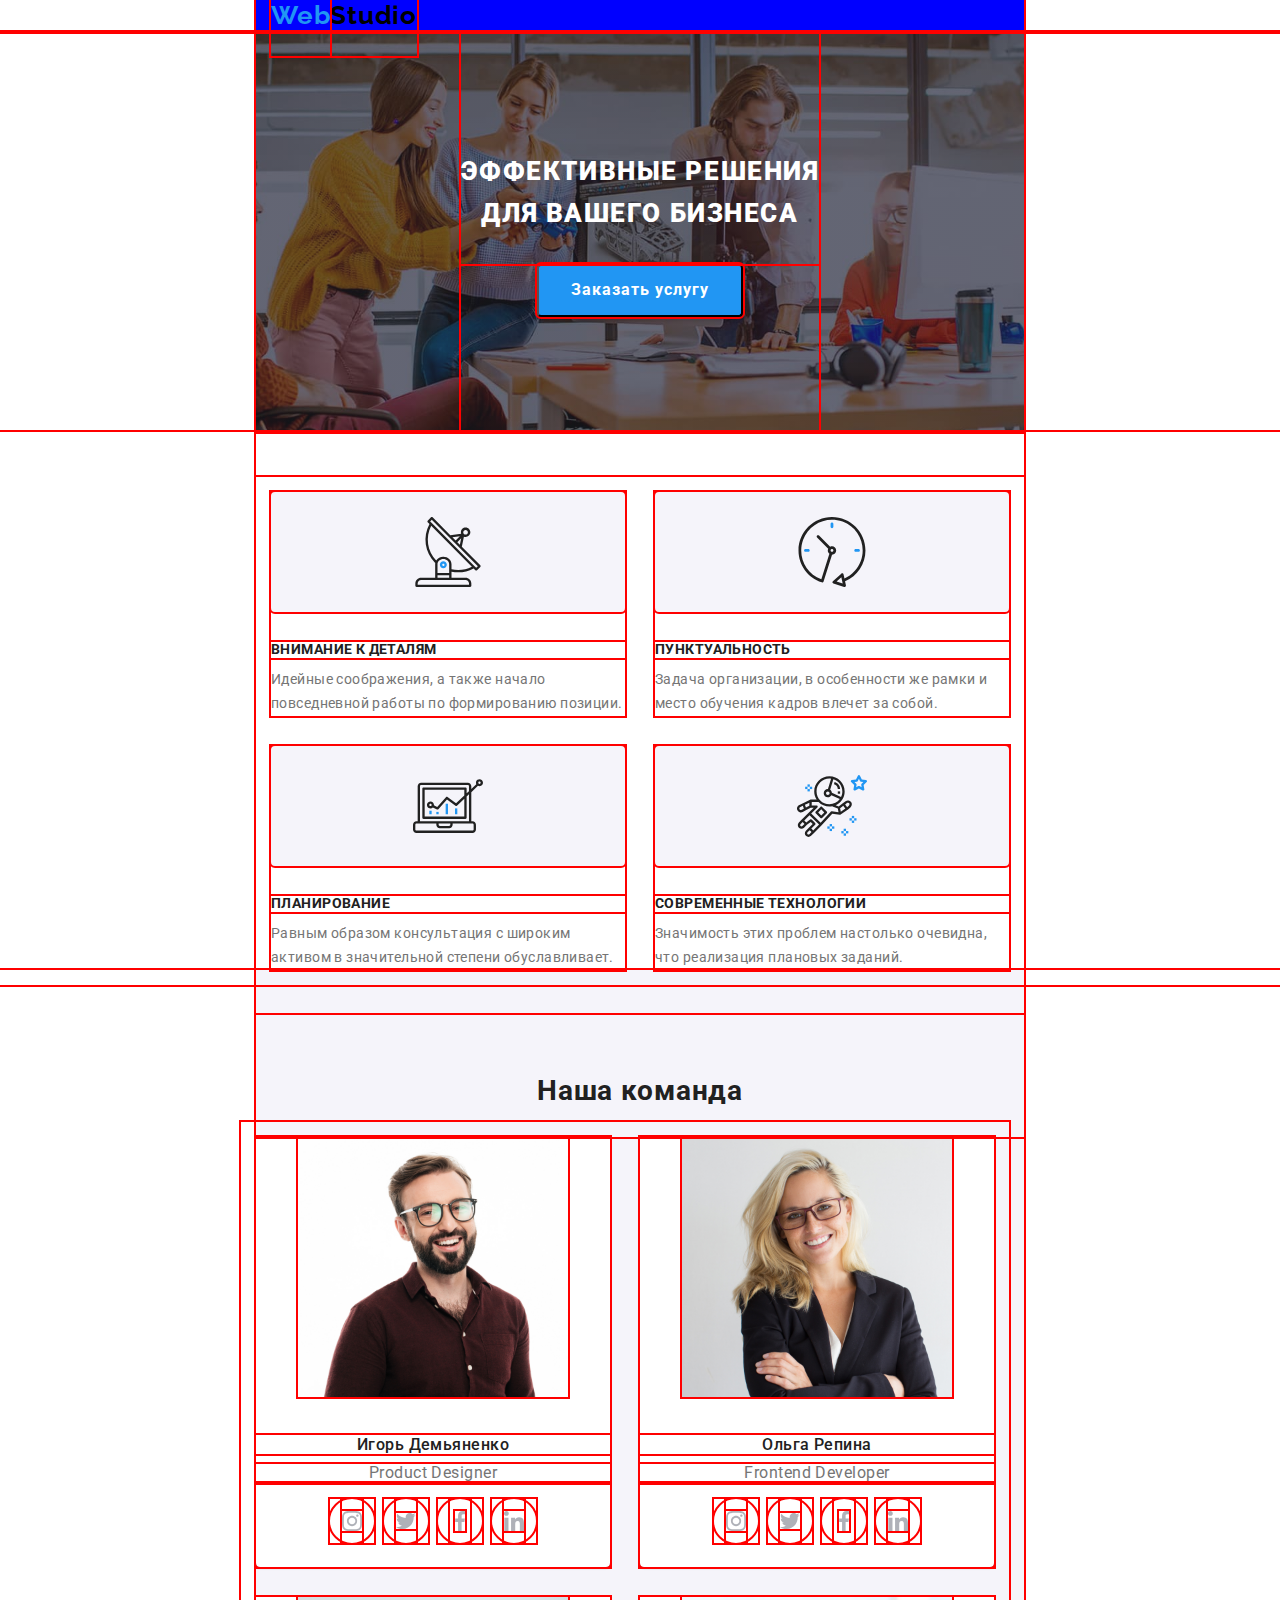
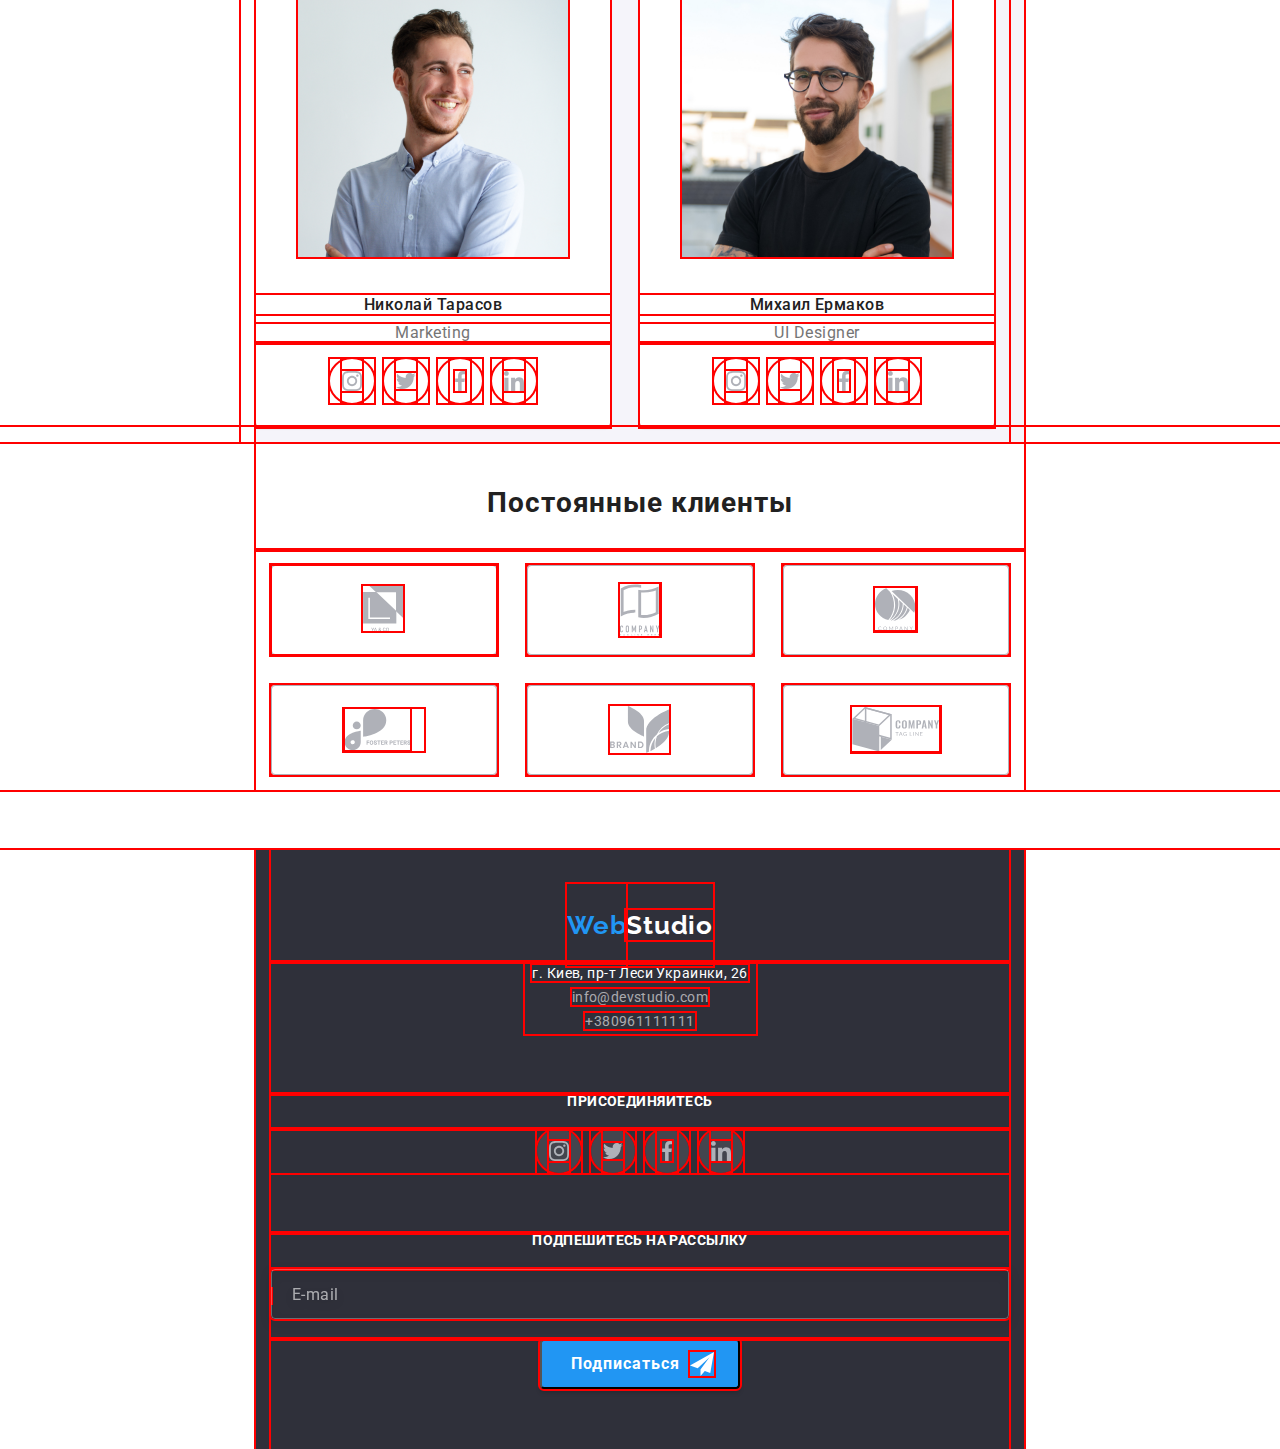
==== index.html @ 7ec01326 "ком" ====
<!DOCTYPE html>
<html lang="en">

<head>
    <meta charset="UTF-8" />
    <meta name="viewport" content="width=device-width, initial-scale=1.0" />
    <title>Document</title>

    <link
        href="https://fonts.googleapis.com/css2?family=Raleway:wght@700&family=Roboto:wght@400;500;700;900&display=swap"
        rel="stylesheet" />

    <link rel="stylesheet"
        href="https://cdnjs.cloudflare.com/ajax/libs/modern-normalize/0.6.0/modern-normalize.min.css" />

    <link rel="stylesheet" href="./css/main.min.css" />
</head>


<body class="page">
     <header class="page-header">
        <div class="">
            <div class="pege-logo">
            <a href="./index.html" class="logo current"><span class="logoacc">Web</span>Studio</a>
           </div>
           <div class="none">
            <nav class="navigation">
                  <ul class="site-nav list">
                    <li class="menu-item">
                        <a href="./index.html" class="link line">Студия</a>
                    </li>
                    <li class="menu-item">
                        <a href="./portfolio.html" class="link">Портфолио</a>
                    </li>
                    <li class="menu-item"><a href="" class="link">Контакты</a></li>
                </ul>
             </nav> 

             <div class="proba">
                <a href="mailto:info@devstudio.com" class="info link">
                    <svg class="button-info">
                        <use width="16" height="12" href="./images/sprite.svg#envelope"></use>
                    </svg>
                    info@devstudio.com
                </a>

                <a href="tel:+380961111111" class="tel info link">
                    <svg class="button-info-tel">
                        <use href="./images/sprite.svg#icon-tel-1"></use>
                    </svg>
                    +380961111111</a>
            </div> 
            </div>
        </div>
    </header> 

     <main>
        <article>
            <section class="hero">
                    <div class="container-hero">
                        <h1 class="hero-title">
                            Эффективные решения <br />
                            для вашего бизнеса
                        </h1>
                        <button data-modal-open type="button" class="hero-button">
                            Заказать услугу
                        </button>
                    </div>
               
            </section>

            <section class="centr">
                <div class="centrauto">
                    <ul class="section list">
                        <li class="zzz list-item">
                            <h3 class="section-sub">Внимание к деталям</h3>
                            <div class="paragraf">
                                Идейные соображения, а также начало повседневной работы по
                                формированию позиции.
                            </div>
                        </li>

                        <li class="zzz list-item">
                            <h3 class="section-sub">Пунктуальность</h3>
                            <div class="paragraf">
                                Задача организации, в особенности же рамки и место обучения
                                кадров влечет за собой.
                            </div>
                        </li>

                        <li class="zzz list-item">
                            <h3 class="section-sub">Планирование</h3>
                            <div class="paragraf">
                                Равным образом консультация с широким активом в значительной
                                степени обуславливает.
                            </div>
                        </li>

                        <li class="zzz list-item">
                            <h3 class="section-sub">Современные технологии</h3>
                            <div class="paragraf">
                                Значимость этих проблем настолько очевидна, что реализация
                                плановых заданий.
                            </div>
                        </li>
                    </ul>
                </div>
            </section>

            <!-- <section class="section-one margin-botton">
                <div class="container">
                    <h2 class="section-title">Чем мы занимаемся</h2>
                    <ul class="robota list flexbox">
                        <li class="rob">
                            <img src="./images/img.jpg" width="370" height="294" alt="картинка синхронизации ПК" />
                            <h3 class="annexes">ДЕСКТОПНЫЕ ПРИЛОЖЕНИЯ</h3>
                        </li>
                        <li class="rob">
                            <img src="./images/img1.jpg" width="370" height="294" alt="картинка напсаня кода" />
                            <h3 class="annexes">МОБИЛЬНЫЕ ПРИЛОЖЕНИЯ</h3>
                        </li>
                        <li class="rob">
                            <img src="./images/img3.jpg" width="370" height="294" alt="картинка мультицвет" />
                            <h3 class="annexes">ДИЗАЙНЕРСКИЕ РЕШЕНИЯ</h3>
                        </li>
                    </ul>
                </div>
            </section>  -->

            <section class="">
                <div class="comanda-bgs">
                    <div class="bgc">
                        <h2 class="section-title-co">Наша команда</h2>
                        <ul class="section-four">
                            <li class="four">
                                <img class="pictures" src="./images/команда1.jpg" width="270" height="260"
                                    alt="фото Игорь Демьяненко" />
                                <h3 class="section-name">Игорь Демьяненко</h3>
                                <p class="section-en" lang="en">Product Designer</p>
                                <ul class="list button-a">
                                    <li class="li-button">
                                        <a class="href-button" href="">
                                            <svg class="svg-button">
                                                <use href="./images/sprite.svg#icon-instagram-1"></use>
                                            </svg>
                                        </a>
                                    </li>

                                    <li class="li-button">
                                        <a class="href-button" href="">
                                            <svg class="svg-button">
                                                <use href="./images/sprite.svg#icon-beard-1"></use>
                                            </svg>
                                        </a>
                                    </li>

                                    <li class="li-button">
                                        <a class="href-button" href="">
                                            <svg class="svg-button">
                                                <use href="./images/sprite.svg#icon-facebook-1"></use>
                                            </svg>
                                        </a>
                                    </li>

                                    <li class="li-button">
                                        <a class="href-button" href="">
                                            <svg class="svg-button">
                                                <use href="./images/sprite.svg#icon-linkedin-1"></use>
                                            </svg>
                                        </a>
                                    </li>
                                </ul>
                            </li>

                            <li class="four">
                                <img class="pictures" src="./images/команда2.jpg" width="270" height="260"
                                    alt="фото Ольга Репина" />
                                <h3 class="section-name">Ольга Репина</h3>
                                <p class="section-en" lang="en">Frontend Developer</p>
                                <ul class="list button-a">
                                    <li class="li-button">
                                        <a class="href-button" href="">
                                            <svg class="svg-button">
                                                <use href="./images/sprite.svg#icon-instagram-1"></use>
                                            </svg>
                                        </a>
                                    </li>

                                    <li class="li-button">
                                        <a class="href-button" href="">
                                            <svg class="svg-button">
                                                <use href="./images/sprite.svg#icon-beard-1"></use>
                                            </svg>
                                        </a>
                                    </li>

                                    <li class="li-button">
                                        <a class="href-button" href="">
                                            <svg class="svg-button">
                                                <use href="./images/sprite.svg#icon-facebook-1"></use>
                                            </svg>
                                        </a>
                                    </li>

                                    <li class="li-button">
                                        <a class="href-button" href="">
                                            <svg class="svg-button">
                                                <use href="./images/sprite.svg#icon-linkedin-1"></use>
                                            </svg>
                                        </a>
                                    </li>
                                </ul>
                            </li>

                            <li class="four">
                                <img class="pictures" src="./images/к3.jpg" width="270" height="260"
                                    alt="фото Николай Тарасов" />
                                <h3 class="section-name">Николай Тарасов</h3>
                                <p class="section-en" lang="en">Marketing</p>
                                <ul class="list button-a">
                                    <li class="li-button">
                                        <a class="href-button" href="">
                                            <svg class="svg-button">
                                                <use href="./images/sprite.svg#icon-instagram-1"></use>
                                            </svg>
                                        </a>
                                    </li>

                                    <li class="li-button">
                                        <a class="href-button" href="">
                                            <svg class="svg-button">
                                                <use href="./images/sprite.svg#icon-beard-1"></use>
                                            </svg>
                                        </a>
                                    </li>

                                    <li class="li-button">
                                        <a class="href-button" href="">
                                            <svg class="svg-button">
                                                <use href="./images/sprite.svg#icon-facebook-1"></use>
                                            </svg>
                                        </a>
                                    </li>

                                    <li class="li-button">
                                        <a class="href-button" href="">
                                            <svg class="svg-button">
                                                <use href="./images/sprite.svg#icon-linkedin-1"></use>
                                            </svg>
                                        </a>
                                    </li>
                                </ul>
                            </li>

                            <li class="four">
                                <img class="pictures" src="./images/к4.jpg" width="270" height="260"
                                    alt="фото Михаил Ермаков" />
                                <h3 class="section-name">Михаил Ермаков</h3>
                                <p class="section-en" lang="en">UI Designer</p>
                                <ul class="list button-a">
                                    <li class="li-button">
                                        <a class="href-button" href="">
                                            <svg class="svg-button">
                                                <use href="./images/sprite.svg#icon-instagram-1"></use>
                                            </svg>
                                        </a>
                                    </li>

                                    <li class="li-button">
                                        <a class="href-button" href="">
                                            <svg class="svg-button">
                                                <use href="./images/sprite.svg#icon-beard-1"></use>
                                            </svg>
                                        </a>
                                    </li>

                                    <li class="li-button">
                                        <a class="href-button" href="">
                                            <svg class="svg-button">
                                                <use href="./images/sprite.svg#icon-facebook-1"></use>
                                            </svg>
                                        </a>
                                    </li>

                                    <li class="li-button">
                                        <a class="href-button" href="">
                                            <svg class="svg-button">
                                                <use href="./images/sprite.svg#icon-linkedin-1"></use>
                                            </svg>
                                        </a>
                                    </li>
                                </ul>
                            </li>
                        </ul>
                    </div>
                </div>
            </section> 

            <section class="sec">
                <div class="container-six">
                    <h2 class="section-title-co">Постоянные клиенты</h2>
                    <ul class="list li-icon">
                        <li class="six-link">
                            <a class="logo-link" href="">
                                <svg class="logo-one">
                                    <use href="./images/sprite.svg#icon-Client-1-1"></use>
                                </svg>
                            </a>
                        </li>

                        <li class="six-link">
                            <a class="logo-link" href="">
                                <svg class="logo-two">
                                    <use href="./images/sprite.svg#icon-logo-2-1"></use>
                                </svg>
                            </a>
                        </li>

                        <li class="six-link">
                            <a class="logo-link" href="">
                                <svg class="logo-three">
                                    <use href="./images/sprite.svg#icon-logo-3-1"></use>
                                </svg>
                            </a>
                        </li>

                        <li class="six-link">
                            <a class="logo-link" href="">
                                <svg class="logo-four">
                                    <use href="./images/sprite.svg#icon-logo-4-1"></use>
                                </svg>
                            </a>
                        </li>

                        <li class="six-link">
                            <a class="logo-link" href="">
                                <svg class="logo-five">
                                    <use href="./images/sprite.svg#icon-logo-5-1"></use>
                                </svg>
                            </a>
                        </li>

                        <li class="six-link">
                            <a class="logo-link" href="">
                                <svg class="logo-six">
                                    <use href="./images/sprite.svg#icon-logo-6-1"></use>
                                </svg>
                            </a>
                        </li>
                    </ul>
                </div>
            </section> 
        </article>
    </main>

    <footer class="">
        <div class="fon">
                <div class="margin">
                    <a href="./index.html" class="logo current"><span class="logoacc">Web</span><span
                            class="logodark">Studio</span></a>
                </div>
          <div class="footer">
                <div class="margin-nav">
                    <span class="addres">г. Киев, пр-т Леси Украинки, 26</span>

                    <a href="mailto:info@devstudio.com" class="info-footer">info@devstudio.com</a>
                    <a href="tel:+380961111111" class="info-footer">+380961111111</a>
                </div>
            </div>

            <div class="footer-icon">
                <h3 class="tekst-footer">ПРИСОЕДИНЯЙТЕСЬ</h3>
                <ul class="list icon-footer">
                    <li class="li-button">
                        <a class="href-button white" href="">
                            <svg class="svg-button">
                                <use href="./images/sprite.svg#icon-instagram-1"></use>
                            </svg>
                        </a>
                    </li>

                    <li class="li-button">
                        <a class="href-button white" href="">
                            <svg class="svg-button">
                                <use href="./images/sprite.svg#icon-beard-1"></use>
                            </svg>
                        </a>
                    </li>

                    <li class="li-button">
                        <a class="href-button white" href="">
                            <svg class="svg-button">
                                <use href="./images/sprite.svg#icon-facebook-1"></use>
                            </svg>
                        </a>
                    </li>

                    <li class="li-button">
                        <a class="href-button white" href="">
                            <svg class="svg-button">
                                <use href="./images/sprite.svg#icon-linkedin-1"></use>
                            </svg>
                        </a>
                    </li>
                </ul>
            </div>
            <div class="div-footer-too">
                <h3 class="tekst-footer">ПОДПЕШИТЕСЬ НА РАССЫЛКУ</h3>
                <div role="group" class="footer-btn">
                    <div class="div-e-mail">
                        <label for="e-mail" class="e-mail-label"></label>
                        <input type="email" class="e-mail-input" name="e-mail" id="e-mail" placeholder="E-mail" />
                    </div>
                    <div class="div-e-mail-btn">
                        <button type="submit" class="btm-too">
                            Подписаться
                            <svg class="svg-btm-too">
                                <use href="./images/sprite.svg#icon-icon-send"></use>
                            </svg>
                        </button>
                    </div>
                </div>
            </div>
        </div>
    </footer> 

    <div class="backdrop is-hidden" data-modal>
        <div class="modal">
            <button class="btn-close" data-modal-close>
                <svg class="modal-clouse" width="11" height="11">
                    <use href="./images/sprite.svg#icon-Vector"></use>
                </svg>
            </button>
            <div class="form-modal">
                <p class="form-title">Оставьте свои данные, мы вам перезвоним</p>
                <form class="form">
                    <div class="form-field">
                        <label for="name" class="form-label">Имя</label>
                        <input type="text" class="form-input" name="name" id="name" />
                        <svg class="from-svg" width="12" height="12">
                            <use href="./images/sprite.svg#icon-chel"></use>
                        </svg>
                    </div>

                    <div class="form-field">
                        <label for="tel" class="form-label">Телефон</label>
                        <input type="tel" class="form-input" name="tel" id="tel" />
                        <svg class="from-svg" width="13" height="13">
                            <use href="./images/sprite.svg#icon-telll"></use>
                        </svg>
                    </div>

                    <div class="form-field">
                        <label for="email" class="form-label">Почта</label>
                        <input type="email" class="form-input" name="email" id="email" />
                        <svg class="from-svg" width="15" height="12">
                            <use href="./images/sprite.svg#icon-konvert"></use>
                        </svg>
                    </div>

                    <div class="form-field">
                        <label for="comments" class="form-label">Комментарий</label>
                        <textarea class="texterea" name="comments" id="comments" cols="30" rows="10"
                            placeholder="Ведите текст"></textarea>
                    </div>

                    <div class="div-check">
                        <label class="label-check">"Соглашаюсь с рассылкой и принимаю"
                            <a class="a-check" href="">Условия договора</a>

                            <input type="checkbox" class="visually" name="checkbox" />
                            <span class="check-box"></span>
                        </label>
                    </div>

                    <button type="submit" class="check-btm">Отправить</button>
                </form>
            </div>
        </div>
    </div>
    <script src="./js/modal.js"></script>  
</body> 

</html>
---- css/main.min.css ----
html{-webkit-box-sizing:border-box;box-sizing:border-box}*,*::after,*::before{-webkit-box-sizing:inherit;box-sizing:inherit;outline:2px solid red}.page{background-color:var(--wite-color);color:var(--primary-text-color);font-family:Roboto, sans-serif;font-size:14px;line-height:1.71;letter-spacing:0.03em}.list{padding:0;margin:0;list-style:none}.container{margin-right:auto;margin-left:auto;text-align:center}.img{display:block;max-width:100%;height:auto}.pege-logo{margin-left:auto;margin-right:auto;padding-left:15px;padding-right:15px}@media screen and (min-width: 480px){.pege-logo{width:480px;background-color:orangered}}@media screen and (min-width: 768px){.pege-logo{width:768px;background-color:blue}}@media screen and (min-width: 1600px){.pege-logo{width:1600px;background-color:olive}}.pege-logo .logo.current{color:#000;font-family:Raleway, sans-serif;letter-spacing:0.03em;font-weight:bold;font-size:24px;line-height:28px;letter-spacing:0.03em;padding-top:16px;padding-bottom:16px;text-decoration:none}@media screen and (min-width: 768px){.pege-logo .logo.current{padding-top:26px;padding-bottom:26px;font-size:26px;line-height:1.19}}.pege-logo .logo.current .logoacc{color:#2196f3;font-family:Raleway, sans-serif;letter-spacing:0.03em;font-weight:bold;font-size:24px;line-height:1.16;text-decoration:none}@media screen and (min-width: 768px){.pege-logo .logo.current .logoacc{height:80px;width:768px;padding-top:26px;padding-bottom:26px;font-size:26px;line-height:1.19}}.none{display:none}.site-nav{display:-webkit-box;display:-ms-flexbox;display:flex;margin-left:93px}.site-nav .margin-header+.margin-header{margin-left:50px}.link{position:relative;text-decoration:none;-webkit-transition:250ms cubic-bezier(0.4, 0, 0.2, 1);transition:250ms cubic-bezier(0.4, 0, 0.2, 1);color:#212121;font-weight:500;font-size:14px;line-height:1.14;letter-spacing:0.02em;display:block;padding-top:32px;padding-bottom:32px}.link:hover,.link:focus{color:#2196f3;-webkit-transition:250ms cubic-bezier(0.4, 0, 0.2, 1);transition:250ms cubic-bezier(0.4, 0, 0.2, 1)}.line::after{content:"";position:absolute;left:0;bottom:0px;width:100%;height:4px;border-radius:2px;background-color:#2196f3}.menu-item:not(:last-child){margin-right:50px}.centrauto{padding-top:60px;padding-left:15px;padding-right:15px;margin-left:auto;margin-right:auto}@media screen and (min-width: 480px){.centrauto{width:480px}}@media screen and (min-width: 768px){.centrauto{width:768px}}@media screen and (min-width: 1600px){.centrauto{width:1600px}}.section.list{list-style:none;margin-top:0;margin-bottom:0;padding-left:0}@media screen and (min-width: 480px){.section.list{width:480px}}@media screen and (min-width: 768px){.section.list{width:768px;width:768px;display:-webkit-box;display:-ms-flexbox;display:flex;-ms-flex-wrap:wrap;flex-wrap:wrap;margin:-15px}}@media screen and (min-width: 1600px){.section.list{padding-left:200px;padding-right:200px;margin:-15px;width:1600px}}@media screen and (min-width: 768px){.zzz{width:calc((100% - 2 * 30px) / 2);margin:15px;padding-bottom:0}}@media screen and (min-width: 1600px){.zzz{width:calc((100% - 4 * 30px) / 4);margin:15px;padding-bottom:0}}.zzz.list-item::before{display:block;content:"";background-repeat:no-repeat;background-position:center;background-color:#f5f4fa;border-radius:4px;margin-bottom:30px;background-size:auto;border:1px solid transparent;border-radius:4px;margin-bottom:30px;-webkit-box-pack:center;-ms-flex-pack:center;justify-content:center;width:100%;height:120px}.zzz.list-item:nth-child(1)::before{background-image:url(../images/antenna.svg)}.zzz.list-item:nth-child(2)::before{background-image:url(../images/clock-1.svg)}.zzz.list-item:nth-child(3)::before{background-image:url(../images/diagram.svg)}.zzz.list-item:nth-child(4)::before{background-image:url(../images/astronaut.svg)}.paragraf{display:contents;font-style:normal;font-weight:normal;font-size:14px;line-height:1.71;letter-spacing:0.03em;color:#757575}.section-sub{color:#212121;font-weight:700;font-size:14px;line-height:1.14;letter-spacing:0.03em;text-transform:uppercase;margin-bottom:10px;margin-top:0;text-align:center}@media screen and (min-width: 768px){.section-sub{text-align:left}}@media screen and (min-width: 1600px){.section-sub{text-align:left}}.page .fon{background-color:#2f303a;margin-right:auto;margin-left:auto;margin-top:60px;padding-right:15px;padding-left:15px}.page .fon .logodark{color:#fff}@media screen and (min-width: 480px){.page .fon{width:480px}}@media screen and (min-width: 768px){.page .fon{width:768px}}@media screen and (min-width: 1600px){.page .fon{width:1600px}}.margin{padding-bottom:20px;padding-top:60px;margin-right:auto;margin-left:auto;text-align:center}.margin .logo.current{color:#000;font-family:Raleway, sans-serif;letter-spacing:0.03em;font-weight:bold;font-size:24px;line-height:28px;letter-spacing:0.03em;padding-top:16px;padding-bottom:16px;text-decoration:none}@media screen and (min-width: 768px){.margin .logo.current{padding-top:26px;padding-bottom:26px;font-size:26px;line-height:1.19}}.margin .logoacc{color:#2196f3;font-family:Raleway, sans-serif;letter-spacing:0.03em;font-weight:bold;font-size:24px;line-height:1.16;text-decoration:none}@media screen and (min-width: 768px){.margin .logoacc{height:80px;width:768px;padding-top:26px;padding-bottom:26px;font-size:26px;line-height:1.19}}.footer{padding-bottom:60px;margin-right:auto;margin-left:auto;text-align:center}.footer .margin-nav{width:231px;margin-right:auto;margin-left:auto;text-align:center}.footer .info-footer{color:rgba(255,255,255,0.6);margin-bottom:9px}.footer .addres{color:#fff;margin-bottom:9px;margin-top:0;font-family:Roboto;font-style:normal;font-weight:normal;font-size:14px;line-height:1.7;color:#fff}.margin-botton{padding-bottom:94px;margin-right:auto;margin-left:auto}.rob{display:-webkit-box;display:-ms-flexbox;display:flex;position:relative}.rob:not(:last-child){margin-right:30px}.annexes{position:absolute;bottom:0;left:0;font-weight:bold;font-size:14px;line-height:1.14;text-align:center;text-transform:uppercase;color:#fff;-webkit-box-pack:center;-ms-flex-pack:center;justify-content:center;-webkit-box-align:center;-ms-flex-align:center;align-items:center;display:-webkit-box;display:-ms-flexbox;display:flex;width:100%;height:70px;margin:0;background-color:rgba(47,48,58,0.8)}.section-one.f.sec{background-color:#f5f4fa}.section-one.f.margin-botton{background:#f5f4fa;padding-top:94px}.section-title{color:#212121;font-weight:700;font-size:36px;line-height:1.16;margin-bottom:50px;margin-top:0;text-align:center}.info{color:#757575;font-weight:500;font-size:14px;line-height:1.14;letter-spacing:0.02em;text-decoration:none;display:-webkit-box;display:-ms-flexbox;display:flex;-webkit-box-align:center;-ms-flex-align:center;align-items:center;-webkit-transition:250ms cubic-bezier(0.4, 0, 0.2, 1);transition:250ms cubic-bezier(0.4, 0, 0.2, 1)}.info:hover{color:#2196f3}.info-footer{font-family:Roboto;font-style:normal;font-weight:normal;font-size:14px;line-height:1.71;color:rgba(255,255,255,0.6);margin-bottom:9px;text-decoration:none}.proba{display:-webkit-box;display:-ms-flexbox;display:flex;-webkit-box-align:center;-ms-flex-align:center;align-items:center}.button-info{display:-webkit-box;display:-ms-flexbox;display:flex;-webkit-box-align:center;-ms-flex-align:center;align-items:center;width:16px;height:12px;fill:currentColor;margin-right:10px}.button-info-tel{display:-webkit-box;display:-ms-flexbox;display:flex;-webkit-box-align:center;-ms-flex-align:center;align-items:center;width:10px;height:16px;fill:currentColor;margin-right:10px}.tel{color:#757575;font-weight:500;font-size:14px;line-height:1.14;letter-spacing:0.02em;text-decoration:none}.tel:hover{color:#2196f3}.page-header .info{margin-right:40px}.hero{display:-webkit-box;display:-ms-flexbox;display:flex;-webkit-box-pack:center;-ms-flex-pack:center;justify-content:center;text-align:center;margin-right:auto;margin-left:auto;background:#2f303a;background-image:-webkit-gradient(linear, left top, right top, from(rgba(47,48,58,0.4)), to(rgba(47,48,58,0.4))),url(../images/herogo.jpg);background-image:linear-gradient(to right, rgba(47,48,58,0.4), rgba(47,48,58,0.4)),url(../images/herogo.jpg);background-size:cover;background-repeat:no-repeat;background-position:center}@media screen and (min-width: 480px){.hero{width:480px;height:400px}}@media screen and (min-width: 768px){.hero{height:400px;width:768px}}@media screen and (min-width: 1600px){.hero{height:600px;width:1600px;padding:0}}.hero-container-hero{margin-right:auto;margin-left:auto}@media screen and (min-width: 480px){.hero-container-hero{width:480px;height:400px}}@media screen and (min-width: 768px){.hero-container-hero{height:400px;width:768px}}@media screen and (min-width: 1600px){.hero-container-hero{height:600px;width:1600px;padding:0}}.hero-title{color:#fff;padding-top:118px;padding-bottom:30px;margin:0;text-align:center;letter-spacing:0.06em;text-transform:uppercase;font-weight:900;font-size:26px;line-height:1.62}@media screen and (min-width: 1600px){.hero-title{font-size:44px;line-height:1.36;padding-top:200px}}.liniya{text-decoration:none;border:none}.section-titles{font-weight:bold;font-size:18px;line-height:2;letter-spacing:0.06em;color:#212121;padding-bottom:4px;padding-top:20px;padding-left:24px;margin:0;text-decoration:none}.section.wrap{display:-webkit-box;display:-ms-flexbox;display:flex;-ms-flex-wrap:wrap;flex-wrap:wrap;-webkit-box-sizing:border-box;box-sizing:border-box;-webkit-box-pack:justify;-ms-flex-pack:justify;justify-content:space-between}.container-button{-webkit-box-pack:center;-ms-flex-pack:center;justify-content:center;padding-bottom:50px;padding-top:94px}.container-button .button{font-weight:500;font-size:16px;line-height:1.62;padding:6px 22px;background:#f5f4fa;border-radius:4px;border:none}.container-button .button:not(:last-child){margin-right:30px}.button{display:-webkit-inline-box;display:-ms-inline-flexbox;display:inline-flex;color:#212121;background-color:#f5f4fa;-webkit-transition:250ms cubic-bezier(0.4, 0, 0.2, 1);transition:250ms cubic-bezier(0.4, 0, 0.2, 1)}.button:hover,.button:focus{color:#fff;background-color:#2196f3}.job{font-size:16px;line-height:1.87;margin-bottom:0px;margin-top:0;font-style:normal;font-weight:normal;font-size:16px;letter-spacing:0.03em;color:#757575;padding-left:24px;margin-bottom:20px;text-decoration:none;border:none}.texno{display:-webkit-box;display:-ms-flexbox;display:flex;position:absolute;width:322px;height:168px;top:50%;left:50%;-webkit-transform:translate(-50%, -50%);transform:translate(-50%, -50%);margin:0;color:#ffffff;font-size:18px;line-height:1.56;opacity:0;-webkit-transition:250ms cubic-bezier(0.4, 0, 0.2, 1);transition:250ms cubic-bezier(0.4, 0, 0.2, 1)}.foto{display:-webkit-box;display:-ms-flexbox;display:flex;position:relative;overflow:hidden}.foto:hover .texno{opacity:1}.foto:hover .overlay{opacity:1;-webkit-transform:translateY(0);transform:translateY(0)}.overlay{position:absolute;top:0;left:0;width:100%;height:100%;background-color:rgba(33,150,243,0.9);opacity:0;-webkit-transition:250ms cubic-bezier(0.4, 0, 0.2, 1);transition:250ms cubic-bezier(0.4, 0, 0.2, 1);-webkit-transform:translateY(100%);transform:translateY(100%)}.margin-botton .container-wrap{width:1170px;margin-right:auto;margin-left:auto}.item-portfolio{-ms-flex-preferred-size:calc((100% - 90px) / 3);flex-basis:calc((100% - 90px) / 3);background:#fff;border:1px solid #eeeeee;-webkit-box-sizing:border-box;box-sizing:border-box;height:404px;margin-bottom:30px}.item-portfolio:hover{border:1px solid #eeeeee;-webkit-box-sizing:border-box;box-sizing:border-box;-webkit-box-shadow:0px 1px 1px rgba(0,0,0,0.12),0px 4px 4px rgba(0,0,0,0.06),1px 4px 6px rgba(0,0,0,0.16);box-shadow:0px 1px 1px rgba(0,0,0,0.12),0px 4px 4px rgba(0,0,0,0.06),1px 4px 6px rgba(0,0,0,0.16)}.comanda-bgs{margin-right:auto;margin-left:auto}@media screen and (min-width: 480px){.comanda-bgs{width:480px}}@media screen and (min-width: 768px){.comanda-bgs{width:768px}}@media screen and (min-width: 1600px){.comanda-bgs{width:1600px}}.bgc{margin-right:auto;margin-left:auto;margin:0;background-color:#f5f4fa;width:100%;text-align:center;padding-left:15px;padding-right:15px;padding-top:60px}@media screen and (min-width: 480px){.bgc{width:480px}}@media screen and (min-width: 768px){.bgc{width:768px;width:768px;-ms-flex-wrap:wrap;flex-wrap:wrap;padding-left:0;padding-right:0;padding-top:45px}}@media screen and (min-width: 1600px){.bgc{padding-left:200px;padding-right:200px;width:1600px;padding-top:79px}}.section-four{width:100%;margin:0;padding:0;list-style:none}@media screen and (min-width: 768px){.section-four{width:768px;width:768px;display:-webkit-box;display:-ms-flexbox;display:flex;-ms-flex-wrap:wrap;flex-wrap:wrap;padding-left:0;padding-right:0;margin:-15px}}@media screen and (min-width: 1600px){.section-four{margin:-15px;width:1600px}}.four{background-color:#fff;-webkit-box-shadow:0px 1px 3px rgba(0,0,0,0.12),0px 1px 1px rgba(0,0,0,0.14),0px 2px 1px rgba(0,0,0,0.2);box-shadow:0px 1px 3px rgba(0,0,0,0.12),0px 1px 1px rgba(0,0,0,0.14),0px 2px 1px rgba(0,0,0,0.2);border-radius:0px 0px 4px 4px;text-align:center;-webkit-box-pack:center;-ms-flex-pack:center;justify-content:center;background-position:center;margin-right:auto;margin-left:auto;margin-bottom:30px}@media screen and (min-width: 768px){.four{width:calc((100% - 2 * 30px) / 2);margin:15px;padding-bottom:0}}@media screen and (min-width: 1600px){.four{width:calc((100% - 4 * 30px) / 4);margin:15px;padding-bottom:0}}.section-name{font-weight:500;font-size:16px;line-height:1.19;font-style:normal;text-align:center;letter-spacing:0.03em;margin-bottom:10px;margin-top:30px;color:#212121}.section-en{margin:0;padding:0;font-size:16px;line-height:1.18;text-align:center;font-style:normal;font-weight:normal;letter-spacing:0.03em;color:#757575}.section-title-co{-webkit-box-pack:center;-ms-flex-pack:center;justify-content:center;background-position:center;margin-right:auto;margin-left:auto;padding-top:60px;padding-bottom:30px;margin:0;font-family:Roboto;font-style:normal;font-weight:bold;font-size:28px;line-height:1.17;text-align:center;letter-spacing:0.03em;color:#212121}@media screen and (min-width: 768px){.section-title-co{width:768px;width:768px}}@media screen and (min-width: 1600px){.section-title-co{width:1600px;font-family:Roboto;font-style:normal;font-weight:bold;font-size:36px;line-height:1.16;letter-spacing:0.03em;color:#212121}}.button-a{display:-webkit-box;display:-ms-flexbox;display:flex;-webkit-box-pack:center;-ms-flex-pack:center;justify-content:center;-webkit-box-align:center;-ms-flex-align:center;align-items:center;padding-bottom:24px;padding-top:16px;margin-right:auto;margin-left:auto;margin:0}.li-button:not(:last-child){margin-right:10px}.href-button{background-color:#fff;width:44px;height:44px;padding:12px;display:-webkit-box;display:-ms-flexbox;display:flex;border:transparent;border-radius:50%;-webkit-box-pack:center;-ms-flex-pack:center;justify-content:center;-webkit-box-align:center;-ms-flex-align:center;align-items:center}.href-button:hover{background-color:#2196f3}.href-button:hover .svg-button{fill:#fff}.svg-button{fill:#afb1b8;-webkit-transition:250ms cubic-bezier(0.4, 0, 0.2, 1);transition:250ms cubic-bezier(0.4, 0, 0.2, 1);width:44px;height:44px}.container-six{margin-right:auto;margin-left:auto;text-align:center}@media screen and (min-width: 480px){.container-six{width:480px}}@media screen and (min-width: 768px){.container-six{width:768px}}@media screen and (min-width: 1600px){.container-six{width:1600px}}.li-icon{width:100%;display:-webkit-box;display:-ms-flexbox;display:flex;-ms-flex-wrap:wrap;flex-wrap:wrap;-webkit-box-sizing:border-box;box-sizing:border-box;-webkit-box-pack:center;-ms-flex-pack:center;justify-content:center;-webkit-box-align:center;-ms-flex-align:center;align-items:center}.six-link{width:210px;-webkit-box-pack:center;-ms-flex-pack:center;justify-content:center;-webkit-box-align:center;-ms-flex-align:center;align-items:center;height:90px;width:calc((100% - 2 * 30px) / 2);margin:15px;padding-bottom:0}@media screen and (min-width: 768px){.six-link{width:calc((100% - 3 * 30px) / 3)}}@media screen and (min-width: 1600px){.six-link{width:calc((100% - 30px * 6) / 6)}}.logo-link{display:-webkit-box;display:-ms-flexbox;display:flex;margin:0;height:90px;color:#afb1b8;border:1px solid #afb1b8;border-radius:4px;-webkit-box-pack:center;-ms-flex-pack:center;justify-content:center;-webkit-box-align:center;-ms-flex-align:center;align-items:center;-webkit-transition:250ms cubic-bezier(0.4, 0, 0.2, 1);transition:250ms cubic-bezier(0.4, 0, 0.2, 1)}.logo-link:hover{color:#2196f3;border:1px solid #2196f3}.logo-one{width:100%;height:100%;fill:currentColor}.logo-two{width:40px;height:52px;fill:currentColor}.logo-three{display:-webkit-box;display:-ms-flexbox;display:flex;-webkit-box-sizing:border-box;box-sizing:border-box;-webkit-box-pack:center;-ms-flex-pack:center;justify-content:center;-webkit-box-align:center;-ms-flex-align:center;align-items:center;width:41px;height:43px;fill:currentColor}.logo-four{width:80px;height:42px;fill:currentColor}.logo-five{width:59px;height:47px;fill:currentColor}.logo-six{width:88px;height:45px;fill:currentColor}.hero-button{color:#fff;background-color:#2196f3;font-family:Roboto;font-style:normal;font-weight:bold;font-size:16px;line-height:1.8;-webkit-box-align:center;-ms-flex-align:center;align-items:center;text-align:center;letter-spacing:0.06em;padding:10px 32px;-webkit-box-shadow:0px 4px 4px rgba(0,0,0,0.15);box-shadow:0px 4px 4px rgba(0,0,0,0.15);border-radius:4px}.div-footer-too{margin-right:auto;margin-left:auto;text-align:center}.footer-icon{padding-bottom:60px;margin-right:auto;margin-left:auto;text-align:center}.tekst-footer{font-family:Roboto;font-style:normal;font-weight:bold;font-size:14px;line-height:1.14;text-transform:uppercase;color:#fff;padding-bottom:20px;padding-top:0;margin:0}.icon-footer{display:-webkit-box;display:-ms-flexbox;display:flex;-webkit-box-pack:center;-ms-flex-pack:center;justify-content:center;-webkit-box-align:center;-ms-flex-align:center;align-items:center;margin-right:auto;margin-left:auto}.href-button.white{background:rgba(255,255,255,0.1);width:44px;height:44px;padding:12px;display:-webkit-box;display:-ms-flexbox;display:flex;border:transparent;border-radius:50%;-webkit-box-pack:center;-ms-flex-pack:center;justify-content:center;-webkit-box-align:center;-ms-flex-align:center;align-items:center;-webkit-transition:250ms cubic-bezier(0.4, 0, 0.2, 1);transition:250ms cubic-bezier(0.4, 0, 0.2, 1)}.href-button.white:hover{background-color:#2196f3}.btn-close{position:absolute;top:0;right:0;margin:8px;display:-webkit-box;display:-ms-flexbox;display:flex;-webkit-box-pack:center;-ms-flex-pack:center;justify-content:center;-webkit-box-align:center;-ms-flex-align:center;align-items:center;width:30px;height:30px;border-radius:50%;background:#ffffff;border:1px solid rgba(0,0,0,0.1);-webkit-transition:250ms cubic-bezier(0.4, 0, 0.2, 1);transition:250ms cubic-bezier(0.4, 0, 0.2, 1)}.btn-close:hover{fill:#2196f3}.backdrop{position:fixed;top:0;left:0;height:1024px;background:rgba(0,0,0,0.2);right:0;z-index:1;-webkit-transition:250ms cubic-bezier(0.4, 0, 0.2, 1);transition:250ms cubic-bezier(0.4, 0, 0.2, 1);background-color:rgba(0,0,0,0.2);padding-right:15px;padding-left:15px;padding-top:93px}.is-hidden{opacity:0;pointer-events:none}.modal{position:absolute;top:50%;left:50%;-webkit-transform:translate(-50%, -50%) scale(1);transform:translate(-50%, -50%) scale(1);width:450px;height:609px;background:#fff;-webkit-box-shadow:0px 1px 3px rgba(0,0,0,0.12),0px 1px 1px rgba(0,0,0,0.14),0px 2px 1px rgba(0,0,0,0.2);box-shadow:0px 1px 3px rgba(0,0,0,0.12),0px 1px 1px rgba(0,0,0,0.14),0px 2px 1px rgba(0,0,0,0.2);border-radius:4px;-webkit-transition:250ms cubic-bezier(0.4, 0, 0.2, 1);transition:250ms cubic-bezier(0.4, 0, 0.2, 1);overflow-y:scroll}@media screen and (min-width: 1600px){.modal{width:528px;height:581px}}.div-check{display:-webkit-box;display:-ms-flexbox;display:flex;-webkit-box-orient:horizontal;-webkit-box-direction:normal;-ms-flex-direction:row;flex-direction:row;-webkit-box-pack:center;-ms-flex-pack:center;justify-content:center;margin-bottom:30px;position:relative}.visually{-webkit-appearance:none;-moz-appearance:none;appearance:none;position:absolute}.visually:checked+.check-box{background-image:url(../images/galochka.svg);background-position-y:center;-webkit-transform:translateY(50%);transform:translateY(50%);background-repeat:no-repeat;-webkit-transition:250ms cubic-bezier(0.4, 0, 0.2, 1);transition:250ms cubic-bezier(0.4, 0, 0.2, 1);background-color:#2196f3;fill:#fff;border-radius:2px;background-size:contain;background-origin:border-box;border:0.2px}.label-check{margin-bottom:4px;font-family:Roboto;font-style:normal;font-weight:normal;font-size:14px;line-height:1.71;letter-spacing:0.03em;color:#757575}.a-check{color:#2196f3;border-bottom:1px solid #2196f3;display:inline-block;line-height:0.85}.check-box{position:absolute;background-image:url(../images/ramka.svg);width:16px;height:15px;left:0;bottom:15px;-webkit-transform:translateY(50%);transform:translateY(50%);-webkit-transition:250ms cubic-bezier(0.4, 0, 0.2, 1);transition:250ms cubic-bezier(0.4, 0, 0.2, 1)}.check-btm{display:-webkit-box;display:-ms-flexbox;display:flex;-webkit-box-align:center;-ms-flex-align:center;align-items:center;text-align:center;-webkit-box-pack:center;-ms-flex-pack:center;justify-content:center;width:200px;height:50px;background:#188ce8;-webkit-box-shadow:0px 4px 4px rgba(0,0,0,0.15);box-shadow:0px 4px 4px rgba(0,0,0,0.15);border-radius:4px;font-family:Roboto;font-style:normal;font-weight:bold;font-size:16px;line-height:1.87;border:none;letter-spacing:0.06em;margin-left:124px;color:#ffffff}.div-e-mail{margin-right:auto;margin-left:auto;text-align:center}.e-mail-input{width:100%;height:50px;border:1px solid rgba(255,255,255,0.3);-webkit-box-sizing:border-box;box-sizing:border-box;border-radius:4px;margin-bottom:20px;font-family:Roboto;font-style:normal;font-weight:normal;font-size:16px;line-height:1.25;letter-spacing:0.03em;color:rgba(255,255,255,0.6);background-color:transparent;padding:0 20px;-webkit-filter:drop-shadow(0px 4px 4px rgba(0,0,0,0.15));filter:drop-shadow(0px 4px 4px rgba(0,0,0,0.15))}.e-mail-input::-webkit-input-placeholder{font-family:Roboto;font-style:normal;font-weight:normal;font-size:16px;line-height:1.25;display:-webkit-box;display:flex;-webkit-box-align:center;align-items:center;letter-spacing:0.03em;color:rgba(255,255,255,0.6)}.e-mail-input:-ms-input-placeholder{font-family:Roboto;font-style:normal;font-weight:normal;font-size:16px;line-height:1.25;display:-ms-flexbox;display:flex;-ms-flex-align:center;align-items:center;letter-spacing:0.03em;color:rgba(255,255,255,0.6)}.e-mail-input::-ms-input-placeholder{font-family:Roboto;font-style:normal;font-weight:normal;font-size:16px;line-height:1.25;display:-ms-flexbox;display:flex;-ms-flex-align:center;align-items:center;letter-spacing:0.03em;color:rgba(255,255,255,0.6)}.e-mail-input::placeholder{font-family:Roboto;font-style:normal;font-weight:normal;font-size:16px;line-height:1.25;display:-webkit-box;display:-ms-flexbox;display:flex;-webkit-box-align:center;-ms-flex-align:center;align-items:center;letter-spacing:0.03em;color:rgba(255,255,255,0.6)}.e-mail-label{margin-bottom:4px;font-style:normal;font-weight:normal;font-size:12px;line-height:14px;letter-spacing:0.01em;color:#757575}.div-e-mail-btn{margin-right:auto;margin-left:auto;text-align:center;padding-bottom:60px}.btm-too{display:-webkit-box;display:-ms-flexbox;display:flex;-webkit-box-align:center;-ms-flex-align:center;align-items:center;text-align:center;padding-left:29px;width:200px;height:50px;background:#2196f3;-webkit-box-shadow:0px 4px 4px rgba(0,0,0,0.15);box-shadow:0px 4px 4px rgba(0,0,0,0.15);border-radius:4px;font-style:normal;font-weight:bold;font-size:16px;line-height:1.87;letter-spacing:0.06em;color:#fff;margin-right:auto;margin-left:auto;text-align:center}.svg-btm-too{width:24px;height:24px;margin-left:10px}.form-modal{display:-webkit-box;display:-ms-flexbox;display:flex;-webkit-box-orient:vertical;-webkit-box-direction:normal;-ms-flex-direction:column;flex-direction:column;padding:40px}.form-title{font-family:Roboto;font-style:normal;font-weight:bold;font-size:20px;line-height:1.2;text-align:center;letter-spacing:0.03em;color:#212121;margin-bottom:12px;margin-top:0}.form-field{position:relative;display:-webkit-box;display:-ms-flexbox;display:flex;-webkit-box-orient:vertical;-webkit-box-direction:normal;-ms-flex-direction:column;flex-direction:column}.form-label{margin-bottom:4px;font-family:Roboto;font-style:normal;font-weight:normal;font-size:12px;line-height:14px;letter-spacing:0.01em;color:#757575}.form-input{font:inherit;width:370px;height:40px;border:1px solid rgba(33,33,33,0.2);-webkit-box-sizing:border-box;box-sizing:border-box;border-radius:4px;margin-bottom:14px;padding-left:42px;outline:none;-webkit-transition:250ms cubic-bezier(0.4, 0, 0.2, 1);transition:250ms cubic-bezier(0.4, 0, 0.2, 1);background-position-y:center;background-position-x:center}@media screen and (min-width: 1600px){.form-input{width:448px}}.form-input:focus ~ .from-svg{fill:#2196f3;-webkit-transition:250ms cubic-bezier(0.4, 0, 0.2, 1);transition:250ms cubic-bezier(0.4, 0, 0.2, 1)}.form-input:focus{border:1px solid #2196f3;-webkit-transition:250ms cubic-bezier(0.4, 0, 0.2, 1);transition:250ms cubic-bezier(0.4, 0, 0.2, 1)}.texterea{width:370px;height:120px;border:1px solid rgba(33,33,33,0.2);-webkit-box-sizing:border-box;box-sizing:border-box;border-radius:4px;resize:none;margin-bottom:20px;padding:12px 16px;-webkit-transition:250ms cubic-bezier(0.4, 0, 0.2, 1);transition:250ms cubic-bezier(0.4, 0, 0.2, 1)}@media screen and (min-width: 1600px){.texterea{width:448px}}.texterea::-webkit-input-placeholder{font-family:Roboto;font-style:normal;font-weight:normal;font-size:14px;line-height:1.14;letter-spacing:0.01em;color:rgba(117,117,117,0.5)}.texterea:-ms-input-placeholder{font-family:Roboto;font-style:normal;font-weight:normal;font-size:14px;line-height:1.14;letter-spacing:0.01em;color:rgba(117,117,117,0.5)}.texterea::-ms-input-placeholder{font-family:Roboto;font-style:normal;font-weight:normal;font-size:14px;line-height:1.14;letter-spacing:0.01em;color:rgba(117,117,117,0.5)}.texterea::placeholder{font-family:Roboto;font-style:normal;font-weight:normal;font-size:14px;line-height:1.14;letter-spacing:0.01em;color:rgba(117,117,117,0.5)}.texterea:focus{border:1px solid #2196f3;-webkit-transition-duration:250ms;transition-duration:250ms;outline:none;-webkit-transition:250ms cubic-bezier(0.4, 0, 0.2, 1);transition:250ms cubic-bezier(0.4, 0, 0.2, 1)}.from-svg{position:absolute;top:50%;left:15px;-webkit-transform:translateY(-50%);transform:translateY(-50%)}
/*# sourceMappingURL=main.min.css.map */
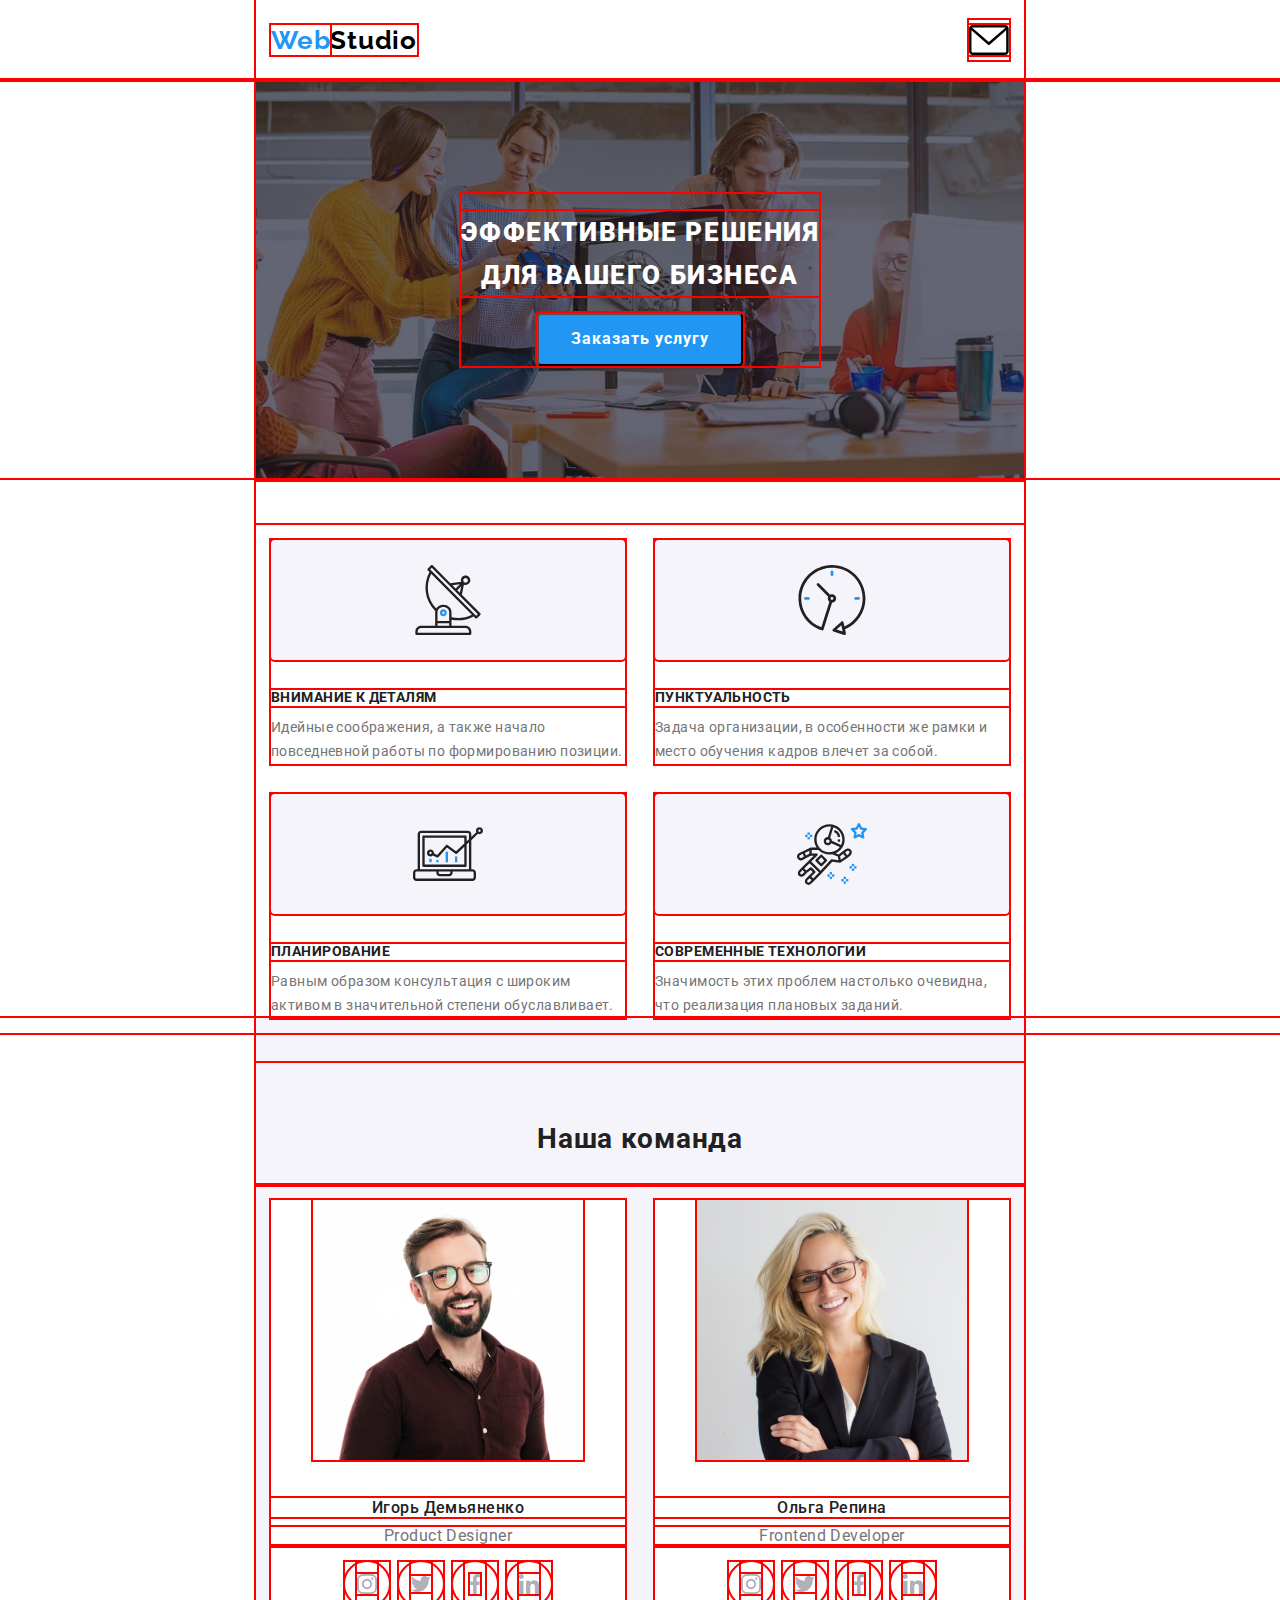
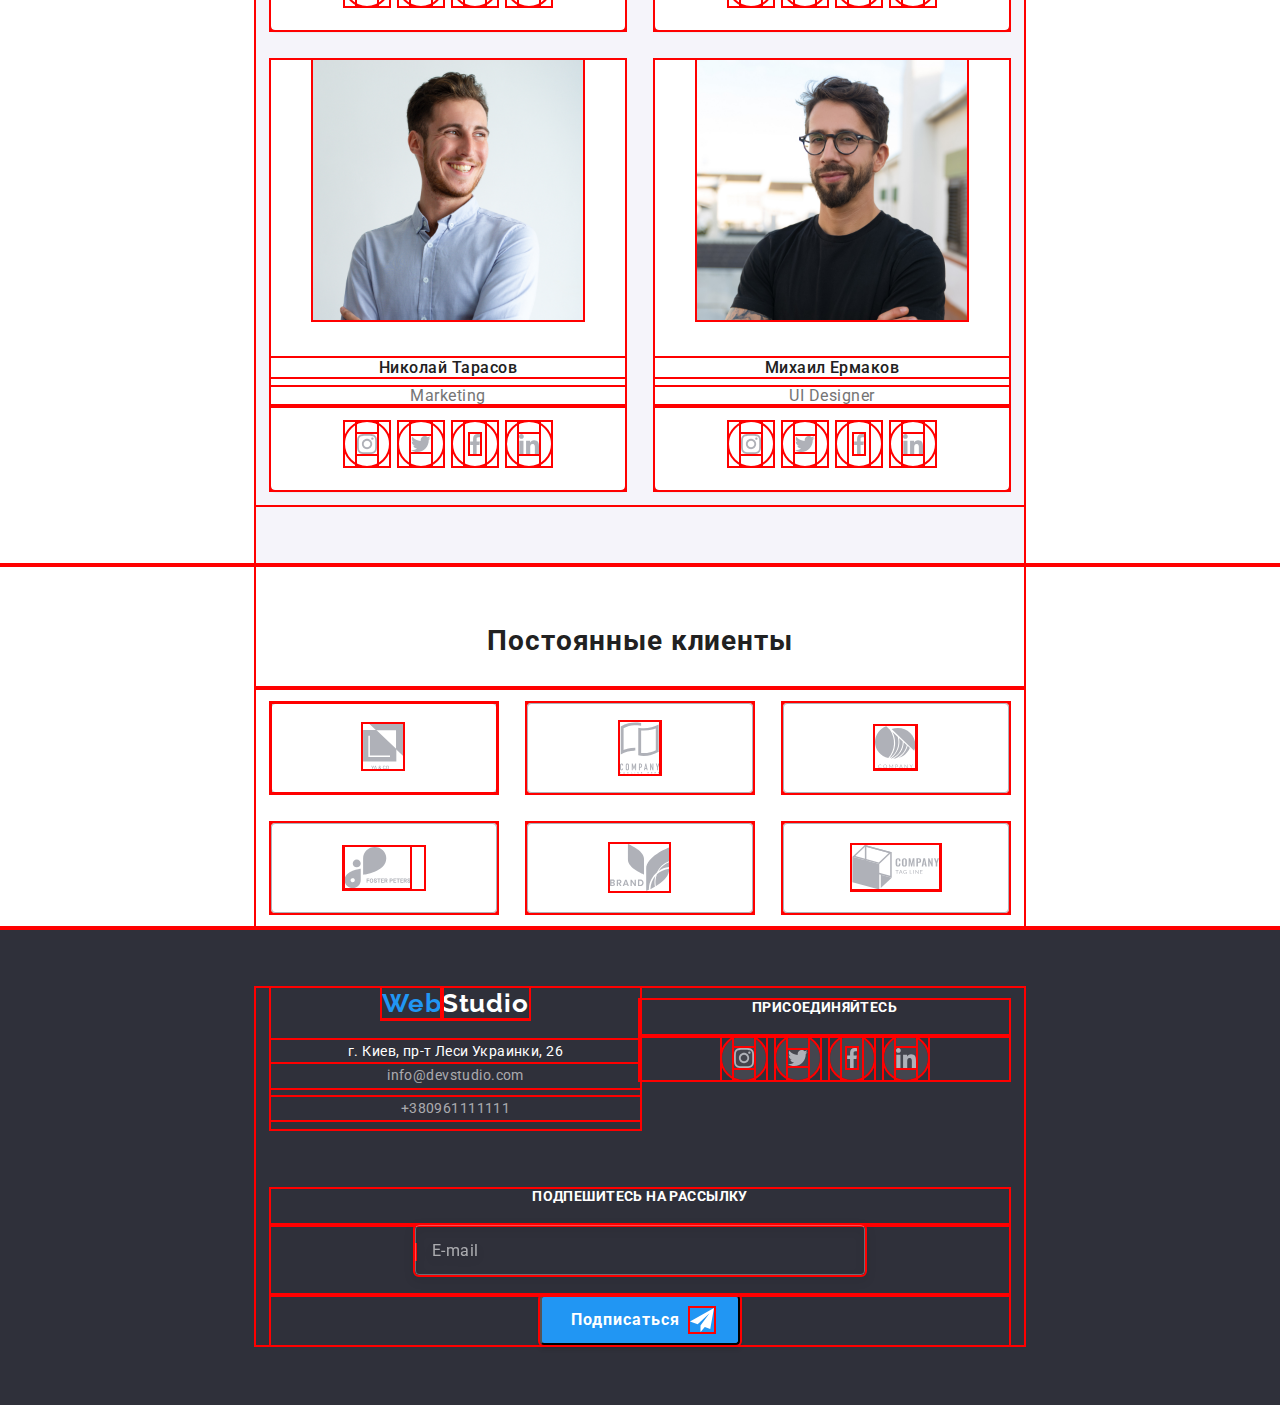
==== commit b91a1cb2: "меню" ====
--- a/index.html
+++ b/index.html
@@ -5,7 +5,6 @@
     <meta charset="UTF-8" />
     <meta name="viewport" content="width=device-width, initial-scale=1.0" />
     <title>Document</title>
-
     <link
         href="https://fonts.googleapis.com/css2?family=Raleway:wght@700&family=Roboto:wght@400;500;700;900&display=swap"
         rel="stylesheet" />
@@ -16,42 +15,60 @@
     <link rel="stylesheet" href="./css/main.min.css" />
 </head>
 
-
 <body class="page">
      <header class="page-header">
-        <div class="">
-            <div class="pege-logo">
-            <a href="./index.html" class="logo current"><span class="logoacc">Web</span>Studio</a>
-           </div>
-           <div class="none">
-            <nav class="navigation">
-                  <ul class="site-nav list">
-                    <li class="menu-item">
-                        <a href="./index.html" class="link line">Студия</a>
-                    </li>
-                    <li class="menu-item">
-                        <a href="./portfolio.html" class="link">Портфолио</a>
-                    </li>
-                    <li class="menu-item"><a href="" class="link">Контакты</a></li>
-                </ul>
-             </nav> 
-
-             <div class="proba">
-                <a href="mailto:info@devstudio.com" class="info link">
-                    <svg class="button-info">
-                        <use width="16" height="12" href="./images/sprite.svg#envelope"></use>
-                    </svg>
-                    info@devstudio.com
-                </a>
-
-                <a href="tel:+380961111111" class="tel info link">
-                    <svg class="button-info-tel">
-                        <use href="./images/sprite.svg#icon-tel-1"></use>
-                    </svg>
-                    +380961111111</a>
-            </div> 
-            </div>
+        <div class="pege-logo">
+                 <a href="./index.html" class="logo current"><span class="logoacc">Web</span>Studio</a>
+           
+                <button
+                 type="button" 
+                 class="menu-button" 
+                 aria-controls="menu-container"
+                data-menu-button>
+             <!-- правка -->
+                  <svg  width="40" height="40" 
+                  aria-label="Переключатель мобильного меню" >
+
+                  <use class="icon-cross" width="40" height="40" 
+                  href="./images/sprite.svg#icon-Vectorlogo "></use>
+
+                  <use class="icon-menu" width="40" height="40"
+                   href="./images/sprite.svg#envelope"></use>
+                   </svg> 
+                </button>
+
+
+               <div class="menu-container" id="menu-container" data-menu >
+                    <nav class="navigation">
+                        <ul class="site-nav list">
+                            <li class="menu-item">
+                                <a href="./index.html" class="link line">Студия</a>
+                            </li>
+                            <li class="menu-item">
+                                <a href="./portfolio.html" class="link">Портфолио</a>
+                            </li>
+                            <li class="menu-item"><a href="" class="link">Контакты</a></li>
+                        </ul>
+                    </nav>  
+
+                    <div class="proba">
+                        <a href="mailto:info@devstudio.com" class="info link">
+                            <svg class="button-info">
+                                <use width="16" height="12" href="./images/sprite.svg#envelope"></use>
+                            </svg>
+                            info@devstudio.com
+                        </a>
+
+                        <a href="tel:+380961111111" class="tel info link">
+                            <svg class="button-info-tel">
+                                <use href="./images/sprite.svg#icon-tel-1"></use>
+                            </svg>
+                            +380961111111</a>
+                    </div>  
+        
+                </div>
         </div>
+      
     </header> 
 
      <main>
@@ -353,74 +370,73 @@
         </article>
     </main>
 
-    <footer class="">
+    <footer class="footer-fon" >
         <div class="fon">
-                <div class="margin">
-                    <a href="./index.html" class="logo current"><span class="logoacc">Web</span><span
-                            class="logodark">Studio</span></a>
-                </div>
-          <div class="footer">
-                <div class="margin-nav">
-                    <span class="addres">г. Киев, пр-т Леси Украинки, 26</span>
-
-                    <a href="mailto:info@devstudio.com" class="info-footer">info@devstudio.com</a>
-                    <a href="tel:+380961111111" class="info-footer">+380961111111</a>
-                </div>
+            <div class="footer-contacts">
+                                              
+                <a href="./index.html" class="logo current"><span class="logoacc">Web</span><span
+                  class="logodark">Studio</span></a>
+
+                 <address class="addres">г. Киев, пр-т Леси Украинки, 26</span>
+
+                 <a href="mailto:info@devstudio.com" class="info-footer">info@devstudio.com</a>
+                <a href="tel:+380961111111" class="info-footer">+380961111111</a>
+                  </address>         
             </div>
-
             <div class="footer-icon">
-                <h3 class="tekst-footer">ПРИСОЕДИНЯЙТЕСЬ</h3>
-                <ul class="list icon-footer">
-                    <li class="li-button">
-                        <a class="href-button white" href="">
-                            <svg class="svg-button">
-                                <use href="./images/sprite.svg#icon-instagram-1"></use>
-                            </svg>
-                        </a>
-                    </li>
-
-                    <li class="li-button">
-                        <a class="href-button white" href="">
-                            <svg class="svg-button">
-                                <use href="./images/sprite.svg#icon-beard-1"></use>
-                            </svg>
-                        </a>
-                    </li>
-
-                    <li class="li-button">
-                        <a class="href-button white" href="">
-                            <svg class="svg-button">
-                                <use href="./images/sprite.svg#icon-facebook-1"></use>
-                            </svg>
-                        </a>
-                    </li>
-
-                    <li class="li-button">
-                        <a class="href-button white" href="">
-                            <svg class="svg-button">
-                                <use href="./images/sprite.svg#icon-linkedin-1"></use>
-                            </svg>
-                        </a>
-                    </li>
-                </ul>
+                        <h3 class="tekst-footer">ПРИСОЕДИНЯЙТЕСЬ</h3>
+                        <ul class="list icon-footer">
+                            <li class="li-button">
+                                <a class="href-button white" href="">
+                                    <svg class="svg-button">
+                                        <use href="./images/sprite.svg#icon-instagram-1"></use>
+                                    </svg>
+                                </a>
+                            </li>
+
+                            <li class="li-button">
+                                <a class="href-button white" href="">
+                                    <svg class="svg-button">
+                                        <use href="./images/sprite.svg#icon-beard-1"></use>
+                                    </svg>
+                                </a>
+                            </li>
+
+                            <li class="li-button">
+                                <a class="href-button white" href="">
+                                    <svg class="svg-button">
+                                        <use href="./images/sprite.svg#icon-facebook-1"></use>
+                                    </svg>
+                                </a>
+                            </li>
+
+                            <li class="li-button">
+                                <a class="href-button white" href="">
+                                    <svg class="svg-button">
+                                        <use href="./images/sprite.svg#icon-linkedin-1"></use>
+                                    </svg>
+                                </a>
+                            </li>
+                        </ul>
             </div>
             <div class="div-footer-too">
-                <h3 class="tekst-footer">ПОДПЕШИТЕСЬ НА РАССЫЛКУ</h3>
-                <div role="group" class="footer-btn">
-                    <div class="div-e-mail">
-                        <label for="e-mail" class="e-mail-label"></label>
-                        <input type="email" class="e-mail-input" name="e-mail" id="e-mail" placeholder="E-mail" />
-                    </div>
-                    <div class="div-e-mail-btn">
-                        <button type="submit" class="btm-too">
-                            Подписаться
-                            <svg class="svg-btm-too">
-                                <use href="./images/sprite.svg#icon-icon-send"></use>
-                            </svg>
-                        </button>
-                    </div>
-                </div>
+                        <h3 class="tekst-footer">ПОДПЕШИТЕСЬ НА РАССЫЛКУ</h3>
+                        <div role="group" class="footer-btn">
+                            <div class="div-e-mail">
+                                <label for="e-mail" class="e-mail-label"></label>
+                                <input type="email" class="e-mail-input" name="e-mail" id="e-mail" placeholder="E-mail" />
+                            </div>
+                            <div class="div-e-mail-btn">
+                                <button type="submit" class="btm-too">
+                                    Подписаться
+                                    <svg class="svg-btm-too">
+                                        <use href="./images/sprite.svg#icon-icon-send"></use>
+                                    </svg>
+                                </button>
+                            </div>
+                        </div>
             </div>
+                    
         </div>
     </footer> 
 
@@ -479,6 +495,9 @@
         </div>
     </div>
     <script src="./js/modal.js"></script>  
+    <script src="./js/menu.js"></script>
+
 </body> 
 
-</html> +</html> 
+
--- a/css/main.min.css
+++ b/css/main.min.css
@@ -1,2 +1,2 @@
-html{-webkit-box-sizing:border-box;box-sizing:border-box}*,*::after,*::before{-webkit-box-sizing:inherit;box-sizing:inherit;outline:2px solid red}.page{background-color:var(--wite-color);color:var(--primary-text-color);font-family:Roboto, sans-serif;font-size:14px;line-height:1.71;letter-spacing:0.03em}.list{padding:0;margin:0;list-style:none}.container{margin-right:auto;margin-left:auto;text-align:center}.img{display:block;max-width:100%;height:auto}.pege-logo{margin-left:auto;margin-right:auto;padding-left:15px;padding-right:15px}@media screen and (min-width: 480px){.pege-logo{width:480px;background-color:orangered}}@media screen and (min-width: 768px){.pege-logo{width:768px;background-color:blue}}@media screen and (min-width: 1600px){.pege-logo{width:1600px;background-color:olive}}.pege-logo .logo.current{color:#000;font-family:Raleway, sans-serif;letter-spacing:0.03em;font-weight:bold;font-size:24px;line-height:28px;letter-spacing:0.03em;padding-top:16px;padding-bottom:16px;text-decoration:none}@media screen and (min-width: 768px){.pege-logo .logo.current{padding-top:26px;padding-bottom:26px;font-size:26px;line-height:1.19}}.pege-logo .logo.current .logoacc{color:#2196f3;font-family:Raleway, sans-serif;letter-spacing:0.03em;font-weight:bold;font-size:24px;line-height:1.16;text-decoration:none}@media screen and (min-width: 768px){.pege-logo .logo.current .logoacc{height:80px;width:768px;padding-top:26px;padding-bottom:26px;font-size:26px;line-height:1.19}}.none{display:none}.site-nav{display:-webkit-box;display:-ms-flexbox;display:flex;margin-left:93px}.site-nav .margin-header+.margin-header{margin-left:50px}.link{position:relative;text-decoration:none;-webkit-transition:250ms cubic-bezier(0.4, 0, 0.2, 1);transition:250ms cubic-bezier(0.4, 0, 0.2, 1);color:#212121;font-weight:500;font-size:14px;line-height:1.14;letter-spacing:0.02em;display:block;padding-top:32px;padding-bottom:32px}.link:hover,.link:focus{color:#2196f3;-webkit-transition:250ms cubic-bezier(0.4, 0, 0.2, 1);transition:250ms cubic-bezier(0.4, 0, 0.2, 1)}.line::after{content:"";position:absolute;left:0;bottom:0px;width:100%;height:4px;border-radius:2px;background-color:#2196f3}.menu-item:not(:last-child){margin-right:50px}.centrauto{padding-top:60px;padding-left:15px;padding-right:15px;margin-left:auto;margin-right:auto}@media screen and (min-width: 480px){.centrauto{width:480px}}@media screen and (min-width: 768px){.centrauto{width:768px}}@media screen and (min-width: 1600px){.centrauto{width:1600px}}.section.list{list-style:none;margin-top:0;margin-bottom:0;padding-left:0}@media screen and (min-width: 480px){.section.list{width:480px}}@media screen and (min-width: 768px){.section.list{width:768px;width:768px;display:-webkit-box;display:-ms-flexbox;display:flex;-ms-flex-wrap:wrap;flex-wrap:wrap;margin:-15px}}@media screen and (min-width: 1600px){.section.list{padding-left:200px;padding-right:200px;margin:-15px;width:1600px}}@media screen and (min-width: 768px){.zzz{width:calc((100% - 2 * 30px) / 2);margin:15px;padding-bottom:0}}@media screen and (min-width: 1600px){.zzz{width:calc((100% - 4 * 30px) / 4);margin:15px;padding-bottom:0}}.zzz.list-item::before{display:block;content:"";background-repeat:no-repeat;background-position:center;background-color:#f5f4fa;border-radius:4px;margin-bottom:30px;background-size:auto;border:1px solid transparent;border-radius:4px;margin-bottom:30px;-webkit-box-pack:center;-ms-flex-pack:center;justify-content:center;width:100%;height:120px}.zzz.list-item:nth-child(1)::before{background-image:url(../images/antenna.svg)}.zzz.list-item:nth-child(2)::before{background-image:url(../images/clock-1.svg)}.zzz.list-item:nth-child(3)::before{background-image:url(../images/diagram.svg)}.zzz.list-item:nth-child(4)::before{background-image:url(../images/astronaut.svg)}.paragraf{display:contents;font-style:normal;font-weight:normal;font-size:14px;line-height:1.71;letter-spacing:0.03em;color:#757575}.section-sub{color:#212121;font-weight:700;font-size:14px;line-height:1.14;letter-spacing:0.03em;text-transform:uppercase;margin-bottom:10px;margin-top:0;text-align:center}@media screen and (min-width: 768px){.section-sub{text-align:left}}@media screen and (min-width: 1600px){.section-sub{text-align:left}}.page .fon{background-color:#2f303a;margin-right:auto;margin-left:auto;margin-top:60px;padding-right:15px;padding-left:15px}.page .fon .logodark{color:#fff}@media screen and (min-width: 480px){.page .fon{width:480px}}@media screen and (min-width: 768px){.page .fon{width:768px}}@media screen and (min-width: 1600px){.page .fon{width:1600px}}.margin{padding-bottom:20px;padding-top:60px;margin-right:auto;margin-left:auto;text-align:center}.margin .logo.current{color:#000;font-family:Raleway, sans-serif;letter-spacing:0.03em;font-weight:bold;font-size:24px;line-height:28px;letter-spacing:0.03em;padding-top:16px;padding-bottom:16px;text-decoration:none}@media screen and (min-width: 768px){.margin .logo.current{padding-top:26px;padding-bottom:26px;font-size:26px;line-height:1.19}}.margin .logoacc{color:#2196f3;font-family:Raleway, sans-serif;letter-spacing:0.03em;font-weight:bold;font-size:24px;line-height:1.16;text-decoration:none}@media screen and (min-width: 768px){.margin .logoacc{height:80px;width:768px;padding-top:26px;padding-bottom:26px;font-size:26px;line-height:1.19}}.footer{padding-bottom:60px;margin-right:auto;margin-left:auto;text-align:center}.footer .margin-nav{width:231px;margin-right:auto;margin-left:auto;text-align:center}.footer .info-footer{color:rgba(255,255,255,0.6);margin-bottom:9px}.footer .addres{color:#fff;margin-bottom:9px;margin-top:0;font-family:Roboto;font-style:normal;font-weight:normal;font-size:14px;line-height:1.7;color:#fff}.margin-botton{padding-bottom:94px;margin-right:auto;margin-left:auto}.rob{display:-webkit-box;display:-ms-flexbox;display:flex;position:relative}.rob:not(:last-child){margin-right:30px}.annexes{position:absolute;bottom:0;left:0;font-weight:bold;font-size:14px;line-height:1.14;text-align:center;text-transform:uppercase;color:#fff;-webkit-box-pack:center;-ms-flex-pack:center;justify-content:center;-webkit-box-align:center;-ms-flex-align:center;align-items:center;display:-webkit-box;display:-ms-flexbox;display:flex;width:100%;height:70px;margin:0;background-color:rgba(47,48,58,0.8)}.section-one.f.sec{background-color:#f5f4fa}.section-one.f.margin-botton{background:#f5f4fa;padding-top:94px}.section-title{color:#212121;font-weight:700;font-size:36px;line-height:1.16;margin-bottom:50px;margin-top:0;text-align:center}.info{color:#757575;font-weight:500;font-size:14px;line-height:1.14;letter-spacing:0.02em;text-decoration:none;display:-webkit-box;display:-ms-flexbox;display:flex;-webkit-box-align:center;-ms-flex-align:center;align-items:center;-webkit-transition:250ms cubic-bezier(0.4, 0, 0.2, 1);transition:250ms cubic-bezier(0.4, 0, 0.2, 1)}.info:hover{color:#2196f3}.info-footer{font-family:Roboto;font-style:normal;font-weight:normal;font-size:14px;line-height:1.71;color:rgba(255,255,255,0.6);margin-bottom:9px;text-decoration:none}.proba{display:-webkit-box;display:-ms-flexbox;display:flex;-webkit-box-align:center;-ms-flex-align:center;align-items:center}.button-info{display:-webkit-box;display:-ms-flexbox;display:flex;-webkit-box-align:center;-ms-flex-align:center;align-items:center;width:16px;height:12px;fill:currentColor;margin-right:10px}.button-info-tel{display:-webkit-box;display:-ms-flexbox;display:flex;-webkit-box-align:center;-ms-flex-align:center;align-items:center;width:10px;height:16px;fill:currentColor;margin-right:10px}.tel{color:#757575;font-weight:500;font-size:14px;line-height:1.14;letter-spacing:0.02em;text-decoration:none}.tel:hover{color:#2196f3}.page-header .info{margin-right:40px}.hero{display:-webkit-box;display:-ms-flexbox;display:flex;-webkit-box-pack:center;-ms-flex-pack:center;justify-content:center;text-align:center;margin-right:auto;margin-left:auto;background:#2f303a;background-image:-webkit-gradient(linear, left top, right top, from(rgba(47,48,58,0.4)), to(rgba(47,48,58,0.4))),url(../images/herogo.jpg);background-image:linear-gradient(to right, rgba(47,48,58,0.4), rgba(47,48,58,0.4)),url(../images/herogo.jpg);background-size:cover;background-repeat:no-repeat;background-position:center}@media screen and (min-width: 480px){.hero{width:480px;height:400px}}@media screen and (min-width: 768px){.hero{height:400px;width:768px}}@media screen and (min-width: 1600px){.hero{height:600px;width:1600px;padding:0}}.hero-container-hero{margin-right:auto;margin-left:auto}@media screen and (min-width: 480px){.hero-container-hero{width:480px;height:400px}}@media screen and (min-width: 768px){.hero-container-hero{height:400px;width:768px}}@media screen and (min-width: 1600px){.hero-container-hero{height:600px;width:1600px;padding:0}}.hero-title{color:#fff;padding-top:118px;padding-bottom:30px;margin:0;text-align:center;letter-spacing:0.06em;text-transform:uppercase;font-weight:900;font-size:26px;line-height:1.62}@media screen and (min-width: 1600px){.hero-title{font-size:44px;line-height:1.36;padding-top:200px}}.liniya{text-decoration:none;border:none}.section-titles{font-weight:bold;font-size:18px;line-height:2;letter-spacing:0.06em;color:#212121;padding-bottom:4px;padding-top:20px;padding-left:24px;margin:0;text-decoration:none}.section.wrap{display:-webkit-box;display:-ms-flexbox;display:flex;-ms-flex-wrap:wrap;flex-wrap:wrap;-webkit-box-sizing:border-box;box-sizing:border-box;-webkit-box-pack:justify;-ms-flex-pack:justify;justify-content:space-between}.container-button{-webkit-box-pack:center;-ms-flex-pack:center;justify-content:center;padding-bottom:50px;padding-top:94px}.container-button .button{font-weight:500;font-size:16px;line-height:1.62;padding:6px 22px;background:#f5f4fa;border-radius:4px;border:none}.container-button .button:not(:last-child){margin-right:30px}.button{display:-webkit-inline-box;display:-ms-inline-flexbox;display:inline-flex;color:#212121;background-color:#f5f4fa;-webkit-transition:250ms cubic-bezier(0.4, 0, 0.2, 1);transition:250ms cubic-bezier(0.4, 0, 0.2, 1)}.button:hover,.button:focus{color:#fff;background-color:#2196f3}.job{font-size:16px;line-height:1.87;margin-bottom:0px;margin-top:0;font-style:normal;font-weight:normal;font-size:16px;letter-spacing:0.03em;color:#757575;padding-left:24px;margin-bottom:20px;text-decoration:none;border:none}.texno{display:-webkit-box;display:-ms-flexbox;display:flex;position:absolute;width:322px;height:168px;top:50%;left:50%;-webkit-transform:translate(-50%, -50%);transform:translate(-50%, -50%);margin:0;color:#ffffff;font-size:18px;line-height:1.56;opacity:0;-webkit-transition:250ms cubic-bezier(0.4, 0, 0.2, 1);transition:250ms cubic-bezier(0.4, 0, 0.2, 1)}.foto{display:-webkit-box;display:-ms-flexbox;display:flex;position:relative;overflow:hidden}.foto:hover .texno{opacity:1}.foto:hover .overlay{opacity:1;-webkit-transform:translateY(0);transform:translateY(0)}.overlay{position:absolute;top:0;left:0;width:100%;height:100%;background-color:rgba(33,150,243,0.9);opacity:0;-webkit-transition:250ms cubic-bezier(0.4, 0, 0.2, 1);transition:250ms cubic-bezier(0.4, 0, 0.2, 1);-webkit-transform:translateY(100%);transform:translateY(100%)}.margin-botton .container-wrap{width:1170px;margin-right:auto;margin-left:auto}.item-portfolio{-ms-flex-preferred-size:calc((100% - 90px) / 3);flex-basis:calc((100% - 90px) / 3);background:#fff;border:1px solid #eeeeee;-webkit-box-sizing:border-box;box-sizing:border-box;height:404px;margin-bottom:30px}.item-portfolio:hover{border:1px solid #eeeeee;-webkit-box-sizing:border-box;box-sizing:border-box;-webkit-box-shadow:0px 1px 1px rgba(0,0,0,0.12),0px 4px 4px rgba(0,0,0,0.06),1px 4px 6px rgba(0,0,0,0.16);box-shadow:0px 1px 1px rgba(0,0,0,0.12),0px 4px 4px rgba(0,0,0,0.06),1px 4px 6px rgba(0,0,0,0.16)}.comanda-bgs{margin-right:auto;margin-left:auto}@media screen and (min-width: 480px){.comanda-bgs{width:480px}}@media screen and (min-width: 768px){.comanda-bgs{width:768px}}@media screen and (min-width: 1600px){.comanda-bgs{width:1600px}}.bgc{margin-right:auto;margin-left:auto;margin:0;background-color:#f5f4fa;width:100%;text-align:center;padding-left:15px;padding-right:15px;padding-top:60px}@media screen and (min-width: 480px){.bgc{width:480px}}@media screen and (min-width: 768px){.bgc{width:768px;width:768px;-ms-flex-wrap:wrap;flex-wrap:wrap;padding-left:0;padding-right:0;padding-top:45px}}@media screen and (min-width: 1600px){.bgc{padding-left:200px;padding-right:200px;width:1600px;padding-top:79px}}.section-four{width:100%;margin:0;padding:0;list-style:none}@media screen and (min-width: 768px){.section-four{width:768px;width:768px;display:-webkit-box;display:-ms-flexbox;display:flex;-ms-flex-wrap:wrap;flex-wrap:wrap;padding-left:0;padding-right:0;margin:-15px}}@media screen and (min-width: 1600px){.section-four{margin:-15px;width:1600px}}.four{background-color:#fff;-webkit-box-shadow:0px 1px 3px rgba(0,0,0,0.12),0px 1px 1px rgba(0,0,0,0.14),0px 2px 1px rgba(0,0,0,0.2);box-shadow:0px 1px 3px rgba(0,0,0,0.12),0px 1px 1px rgba(0,0,0,0.14),0px 2px 1px rgba(0,0,0,0.2);border-radius:0px 0px 4px 4px;text-align:center;-webkit-box-pack:center;-ms-flex-pack:center;justify-content:center;background-position:center;margin-right:auto;margin-left:auto;margin-bottom:30px}@media screen and (min-width: 768px){.four{width:calc((100% - 2 * 30px) / 2);margin:15px;padding-bottom:0}}@media screen and (min-width: 1600px){.four{width:calc((100% - 4 * 30px) / 4);margin:15px;padding-bottom:0}}.section-name{font-weight:500;font-size:16px;line-height:1.19;font-style:normal;text-align:center;letter-spacing:0.03em;margin-bottom:10px;margin-top:30px;color:#212121}.section-en{margin:0;padding:0;font-size:16px;line-height:1.18;text-align:center;font-style:normal;font-weight:normal;letter-spacing:0.03em;color:#757575}.section-title-co{-webkit-box-pack:center;-ms-flex-pack:center;justify-content:center;background-position:center;margin-right:auto;margin-left:auto;padding-top:60px;padding-bottom:30px;margin:0;font-family:Roboto;font-style:normal;font-weight:bold;font-size:28px;line-height:1.17;text-align:center;letter-spacing:0.03em;color:#212121}@media screen and (min-width: 768px){.section-title-co{width:768px;width:768px}}@media screen and (min-width: 1600px){.section-title-co{width:1600px;font-family:Roboto;font-style:normal;font-weight:bold;font-size:36px;line-height:1.16;letter-spacing:0.03em;color:#212121}}.button-a{display:-webkit-box;display:-ms-flexbox;display:flex;-webkit-box-pack:center;-ms-flex-pack:center;justify-content:center;-webkit-box-align:center;-ms-flex-align:center;align-items:center;padding-bottom:24px;padding-top:16px;margin-right:auto;margin-left:auto;margin:0}.li-button:not(:last-child){margin-right:10px}.href-button{background-color:#fff;width:44px;height:44px;padding:12px;display:-webkit-box;display:-ms-flexbox;display:flex;border:transparent;border-radius:50%;-webkit-box-pack:center;-ms-flex-pack:center;justify-content:center;-webkit-box-align:center;-ms-flex-align:center;align-items:center}.href-button:hover{background-color:#2196f3}.href-button:hover .svg-button{fill:#fff}.svg-button{fill:#afb1b8;-webkit-transition:250ms cubic-bezier(0.4, 0, 0.2, 1);transition:250ms cubic-bezier(0.4, 0, 0.2, 1);width:44px;height:44px}.container-six{margin-right:auto;margin-left:auto;text-align:center}@media screen and (min-width: 480px){.container-six{width:480px}}@media screen and (min-width: 768px){.container-six{width:768px}}@media screen and (min-width: 1600px){.container-six{width:1600px}}.li-icon{width:100%;display:-webkit-box;display:-ms-flexbox;display:flex;-ms-flex-wrap:wrap;flex-wrap:wrap;-webkit-box-sizing:border-box;box-sizing:border-box;-webkit-box-pack:center;-ms-flex-pack:center;justify-content:center;-webkit-box-align:center;-ms-flex-align:center;align-items:center}.six-link{width:210px;-webkit-box-pack:center;-ms-flex-pack:center;justify-content:center;-webkit-box-align:center;-ms-flex-align:center;align-items:center;height:90px;width:calc((100% - 2 * 30px) / 2);margin:15px;padding-bottom:0}@media screen and (min-width: 768px){.six-link{width:calc((100% - 3 * 30px) / 3)}}@media screen and (min-width: 1600px){.six-link{width:calc((100% - 30px * 6) / 6)}}.logo-link{display:-webkit-box;display:-ms-flexbox;display:flex;margin:0;height:90px;color:#afb1b8;border:1px solid #afb1b8;border-radius:4px;-webkit-box-pack:center;-ms-flex-pack:center;justify-content:center;-webkit-box-align:center;-ms-flex-align:center;align-items:center;-webkit-transition:250ms cubic-bezier(0.4, 0, 0.2, 1);transition:250ms cubic-bezier(0.4, 0, 0.2, 1)}.logo-link:hover{color:#2196f3;border:1px solid #2196f3}.logo-one{width:100%;height:100%;fill:currentColor}.logo-two{width:40px;height:52px;fill:currentColor}.logo-three{display:-webkit-box;display:-ms-flexbox;display:flex;-webkit-box-sizing:border-box;box-sizing:border-box;-webkit-box-pack:center;-ms-flex-pack:center;justify-content:center;-webkit-box-align:center;-ms-flex-align:center;align-items:center;width:41px;height:43px;fill:currentColor}.logo-four{width:80px;height:42px;fill:currentColor}.logo-five{width:59px;height:47px;fill:currentColor}.logo-six{width:88px;height:45px;fill:currentColor}.hero-button{color:#fff;background-color:#2196f3;font-family:Roboto;font-style:normal;font-weight:bold;font-size:16px;line-height:1.8;-webkit-box-align:center;-ms-flex-align:center;align-items:center;text-align:center;letter-spacing:0.06em;padding:10px 32px;-webkit-box-shadow:0px 4px 4px rgba(0,0,0,0.15);box-shadow:0px 4px 4px rgba(0,0,0,0.15);border-radius:4px}.div-footer-too{margin-right:auto;margin-left:auto;text-align:center}.footer-icon{padding-bottom:60px;margin-right:auto;margin-left:auto;text-align:center}.tekst-footer{font-family:Roboto;font-style:normal;font-weight:bold;font-size:14px;line-height:1.14;text-transform:uppercase;color:#fff;padding-bottom:20px;padding-top:0;margin:0}.icon-footer{display:-webkit-box;display:-ms-flexbox;display:flex;-webkit-box-pack:center;-ms-flex-pack:center;justify-content:center;-webkit-box-align:center;-ms-flex-align:center;align-items:center;margin-right:auto;margin-left:auto}.href-button.white{background:rgba(255,255,255,0.1);width:44px;height:44px;padding:12px;display:-webkit-box;display:-ms-flexbox;display:flex;border:transparent;border-radius:50%;-webkit-box-pack:center;-ms-flex-pack:center;justify-content:center;-webkit-box-align:center;-ms-flex-align:center;align-items:center;-webkit-transition:250ms cubic-bezier(0.4, 0, 0.2, 1);transition:250ms cubic-bezier(0.4, 0, 0.2, 1)}.href-button.white:hover{background-color:#2196f3}.btn-close{position:absolute;top:0;right:0;margin:8px;display:-webkit-box;display:-ms-flexbox;display:flex;-webkit-box-pack:center;-ms-flex-pack:center;justify-content:center;-webkit-box-align:center;-ms-flex-align:center;align-items:center;width:30px;height:30px;border-radius:50%;background:#ffffff;border:1px solid rgba(0,0,0,0.1);-webkit-transition:250ms cubic-bezier(0.4, 0, 0.2, 1);transition:250ms cubic-bezier(0.4, 0, 0.2, 1)}.btn-close:hover{fill:#2196f3}.backdrop{position:fixed;top:0;left:0;height:1024px;background:rgba(0,0,0,0.2);right:0;z-index:1;-webkit-transition:250ms cubic-bezier(0.4, 0, 0.2, 1);transition:250ms cubic-bezier(0.4, 0, 0.2, 1);background-color:rgba(0,0,0,0.2);padding-right:15px;padding-left:15px;padding-top:93px}.is-hidden{opacity:0;pointer-events:none}.modal{position:absolute;top:50%;left:50%;-webkit-transform:translate(-50%, -50%) scale(1);transform:translate(-50%, -50%) scale(1);width:450px;height:609px;background:#fff;-webkit-box-shadow:0px 1px 3px rgba(0,0,0,0.12),0px 1px 1px rgba(0,0,0,0.14),0px 2px 1px rgba(0,0,0,0.2);box-shadow:0px 1px 3px rgba(0,0,0,0.12),0px 1px 1px rgba(0,0,0,0.14),0px 2px 1px rgba(0,0,0,0.2);border-radius:4px;-webkit-transition:250ms cubic-bezier(0.4, 0, 0.2, 1);transition:250ms cubic-bezier(0.4, 0, 0.2, 1);overflow-y:scroll}@media screen and (min-width: 1600px){.modal{width:528px;height:581px}}.div-check{display:-webkit-box;display:-ms-flexbox;display:flex;-webkit-box-orient:horizontal;-webkit-box-direction:normal;-ms-flex-direction:row;flex-direction:row;-webkit-box-pack:center;-ms-flex-pack:center;justify-content:center;margin-bottom:30px;position:relative}.visually{-webkit-appearance:none;-moz-appearance:none;appearance:none;position:absolute}.visually:checked+.check-box{background-image:url(../images/galochka.svg);background-position-y:center;-webkit-transform:translateY(50%);transform:translateY(50%);background-repeat:no-repeat;-webkit-transition:250ms cubic-bezier(0.4, 0, 0.2, 1);transition:250ms cubic-bezier(0.4, 0, 0.2, 1);background-color:#2196f3;fill:#fff;border-radius:2px;background-size:contain;background-origin:border-box;border:0.2px}.label-check{margin-bottom:4px;font-family:Roboto;font-style:normal;font-weight:normal;font-size:14px;line-height:1.71;letter-spacing:0.03em;color:#757575}.a-check{color:#2196f3;border-bottom:1px solid #2196f3;display:inline-block;line-height:0.85}.check-box{position:absolute;background-image:url(../images/ramka.svg);width:16px;height:15px;left:0;bottom:15px;-webkit-transform:translateY(50%);transform:translateY(50%);-webkit-transition:250ms cubic-bezier(0.4, 0, 0.2, 1);transition:250ms cubic-bezier(0.4, 0, 0.2, 1)}.check-btm{display:-webkit-box;display:-ms-flexbox;display:flex;-webkit-box-align:center;-ms-flex-align:center;align-items:center;text-align:center;-webkit-box-pack:center;-ms-flex-pack:center;justify-content:center;width:200px;height:50px;background:#188ce8;-webkit-box-shadow:0px 4px 4px rgba(0,0,0,0.15);box-shadow:0px 4px 4px rgba(0,0,0,0.15);border-radius:4px;font-family:Roboto;font-style:normal;font-weight:bold;font-size:16px;line-height:1.87;border:none;letter-spacing:0.06em;margin-left:124px;color:#ffffff}.div-e-mail{margin-right:auto;margin-left:auto;text-align:center}.e-mail-input{width:100%;height:50px;border:1px solid rgba(255,255,255,0.3);-webkit-box-sizing:border-box;box-sizing:border-box;border-radius:4px;margin-bottom:20px;font-family:Roboto;font-style:normal;font-weight:normal;font-size:16px;line-height:1.25;letter-spacing:0.03em;color:rgba(255,255,255,0.6);background-color:transparent;padding:0 20px;-webkit-filter:drop-shadow(0px 4px 4px rgba(0,0,0,0.15));filter:drop-shadow(0px 4px 4px rgba(0,0,0,0.15))}.e-mail-input::-webkit-input-placeholder{font-family:Roboto;font-style:normal;font-weight:normal;font-size:16px;line-height:1.25;display:-webkit-box;display:flex;-webkit-box-align:center;align-items:center;letter-spacing:0.03em;color:rgba(255,255,255,0.6)}.e-mail-input:-ms-input-placeholder{font-family:Roboto;font-style:normal;font-weight:normal;font-size:16px;line-height:1.25;display:-ms-flexbox;display:flex;-ms-flex-align:center;align-items:center;letter-spacing:0.03em;color:rgba(255,255,255,0.6)}.e-mail-input::-ms-input-placeholder{font-family:Roboto;font-style:normal;font-weight:normal;font-size:16px;line-height:1.25;display:-ms-flexbox;display:flex;-ms-flex-align:center;align-items:center;letter-spacing:0.03em;color:rgba(255,255,255,0.6)}.e-mail-input::placeholder{font-family:Roboto;font-style:normal;font-weight:normal;font-size:16px;line-height:1.25;display:-webkit-box;display:-ms-flexbox;display:flex;-webkit-box-align:center;-ms-flex-align:center;align-items:center;letter-spacing:0.03em;color:rgba(255,255,255,0.6)}.e-mail-label{margin-bottom:4px;font-style:normal;font-weight:normal;font-size:12px;line-height:14px;letter-spacing:0.01em;color:#757575}.div-e-mail-btn{margin-right:auto;margin-left:auto;text-align:center;padding-bottom:60px}.btm-too{display:-webkit-box;display:-ms-flexbox;display:flex;-webkit-box-align:center;-ms-flex-align:center;align-items:center;text-align:center;padding-left:29px;width:200px;height:50px;background:#2196f3;-webkit-box-shadow:0px 4px 4px rgba(0,0,0,0.15);box-shadow:0px 4px 4px rgba(0,0,0,0.15);border-radius:4px;font-style:normal;font-weight:bold;font-size:16px;line-height:1.87;letter-spacing:0.06em;color:#fff;margin-right:auto;margin-left:auto;text-align:center}.svg-btm-too{width:24px;height:24px;margin-left:10px}.form-modal{display:-webkit-box;display:-ms-flexbox;display:flex;-webkit-box-orient:vertical;-webkit-box-direction:normal;-ms-flex-direction:column;flex-direction:column;padding:40px}.form-title{font-family:Roboto;font-style:normal;font-weight:bold;font-size:20px;line-height:1.2;text-align:center;letter-spacing:0.03em;color:#212121;margin-bottom:12px;margin-top:0}.form-field{position:relative;display:-webkit-box;display:-ms-flexbox;display:flex;-webkit-box-orient:vertical;-webkit-box-direction:normal;-ms-flex-direction:column;flex-direction:column}.form-label{margin-bottom:4px;font-family:Roboto;font-style:normal;font-weight:normal;font-size:12px;line-height:14px;letter-spacing:0.01em;color:#757575}.form-input{font:inherit;width:370px;height:40px;border:1px solid rgba(33,33,33,0.2);-webkit-box-sizing:border-box;box-sizing:border-box;border-radius:4px;margin-bottom:14px;padding-left:42px;outline:none;-webkit-transition:250ms cubic-bezier(0.4, 0, 0.2, 1);transition:250ms cubic-bezier(0.4, 0, 0.2, 1);background-position-y:center;background-position-x:center}@media screen and (min-width: 1600px){.form-input{width:448px}}.form-input:focus ~ .from-svg{fill:#2196f3;-webkit-transition:250ms cubic-bezier(0.4, 0, 0.2, 1);transition:250ms cubic-bezier(0.4, 0, 0.2, 1)}.form-input:focus{border:1px solid #2196f3;-webkit-transition:250ms cubic-bezier(0.4, 0, 0.2, 1);transition:250ms cubic-bezier(0.4, 0, 0.2, 1)}.texterea{width:370px;height:120px;border:1px solid rgba(33,33,33,0.2);-webkit-box-sizing:border-box;box-sizing:border-box;border-radius:4px;resize:none;margin-bottom:20px;padding:12px 16px;-webkit-transition:250ms cubic-bezier(0.4, 0, 0.2, 1);transition:250ms cubic-bezier(0.4, 0, 0.2, 1)}@media screen and (min-width: 1600px){.texterea{width:448px}}.texterea::-webkit-input-placeholder{font-family:Roboto;font-style:normal;font-weight:normal;font-size:14px;line-height:1.14;letter-spacing:0.01em;color:rgba(117,117,117,0.5)}.texterea:-ms-input-placeholder{font-family:Roboto;font-style:normal;font-weight:normal;font-size:14px;line-height:1.14;letter-spacing:0.01em;color:rgba(117,117,117,0.5)}.texterea::-ms-input-placeholder{font-family:Roboto;font-style:normal;font-weight:normal;font-size:14px;line-height:1.14;letter-spacing:0.01em;color:rgba(117,117,117,0.5)}.texterea::placeholder{font-family:Roboto;font-style:normal;font-weight:normal;font-size:14px;line-height:1.14;letter-spacing:0.01em;color:rgba(117,117,117,0.5)}.texterea:focus{border:1px solid #2196f3;-webkit-transition-duration:250ms;transition-duration:250ms;outline:none;-webkit-transition:250ms cubic-bezier(0.4, 0, 0.2, 1);transition:250ms cubic-bezier(0.4, 0, 0.2, 1)}.from-svg{position:absolute;top:50%;left:15px;-webkit-transform:translateY(-50%);transform:translateY(-50%)}
+html{-webkit-box-sizing:border-box;box-sizing:border-box}*,*::after,*::before{-webkit-box-sizing:inherit;box-sizing:inherit;outline:2px solid red}.page{background-color:var(--wite-color);color:var(--primary-text-color);font-family:Roboto, sans-serif;font-size:14px;line-height:1.71;letter-spacing:0.03em}.list{padding:0;margin:0;list-style:none}.img{display:block;max-width:100%;height:auto}.page-header{position:relative}.pege-logo{margin-left:auto;margin-right:auto;padding-left:15px;padding-right:15px;padding-top:16px;padding-bottom:16px;display:-webkit-box;display:-ms-flexbox;display:flex;-webkit-box-pack:justify;-ms-flex-pack:justify;justify-content:space-between;-webkit-box-align:center;-ms-flex-align:center;align-items:center}@media screen and (min-width: 480px){.pege-logo{width:480px}}@media screen and (min-width: 768px){.pege-logo{height:80px;width:768px}}@media screen and (min-width: 1600px){.pege-logo{height:80px;width:1600px}}.pege-logo .logo.current{color:#000;font-family:Raleway, sans-serif;letter-spacing:0.03em;font-weight:bold;font-size:24px;line-height:28px;letter-spacing:0.03em;text-decoration:none}@media screen and (min-width: 768px){.pege-logo .logo.current{font-size:26px;line-height:1.19}}.pege-logo .logo.current .logoacc{color:#2196f3;font-family:Raleway, sans-serif;letter-spacing:0.03em;font-weight:bold;font-size:24px;line-height:1.16;text-decoration:none;padding:0}@media screen and (min-width: 768px){.pege-logo .logo.current .logoacc{font-size:26px;line-height:1.19}}.menu-button{display:-webkit-inline-box;display:-ms-inline-flexbox;display:inline-flex;margin:0;padding:0;border:0px;background-color:transparent}.menu-button .icon-cross{display:none}.menu-button.is-open .icon-cross{display:block}.menu-button.is-open .icon-menu{display:none}.menu-container{display:none;padding:20px;text-align:center;font-size:20px;background:#fac4c4;-webkit-box-shadow:0px 4px 8px rgba(0,0,0,0.04),0px 2px 4px rgba(0,0,0,0.08),0px 1px 3px rgba(0,0,0,0.16);box-shadow:0px 4px 8px rgba(0,0,0,0.04),0px 2px 4px rgba(0,0,0,0.08),0px 1px 3px rgba(0,0,0,0.16);position:absolute;top:100%;left:0;width:100%;padding-top:60px;padding-bottom:60px}.menu-container.is-open{display:block}.none{display:none}.site-nav{display:-webkit-box;display:-ms-flexbox;display:flex;margin-left:93px}.site-nav .margin-header+.margin-header{margin-left:50px}.link{position:relative;text-decoration:none;-webkit-transition:250ms cubic-bezier(0.4, 0, 0.2, 1);transition:250ms cubic-bezier(0.4, 0, 0.2, 1);color:#212121;font-weight:500;font-size:14px;line-height:1.14;letter-spacing:0.02em;display:block;padding-top:32px;padding-bottom:32px}.link:hover,.link:focus{color:#2196f3;-webkit-transition:250ms cubic-bezier(0.4, 0, 0.2, 1);transition:250ms cubic-bezier(0.4, 0, 0.2, 1)}.line::after{content:"";position:absolute;left:0;bottom:0px;width:100%;height:4px;border-radius:2px;background-color:#2196f3}.menu-item:not(:last-child){margin-right:50px}.centrauto{padding-top:60px;padding-left:15px;padding-right:15px;margin-left:auto;margin-right:auto}@media screen and (min-width: 480px){.centrauto{width:480px}}@media screen and (min-width: 768px){.centrauto{width:768px}}@media screen and (min-width: 1600px){.centrauto{width:1600px}}.section.list{list-style:none;margin-top:0;margin-bottom:0;padding-left:0}@media screen and (min-width: 480px){.section.list{width:480px}}@media screen and (min-width: 768px){.section.list{width:768px;width:768px;display:-webkit-box;display:-ms-flexbox;display:flex;-ms-flex-wrap:wrap;flex-wrap:wrap;margin:-15px}}@media screen and (min-width: 1600px){.section.list{padding-left:200px;padding-right:200px;margin:-15px;width:1600px}}@media screen and (min-width: 768px){.zzz{width:calc((100% - 2 * 30px) / 2);margin:15px;padding-bottom:0}}@media screen and (min-width: 1600px){.zzz{width:calc((100% - 4 * 30px) / 4);margin:15px;padding-bottom:0}}.zzz.list-item::before{display:block;content:"";background-repeat:no-repeat;background-position:center;background-color:#f5f4fa;border-radius:4px;margin-bottom:30px;background-size:auto;border:1px solid transparent;border-radius:4px;margin-bottom:30px;-webkit-box-pack:center;-ms-flex-pack:center;justify-content:center;width:100%;height:120px}.zzz.list-item:nth-child(1)::before{background-image:url(../images/antenna.svg)}.zzz.list-item:nth-child(2)::before{background-image:url(../images/clock-1.svg)}.zzz.list-item:nth-child(3)::before{background-image:url(../images/diagram.svg)}.zzz.list-item:nth-child(4)::before{background-image:url(../images/astronaut.svg)}.paragraf{display:contents;font-style:normal;font-weight:normal;font-size:14px;line-height:1.71;letter-spacing:0.03em;color:#757575}.section-sub{color:#212121;font-weight:700;font-size:14px;line-height:1.14;letter-spacing:0.03em;text-transform:uppercase;margin-bottom:10px;margin-top:0;text-align:center}@media screen and (min-width: 768px){.section-sub{text-align:left}}@media screen and (min-width: 1600px){.section-sub{text-align:left}}.footer-fon{padding-top:60px;padding-bottom:60px;background-color:#2F303A}@media screen and (max-width: 1599px){.footer-fon{text-align:center}}.fon{margin-right:auto;margin-left:auto;padding-right:15px;padding-left:15px}@media screen and (max-width: 1599px) and (min-width: 768px){.fon{-ms-flex-pack:distribute;justify-content:space-around;-ms-flex-wrap:wrap;flex-wrap:wrap}}@media screen and (min-width: 480px){.fon{width:480px}}@media screen and (min-width: 768px){.fon{width:768px;display:-webkit-box;display:-ms-flexbox;display:flex;-webkit-box-align:baseline;-ms-flex-align:baseline;align-items:baseline}}@media screen and (min-width: 1600px){.fon{width:1600px}}.fon .logodark{color:#fff}@media screen and (min-width: 768px){.footer-contacts{width:50%}}@media screen and (min-width: 1600px){.footer-contacts{margin-right:70px}}@media screen and (max-width: 1599px){.footer-contacts{margin-bottom:60px}}@media screen and (max-width: 1599px){.footer-contacts{text-align:center}}.footer-contacts .logo.current{display:inline-block;color:#000;font-family:Raleway, sans-serif;letter-spacing:0.03em;font-weight:bold;font-size:24px;line-height:28px;letter-spacing:0.03em;text-decoration:none;padding-top:0;padding-bottom:0;margin-right:0}@media screen and (min-width: 768px){.footer-contacts .logo.current{font-size:26px;line-height:1.19}}.footer-contacts .logoacc{color:#2196f3;font-family:Raleway, sans-serif;letter-spacing:0.03em;font-weight:bold;font-size:24px;line-height:1.16;text-decoration:none}@media screen and (min-width: 768px){.footer-contacts .logoacc{font-size:26px;line-height:1.19}}.footer-contacts .info-footer{display:block;color:rgba(255,255,255,0.6);margin-bottom:9px}.footer-contacts .addres{display:block;color:#fff;font-family:Roboto;font-style:normal;font-weight:normal;font-size:14px;line-height:1.7;color:#fff;margin-top:20px}.margin-botton{padding-bottom:94px;margin-right:auto;margin-left:auto}.rob{display:-webkit-box;display:-ms-flexbox;display:flex;position:relative}.rob:not(:last-child){margin-right:30px}.annexes{position:absolute;bottom:0;left:0;font-weight:bold;font-size:14px;line-height:1.14;text-align:center;text-transform:uppercase;color:#fff;-webkit-box-pack:center;-ms-flex-pack:center;justify-content:center;-webkit-box-align:center;-ms-flex-align:center;align-items:center;display:-webkit-box;display:-ms-flexbox;display:flex;width:100%;height:70px;margin:0;background-color:rgba(47,48,58,0.8)}.section-one.f.sec{background-color:#f5f4fa}.section-one.f.margin-botton{background:#f5f4fa;padding-top:94px}.section-title{color:#212121;font-weight:700;font-size:36px;line-height:1.16;margin-bottom:50px;margin-top:0;text-align:center}.info{color:#757575;font-weight:500;font-size:14px;line-height:1.14;letter-spacing:0.02em;text-decoration:none;display:-webkit-box;display:-ms-flexbox;display:flex;-webkit-box-align:center;-ms-flex-align:center;align-items:center;-webkit-transition:250ms cubic-bezier(0.4, 0, 0.2, 1);transition:250ms cubic-bezier(0.4, 0, 0.2, 1)}.info:hover{color:#2196f3}.info-footer{font-family:Roboto;font-style:normal;font-weight:normal;font-size:14px;line-height:1.71;color:rgba(255,255,255,0.6);margin-bottom:9px;text-decoration:none}.proba{display:-webkit-box;display:-ms-flexbox;display:flex;-webkit-box-align:center;-ms-flex-align:center;align-items:center}.button-info{display:-webkit-box;display:-ms-flexbox;display:flex;-webkit-box-align:center;-ms-flex-align:center;align-items:center;width:16px;height:12px;fill:currentColor;margin-right:10px}.button-info-tel{display:-webkit-box;display:-ms-flexbox;display:flex;-webkit-box-align:center;-ms-flex-align:center;align-items:center;width:10px;height:16px;fill:currentColor;margin-right:10px}.tel{color:#757575;font-weight:500;font-size:14px;line-height:1.14;letter-spacing:0.02em;text-decoration:none}.tel:hover{color:#2196f3}.page-header .info{margin-right:40px}.hero{display:-webkit-box;display:-ms-flexbox;display:flex;-webkit-box-pack:center;-ms-flex-pack:center;justify-content:center;text-align:center;-webkit-box-align:center;-ms-flex-align:center;align-items:center;margin-right:auto;margin-left:auto;background:#2f303a;background-image:-webkit-gradient(linear, left top, right top, from(rgba(47,48,58,0.4)), to(rgba(47,48,58,0.4))),url(../images/herogo.jpg);background-image:linear-gradient(to right, rgba(47,48,58,0.4), rgba(47,48,58,0.4)),url(../images/herogo.jpg);background-size:cover;background-repeat:no-repeat;background-position:center}@media screen and (min-width: 480px){.hero{width:480px;height:400px}}@media screen and (min-width: 768px){.hero{height:400px;width:768px}}@media screen and (min-width: 1600px){.hero{height:600px;width:1600px;padding:0}}.hero-container-hero{margin-right:auto;margin-left:auto}@media screen and (min-width: 480px){.hero-container-hero{width:480px;height:400px}}@media screen and (min-width: 768px){.hero-container-hero{height:400px;width:768px}}@media screen and (min-width: 1600px){.hero-container-hero{height:600px;width:1600px}}.hero-title{color:#fff;text-align:center;letter-spacing:0.06em;text-transform:uppercase;font-weight:900;font-size:26px;line-height:1.62}@media screen and (min-width: 1600px){.hero-title{font-size:44px;line-height:1.36}}.prortfolio{padding-top:60px;padding-bottom:60px}.container{padding-left:15px;padding-right:15px;margin-left:auto;margin-right:auto}@media screen and (min-width: 480px){.container{width:480px}}@media screen and (min-width: 768px){.container{width:768px}}@media screen and (min-width: 1600px){.container{width:1600px}}.liniya{text-decoration:none;border:none}.section-titles{font-weight:bold;font-size:18px;line-height:2;letter-spacing:0.06em;color:#212121;padding-bottom:8px;margin:0;text-decoration:none}.section.wrap{display:-webkit-box;display:-ms-flexbox;display:flex;-ms-flex-wrap:wrap;flex-wrap:wrap;-webkit-box-sizing:border-box;box-sizing:border-box;-webkit-box-pack:justify;-ms-flex-pack:justify;justify-content:space-between}.container-button{padding-left:0;margin-top:0;margin-bottom:34px;display:-webkit-box;display:-ms-flexbox;display:flex;padding-left:0}@media screen and (min-width: 768px){.container-button{-webkit-box-pack:center;-ms-flex-pack:center;justify-content:center}}@media screen and (max-width: 767px){.container-button{-ms-flex-wrap:wrap;flex-wrap:wrap}}.button{font-weight:500;font-size:16px;line-height:1.62;padding:6px 22px;background:#f5f4fa;border-radius:4px;border:none;margin-left:0;margin-bottom:34px}.button:not(:last-child){margin-right:8px}@media screen and (max-width: 767px){.button:not(:last-child):nth-child(-n+3){margin-bottom:15px}}.button{display:-webkit-inline-box;display:-ms-inline-flexbox;display:inline-flex;color:#212121;background-color:#f5f4fa;-webkit-transition:250ms cubic-bezier(0.4, 0, 0.2, 1);transition:250ms cubic-bezier(0.4, 0, 0.2, 1)}.button:hover,.button:focus{color:#fff;background-color:#2196f3}.list.portfolio{width:100%;margin:0;padding:0;list-style:none}@media screen and (min-width: 480px){.list.portfolio{width:480px}}@media screen and (min-width: 768px){.list.portfolio{width:768px;display:-webkit-box;display:-ms-flexbox;display:flex;-ms-flex-wrap:wrap;flex-wrap:wrap;margin:-15px;padding-bottom:0;padding-left:0;padding-right:0;margin:-15px}}@media screen and (min-width: 1600px){.list.portfolio{width:1600px;margin:-15px}}.text{padding:20px 24px}.job{font-size:16px;line-height:1.87;margin-bottom:0px;margin-top:0;font-style:normal;font-weight:normal;font-size:16px;letter-spacing:0.03em;color:#757575;text-decoration:none;border:none}.texno{display:-webkit-box;display:-ms-flexbox;display:flex;position:absolute;width:322px;height:168px;top:50%;left:50%;-webkit-transform:translate(-50%, -50%);transform:translate(-50%, -50%);margin:0;color:#ffffff;font-size:18px;line-height:1.56;opacity:0;-webkit-transition:250ms cubic-bezier(0.4, 0, 0.2, 1);transition:250ms cubic-bezier(0.4, 0, 0.2, 1)}.foto{position:relative;overflow:hidden}.foto:hover .texno{opacity:1}.foto:hover .overlay{opacity:1;-webkit-transform:translateY(0);transform:translateY(0)}.img{display:block;max-width:100%;height:auto}.overlay{position:absolute;top:0;left:0;width:100%;height:100%;background-color:rgba(33,150,243,0.9);opacity:0;-webkit-transition:250ms cubic-bezier(0.4, 0, 0.2, 1);transition:250ms cubic-bezier(0.4, 0, 0.2, 1);-webkit-transform:translateY(100%);transform:translateY(100%)}.margin-botton .container-wrap{width:1170px;margin-right:auto;margin-left:auto}.item-portfolio{background:#fff;border:1px solid #eeeeee;-webkit-box-sizing:border-box;box-sizing:border-box;margin-bottom:30px;-webkit-box-pack:center;-ms-flex-pack:center;justify-content:center;background-position:center;margin-right:auto;margin-left:auto}@media screen and (min-width: 480px){.item-portfolio{width:480px}}@media screen and (min-width: 768px){.item-portfolio{width:768px;width:calc((100% - 2 * 30px) / 2);margin:15px;padding-bottom:0}}@media screen and (min-width: 1600px){.item-portfolio{width:1600px;width:calc((100% - 3 * 30px) / 3);margin:15px;padding-bottom:0}}.item-portfolio:hover{border:1px solid #eeeeee;-webkit-box-sizing:border-box;box-sizing:border-box;-webkit-box-shadow:0px 1px 1px rgba(0,0,0,0.12),0px 4px 4px rgba(0,0,0,0.06),1px 4px 6px rgba(0,0,0,0.16);box-shadow:0px 1px 1px rgba(0,0,0,0.12),0px 4px 4px rgba(0,0,0,0.06),1px 4px 6px rgba(0,0,0,0.16)}.comanda-bgs{margin-right:auto;margin-left:auto}@media screen and (min-width: 480px){.comanda-bgs{width:480px}}@media screen and (min-width: 768px){.comanda-bgs{width:768px}}@media screen and (min-width: 1600px){.comanda-bgs{width:1600px}}.bgc{margin-right:auto;margin-left:auto;margin:0;background-color:#f5f4fa;width:100%;text-align:center;padding-left:15px;padding-right:15px;padding-bottom:60px}@media screen and (min-width: 480px){.bgc{width:480px;padding-left:0;padding-right:0}}@media screen and (min-width: 768px){.bgc{width:768px;width:768px;-ms-flex-wrap:wrap;flex-wrap:wrap;padding-left:0;padding-right:0;padding-top:45px}}@media screen and (min-width: 1600px){.bgc{width:1600px;padding-top:79px}}.section-four{width:100%;margin:0;padding:0;list-style:none;padding-left:15px;padding-right:15px}@media screen and (min-width: 768px){.section-four{width:768px;width:768px;display:-webkit-box;display:-ms-flexbox;display:flex;-ms-flex-wrap:wrap;flex-wrap:wrap;padding-left:0;padding-right:0}}@media screen and (min-width: 1600px){.section-four{width:1600px}}.four{background-color:#fff;-webkit-box-shadow:0px 1px 3px rgba(0,0,0,0.12),0px 1px 1px rgba(0,0,0,0.14),0px 2px 1px rgba(0,0,0,0.2);box-shadow:0px 1px 3px rgba(0,0,0,0.12),0px 1px 1px rgba(0,0,0,0.14),0px 2px 1px rgba(0,0,0,0.2);border-radius:0px 0px 4px 4px;text-align:center;-webkit-box-pack:center;-ms-flex-pack:center;justify-content:center;background-position:center;margin-right:auto;margin-left:auto;margin-bottom:30px}@media screen and (min-width: 768px){.four{width:calc((100% - 2 * 30px) / 2);margin:15px;padding-bottom:0}}@media screen and (min-width: 1600px){.four{width:calc((100% - 4 * 30px) / 4);margin:15px;padding-bottom:0}}.section-name{font-weight:500;font-size:16px;line-height:1.19;font-style:normal;text-align:center;letter-spacing:0.03em;margin-bottom:10px;margin-top:30px;color:#212121}.section-en{margin:0;padding:0;font-size:16px;line-height:1.18;text-align:center;font-style:normal;font-weight:normal;letter-spacing:0.03em;color:#757575}.section-title-co{-webkit-box-pack:center;-ms-flex-pack:center;justify-content:center;background-position:center;margin-right:auto;margin-left:auto;padding-top:60px;padding-bottom:30px;margin:0;font-family:Roboto;font-style:normal;font-weight:bold;font-size:28px;line-height:1.17;text-align:center;letter-spacing:0.03em;color:#212121}@media screen and (min-width: 768px){.section-title-co{width:768px;width:768px}}@media screen and (min-width: 1600px){.section-title-co{width:1600px;font-family:Roboto;font-style:normal;font-weight:bold;font-size:36px;line-height:1.16;letter-spacing:0.03em;color:#212121}}.button-a{display:-webkit-box;display:-ms-flexbox;display:flex;-webkit-box-pack:center;-ms-flex-pack:center;justify-content:center;-webkit-box-align:center;-ms-flex-align:center;align-items:center;padding-bottom:24px;padding-top:16px;margin-right:auto;margin-left:auto;margin:0}.li-button:not(:last-child){margin-right:10px}.href-button{background-color:#fff;width:44px;height:44px;padding:12px;display:-webkit-box;display:-ms-flexbox;display:flex;border:transparent;border-radius:50%;-webkit-box-pack:center;-ms-flex-pack:center;justify-content:center;-webkit-box-align:center;-ms-flex-align:center;align-items:center}.href-button:hover{background-color:#2196f3}.href-button:hover .svg-button{fill:#fff}.svg-button{fill:#afb1b8;-webkit-transition:250ms cubic-bezier(0.4, 0, 0.2, 1);transition:250ms cubic-bezier(0.4, 0, 0.2, 1);width:44px;height:44px}.container-six{margin-right:auto;margin-left:auto;text-align:center}@media screen and (min-width: 480px){.container-six{width:480px}}@media screen and (min-width: 768px){.container-six{width:768px}}@media screen and (min-width: 1600px){.container-six{width:1600px}}.li-icon{width:100%;display:-webkit-box;display:-ms-flexbox;display:flex;-ms-flex-wrap:wrap;flex-wrap:wrap;-webkit-box-sizing:border-box;box-sizing:border-box;-webkit-box-pack:center;-ms-flex-pack:center;justify-content:center;-webkit-box-align:center;-ms-flex-align:center;align-items:center}.six-link{width:210px;-webkit-box-pack:center;-ms-flex-pack:center;justify-content:center;-webkit-box-align:center;-ms-flex-align:center;align-items:center;height:90px;width:calc((100% - 2 * 30px) / 2);margin:15px;padding-bottom:0}@media screen and (min-width: 768px){.six-link{width:calc((100% - 3 * 30px) / 3)}}@media screen and (min-width: 1600px){.six-link{width:calc((100% - 30px * 6) / 6)}}.logo-link{display:-webkit-box;display:-ms-flexbox;display:flex;margin:0;height:90px;color:#afb1b8;border:1px solid #afb1b8;border-radius:4px;-webkit-box-pack:center;-ms-flex-pack:center;justify-content:center;-webkit-box-align:center;-ms-flex-align:center;align-items:center;-webkit-transition:250ms cubic-bezier(0.4, 0, 0.2, 1);transition:250ms cubic-bezier(0.4, 0, 0.2, 1)}.logo-link:hover{color:#2196f3;border:1px solid #2196f3}.logo-one{width:100%;height:100%;fill:currentColor}.logo-two{width:40px;height:52px;fill:currentColor}.logo-three{display:-webkit-box;display:-ms-flexbox;display:flex;-webkit-box-sizing:border-box;box-sizing:border-box;-webkit-box-pack:center;-ms-flex-pack:center;justify-content:center;-webkit-box-align:center;-ms-flex-align:center;align-items:center;width:41px;height:43px;fill:currentColor}.logo-four{width:80px;height:42px;fill:currentColor}.logo-five{width:59px;height:47px;fill:currentColor}.logo-six{width:88px;height:45px;fill:currentColor}.hero-button{color:#fff;background-color:#2196f3;font-family:Roboto;font-style:normal;font-weight:bold;font-size:16px;line-height:1.8;-webkit-box-align:center;-ms-flex-align:center;align-items:center;text-align:center;letter-spacing:0.06em;padding:10px 32px;-webkit-box-shadow:0px 4px 4px rgba(0,0,0,0.15);box-shadow:0px 4px 4px rgba(0,0,0,0.15);border-radius:4px}.footer-icon{margin-bottom:60px;text-align:center}@media screen and (max-width: 1599px){.footer-icon{text-align:center}}@media screen and (max-width: 1599px){.footer-icon{margin-bottom:60px}}@media screen and (min-width: 768px){.footer-icon{width:50%}}@media screen and (min-width: 768px){.div-footer-too{width:100%}}@media screen and (min-width: 1600px){.div-footer-too{margin-left:93px}}@media screen and (max-width: 1599px){.div-footer-too{text-align:center}}@media screen and (min-width: 1600px){.div-footer-too{margin-left:94px}}.tekst-footer{font-family:Roboto;font-style:normal;font-weight:bold;font-size:14px;line-height:1.14;text-transform:uppercase;color:#fff;padding-bottom:20px;padding-top:0;margin:0}.icon-footer{display:-webkit-box;display:-ms-flexbox;display:flex;-webkit-box-pack:center;-ms-flex-pack:center;justify-content:center;-webkit-box-align:center;-ms-flex-align:center;align-items:center;margin-right:auto;margin-left:auto}.href-button.white{background:rgba(255,255,255,0.1);width:44px;height:44px;padding:12px;display:-webkit-box;display:-ms-flexbox;display:flex;border:transparent;border-radius:50%;-webkit-box-pack:center;-ms-flex-pack:center;justify-content:center;-webkit-box-align:center;-ms-flex-align:center;align-items:center;-webkit-transition:250ms cubic-bezier(0.4, 0, 0.2, 1);transition:250ms cubic-bezier(0.4, 0, 0.2, 1)}.href-button.white:hover{background-color:#2196f3}.btn-close{position:absolute;top:0;right:0;margin:8px;display:-webkit-box;display:-ms-flexbox;display:flex;-webkit-box-pack:center;-ms-flex-pack:center;justify-content:center;-webkit-box-align:center;-ms-flex-align:center;align-items:center;width:30px;height:30px;border-radius:50%;background:#ffffff;border:1px solid rgba(0,0,0,0.1);-webkit-transition:250ms cubic-bezier(0.4, 0, 0.2, 1);transition:250ms cubic-bezier(0.4, 0, 0.2, 1)}.btn-close:hover{fill:#2196f3}.backdrop{position:fixed;top:0;left:0;height:1024px;background:rgba(0,0,0,0.2);right:0;z-index:1;-webkit-transition:250ms cubic-bezier(0.4, 0, 0.2, 1);transition:250ms cubic-bezier(0.4, 0, 0.2, 1);background-color:rgba(0,0,0,0.2);padding-right:15px;padding-left:15px;padding-top:93px}.is-hidden{opacity:0;pointer-events:none}.modal{position:absolute;top:50%;left:50%;-webkit-transform:translate(-50%, -50%) scale(1);transform:translate(-50%, -50%) scale(1);width:450px;height:609px;background:#fff;-webkit-box-shadow:0px 1px 3px rgba(0,0,0,0.12),0px 1px 1px rgba(0,0,0,0.14),0px 2px 1px rgba(0,0,0,0.2);box-shadow:0px 1px 3px rgba(0,0,0,0.12),0px 1px 1px rgba(0,0,0,0.14),0px 2px 1px rgba(0,0,0,0.2);border-radius:4px;-webkit-transition:250ms cubic-bezier(0.4, 0, 0.2, 1);transition:250ms cubic-bezier(0.4, 0, 0.2, 1);overflow-y:scroll}@media screen and (min-width: 1600px){.modal{width:528px;height:581px}}.div-check{display:-webkit-box;display:-ms-flexbox;display:flex;-webkit-box-orient:horizontal;-webkit-box-direction:normal;-ms-flex-direction:row;flex-direction:row;-webkit-box-pack:center;-ms-flex-pack:center;justify-content:center;margin-bottom:30px;position:relative}.visually{-webkit-appearance:none;-moz-appearance:none;appearance:none;position:absolute}.visually:checked+.check-box{background-image:url(../images/galochka.svg);background-position-y:center;-webkit-transform:translateY(50%);transform:translateY(50%);background-repeat:no-repeat;-webkit-transition:250ms cubic-bezier(0.4, 0, 0.2, 1);transition:250ms cubic-bezier(0.4, 0, 0.2, 1);background-color:#2196f3;fill:#fff;border-radius:2px;background-size:contain;background-origin:border-box;border:0.2px}.label-check{margin-bottom:4px;font-family:Roboto;font-style:normal;font-weight:normal;font-size:14px;line-height:1.71;letter-spacing:0.03em;color:#757575}.a-check{color:#2196f3;border-bottom:1px solid #2196f3;display:inline-block;line-height:0.85}.check-box{position:absolute;background-image:url(../images/ramka.svg);width:16px;height:15px;left:0;bottom:15px;-webkit-transform:translateY(50%);transform:translateY(50%);-webkit-transition:250ms cubic-bezier(0.4, 0, 0.2, 1);transition:250ms cubic-bezier(0.4, 0, 0.2, 1)}.check-btm{display:-webkit-box;display:-ms-flexbox;display:flex;-webkit-box-align:center;-ms-flex-align:center;align-items:center;text-align:center;-webkit-box-pack:center;-ms-flex-pack:center;justify-content:center;width:200px;height:50px;background:#188ce8;-webkit-box-shadow:0px 4px 4px rgba(0,0,0,0.15);box-shadow:0px 4px 4px rgba(0,0,0,0.15);border-radius:4px;font-family:Roboto;font-style:normal;font-weight:bold;font-size:16px;line-height:1.87;border:none;letter-spacing:0.06em;margin-left:124px;color:#ffffff}.div-e-mail{text-align:center}.e-mail-input{width:100%;height:50px;border:1px solid rgba(255,255,255,0.3);-webkit-box-sizing:border-box;box-sizing:border-box;border-radius:4px;margin-bottom:20px;font-family:Roboto;font-style:normal;font-weight:normal;font-size:16px;line-height:1.25;letter-spacing:0.03em;color:rgba(255,255,255,0.6);background-color:transparent;-webkit-filter:drop-shadow(0px 4px 4px rgba(0,0,0,0.15));filter:drop-shadow(0px 4px 4px rgba(0,0,0,0.15));padding:15px 16px}@media screen and (min-width: 768px){.e-mail-input{width:450px}}@media screen and (min-width: 1600px){.e-mail-input{width:358px;margin:0}}.e-mail-input::-webkit-input-placeholder{font-family:Roboto;font-style:normal;font-weight:normal;font-size:16px;line-height:1.25;display:-webkit-box;display:flex;-webkit-box-align:center;align-items:center;letter-spacing:0.03em;color:rgba(255,255,255,0.6)}.e-mail-input:-ms-input-placeholder{font-family:Roboto;font-style:normal;font-weight:normal;font-size:16px;line-height:1.25;display:-ms-flexbox;display:flex;-ms-flex-align:center;align-items:center;letter-spacing:0.03em;color:rgba(255,255,255,0.6)}.e-mail-input::-ms-input-placeholder{font-family:Roboto;font-style:normal;font-weight:normal;font-size:16px;line-height:1.25;display:-ms-flexbox;display:flex;-ms-flex-align:center;align-items:center;letter-spacing:0.03em;color:rgba(255,255,255,0.6)}.e-mail-input::placeholder{font-family:Roboto;font-style:normal;font-weight:normal;font-size:16px;line-height:1.25;display:-webkit-box;display:-ms-flexbox;display:flex;-webkit-box-align:center;-ms-flex-align:center;align-items:center;letter-spacing:0.03em;color:rgba(255,255,255,0.6)}.e-mail-label{margin-bottom:4px;font-style:normal;font-weight:normal;font-size:12px;line-height:14px;letter-spacing:0.01em;color:#757575}.div-e-mail-btn{text-align:center}@media screen and (min-width: 1600px){.div-e-mail-btn{margin-left:12px}}@media screen and (min-width: 1600px){.footer-btn{display:-webkit-box;display:-ms-flexbox;display:flex}}.btm-too{display:-webkit-box;display:-ms-flexbox;display:flex;-webkit-box-align:center;-ms-flex-align:center;align-items:center;text-align:center;padding-left:29px;width:200px;height:50px;background:#2196f3;-webkit-box-shadow:0px 4px 4px rgba(0,0,0,0.15);box-shadow:0px 4px 4px rgba(0,0,0,0.15);border-radius:4px;font-style:normal;font-weight:bold;font-size:16px;line-height:1.87;letter-spacing:0.06em;color:#fff;margin-right:auto;margin-left:auto;text-align:center}.svg-btm-too{width:24px;height:24px;margin-left:10px}.form-modal{display:-webkit-box;display:-ms-flexbox;display:flex;-webkit-box-orient:vertical;-webkit-box-direction:normal;-ms-flex-direction:column;flex-direction:column;padding:40px}.form-title{font-family:Roboto;font-style:normal;font-weight:bold;font-size:20px;line-height:1.2;text-align:center;letter-spacing:0.03em;color:#212121;margin-bottom:12px;margin-top:0}.form-field{position:relative;display:-webkit-box;display:-ms-flexbox;display:flex;-webkit-box-orient:vertical;-webkit-box-direction:normal;-ms-flex-direction:column;flex-direction:column}.form-label{margin-bottom:4px;font-family:Roboto;font-style:normal;font-weight:normal;font-size:12px;line-height:14px;letter-spacing:0.01em;color:#757575}.form-input{font:inherit;width:370px;height:40px;border:1px solid rgba(33,33,33,0.2);-webkit-box-sizing:border-box;box-sizing:border-box;border-radius:4px;margin-bottom:14px;padding-left:42px;outline:none;-webkit-transition:250ms cubic-bezier(0.4, 0, 0.2, 1);transition:250ms cubic-bezier(0.4, 0, 0.2, 1);background-position-y:center;background-position-x:center}@media screen and (min-width: 1600px){.form-input{width:448px}}.form-input:focus ~ .from-svg{fill:#2196f3;-webkit-transition:250ms cubic-bezier(0.4, 0, 0.2, 1);transition:250ms cubic-bezier(0.4, 0, 0.2, 1)}.form-input:focus{border:1px solid #2196f3;-webkit-transition:250ms cubic-bezier(0.4, 0, 0.2, 1);transition:250ms cubic-bezier(0.4, 0, 0.2, 1)}.texterea{width:370px;height:120px;border:1px solid rgba(33,33,33,0.2);-webkit-box-sizing:border-box;box-sizing:border-box;border-radius:4px;resize:none;margin-bottom:20px;padding:12px 16px;-webkit-transition:250ms cubic-bezier(0.4, 0, 0.2, 1);transition:250ms cubic-bezier(0.4, 0, 0.2, 1)}@media screen and (min-width: 1600px){.texterea{width:448px}}.texterea::-webkit-input-placeholder{font-family:Roboto;font-style:normal;font-weight:normal;font-size:14px;line-height:1.14;letter-spacing:0.01em;color:rgba(117,117,117,0.5)}.texterea:-ms-input-placeholder{font-family:Roboto;font-style:normal;font-weight:normal;font-size:14px;line-height:1.14;letter-spacing:0.01em;color:rgba(117,117,117,0.5)}.texterea::-ms-input-placeholder{font-family:Roboto;font-style:normal;font-weight:normal;font-size:14px;line-height:1.14;letter-spacing:0.01em;color:rgba(117,117,117,0.5)}.texterea::placeholder{font-family:Roboto;font-style:normal;font-weight:normal;font-size:14px;line-height:1.14;letter-spacing:0.01em;color:rgba(117,117,117,0.5)}.texterea:focus{border:1px solid #2196f3;-webkit-transition-duration:250ms;transition-duration:250ms;outline:none;-webkit-transition:250ms cubic-bezier(0.4, 0, 0.2, 1);transition:250ms cubic-bezier(0.4, 0, 0.2, 1)}.from-svg{position:absolute;top:50%;left:15px;-webkit-transform:translateY(-50%);transform:translateY(-50%)}
 /*# sourceMappingURL=main.min.css.map */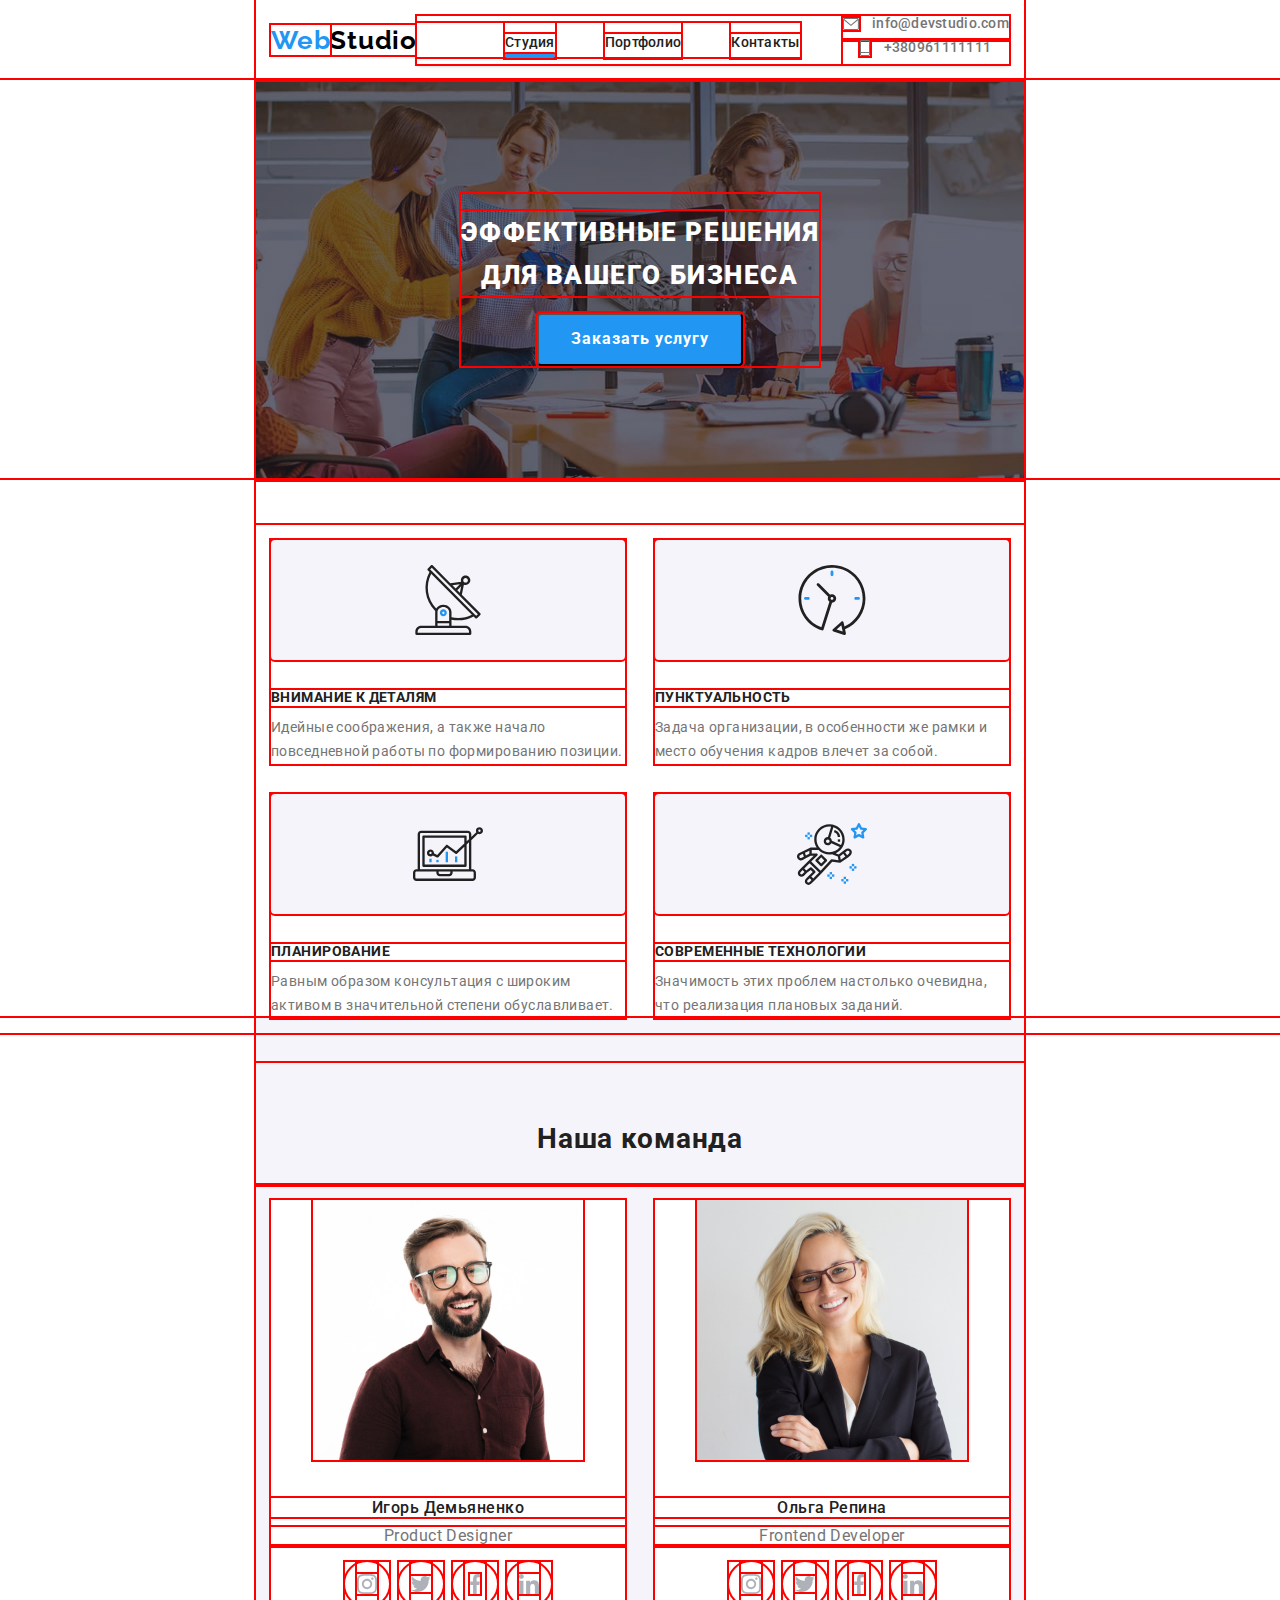
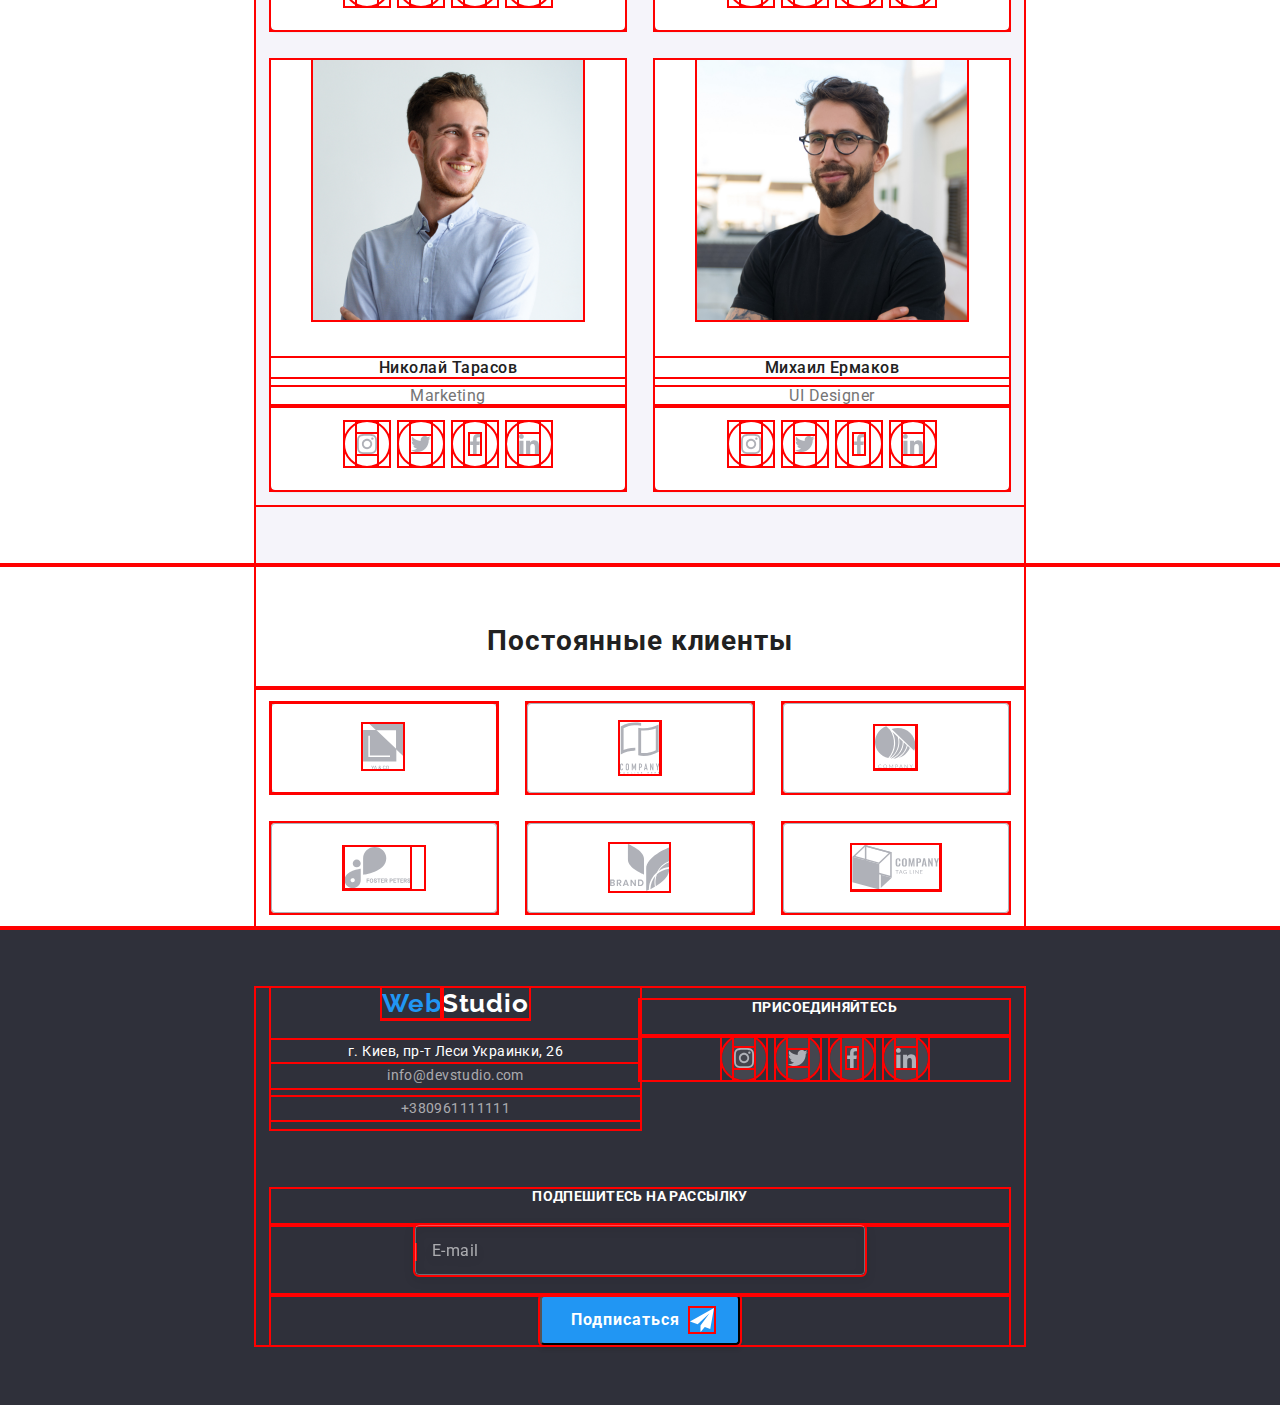
==== commit f56b0d5f: "лого" ====
--- a/index.html
+++ b/index.html
@@ -26,13 +26,13 @@
                  aria-controls="menu-container"
                 data-menu-button>
              <!-- правка -->
-                  <svg  width="40" height="40" 
+                  <svg  width="18.67" height="18.67" 
                   aria-label="Переключатель мобильного меню" >
 
-                  <use class="icon-cross" width="40" height="40" 
+                  <use class="icon-cross" width="18.67" height="18.67" 
                   href="./images/sprite.svg#icon-Vectorlogo "></use>
 
-                  <use class="icon-menu" width="40" height="40"
+                  <use class="icon-menu" width="18.67" height="18.67"
                    href="./images/sprite.svg#envelope"></use>
                    </svg> 
                 </button>
--- a/css/main.min.css
+++ b/css/main.min.css
@@ -1,2 +1,2 @@
-html{-webkit-box-sizing:border-box;box-sizing:border-box}*,*::after,*::before{-webkit-box-sizing:inherit;box-sizing:inherit;outline:2px solid red}.page{background-color:var(--wite-color);color:var(--primary-text-color);font-family:Roboto, sans-serif;font-size:14px;line-height:1.71;letter-spacing:0.03em}.list{padding:0;margin:0;list-style:none}.img{display:block;max-width:100%;height:auto}.page-header{position:relative}.pege-logo{margin-left:auto;margin-right:auto;padding-left:15px;padding-right:15px;padding-top:16px;padding-bottom:16px;display:-webkit-box;display:-ms-flexbox;display:flex;-webkit-box-pack:justify;-ms-flex-pack:justify;justify-content:space-between;-webkit-box-align:center;-ms-flex-align:center;align-items:center}@media screen and (min-width: 480px){.pege-logo{width:480px}}@media screen and (min-width: 768px){.pege-logo{height:80px;width:768px}}@media screen and (min-width: 1600px){.pege-logo{height:80px;width:1600px}}.pege-logo .logo.current{color:#000;font-family:Raleway, sans-serif;letter-spacing:0.03em;font-weight:bold;font-size:24px;line-height:28px;letter-spacing:0.03em;text-decoration:none}@media screen and (min-width: 768px){.pege-logo .logo.current{font-size:26px;line-height:1.19}}.pege-logo .logo.current .logoacc{color:#2196f3;font-family:Raleway, sans-serif;letter-spacing:0.03em;font-weight:bold;font-size:24px;line-height:1.16;text-decoration:none;padding:0}@media screen and (min-width: 768px){.pege-logo .logo.current .logoacc{font-size:26px;line-height:1.19}}.menu-button{display:-webkit-inline-box;display:-ms-inline-flexbox;display:inline-flex;margin:0;padding:0;border:0px;background-color:transparent}.menu-button .icon-cross{display:none}.menu-button.is-open .icon-cross{display:block}.menu-button.is-open .icon-menu{display:none}.menu-container{display:none;padding:20px;text-align:center;font-size:20px;background:#fac4c4;-webkit-box-shadow:0px 4px 8px rgba(0,0,0,0.04),0px 2px 4px rgba(0,0,0,0.08),0px 1px 3px rgba(0,0,0,0.16);box-shadow:0px 4px 8px rgba(0,0,0,0.04),0px 2px 4px rgba(0,0,0,0.08),0px 1px 3px rgba(0,0,0,0.16);position:absolute;top:100%;left:0;width:100%;padding-top:60px;padding-bottom:60px}.menu-container.is-open{display:block}.none{display:none}.site-nav{display:-webkit-box;display:-ms-flexbox;display:flex;margin-left:93px}.site-nav .margin-header+.margin-header{margin-left:50px}.link{position:relative;text-decoration:none;-webkit-transition:250ms cubic-bezier(0.4, 0, 0.2, 1);transition:250ms cubic-bezier(0.4, 0, 0.2, 1);color:#212121;font-weight:500;font-size:14px;line-height:1.14;letter-spacing:0.02em;display:block;padding-top:32px;padding-bottom:32px}.link:hover,.link:focus{color:#2196f3;-webkit-transition:250ms cubic-bezier(0.4, 0, 0.2, 1);transition:250ms cubic-bezier(0.4, 0, 0.2, 1)}.line::after{content:"";position:absolute;left:0;bottom:0px;width:100%;height:4px;border-radius:2px;background-color:#2196f3}.menu-item:not(:last-child){margin-right:50px}.centrauto{padding-top:60px;padding-left:15px;padding-right:15px;margin-left:auto;margin-right:auto}@media screen and (min-width: 480px){.centrauto{width:480px}}@media screen and (min-width: 768px){.centrauto{width:768px}}@media screen and (min-width: 1600px){.centrauto{width:1600px}}.section.list{list-style:none;margin-top:0;margin-bottom:0;padding-left:0}@media screen and (min-width: 480px){.section.list{width:480px}}@media screen and (min-width: 768px){.section.list{width:768px;width:768px;display:-webkit-box;display:-ms-flexbox;display:flex;-ms-flex-wrap:wrap;flex-wrap:wrap;margin:-15px}}@media screen and (min-width: 1600px){.section.list{padding-left:200px;padding-right:200px;margin:-15px;width:1600px}}@media screen and (min-width: 768px){.zzz{width:calc((100% - 2 * 30px) / 2);margin:15px;padding-bottom:0}}@media screen and (min-width: 1600px){.zzz{width:calc((100% - 4 * 30px) / 4);margin:15px;padding-bottom:0}}.zzz.list-item::before{display:block;content:"";background-repeat:no-repeat;background-position:center;background-color:#f5f4fa;border-radius:4px;margin-bottom:30px;background-size:auto;border:1px solid transparent;border-radius:4px;margin-bottom:30px;-webkit-box-pack:center;-ms-flex-pack:center;justify-content:center;width:100%;height:120px}.zzz.list-item:nth-child(1)::before{background-image:url(../images/antenna.svg)}.zzz.list-item:nth-child(2)::before{background-image:url(../images/clock-1.svg)}.zzz.list-item:nth-child(3)::before{background-image:url(../images/diagram.svg)}.zzz.list-item:nth-child(4)::before{background-image:url(../images/astronaut.svg)}.paragraf{display:contents;font-style:normal;font-weight:normal;font-size:14px;line-height:1.71;letter-spacing:0.03em;color:#757575}.section-sub{color:#212121;font-weight:700;font-size:14px;line-height:1.14;letter-spacing:0.03em;text-transform:uppercase;margin-bottom:10px;margin-top:0;text-align:center}@media screen and (min-width: 768px){.section-sub{text-align:left}}@media screen and (min-width: 1600px){.section-sub{text-align:left}}.footer-fon{padding-top:60px;padding-bottom:60px;background-color:#2F303A}@media screen and (max-width: 1599px){.footer-fon{text-align:center}}.fon{margin-right:auto;margin-left:auto;padding-right:15px;padding-left:15px}@media screen and (max-width: 1599px) and (min-width: 768px){.fon{-ms-flex-pack:distribute;justify-content:space-around;-ms-flex-wrap:wrap;flex-wrap:wrap}}@media screen and (min-width: 480px){.fon{width:480px}}@media screen and (min-width: 768px){.fon{width:768px;display:-webkit-box;display:-ms-flexbox;display:flex;-webkit-box-align:baseline;-ms-flex-align:baseline;align-items:baseline}}@media screen and (min-width: 1600px){.fon{width:1600px}}.fon .logodark{color:#fff}@media screen and (min-width: 768px){.footer-contacts{width:50%}}@media screen and (min-width: 1600px){.footer-contacts{margin-right:70px}}@media screen and (max-width: 1599px){.footer-contacts{margin-bottom:60px}}@media screen and (max-width: 1599px){.footer-contacts{text-align:center}}.footer-contacts .logo.current{display:inline-block;color:#000;font-family:Raleway, sans-serif;letter-spacing:0.03em;font-weight:bold;font-size:24px;line-height:28px;letter-spacing:0.03em;text-decoration:none;padding-top:0;padding-bottom:0;margin-right:0}@media screen and (min-width: 768px){.footer-contacts .logo.current{font-size:26px;line-height:1.19}}.footer-contacts .logoacc{color:#2196f3;font-family:Raleway, sans-serif;letter-spacing:0.03em;font-weight:bold;font-size:24px;line-height:1.16;text-decoration:none}@media screen and (min-width: 768px){.footer-contacts .logoacc{font-size:26px;line-height:1.19}}.footer-contacts .info-footer{display:block;color:rgba(255,255,255,0.6);margin-bottom:9px}.footer-contacts .addres{display:block;color:#fff;font-family:Roboto;font-style:normal;font-weight:normal;font-size:14px;line-height:1.7;color:#fff;margin-top:20px}.margin-botton{padding-bottom:94px;margin-right:auto;margin-left:auto}.rob{display:-webkit-box;display:-ms-flexbox;display:flex;position:relative}.rob:not(:last-child){margin-right:30px}.annexes{position:absolute;bottom:0;left:0;font-weight:bold;font-size:14px;line-height:1.14;text-align:center;text-transform:uppercase;color:#fff;-webkit-box-pack:center;-ms-flex-pack:center;justify-content:center;-webkit-box-align:center;-ms-flex-align:center;align-items:center;display:-webkit-box;display:-ms-flexbox;display:flex;width:100%;height:70px;margin:0;background-color:rgba(47,48,58,0.8)}.section-one.f.sec{background-color:#f5f4fa}.section-one.f.margin-botton{background:#f5f4fa;padding-top:94px}.section-title{color:#212121;font-weight:700;font-size:36px;line-height:1.16;margin-bottom:50px;margin-top:0;text-align:center}.info{color:#757575;font-weight:500;font-size:14px;line-height:1.14;letter-spacing:0.02em;text-decoration:none;display:-webkit-box;display:-ms-flexbox;display:flex;-webkit-box-align:center;-ms-flex-align:center;align-items:center;-webkit-transition:250ms cubic-bezier(0.4, 0, 0.2, 1);transition:250ms cubic-bezier(0.4, 0, 0.2, 1)}.info:hover{color:#2196f3}.info-footer{font-family:Roboto;font-style:normal;font-weight:normal;font-size:14px;line-height:1.71;color:rgba(255,255,255,0.6);margin-bottom:9px;text-decoration:none}.proba{display:-webkit-box;display:-ms-flexbox;display:flex;-webkit-box-align:center;-ms-flex-align:center;align-items:center}.button-info{display:-webkit-box;display:-ms-flexbox;display:flex;-webkit-box-align:center;-ms-flex-align:center;align-items:center;width:16px;height:12px;fill:currentColor;margin-right:10px}.button-info-tel{display:-webkit-box;display:-ms-flexbox;display:flex;-webkit-box-align:center;-ms-flex-align:center;align-items:center;width:10px;height:16px;fill:currentColor;margin-right:10px}.tel{color:#757575;font-weight:500;font-size:14px;line-height:1.14;letter-spacing:0.02em;text-decoration:none}.tel:hover{color:#2196f3}.page-header .info{margin-right:40px}.hero{display:-webkit-box;display:-ms-flexbox;display:flex;-webkit-box-pack:center;-ms-flex-pack:center;justify-content:center;text-align:center;-webkit-box-align:center;-ms-flex-align:center;align-items:center;margin-right:auto;margin-left:auto;background:#2f303a;background-image:-webkit-gradient(linear, left top, right top, from(rgba(47,48,58,0.4)), to(rgba(47,48,58,0.4))),url(../images/herogo.jpg);background-image:linear-gradient(to right, rgba(47,48,58,0.4), rgba(47,48,58,0.4)),url(../images/herogo.jpg);background-size:cover;background-repeat:no-repeat;background-position:center}@media screen and (min-width: 480px){.hero{width:480px;height:400px}}@media screen and (min-width: 768px){.hero{height:400px;width:768px}}@media screen and (min-width: 1600px){.hero{height:600px;width:1600px;padding:0}}.hero-container-hero{margin-right:auto;margin-left:auto}@media screen and (min-width: 480px){.hero-container-hero{width:480px;height:400px}}@media screen and (min-width: 768px){.hero-container-hero{height:400px;width:768px}}@media screen and (min-width: 1600px){.hero-container-hero{height:600px;width:1600px}}.hero-title{color:#fff;text-align:center;letter-spacing:0.06em;text-transform:uppercase;font-weight:900;font-size:26px;line-height:1.62}@media screen and (min-width: 1600px){.hero-title{font-size:44px;line-height:1.36}}.prortfolio{padding-top:60px;padding-bottom:60px}.container{padding-left:15px;padding-right:15px;margin-left:auto;margin-right:auto}@media screen and (min-width: 480px){.container{width:480px}}@media screen and (min-width: 768px){.container{width:768px}}@media screen and (min-width: 1600px){.container{width:1600px}}.liniya{text-decoration:none;border:none}.section-titles{font-weight:bold;font-size:18px;line-height:2;letter-spacing:0.06em;color:#212121;padding-bottom:8px;margin:0;text-decoration:none}.section.wrap{display:-webkit-box;display:-ms-flexbox;display:flex;-ms-flex-wrap:wrap;flex-wrap:wrap;-webkit-box-sizing:border-box;box-sizing:border-box;-webkit-box-pack:justify;-ms-flex-pack:justify;justify-content:space-between}.container-button{padding-left:0;margin-top:0;margin-bottom:34px;display:-webkit-box;display:-ms-flexbox;display:flex;padding-left:0}@media screen and (min-width: 768px){.container-button{-webkit-box-pack:center;-ms-flex-pack:center;justify-content:center}}@media screen and (max-width: 767px){.container-button{-ms-flex-wrap:wrap;flex-wrap:wrap}}.button{font-weight:500;font-size:16px;line-height:1.62;padding:6px 22px;background:#f5f4fa;border-radius:4px;border:none;margin-left:0;margin-bottom:34px}.button:not(:last-child){margin-right:8px}@media screen and (max-width: 767px){.button:not(:last-child):nth-child(-n+3){margin-bottom:15px}}.button{display:-webkit-inline-box;display:-ms-inline-flexbox;display:inline-flex;color:#212121;background-color:#f5f4fa;-webkit-transition:250ms cubic-bezier(0.4, 0, 0.2, 1);transition:250ms cubic-bezier(0.4, 0, 0.2, 1)}.button:hover,.button:focus{color:#fff;background-color:#2196f3}.list.portfolio{width:100%;margin:0;padding:0;list-style:none}@media screen and (min-width: 480px){.list.portfolio{width:480px}}@media screen and (min-width: 768px){.list.portfolio{width:768px;display:-webkit-box;display:-ms-flexbox;display:flex;-ms-flex-wrap:wrap;flex-wrap:wrap;margin:-15px;padding-bottom:0;padding-left:0;padding-right:0;margin:-15px}}@media screen and (min-width: 1600px){.list.portfolio{width:1600px;margin:-15px}}.text{padding:20px 24px}.job{font-size:16px;line-height:1.87;margin-bottom:0px;margin-top:0;font-style:normal;font-weight:normal;font-size:16px;letter-spacing:0.03em;color:#757575;text-decoration:none;border:none}.texno{display:-webkit-box;display:-ms-flexbox;display:flex;position:absolute;width:322px;height:168px;top:50%;left:50%;-webkit-transform:translate(-50%, -50%);transform:translate(-50%, -50%);margin:0;color:#ffffff;font-size:18px;line-height:1.56;opacity:0;-webkit-transition:250ms cubic-bezier(0.4, 0, 0.2, 1);transition:250ms cubic-bezier(0.4, 0, 0.2, 1)}.foto{position:relative;overflow:hidden}.foto:hover .texno{opacity:1}.foto:hover .overlay{opacity:1;-webkit-transform:translateY(0);transform:translateY(0)}.img{display:block;max-width:100%;height:auto}.overlay{position:absolute;top:0;left:0;width:100%;height:100%;background-color:rgba(33,150,243,0.9);opacity:0;-webkit-transition:250ms cubic-bezier(0.4, 0, 0.2, 1);transition:250ms cubic-bezier(0.4, 0, 0.2, 1);-webkit-transform:translateY(100%);transform:translateY(100%)}.margin-botton .container-wrap{width:1170px;margin-right:auto;margin-left:auto}.item-portfolio{background:#fff;border:1px solid #eeeeee;-webkit-box-sizing:border-box;box-sizing:border-box;margin-bottom:30px;-webkit-box-pack:center;-ms-flex-pack:center;justify-content:center;background-position:center;margin-right:auto;margin-left:auto}@media screen and (min-width: 480px){.item-portfolio{width:480px}}@media screen and (min-width: 768px){.item-portfolio{width:768px;width:calc((100% - 2 * 30px) / 2);margin:15px;padding-bottom:0}}@media screen and (min-width: 1600px){.item-portfolio{width:1600px;width:calc((100% - 3 * 30px) / 3);margin:15px;padding-bottom:0}}.item-portfolio:hover{border:1px solid #eeeeee;-webkit-box-sizing:border-box;box-sizing:border-box;-webkit-box-shadow:0px 1px 1px rgba(0,0,0,0.12),0px 4px 4px rgba(0,0,0,0.06),1px 4px 6px rgba(0,0,0,0.16);box-shadow:0px 1px 1px rgba(0,0,0,0.12),0px 4px 4px rgba(0,0,0,0.06),1px 4px 6px rgba(0,0,0,0.16)}.comanda-bgs{margin-right:auto;margin-left:auto}@media screen and (min-width: 480px){.comanda-bgs{width:480px}}@media screen and (min-width: 768px){.comanda-bgs{width:768px}}@media screen and (min-width: 1600px){.comanda-bgs{width:1600px}}.bgc{margin-right:auto;margin-left:auto;margin:0;background-color:#f5f4fa;width:100%;text-align:center;padding-left:15px;padding-right:15px;padding-bottom:60px}@media screen and (min-width: 480px){.bgc{width:480px;padding-left:0;padding-right:0}}@media screen and (min-width: 768px){.bgc{width:768px;width:768px;-ms-flex-wrap:wrap;flex-wrap:wrap;padding-left:0;padding-right:0;padding-top:45px}}@media screen and (min-width: 1600px){.bgc{width:1600px;padding-top:79px}}.section-four{width:100%;margin:0;padding:0;list-style:none;padding-left:15px;padding-right:15px}@media screen and (min-width: 768px){.section-four{width:768px;width:768px;display:-webkit-box;display:-ms-flexbox;display:flex;-ms-flex-wrap:wrap;flex-wrap:wrap;padding-left:0;padding-right:0}}@media screen and (min-width: 1600px){.section-four{width:1600px}}.four{background-color:#fff;-webkit-box-shadow:0px 1px 3px rgba(0,0,0,0.12),0px 1px 1px rgba(0,0,0,0.14),0px 2px 1px rgba(0,0,0,0.2);box-shadow:0px 1px 3px rgba(0,0,0,0.12),0px 1px 1px rgba(0,0,0,0.14),0px 2px 1px rgba(0,0,0,0.2);border-radius:0px 0px 4px 4px;text-align:center;-webkit-box-pack:center;-ms-flex-pack:center;justify-content:center;background-position:center;margin-right:auto;margin-left:auto;margin-bottom:30px}@media screen and (min-width: 768px){.four{width:calc((100% - 2 * 30px) / 2);margin:15px;padding-bottom:0}}@media screen and (min-width: 1600px){.four{width:calc((100% - 4 * 30px) / 4);margin:15px;padding-bottom:0}}.section-name{font-weight:500;font-size:16px;line-height:1.19;font-style:normal;text-align:center;letter-spacing:0.03em;margin-bottom:10px;margin-top:30px;color:#212121}.section-en{margin:0;padding:0;font-size:16px;line-height:1.18;text-align:center;font-style:normal;font-weight:normal;letter-spacing:0.03em;color:#757575}.section-title-co{-webkit-box-pack:center;-ms-flex-pack:center;justify-content:center;background-position:center;margin-right:auto;margin-left:auto;padding-top:60px;padding-bottom:30px;margin:0;font-family:Roboto;font-style:normal;font-weight:bold;font-size:28px;line-height:1.17;text-align:center;letter-spacing:0.03em;color:#212121}@media screen and (min-width: 768px){.section-title-co{width:768px;width:768px}}@media screen and (min-width: 1600px){.section-title-co{width:1600px;font-family:Roboto;font-style:normal;font-weight:bold;font-size:36px;line-height:1.16;letter-spacing:0.03em;color:#212121}}.button-a{display:-webkit-box;display:-ms-flexbox;display:flex;-webkit-box-pack:center;-ms-flex-pack:center;justify-content:center;-webkit-box-align:center;-ms-flex-align:center;align-items:center;padding-bottom:24px;padding-top:16px;margin-right:auto;margin-left:auto;margin:0}.li-button:not(:last-child){margin-right:10px}.href-button{background-color:#fff;width:44px;height:44px;padding:12px;display:-webkit-box;display:-ms-flexbox;display:flex;border:transparent;border-radius:50%;-webkit-box-pack:center;-ms-flex-pack:center;justify-content:center;-webkit-box-align:center;-ms-flex-align:center;align-items:center}.href-button:hover{background-color:#2196f3}.href-button:hover .svg-button{fill:#fff}.svg-button{fill:#afb1b8;-webkit-transition:250ms cubic-bezier(0.4, 0, 0.2, 1);transition:250ms cubic-bezier(0.4, 0, 0.2, 1);width:44px;height:44px}.container-six{margin-right:auto;margin-left:auto;text-align:center}@media screen and (min-width: 480px){.container-six{width:480px}}@media screen and (min-width: 768px){.container-six{width:768px}}@media screen and (min-width: 1600px){.container-six{width:1600px}}.li-icon{width:100%;display:-webkit-box;display:-ms-flexbox;display:flex;-ms-flex-wrap:wrap;flex-wrap:wrap;-webkit-box-sizing:border-box;box-sizing:border-box;-webkit-box-pack:center;-ms-flex-pack:center;justify-content:center;-webkit-box-align:center;-ms-flex-align:center;align-items:center}.six-link{width:210px;-webkit-box-pack:center;-ms-flex-pack:center;justify-content:center;-webkit-box-align:center;-ms-flex-align:center;align-items:center;height:90px;width:calc((100% - 2 * 30px) / 2);margin:15px;padding-bottom:0}@media screen and (min-width: 768px){.six-link{width:calc((100% - 3 * 30px) / 3)}}@media screen and (min-width: 1600px){.six-link{width:calc((100% - 30px * 6) / 6)}}.logo-link{display:-webkit-box;display:-ms-flexbox;display:flex;margin:0;height:90px;color:#afb1b8;border:1px solid #afb1b8;border-radius:4px;-webkit-box-pack:center;-ms-flex-pack:center;justify-content:center;-webkit-box-align:center;-ms-flex-align:center;align-items:center;-webkit-transition:250ms cubic-bezier(0.4, 0, 0.2, 1);transition:250ms cubic-bezier(0.4, 0, 0.2, 1)}.logo-link:hover{color:#2196f3;border:1px solid #2196f3}.logo-one{width:100%;height:100%;fill:currentColor}.logo-two{width:40px;height:52px;fill:currentColor}.logo-three{display:-webkit-box;display:-ms-flexbox;display:flex;-webkit-box-sizing:border-box;box-sizing:border-box;-webkit-box-pack:center;-ms-flex-pack:center;justify-content:center;-webkit-box-align:center;-ms-flex-align:center;align-items:center;width:41px;height:43px;fill:currentColor}.logo-four{width:80px;height:42px;fill:currentColor}.logo-five{width:59px;height:47px;fill:currentColor}.logo-six{width:88px;height:45px;fill:currentColor}.hero-button{color:#fff;background-color:#2196f3;font-family:Roboto;font-style:normal;font-weight:bold;font-size:16px;line-height:1.8;-webkit-box-align:center;-ms-flex-align:center;align-items:center;text-align:center;letter-spacing:0.06em;padding:10px 32px;-webkit-box-shadow:0px 4px 4px rgba(0,0,0,0.15);box-shadow:0px 4px 4px rgba(0,0,0,0.15);border-radius:4px}.footer-icon{margin-bottom:60px;text-align:center}@media screen and (max-width: 1599px){.footer-icon{text-align:center}}@media screen and (max-width: 1599px){.footer-icon{margin-bottom:60px}}@media screen and (min-width: 768px){.footer-icon{width:50%}}@media screen and (min-width: 768px){.div-footer-too{width:100%}}@media screen and (min-width: 1600px){.div-footer-too{margin-left:93px}}@media screen and (max-width: 1599px){.div-footer-too{text-align:center}}@media screen and (min-width: 1600px){.div-footer-too{margin-left:94px}}.tekst-footer{font-family:Roboto;font-style:normal;font-weight:bold;font-size:14px;line-height:1.14;text-transform:uppercase;color:#fff;padding-bottom:20px;padding-top:0;margin:0}.icon-footer{display:-webkit-box;display:-ms-flexbox;display:flex;-webkit-box-pack:center;-ms-flex-pack:center;justify-content:center;-webkit-box-align:center;-ms-flex-align:center;align-items:center;margin-right:auto;margin-left:auto}.href-button.white{background:rgba(255,255,255,0.1);width:44px;height:44px;padding:12px;display:-webkit-box;display:-ms-flexbox;display:flex;border:transparent;border-radius:50%;-webkit-box-pack:center;-ms-flex-pack:center;justify-content:center;-webkit-box-align:center;-ms-flex-align:center;align-items:center;-webkit-transition:250ms cubic-bezier(0.4, 0, 0.2, 1);transition:250ms cubic-bezier(0.4, 0, 0.2, 1)}.href-button.white:hover{background-color:#2196f3}.btn-close{position:absolute;top:0;right:0;margin:8px;display:-webkit-box;display:-ms-flexbox;display:flex;-webkit-box-pack:center;-ms-flex-pack:center;justify-content:center;-webkit-box-align:center;-ms-flex-align:center;align-items:center;width:30px;height:30px;border-radius:50%;background:#ffffff;border:1px solid rgba(0,0,0,0.1);-webkit-transition:250ms cubic-bezier(0.4, 0, 0.2, 1);transition:250ms cubic-bezier(0.4, 0, 0.2, 1)}.btn-close:hover{fill:#2196f3}.backdrop{position:fixed;top:0;left:0;height:1024px;background:rgba(0,0,0,0.2);right:0;z-index:1;-webkit-transition:250ms cubic-bezier(0.4, 0, 0.2, 1);transition:250ms cubic-bezier(0.4, 0, 0.2, 1);background-color:rgba(0,0,0,0.2);padding-right:15px;padding-left:15px;padding-top:93px}.is-hidden{opacity:0;pointer-events:none}.modal{position:absolute;top:50%;left:50%;-webkit-transform:translate(-50%, -50%) scale(1);transform:translate(-50%, -50%) scale(1);width:450px;height:609px;background:#fff;-webkit-box-shadow:0px 1px 3px rgba(0,0,0,0.12),0px 1px 1px rgba(0,0,0,0.14),0px 2px 1px rgba(0,0,0,0.2);box-shadow:0px 1px 3px rgba(0,0,0,0.12),0px 1px 1px rgba(0,0,0,0.14),0px 2px 1px rgba(0,0,0,0.2);border-radius:4px;-webkit-transition:250ms cubic-bezier(0.4, 0, 0.2, 1);transition:250ms cubic-bezier(0.4, 0, 0.2, 1);overflow-y:scroll}@media screen and (min-width: 1600px){.modal{width:528px;height:581px}}.div-check{display:-webkit-box;display:-ms-flexbox;display:flex;-webkit-box-orient:horizontal;-webkit-box-direction:normal;-ms-flex-direction:row;flex-direction:row;-webkit-box-pack:center;-ms-flex-pack:center;justify-content:center;margin-bottom:30px;position:relative}.visually{-webkit-appearance:none;-moz-appearance:none;appearance:none;position:absolute}.visually:checked+.check-box{background-image:url(../images/galochka.svg);background-position-y:center;-webkit-transform:translateY(50%);transform:translateY(50%);background-repeat:no-repeat;-webkit-transition:250ms cubic-bezier(0.4, 0, 0.2, 1);transition:250ms cubic-bezier(0.4, 0, 0.2, 1);background-color:#2196f3;fill:#fff;border-radius:2px;background-size:contain;background-origin:border-box;border:0.2px}.label-check{margin-bottom:4px;font-family:Roboto;font-style:normal;font-weight:normal;font-size:14px;line-height:1.71;letter-spacing:0.03em;color:#757575}.a-check{color:#2196f3;border-bottom:1px solid #2196f3;display:inline-block;line-height:0.85}.check-box{position:absolute;background-image:url(../images/ramka.svg);width:16px;height:15px;left:0;bottom:15px;-webkit-transform:translateY(50%);transform:translateY(50%);-webkit-transition:250ms cubic-bezier(0.4, 0, 0.2, 1);transition:250ms cubic-bezier(0.4, 0, 0.2, 1)}.check-btm{display:-webkit-box;display:-ms-flexbox;display:flex;-webkit-box-align:center;-ms-flex-align:center;align-items:center;text-align:center;-webkit-box-pack:center;-ms-flex-pack:center;justify-content:center;width:200px;height:50px;background:#188ce8;-webkit-box-shadow:0px 4px 4px rgba(0,0,0,0.15);box-shadow:0px 4px 4px rgba(0,0,0,0.15);border-radius:4px;font-family:Roboto;font-style:normal;font-weight:bold;font-size:16px;line-height:1.87;border:none;letter-spacing:0.06em;margin-left:124px;color:#ffffff}.div-e-mail{text-align:center}.e-mail-input{width:100%;height:50px;border:1px solid rgba(255,255,255,0.3);-webkit-box-sizing:border-box;box-sizing:border-box;border-radius:4px;margin-bottom:20px;font-family:Roboto;font-style:normal;font-weight:normal;font-size:16px;line-height:1.25;letter-spacing:0.03em;color:rgba(255,255,255,0.6);background-color:transparent;-webkit-filter:drop-shadow(0px 4px 4px rgba(0,0,0,0.15));filter:drop-shadow(0px 4px 4px rgba(0,0,0,0.15));padding:15px 16px}@media screen and (min-width: 768px){.e-mail-input{width:450px}}@media screen and (min-width: 1600px){.e-mail-input{width:358px;margin:0}}.e-mail-input::-webkit-input-placeholder{font-family:Roboto;font-style:normal;font-weight:normal;font-size:16px;line-height:1.25;display:-webkit-box;display:flex;-webkit-box-align:center;align-items:center;letter-spacing:0.03em;color:rgba(255,255,255,0.6)}.e-mail-input:-ms-input-placeholder{font-family:Roboto;font-style:normal;font-weight:normal;font-size:16px;line-height:1.25;display:-ms-flexbox;display:flex;-ms-flex-align:center;align-items:center;letter-spacing:0.03em;color:rgba(255,255,255,0.6)}.e-mail-input::-ms-input-placeholder{font-family:Roboto;font-style:normal;font-weight:normal;font-size:16px;line-height:1.25;display:-ms-flexbox;display:flex;-ms-flex-align:center;align-items:center;letter-spacing:0.03em;color:rgba(255,255,255,0.6)}.e-mail-input::placeholder{font-family:Roboto;font-style:normal;font-weight:normal;font-size:16px;line-height:1.25;display:-webkit-box;display:-ms-flexbox;display:flex;-webkit-box-align:center;-ms-flex-align:center;align-items:center;letter-spacing:0.03em;color:rgba(255,255,255,0.6)}.e-mail-label{margin-bottom:4px;font-style:normal;font-weight:normal;font-size:12px;line-height:14px;letter-spacing:0.01em;color:#757575}.div-e-mail-btn{text-align:center}@media screen and (min-width: 1600px){.div-e-mail-btn{margin-left:12px}}@media screen and (min-width: 1600px){.footer-btn{display:-webkit-box;display:-ms-flexbox;display:flex}}.btm-too{display:-webkit-box;display:-ms-flexbox;display:flex;-webkit-box-align:center;-ms-flex-align:center;align-items:center;text-align:center;padding-left:29px;width:200px;height:50px;background:#2196f3;-webkit-box-shadow:0px 4px 4px rgba(0,0,0,0.15);box-shadow:0px 4px 4px rgba(0,0,0,0.15);border-radius:4px;font-style:normal;font-weight:bold;font-size:16px;line-height:1.87;letter-spacing:0.06em;color:#fff;margin-right:auto;margin-left:auto;text-align:center}.svg-btm-too{width:24px;height:24px;margin-left:10px}.form-modal{display:-webkit-box;display:-ms-flexbox;display:flex;-webkit-box-orient:vertical;-webkit-box-direction:normal;-ms-flex-direction:column;flex-direction:column;padding:40px}.form-title{font-family:Roboto;font-style:normal;font-weight:bold;font-size:20px;line-height:1.2;text-align:center;letter-spacing:0.03em;color:#212121;margin-bottom:12px;margin-top:0}.form-field{position:relative;display:-webkit-box;display:-ms-flexbox;display:flex;-webkit-box-orient:vertical;-webkit-box-direction:normal;-ms-flex-direction:column;flex-direction:column}.form-label{margin-bottom:4px;font-family:Roboto;font-style:normal;font-weight:normal;font-size:12px;line-height:14px;letter-spacing:0.01em;color:#757575}.form-input{font:inherit;width:370px;height:40px;border:1px solid rgba(33,33,33,0.2);-webkit-box-sizing:border-box;box-sizing:border-box;border-radius:4px;margin-bottom:14px;padding-left:42px;outline:none;-webkit-transition:250ms cubic-bezier(0.4, 0, 0.2, 1);transition:250ms cubic-bezier(0.4, 0, 0.2, 1);background-position-y:center;background-position-x:center}@media screen and (min-width: 1600px){.form-input{width:448px}}.form-input:focus ~ .from-svg{fill:#2196f3;-webkit-transition:250ms cubic-bezier(0.4, 0, 0.2, 1);transition:250ms cubic-bezier(0.4, 0, 0.2, 1)}.form-input:focus{border:1px solid #2196f3;-webkit-transition:250ms cubic-bezier(0.4, 0, 0.2, 1);transition:250ms cubic-bezier(0.4, 0, 0.2, 1)}.texterea{width:370px;height:120px;border:1px solid rgba(33,33,33,0.2);-webkit-box-sizing:border-box;box-sizing:border-box;border-radius:4px;resize:none;margin-bottom:20px;padding:12px 16px;-webkit-transition:250ms cubic-bezier(0.4, 0, 0.2, 1);transition:250ms cubic-bezier(0.4, 0, 0.2, 1)}@media screen and (min-width: 1600px){.texterea{width:448px}}.texterea::-webkit-input-placeholder{font-family:Roboto;font-style:normal;font-weight:normal;font-size:14px;line-height:1.14;letter-spacing:0.01em;color:rgba(117,117,117,0.5)}.texterea:-ms-input-placeholder{font-family:Roboto;font-style:normal;font-weight:normal;font-size:14px;line-height:1.14;letter-spacing:0.01em;color:rgba(117,117,117,0.5)}.texterea::-ms-input-placeholder{font-family:Roboto;font-style:normal;font-weight:normal;font-size:14px;line-height:1.14;letter-spacing:0.01em;color:rgba(117,117,117,0.5)}.texterea::placeholder{font-family:Roboto;font-style:normal;font-weight:normal;font-size:14px;line-height:1.14;letter-spacing:0.01em;color:rgba(117,117,117,0.5)}.texterea:focus{border:1px solid #2196f3;-webkit-transition-duration:250ms;transition-duration:250ms;outline:none;-webkit-transition:250ms cubic-bezier(0.4, 0, 0.2, 1);transition:250ms cubic-bezier(0.4, 0, 0.2, 1)}.from-svg{position:absolute;top:50%;left:15px;-webkit-transform:translateY(-50%);transform:translateY(-50%)}
+html{-webkit-box-sizing:border-box;box-sizing:border-box}*,*::after,*::before{-webkit-box-sizing:inherit;box-sizing:inherit;outline:2px solid red}.page{background-color:var(--wite-color);color:var(--primary-text-color);font-family:Roboto, sans-serif;font-size:14px;line-height:1.71;letter-spacing:0.03em}.list{padding:0;margin:0;list-style:none}.img{display:block;max-width:100%;height:auto}.page-header{position:relative;margin-right:auto;margin-left:auto;text-align:center}@media screen and (min-width: 480px){.page-header{width:480px}}@media screen and (min-width: 768px){.page-header{width:768px}}@media screen and (min-width: 1600px){.page-header{width:1600px;display:-webkit-box;display:-ms-flexbox;display:flex;-webkit-box-align:center;-ms-flex-align:center;align-items:center}}.pege-logo{margin-left:auto;margin-right:auto;padding-left:15px;padding-right:15px;padding-top:16px;padding-bottom:16px;display:-webkit-box;display:-ms-flexbox;display:flex;-webkit-box-pack:justify;-ms-flex-pack:justify;justify-content:space-between;-webkit-box-align:center;-ms-flex-align:center;align-items:center}@media screen and (min-width: 480px){.pege-logo{height:60px}}@media screen and (min-width: 768px){.pege-logo{height:80px;width:768px}}@media screen and (min-width: 1600px){.pege-logo{width:1200px;height:80px}}.pege-logo .logo.current{color:#000;font-family:Raleway, sans-serif;letter-spacing:0.03em;font-weight:bold;font-size:24px;line-height:28px;letter-spacing:0.03em;text-decoration:none}@media screen and (min-width: 768px){.pege-logo .logo.current{font-size:26px;line-height:1.19}}.pege-logo .logo.current .logoacc{color:#2196f3;font-family:Raleway, sans-serif;letter-spacing:0.03em;font-weight:bold;font-size:24px;line-height:1.16;text-decoration:none;padding:0}@media screen and (min-width: 768px){.pege-logo .logo.current .logoacc{font-size:26px;line-height:1.19}}.menu-button{display:-webkit-inline-box;display:-ms-inline-flexbox;display:inline-flex;margin:0;padding:0;border:0px;background-color:transparent}.menu-button .icon-cross{display:none}@media screen and (min-width: 768px){.menu-button{display:none}}.menu-button.is-open .icon-cross{display:block}.menu-button.is-open .icon-menu{display:none}.menu-container{padding:20px;text-align:center;font-size:20px;background:#FFFFFF;-webkit-box-shadow:0px 4px 8px rgba(0,0,0,0.04),0px 2px 4px rgba(0,0,0,0.08),0px 1px 3px rgba(0,0,0,0.16);box-shadow:0px 4px 8px rgba(0,0,0,0.04),0px 2px 4px rgba(0,0,0,0.08),0px 1px 3px rgba(0,0,0,0.16);padding-top:60px;padding-bottom:60px}@media screen and (max-width: 767px){.menu-container{display:block}}@media screen and (min-width: 480px){.menu-container{width:480px}}@media screen and (min-width: 768px){.menu-container{display:-webkit-box;display:-ms-flexbox;display:flex;-webkit-box-align:center;-ms-flex-align:center;align-items:center;padding:0;margin:0}}@media screen and (max-width: 767px){.menu-container{display:none;position:absolute;top:100%;left:0;width:100%}.menu-container.is-open{display:block}}@media screen and (min-width: 768px){.menu-container{width:768px;display:-webkit-box;display:-ms-flexbox;display:flex;-webkit-box-pack:justify;-ms-flex-pack:justify;justify-content:space-between;-webkit-box-flex:1;-ms-flex-positive:1;flex-grow:1}}.site-nav{margin-bottom:60px}@media screen and (min-width: 768px){.site-nav{display:-webkit-box;display:-ms-flexbox;display:flex;margin-bottom:0px;margin-left:88px}}@media screen and (min-width: 1600px){.site-nav{margin-right:305px;margin-left:93px}}.navigation{display:block}@media screen and (min-width: 1600px){.navigation{display:-webkit-box;display:-ms-flexbox;display:flex;-webkit-box-align:center;-ms-flex-align:center;align-items:center}}.link{position:relative;text-decoration:none;-webkit-transition:250ms cubic-bezier(0.4, 0, 0.2, 1);transition:250ms cubic-bezier(0.4, 0, 0.2, 1);color:#212121;font-weight:500;font-size:14px;line-height:1.14;letter-spacing:0.02em;padding-bottom:8px}.link:hover,.link:focus{color:#2196f3;-webkit-transition:250ms cubic-bezier(0.4, 0, 0.2, 1);transition:250ms cubic-bezier(0.4, 0, 0.2, 1)}.line::after{content:"";position:absolute;left:0;bottom:0px;width:100%;height:4px;border-radius:2px;background-color:#2196f3}@media screen and (max-width: 767px){.menu-item{margin-bottom:40px}}@media screen and (min-width: 768px){.menu-item+.menu-item{margin-left:50px}}.centrauto{padding-top:60px;padding-left:15px;padding-right:15px;margin-left:auto;margin-right:auto}@media screen and (min-width: 480px){.centrauto{width:480px}}@media screen and (min-width: 768px){.centrauto{width:768px}}@media screen and (min-width: 1600px){.centrauto{width:1600px}}.section.list{list-style:none;margin-top:0;margin-bottom:0;padding-left:0}@media screen and (min-width: 480px){.section.list{width:480px}}@media screen and (min-width: 768px){.section.list{width:768px;width:768px;display:-webkit-box;display:-ms-flexbox;display:flex;-ms-flex-wrap:wrap;flex-wrap:wrap;margin:-15px}}@media screen and (min-width: 1600px){.section.list{padding-left:200px;padding-right:200px;margin:-15px;width:1600px}}@media screen and (min-width: 768px){.zzz{width:calc((100% - 2 * 30px) / 2);margin:15px;padding-bottom:0}}@media screen and (min-width: 1600px){.zzz{width:calc((100% - 4 * 30px) / 4);margin:15px;padding-bottom:0}}.zzz.list-item::before{display:block;content:"";background-repeat:no-repeat;background-position:center;background-color:#f5f4fa;border-radius:4px;margin-bottom:30px;background-size:auto;border:1px solid transparent;border-radius:4px;margin-bottom:30px;-webkit-box-pack:center;-ms-flex-pack:center;justify-content:center;width:100%;height:120px}.zzz.list-item:nth-child(1)::before{background-image:url(../images/antenna.svg)}.zzz.list-item:nth-child(2)::before{background-image:url(../images/clock-1.svg)}.zzz.list-item:nth-child(3)::before{background-image:url(../images/diagram.svg)}.zzz.list-item:nth-child(4)::before{background-image:url(../images/astronaut.svg)}.paragraf{display:contents;font-style:normal;font-weight:normal;font-size:14px;line-height:1.71;letter-spacing:0.03em;color:#757575}.section-sub{color:#212121;font-weight:700;font-size:14px;line-height:1.14;letter-spacing:0.03em;text-transform:uppercase;margin-bottom:10px;margin-top:0;text-align:center}@media screen and (min-width: 768px){.section-sub{text-align:left}}@media screen and (min-width: 1600px){.section-sub{text-align:left}}.footer-fon{padding-top:60px;padding-bottom:60px;background-color:#2F303A}@media screen and (max-width: 1599px){.footer-fon{text-align:center}}.fon{margin-right:auto;margin-left:auto;padding-right:15px;padding-left:15px}@media screen and (max-width: 1599px) and (min-width: 768px){.fon{-ms-flex-pack:distribute;justify-content:space-around;-ms-flex-wrap:wrap;flex-wrap:wrap}}@media screen and (min-width: 480px){.fon{width:480px}}@media screen and (min-width: 768px){.fon{width:768px;display:-webkit-box;display:-ms-flexbox;display:flex;-webkit-box-align:baseline;-ms-flex-align:baseline;align-items:baseline}}@media screen and (min-width: 1600px){.fon{width:1600px}}.fon .logodark{color:#fff}@media screen and (min-width: 768px){.footer-contacts{width:50%}}@media screen and (min-width: 1600px){.footer-contacts{margin-right:70px}}@media screen and (max-width: 1599px){.footer-contacts{margin-bottom:60px}}@media screen and (max-width: 1599px){.footer-contacts{text-align:center}}.footer-contacts .logo.current{display:inline-block;color:#000;font-family:Raleway, sans-serif;letter-spacing:0.03em;font-weight:bold;font-size:24px;line-height:28px;letter-spacing:0.03em;text-decoration:none;padding-top:0;padding-bottom:0;margin-right:0}@media screen and (min-width: 768px){.footer-contacts .logo.current{font-size:26px;line-height:1.19}}.footer-contacts .logoacc{color:#2196f3;font-family:Raleway, sans-serif;letter-spacing:0.03em;font-weight:bold;font-size:24px;line-height:1.16;text-decoration:none}@media screen and (min-width: 768px){.footer-contacts .logoacc{font-size:26px;line-height:1.19}}.footer-contacts .info-footer{display:block;color:rgba(255,255,255,0.6);margin-bottom:9px}.footer-contacts .addres{display:block;color:#fff;font-family:Roboto;font-style:normal;font-weight:normal;font-size:14px;line-height:1.7;color:#fff;margin-top:20px}.margin-botton{padding-bottom:94px;margin-right:auto;margin-left:auto}.rob{display:-webkit-box;display:-ms-flexbox;display:flex;position:relative}.rob:not(:last-child){margin-right:30px}.annexes{position:absolute;bottom:0;left:0;font-weight:bold;font-size:14px;line-height:1.14;text-align:center;text-transform:uppercase;color:#fff;-webkit-box-pack:center;-ms-flex-pack:center;justify-content:center;-webkit-box-align:center;-ms-flex-align:center;align-items:center;display:-webkit-box;display:-ms-flexbox;display:flex;width:100%;height:70px;margin:0;background-color:rgba(47,48,58,0.8)}.section-one.f.sec{background-color:#f5f4fa}.section-one.f.margin-botton{background:#f5f4fa;padding-top:94px}.section-title{color:#212121;font-weight:700;font-size:36px;line-height:1.16;margin-bottom:50px;margin-top:0;text-align:center}.page-header .info{display:block;margin-bottom:16px}@media screen and (min-width: 768px){.page-header .info{margin-bottom:0px}}@media screen and (min-width: 1600px){.page-header .info{display:-webkit-box;display:-ms-flexbox;display:flex}}.info{color:#757575;font-weight:500;font-size:14px;line-height:1.14;letter-spacing:0.02em;text-decoration:none;-webkit-box-align:center;-ms-flex-align:center;align-items:center;-webkit-transition:250ms cubic-bezier(0.4, 0, 0.2, 1);transition:250ms cubic-bezier(0.4, 0, 0.2, 1)}.info:hover{color:#2196f3}.info-footer{font-family:Roboto;font-style:normal;font-weight:normal;font-size:14px;line-height:1.71;color:rgba(255,255,255,0.6);margin-bottom:9px;text-decoration:none}.proba{margin-top:0;margin-bottom:0;padding-left:0}@media screen and (min-width: 1600px){.proba{display:-webkit-box;display:-ms-flexbox;display:flex}}.button-info{vertical-align:middle;-webkit-box-align:center;-ms-flex-align:center;align-items:center;width:16px;height:12px;fill:currentColor;margin-right:10px}.button-info-tel{vertical-align:middle;-webkit-box-align:center;-ms-flex-align:center;align-items:center;width:10px;height:16px;fill:currentColor;margin-right:10px}.tel{color:#757575;font-weight:500;font-size:14px;line-height:1.14;letter-spacing:0.02em;text-decoration:none}.tel:hover{color:#2196f3}.hero{display:-webkit-box;display:-ms-flexbox;display:flex;-webkit-box-pack:center;-ms-flex-pack:center;justify-content:center;text-align:center;-webkit-box-align:center;-ms-flex-align:center;align-items:center;margin-right:auto;margin-left:auto;background:#2f303a;background-image:-webkit-gradient(linear, left top, right top, from(rgba(47,48,58,0.4)), to(rgba(47,48,58,0.4))),url(../images/herogo.jpg);background-image:linear-gradient(to right, rgba(47,48,58,0.4), rgba(47,48,58,0.4)),url(../images/herogo.jpg);background-size:cover;background-repeat:no-repeat;background-position:center}@media screen and (min-width: 480px){.hero{width:480px;height:400px}}@media screen and (min-width: 768px){.hero{height:400px;width:768px}}@media screen and (min-width: 1600px){.hero{height:600px;width:1600px;padding:0}}.hero-container-hero{margin-right:auto;margin-left:auto}@media screen and (min-width: 480px){.hero-container-hero{width:480px;height:400px}}@media screen and (min-width: 768px){.hero-container-hero{height:400px;width:768px}}@media screen and (min-width: 1600px){.hero-container-hero{height:600px;width:1600px}}.hero-title{color:#fff;text-align:center;letter-spacing:0.06em;text-transform:uppercase;font-weight:900;font-size:26px;line-height:1.62}@media screen and (min-width: 1600px){.hero-title{font-size:44px;line-height:1.36}}.prortfolio{padding-top:60px;padding-bottom:60px}.container{padding-left:15px;padding-right:15px;margin-left:auto;margin-right:auto}@media screen and (min-width: 480px){.container{width:480px}}@media screen and (min-width: 768px){.container{width:768px}}@media screen and (min-width: 1600px){.container{width:1600px}}.liniya{text-decoration:none;border:none}.section-titles{font-weight:bold;font-size:18px;line-height:2;letter-spacing:0.06em;color:#212121;padding-bottom:8px;margin:0;text-decoration:none}.section.wrap{display:-webkit-box;display:-ms-flexbox;display:flex;-ms-flex-wrap:wrap;flex-wrap:wrap;-webkit-box-sizing:border-box;box-sizing:border-box;-webkit-box-pack:justify;-ms-flex-pack:justify;justify-content:space-between}.container-button{padding-left:0;margin-top:0;margin-bottom:34px;display:-webkit-box;display:-ms-flexbox;display:flex;padding-left:0}@media screen and (min-width: 768px){.container-button{-webkit-box-pack:center;-ms-flex-pack:center;justify-content:center}}@media screen and (max-width: 767px){.container-button{-ms-flex-wrap:wrap;flex-wrap:wrap}}.button{font-weight:500;font-size:16px;line-height:1.62;padding:6px 22px;background:#f5f4fa;border-radius:4px;border:none;margin-left:0;margin-bottom:34px}.button:not(:last-child){margin-right:8px}@media screen and (max-width: 767px){.button:not(:last-child):nth-child(-n+3){margin-bottom:15px}}.button{display:-webkit-inline-box;display:-ms-inline-flexbox;display:inline-flex;color:#212121;background-color:#f5f4fa;-webkit-transition:250ms cubic-bezier(0.4, 0, 0.2, 1);transition:250ms cubic-bezier(0.4, 0, 0.2, 1)}.button:hover,.button:focus{color:#fff;background-color:#2196f3}.list.portfolio{width:100%;margin:0;padding:0;list-style:none}@media screen and (min-width: 480px){.list.portfolio{width:480px}}@media screen and (min-width: 768px){.list.portfolio{width:768px;display:-webkit-box;display:-ms-flexbox;display:flex;-ms-flex-wrap:wrap;flex-wrap:wrap;margin:-15px;padding-bottom:0;padding-left:0;padding-right:0;margin:-15px}}@media screen and (min-width: 1600px){.list.portfolio{width:1600px;margin:-15px}}.text{padding:20px 24px}.job{font-size:16px;line-height:1.87;margin-bottom:0px;margin-top:0;font-style:normal;font-weight:normal;font-size:16px;letter-spacing:0.03em;color:#757575;text-decoration:none;border:none}.texno{display:-webkit-box;display:-ms-flexbox;display:flex;position:absolute;width:322px;height:168px;top:50%;left:50%;-webkit-transform:translate(-50%, -50%);transform:translate(-50%, -50%);margin:0;color:#ffffff;font-size:18px;line-height:1.56;opacity:0;-webkit-transition:250ms cubic-bezier(0.4, 0, 0.2, 1);transition:250ms cubic-bezier(0.4, 0, 0.2, 1)}.foto{position:relative;overflow:hidden}.foto:hover .texno{opacity:1}.foto:hover .overlay{opacity:1;-webkit-transform:translateY(0);transform:translateY(0)}.img{display:block;max-width:100%;height:auto}.overlay{position:absolute;top:0;left:0;width:100%;height:100%;background-color:rgba(33,150,243,0.9);opacity:0;-webkit-transition:250ms cubic-bezier(0.4, 0, 0.2, 1);transition:250ms cubic-bezier(0.4, 0, 0.2, 1);-webkit-transform:translateY(100%);transform:translateY(100%)}.margin-botton .container-wrap{width:1170px;margin-right:auto;margin-left:auto}.item-portfolio{background:#fff;border:1px solid #eeeeee;-webkit-box-sizing:border-box;box-sizing:border-box;margin-bottom:30px;-webkit-box-pack:center;-ms-flex-pack:center;justify-content:center;background-position:center;margin-right:auto;margin-left:auto}@media screen and (min-width: 480px){.item-portfolio{width:480px}}@media screen and (min-width: 768px){.item-portfolio{width:768px;width:calc((100% - 2 * 30px) / 2);margin:15px;padding-bottom:0}}@media screen and (min-width: 1600px){.item-portfolio{width:1600px;width:calc((100% - 3 * 30px) / 3);margin:15px;padding-bottom:0}}.item-portfolio:hover{border:1px solid #eeeeee;-webkit-box-sizing:border-box;box-sizing:border-box;-webkit-box-shadow:0px 1px 1px rgba(0,0,0,0.12),0px 4px 4px rgba(0,0,0,0.06),1px 4px 6px rgba(0,0,0,0.16);box-shadow:0px 1px 1px rgba(0,0,0,0.12),0px 4px 4px rgba(0,0,0,0.06),1px 4px 6px rgba(0,0,0,0.16)}.comanda-bgs{margin-right:auto;margin-left:auto}@media screen and (min-width: 480px){.comanda-bgs{width:480px}}@media screen and (min-width: 768px){.comanda-bgs{width:768px}}@media screen and (min-width: 1600px){.comanda-bgs{width:1600px}}.bgc{margin-right:auto;margin-left:auto;margin:0;background-color:#f5f4fa;width:100%;text-align:center;padding-left:15px;padding-right:15px;padding-bottom:60px}@media screen and (min-width: 480px){.bgc{width:480px;padding-left:0;padding-right:0}}@media screen and (min-width: 768px){.bgc{width:768px;width:768px;-ms-flex-wrap:wrap;flex-wrap:wrap;padding-left:0;padding-right:0;padding-top:45px}}@media screen and (min-width: 1600px){.bgc{width:1600px;padding-top:79px}}.section-four{width:100%;margin:0;padding:0;list-style:none;padding-left:15px;padding-right:15px}@media screen and (min-width: 768px){.section-four{width:768px;width:768px;display:-webkit-box;display:-ms-flexbox;display:flex;-ms-flex-wrap:wrap;flex-wrap:wrap;padding-left:0;padding-right:0}}@media screen and (min-width: 1600px){.section-four{width:1600px}}.four{background-color:#fff;-webkit-box-shadow:0px 1px 3px rgba(0,0,0,0.12),0px 1px 1px rgba(0,0,0,0.14),0px 2px 1px rgba(0,0,0,0.2);box-shadow:0px 1px 3px rgba(0,0,0,0.12),0px 1px 1px rgba(0,0,0,0.14),0px 2px 1px rgba(0,0,0,0.2);border-radius:0px 0px 4px 4px;text-align:center;-webkit-box-pack:center;-ms-flex-pack:center;justify-content:center;background-position:center;margin-right:auto;margin-left:auto;margin-bottom:30px}@media screen and (min-width: 768px){.four{width:calc((100% - 2 * 30px) / 2);margin:15px;padding-bottom:0}}@media screen and (min-width: 1600px){.four{width:calc((100% - 4 * 30px) / 4);margin:15px;padding-bottom:0}}.section-name{font-weight:500;font-size:16px;line-height:1.19;font-style:normal;text-align:center;letter-spacing:0.03em;margin-bottom:10px;margin-top:30px;color:#212121}.section-en{margin:0;padding:0;font-size:16px;line-height:1.18;text-align:center;font-style:normal;font-weight:normal;letter-spacing:0.03em;color:#757575}.section-title-co{-webkit-box-pack:center;-ms-flex-pack:center;justify-content:center;background-position:center;margin-right:auto;margin-left:auto;padding-top:60px;padding-bottom:30px;margin:0;font-family:Roboto;font-style:normal;font-weight:bold;font-size:28px;line-height:1.17;text-align:center;letter-spacing:0.03em;color:#212121}@media screen and (min-width: 768px){.section-title-co{width:768px;width:768px}}@media screen and (min-width: 1600px){.section-title-co{width:1600px;font-family:Roboto;font-style:normal;font-weight:bold;font-size:36px;line-height:1.16;letter-spacing:0.03em;color:#212121}}.button-a{display:-webkit-box;display:-ms-flexbox;display:flex;-webkit-box-pack:center;-ms-flex-pack:center;justify-content:center;-webkit-box-align:center;-ms-flex-align:center;align-items:center;padding-bottom:24px;padding-top:16px;margin-right:auto;margin-left:auto;margin:0}.li-button:not(:last-child){margin-right:10px}.href-button{background-color:#fff;width:44px;height:44px;padding:12px;display:-webkit-box;display:-ms-flexbox;display:flex;border:transparent;border-radius:50%;-webkit-box-pack:center;-ms-flex-pack:center;justify-content:center;-webkit-box-align:center;-ms-flex-align:center;align-items:center}.href-button:hover{background-color:#2196f3}.href-button:hover .svg-button{fill:#fff}.svg-button{fill:#afb1b8;-webkit-transition:250ms cubic-bezier(0.4, 0, 0.2, 1);transition:250ms cubic-bezier(0.4, 0, 0.2, 1);width:44px;height:44px}.container-six{margin-right:auto;margin-left:auto;text-align:center}@media screen and (min-width: 480px){.container-six{width:480px}}@media screen and (min-width: 768px){.container-six{width:768px}}@media screen and (min-width: 1600px){.container-six{width:1600px}}.li-icon{width:100%;display:-webkit-box;display:-ms-flexbox;display:flex;-ms-flex-wrap:wrap;flex-wrap:wrap;-webkit-box-sizing:border-box;box-sizing:border-box;-webkit-box-pack:center;-ms-flex-pack:center;justify-content:center;-webkit-box-align:center;-ms-flex-align:center;align-items:center}.six-link{width:210px;-webkit-box-pack:center;-ms-flex-pack:center;justify-content:center;-webkit-box-align:center;-ms-flex-align:center;align-items:center;height:90px;width:calc((100% - 2 * 30px) / 2);margin:15px;padding-bottom:0}@media screen and (min-width: 768px){.six-link{width:calc((100% - 3 * 30px) / 3)}}@media screen and (min-width: 1600px){.six-link{width:calc((100% - 30px * 6) / 6)}}.logo-link{display:-webkit-box;display:-ms-flexbox;display:flex;margin:0;height:90px;color:#afb1b8;border:1px solid #afb1b8;border-radius:4px;-webkit-box-pack:center;-ms-flex-pack:center;justify-content:center;-webkit-box-align:center;-ms-flex-align:center;align-items:center;-webkit-transition:250ms cubic-bezier(0.4, 0, 0.2, 1);transition:250ms cubic-bezier(0.4, 0, 0.2, 1)}.logo-link:hover{color:#2196f3;border:1px solid #2196f3}.logo-one{width:100%;height:100%;fill:currentColor}.logo-two{width:40px;height:52px;fill:currentColor}.logo-three{display:-webkit-box;display:-ms-flexbox;display:flex;-webkit-box-sizing:border-box;box-sizing:border-box;-webkit-box-pack:center;-ms-flex-pack:center;justify-content:center;-webkit-box-align:center;-ms-flex-align:center;align-items:center;width:41px;height:43px;fill:currentColor}.logo-four{width:80px;height:42px;fill:currentColor}.logo-five{width:59px;height:47px;fill:currentColor}.logo-six{width:88px;height:45px;fill:currentColor}.hero-button{color:#fff;background-color:#2196f3;font-family:Roboto;font-style:normal;font-weight:bold;font-size:16px;line-height:1.8;-webkit-box-align:center;-ms-flex-align:center;align-items:center;text-align:center;letter-spacing:0.06em;padding:10px 32px;-webkit-box-shadow:0px 4px 4px rgba(0,0,0,0.15);box-shadow:0px 4px 4px rgba(0,0,0,0.15);border-radius:4px}.footer-icon{margin-bottom:60px;text-align:center}@media screen and (max-width: 1599px){.footer-icon{text-align:center}}@media screen and (max-width: 1599px){.footer-icon{margin-bottom:60px}}@media screen and (min-width: 768px){.footer-icon{width:50%}}@media screen and (min-width: 768px){.div-footer-too{width:100%}}@media screen and (min-width: 1600px){.div-footer-too{margin-left:93px}}@media screen and (max-width: 1599px){.div-footer-too{text-align:center}}@media screen and (min-width: 1600px){.div-footer-too{margin-left:94px}}.tekst-footer{font-family:Roboto;font-style:normal;font-weight:bold;font-size:14px;line-height:1.14;text-transform:uppercase;color:#fff;padding-bottom:20px;padding-top:0;margin:0}.icon-footer{display:-webkit-box;display:-ms-flexbox;display:flex;-webkit-box-pack:center;-ms-flex-pack:center;justify-content:center;-webkit-box-align:center;-ms-flex-align:center;align-items:center;margin-right:auto;margin-left:auto}.href-button.white{background:rgba(255,255,255,0.1);width:44px;height:44px;padding:12px;display:-webkit-box;display:-ms-flexbox;display:flex;border:transparent;border-radius:50%;-webkit-box-pack:center;-ms-flex-pack:center;justify-content:center;-webkit-box-align:center;-ms-flex-align:center;align-items:center;-webkit-transition:250ms cubic-bezier(0.4, 0, 0.2, 1);transition:250ms cubic-bezier(0.4, 0, 0.2, 1)}.href-button.white:hover{background-color:#2196f3}.btn-close{position:absolute;top:0;right:0;margin:8px;display:-webkit-box;display:-ms-flexbox;display:flex;-webkit-box-pack:center;-ms-flex-pack:center;justify-content:center;-webkit-box-align:center;-ms-flex-align:center;align-items:center;width:30px;height:30px;border-radius:50%;background:#ffffff;border:1px solid rgba(0,0,0,0.1);-webkit-transition:250ms cubic-bezier(0.4, 0, 0.2, 1);transition:250ms cubic-bezier(0.4, 0, 0.2, 1)}.btn-close:hover{fill:#2196f3}.backdrop{position:fixed;top:0;left:0;height:1024px;background:rgba(0,0,0,0.2);right:0;z-index:1;-webkit-transition:250ms cubic-bezier(0.4, 0, 0.2, 1);transition:250ms cubic-bezier(0.4, 0, 0.2, 1);background-color:rgba(0,0,0,0.2);padding-right:15px;padding-left:15px;padding-top:93px}.is-hidden{opacity:0;pointer-events:none}.modal{position:absolute;top:50%;left:50%;-webkit-transform:translate(-50%, -50%) scale(1);transform:translate(-50%, -50%) scale(1);width:450px;height:609px;background:#fff;-webkit-box-shadow:0px 1px 3px rgba(0,0,0,0.12),0px 1px 1px rgba(0,0,0,0.14),0px 2px 1px rgba(0,0,0,0.2);box-shadow:0px 1px 3px rgba(0,0,0,0.12),0px 1px 1px rgba(0,0,0,0.14),0px 2px 1px rgba(0,0,0,0.2);border-radius:4px;-webkit-transition:250ms cubic-bezier(0.4, 0, 0.2, 1);transition:250ms cubic-bezier(0.4, 0, 0.2, 1);overflow-y:scroll}@media screen and (min-width: 1600px){.modal{width:528px;height:581px}}.div-check{display:-webkit-box;display:-ms-flexbox;display:flex;-webkit-box-orient:horizontal;-webkit-box-direction:normal;-ms-flex-direction:row;flex-direction:row;-webkit-box-pack:center;-ms-flex-pack:center;justify-content:center;margin-bottom:30px;position:relative}.visually{-webkit-appearance:none;-moz-appearance:none;appearance:none;position:absolute}.visually:checked+.check-box{background-image:url(../images/galochka.svg);background-position-y:center;-webkit-transform:translateY(50%);transform:translateY(50%);background-repeat:no-repeat;-webkit-transition:250ms cubic-bezier(0.4, 0, 0.2, 1);transition:250ms cubic-bezier(0.4, 0, 0.2, 1);background-color:#2196f3;fill:#fff;border-radius:2px;background-size:contain;background-origin:border-box;border:0.2px}.label-check{margin-bottom:4px;font-family:Roboto;font-style:normal;font-weight:normal;font-size:14px;line-height:1.71;letter-spacing:0.03em;color:#757575}.a-check{color:#2196f3;border-bottom:1px solid #2196f3;display:inline-block;line-height:0.85}.check-box{position:absolute;background-image:url(../images/ramka.svg);width:16px;height:15px;left:0;bottom:15px;-webkit-transform:translateY(50%);transform:translateY(50%);-webkit-transition:250ms cubic-bezier(0.4, 0, 0.2, 1);transition:250ms cubic-bezier(0.4, 0, 0.2, 1)}.check-btm{display:-webkit-box;display:-ms-flexbox;display:flex;-webkit-box-align:center;-ms-flex-align:center;align-items:center;text-align:center;-webkit-box-pack:center;-ms-flex-pack:center;justify-content:center;width:200px;height:50px;background:#188ce8;-webkit-box-shadow:0px 4px 4px rgba(0,0,0,0.15);box-shadow:0px 4px 4px rgba(0,0,0,0.15);border-radius:4px;font-family:Roboto;font-style:normal;font-weight:bold;font-size:16px;line-height:1.87;border:none;letter-spacing:0.06em;margin-left:124px;color:#ffffff}.div-e-mail{text-align:center}.e-mail-input{width:100%;height:50px;border:1px solid rgba(255,255,255,0.3);-webkit-box-sizing:border-box;box-sizing:border-box;border-radius:4px;margin-bottom:20px;font-family:Roboto;font-style:normal;font-weight:normal;font-size:16px;line-height:1.25;letter-spacing:0.03em;color:rgba(255,255,255,0.6);background-color:transparent;-webkit-filter:drop-shadow(0px 4px 4px rgba(0,0,0,0.15));filter:drop-shadow(0px 4px 4px rgba(0,0,0,0.15));padding:15px 16px}@media screen and (min-width: 768px){.e-mail-input{width:450px}}@media screen and (min-width: 1600px){.e-mail-input{width:358px;margin:0}}.e-mail-input::-webkit-input-placeholder{font-family:Roboto;font-style:normal;font-weight:normal;font-size:16px;line-height:1.25;display:-webkit-box;display:flex;-webkit-box-align:center;align-items:center;letter-spacing:0.03em;color:rgba(255,255,255,0.6)}.e-mail-input:-ms-input-placeholder{font-family:Roboto;font-style:normal;font-weight:normal;font-size:16px;line-height:1.25;display:-ms-flexbox;display:flex;-ms-flex-align:center;align-items:center;letter-spacing:0.03em;color:rgba(255,255,255,0.6)}.e-mail-input::-ms-input-placeholder{font-family:Roboto;font-style:normal;font-weight:normal;font-size:16px;line-height:1.25;display:-ms-flexbox;display:flex;-ms-flex-align:center;align-items:center;letter-spacing:0.03em;color:rgba(255,255,255,0.6)}.e-mail-input::placeholder{font-family:Roboto;font-style:normal;font-weight:normal;font-size:16px;line-height:1.25;display:-webkit-box;display:-ms-flexbox;display:flex;-webkit-box-align:center;-ms-flex-align:center;align-items:center;letter-spacing:0.03em;color:rgba(255,255,255,0.6)}.e-mail-label{margin-bottom:4px;font-style:normal;font-weight:normal;font-size:12px;line-height:14px;letter-spacing:0.01em;color:#757575}.div-e-mail-btn{text-align:center}@media screen and (min-width: 1600px){.div-e-mail-btn{margin-left:12px}}@media screen and (min-width: 1600px){.footer-btn{display:-webkit-box;display:-ms-flexbox;display:flex}}.btm-too{display:-webkit-box;display:-ms-flexbox;display:flex;-webkit-box-align:center;-ms-flex-align:center;align-items:center;text-align:center;padding-left:29px;width:200px;height:50px;background:#2196f3;-webkit-box-shadow:0px 4px 4px rgba(0,0,0,0.15);box-shadow:0px 4px 4px rgba(0,0,0,0.15);border-radius:4px;font-style:normal;font-weight:bold;font-size:16px;line-height:1.87;letter-spacing:0.06em;color:#fff;margin-right:auto;margin-left:auto;text-align:center}.svg-btm-too{width:24px;height:24px;margin-left:10px}.form-modal{display:-webkit-box;display:-ms-flexbox;display:flex;-webkit-box-orient:vertical;-webkit-box-direction:normal;-ms-flex-direction:column;flex-direction:column;padding:40px}.form-title{font-family:Roboto;font-style:normal;font-weight:bold;font-size:20px;line-height:1.2;text-align:center;letter-spacing:0.03em;color:#212121;margin-bottom:12px;margin-top:0}.form-field{position:relative;display:-webkit-box;display:-ms-flexbox;display:flex;-webkit-box-orient:vertical;-webkit-box-direction:normal;-ms-flex-direction:column;flex-direction:column}.form-label{margin-bottom:4px;font-family:Roboto;font-style:normal;font-weight:normal;font-size:12px;line-height:14px;letter-spacing:0.01em;color:#757575}.form-input{font:inherit;width:370px;height:40px;border:1px solid rgba(33,33,33,0.2);-webkit-box-sizing:border-box;box-sizing:border-box;border-radius:4px;margin-bottom:14px;padding-left:42px;outline:none;-webkit-transition:250ms cubic-bezier(0.4, 0, 0.2, 1);transition:250ms cubic-bezier(0.4, 0, 0.2, 1);background-position-y:center;background-position-x:center}@media screen and (min-width: 1600px){.form-input{width:448px}}.form-input:focus ~ .from-svg{fill:#2196f3;-webkit-transition:250ms cubic-bezier(0.4, 0, 0.2, 1);transition:250ms cubic-bezier(0.4, 0, 0.2, 1)}.form-input:focus{border:1px solid #2196f3;-webkit-transition:250ms cubic-bezier(0.4, 0, 0.2, 1);transition:250ms cubic-bezier(0.4, 0, 0.2, 1)}.texterea{width:370px;height:120px;border:1px solid rgba(33,33,33,0.2);-webkit-box-sizing:border-box;box-sizing:border-box;border-radius:4px;resize:none;margin-bottom:20px;padding:12px 16px;-webkit-transition:250ms cubic-bezier(0.4, 0, 0.2, 1);transition:250ms cubic-bezier(0.4, 0, 0.2, 1)}@media screen and (min-width: 1600px){.texterea{width:448px}}.texterea::-webkit-input-placeholder{font-family:Roboto;font-style:normal;font-weight:normal;font-size:14px;line-height:1.14;letter-spacing:0.01em;color:rgba(117,117,117,0.5)}.texterea:-ms-input-placeholder{font-family:Roboto;font-style:normal;font-weight:normal;font-size:14px;line-height:1.14;letter-spacing:0.01em;color:rgba(117,117,117,0.5)}.texterea::-ms-input-placeholder{font-family:Roboto;font-style:normal;font-weight:normal;font-size:14px;line-height:1.14;letter-spacing:0.01em;color:rgba(117,117,117,0.5)}.texterea::placeholder{font-family:Roboto;font-style:normal;font-weight:normal;font-size:14px;line-height:1.14;letter-spacing:0.01em;color:rgba(117,117,117,0.5)}.texterea:focus{border:1px solid #2196f3;-webkit-transition-duration:250ms;transition-duration:250ms;outline:none;-webkit-transition:250ms cubic-bezier(0.4, 0, 0.2, 1);transition:250ms cubic-bezier(0.4, 0, 0.2, 1)}.from-svg{position:absolute;top:50%;left:15px;-webkit-transform:translateY(-50%);transform:translateY(-50%)}
 /*# sourceMappingURL=main.min.css.map */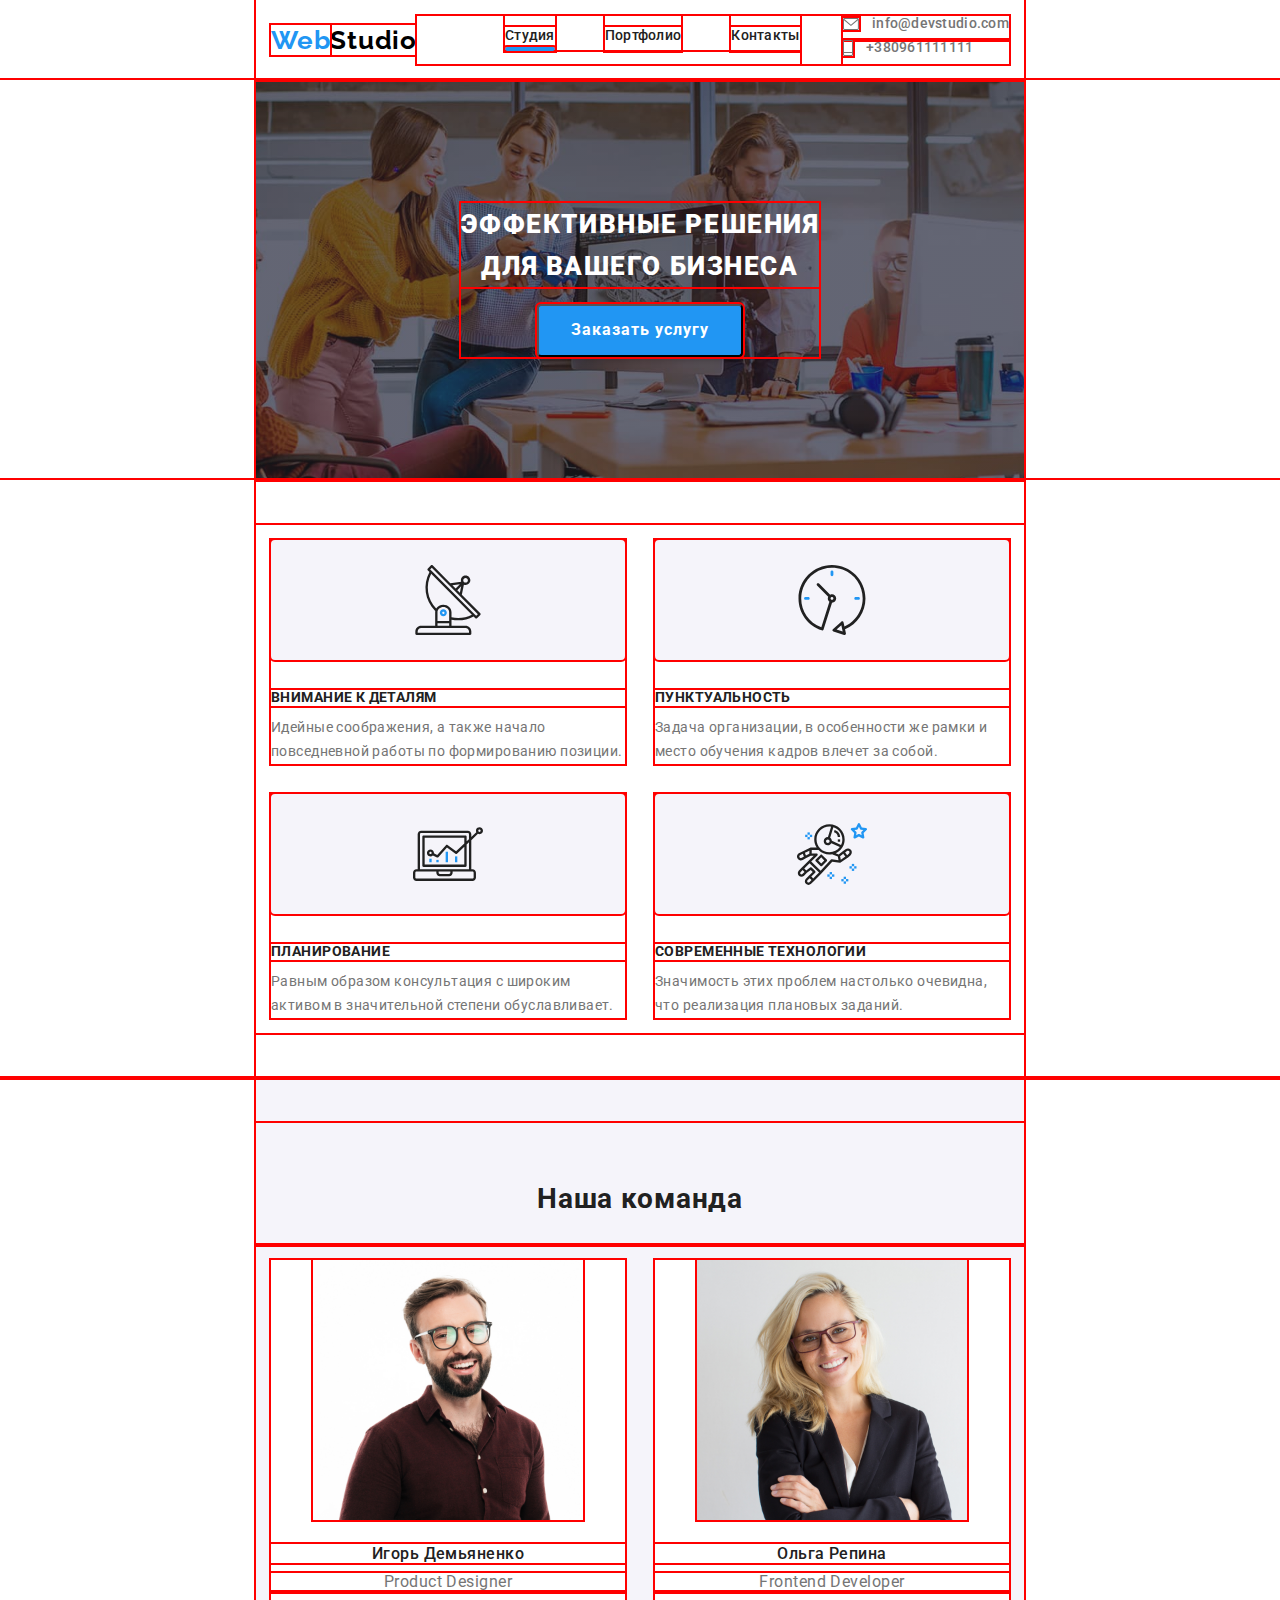
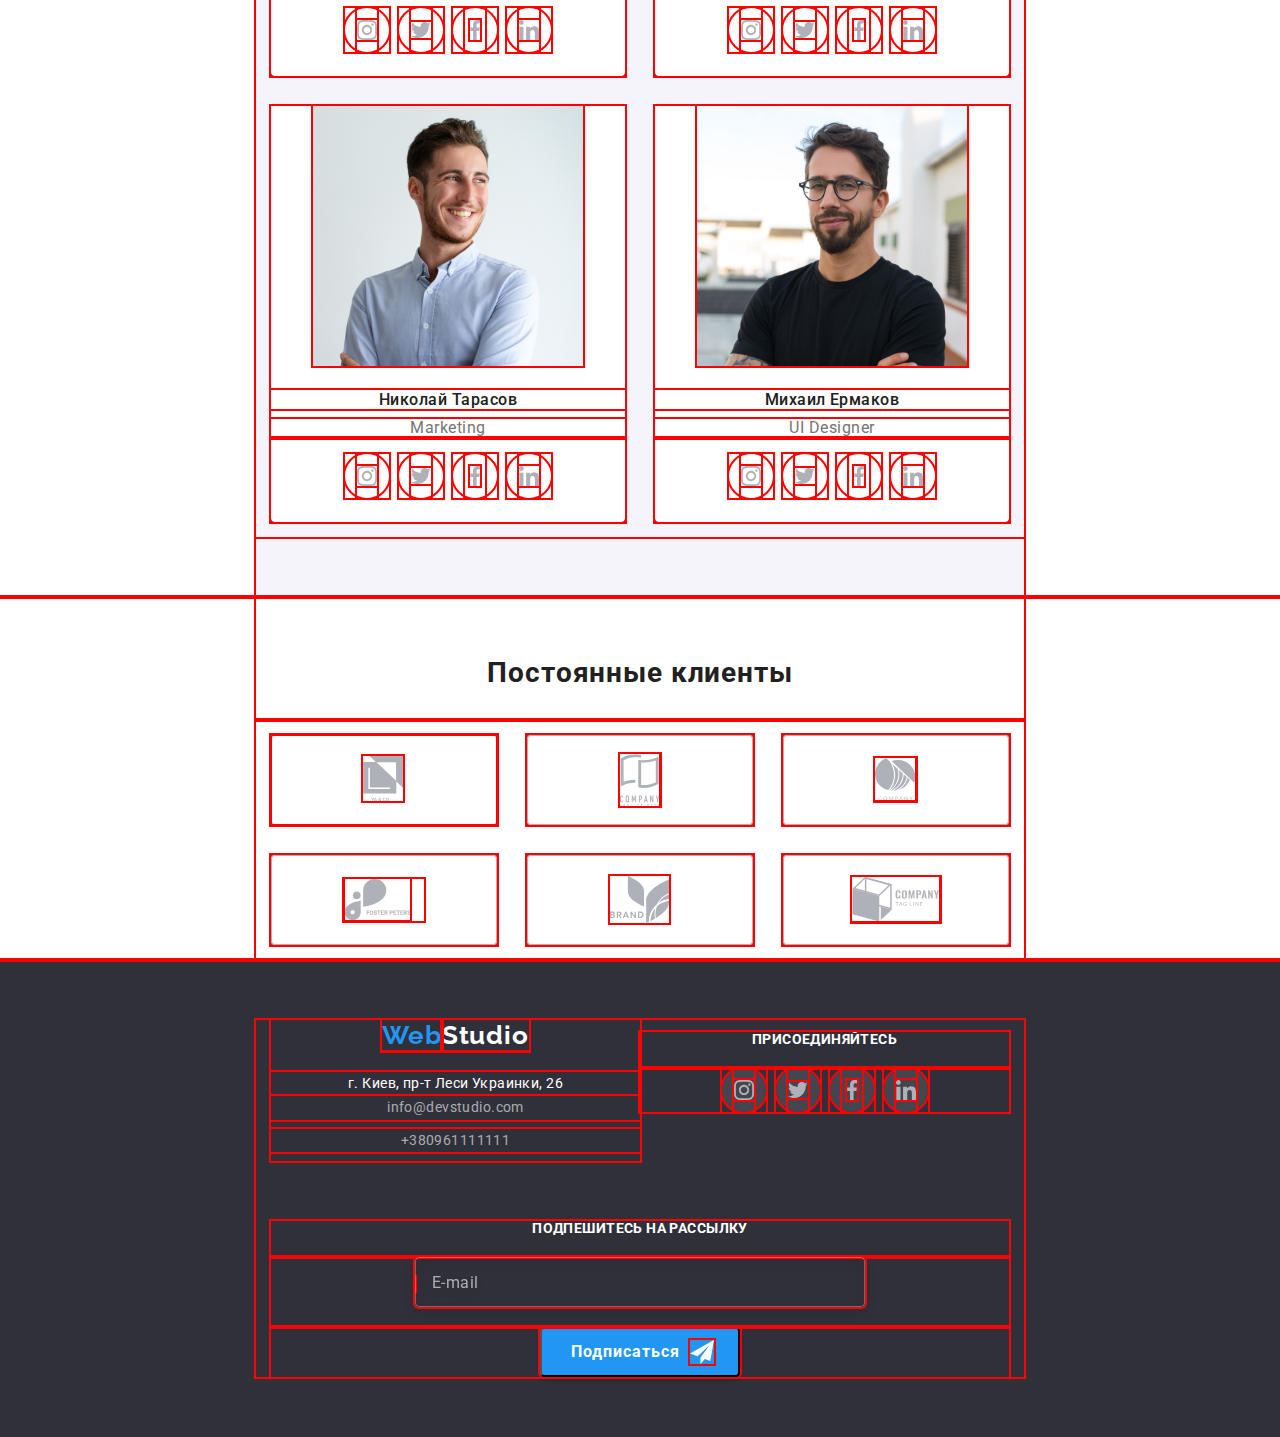
==== commit 7d258eeb: "форма" ====
--- a/index.html
+++ b/index.html
@@ -124,25 +124,25 @@
                 </div>
             </section>
 
-            <!-- <section class="section-one margin-botton">
+           <section class="">
                 <div class="container">
                     <h2 class="section-title">Чем мы занимаемся</h2>
-                    <ul class="robota list flexbox">
+                    <ul class="robota list">
                         <li class="rob">
-                            <img src="./images/img.jpg" width="370" height="294" alt="картинка синхронизации ПК" />
+                            <img src="./images/img.jpg"  alt="картинка синхронизации ПК" />
                             <h3 class="annexes">ДЕСКТОПНЫЕ ПРИЛОЖЕНИЯ</h3>
                         </li>
                         <li class="rob">
-                            <img src="./images/img1.jpg" width="370" height="294" alt="картинка напсаня кода" />
+                            <img src="./images/img1.jpg"  alt="картинка напсаня кода" />
                             <h3 class="annexes">МОБИЛЬНЫЕ ПРИЛОЖЕНИЯ</h3>
                         </li>
                         <li class="rob">
-                            <img src="./images/img3.jpg" width="370" height="294" alt="картинка мультицвет" />
+                            <img src="./images/img3.jpg"  alt="картинка мультицвет" />
                             <h3 class="annexes">ДИЗАЙНЕРСКИЕ РЕШЕНИЯ</h3>
                         </li>
                     </ul>
                 </div>
-            </section>  -->
+            </section>  
 
             <section class="">
                 <div class="comanda-bgs">
@@ -481,9 +481,8 @@
                     </div>
 
                     <div class="div-check">
-                        <label class="label-check">"Соглашаюсь с рассылкой и принимаю"
-                            <a class="a-check" href="">Условия договора</a>
-
+                        <label class="label-check">
+                            <a class="a-check" href="">Условия договора</a>"Соглашаюсь с рассылкой и принимаю"
                             <input type="checkbox" class="visually" name="checkbox" />
                             <span class="check-box"></span>
                         </label>
--- a/css/main.min.css
+++ b/css/main.min.css
@@ -1,2 +1,2 @@
-html{-webkit-box-sizing:border-box;box-sizing:border-box}*,*::after,*::before{-webkit-box-sizing:inherit;box-sizing:inherit;outline:2px solid red}.page{background-color:var(--wite-color);color:var(--primary-text-color);font-family:Roboto, sans-serif;font-size:14px;line-height:1.71;letter-spacing:0.03em}.list{padding:0;margin:0;list-style:none}.img{display:block;max-width:100%;height:auto}.page-header{position:relative;margin-right:auto;margin-left:auto;text-align:center}@media screen and (min-width: 480px){.page-header{width:480px}}@media screen and (min-width: 768px){.page-header{width:768px}}@media screen and (min-width: 1600px){.page-header{width:1600px;display:-webkit-box;display:-ms-flexbox;display:flex;-webkit-box-align:center;-ms-flex-align:center;align-items:center}}.pege-logo{margin-left:auto;margin-right:auto;padding-left:15px;padding-right:15px;padding-top:16px;padding-bottom:16px;display:-webkit-box;display:-ms-flexbox;display:flex;-webkit-box-pack:justify;-ms-flex-pack:justify;justify-content:space-between;-webkit-box-align:center;-ms-flex-align:center;align-items:center}@media screen and (min-width: 480px){.pege-logo{height:60px}}@media screen and (min-width: 768px){.pege-logo{height:80px;width:768px}}@media screen and (min-width: 1600px){.pege-logo{width:1200px;height:80px}}.pege-logo .logo.current{color:#000;font-family:Raleway, sans-serif;letter-spacing:0.03em;font-weight:bold;font-size:24px;line-height:28px;letter-spacing:0.03em;text-decoration:none}@media screen and (min-width: 768px){.pege-logo .logo.current{font-size:26px;line-height:1.19}}.pege-logo .logo.current .logoacc{color:#2196f3;font-family:Raleway, sans-serif;letter-spacing:0.03em;font-weight:bold;font-size:24px;line-height:1.16;text-decoration:none;padding:0}@media screen and (min-width: 768px){.pege-logo .logo.current .logoacc{font-size:26px;line-height:1.19}}.menu-button{display:-webkit-inline-box;display:-ms-inline-flexbox;display:inline-flex;margin:0;padding:0;border:0px;background-color:transparent}.menu-button .icon-cross{display:none}@media screen and (min-width: 768px){.menu-button{display:none}}.menu-button.is-open .icon-cross{display:block}.menu-button.is-open .icon-menu{display:none}.menu-container{padding:20px;text-align:center;font-size:20px;background:#FFFFFF;-webkit-box-shadow:0px 4px 8px rgba(0,0,0,0.04),0px 2px 4px rgba(0,0,0,0.08),0px 1px 3px rgba(0,0,0,0.16);box-shadow:0px 4px 8px rgba(0,0,0,0.04),0px 2px 4px rgba(0,0,0,0.08),0px 1px 3px rgba(0,0,0,0.16);padding-top:60px;padding-bottom:60px}@media screen and (max-width: 767px){.menu-container{display:block}}@media screen and (min-width: 480px){.menu-container{width:480px}}@media screen and (min-width: 768px){.menu-container{display:-webkit-box;display:-ms-flexbox;display:flex;-webkit-box-align:center;-ms-flex-align:center;align-items:center;padding:0;margin:0}}@media screen and (max-width: 767px){.menu-container{display:none;position:absolute;top:100%;left:0;width:100%}.menu-container.is-open{display:block}}@media screen and (min-width: 768px){.menu-container{width:768px;display:-webkit-box;display:-ms-flexbox;display:flex;-webkit-box-pack:justify;-ms-flex-pack:justify;justify-content:space-between;-webkit-box-flex:1;-ms-flex-positive:1;flex-grow:1}}.site-nav{margin-bottom:60px}@media screen and (min-width: 768px){.site-nav{display:-webkit-box;display:-ms-flexbox;display:flex;margin-bottom:0px;margin-left:88px}}@media screen and (min-width: 1600px){.site-nav{margin-right:305px;margin-left:93px}}.navigation{display:block}@media screen and (min-width: 1600px){.navigation{display:-webkit-box;display:-ms-flexbox;display:flex;-webkit-box-align:center;-ms-flex-align:center;align-items:center}}.link{position:relative;text-decoration:none;-webkit-transition:250ms cubic-bezier(0.4, 0, 0.2, 1);transition:250ms cubic-bezier(0.4, 0, 0.2, 1);color:#212121;font-weight:500;font-size:14px;line-height:1.14;letter-spacing:0.02em;padding-bottom:8px}.link:hover,.link:focus{color:#2196f3;-webkit-transition:250ms cubic-bezier(0.4, 0, 0.2, 1);transition:250ms cubic-bezier(0.4, 0, 0.2, 1)}.line::after{content:"";position:absolute;left:0;bottom:0px;width:100%;height:4px;border-radius:2px;background-color:#2196f3}@media screen and (max-width: 767px){.menu-item{margin-bottom:40px}}@media screen and (min-width: 768px){.menu-item+.menu-item{margin-left:50px}}.centrauto{padding-top:60px;padding-left:15px;padding-right:15px;margin-left:auto;margin-right:auto}@media screen and (min-width: 480px){.centrauto{width:480px}}@media screen and (min-width: 768px){.centrauto{width:768px}}@media screen and (min-width: 1600px){.centrauto{width:1600px}}.section.list{list-style:none;margin-top:0;margin-bottom:0;padding-left:0}@media screen and (min-width: 480px){.section.list{width:480px}}@media screen and (min-width: 768px){.section.list{width:768px;width:768px;display:-webkit-box;display:-ms-flexbox;display:flex;-ms-flex-wrap:wrap;flex-wrap:wrap;margin:-15px}}@media screen and (min-width: 1600px){.section.list{padding-left:200px;padding-right:200px;margin:-15px;width:1600px}}@media screen and (min-width: 768px){.zzz{width:calc((100% - 2 * 30px) / 2);margin:15px;padding-bottom:0}}@media screen and (min-width: 1600px){.zzz{width:calc((100% - 4 * 30px) / 4);margin:15px;padding-bottom:0}}.zzz.list-item::before{display:block;content:"";background-repeat:no-repeat;background-position:center;background-color:#f5f4fa;border-radius:4px;margin-bottom:30px;background-size:auto;border:1px solid transparent;border-radius:4px;margin-bottom:30px;-webkit-box-pack:center;-ms-flex-pack:center;justify-content:center;width:100%;height:120px}.zzz.list-item:nth-child(1)::before{background-image:url(../images/antenna.svg)}.zzz.list-item:nth-child(2)::before{background-image:url(../images/clock-1.svg)}.zzz.list-item:nth-child(3)::before{background-image:url(../images/diagram.svg)}.zzz.list-item:nth-child(4)::before{background-image:url(../images/astronaut.svg)}.paragraf{display:contents;font-style:normal;font-weight:normal;font-size:14px;line-height:1.71;letter-spacing:0.03em;color:#757575}.section-sub{color:#212121;font-weight:700;font-size:14px;line-height:1.14;letter-spacing:0.03em;text-transform:uppercase;margin-bottom:10px;margin-top:0;text-align:center}@media screen and (min-width: 768px){.section-sub{text-align:left}}@media screen and (min-width: 1600px){.section-sub{text-align:left}}.footer-fon{padding-top:60px;padding-bottom:60px;background-color:#2F303A}@media screen and (max-width: 1599px){.footer-fon{text-align:center}}.fon{margin-right:auto;margin-left:auto;padding-right:15px;padding-left:15px}@media screen and (max-width: 1599px) and (min-width: 768px){.fon{-ms-flex-pack:distribute;justify-content:space-around;-ms-flex-wrap:wrap;flex-wrap:wrap}}@media screen and (min-width: 480px){.fon{width:480px}}@media screen and (min-width: 768px){.fon{width:768px;display:-webkit-box;display:-ms-flexbox;display:flex;-webkit-box-align:baseline;-ms-flex-align:baseline;align-items:baseline}}@media screen and (min-width: 1600px){.fon{width:1600px}}.fon .logodark{color:#fff}@media screen and (min-width: 768px){.footer-contacts{width:50%}}@media screen and (min-width: 1600px){.footer-contacts{margin-right:70px}}@media screen and (max-width: 1599px){.footer-contacts{margin-bottom:60px}}@media screen and (max-width: 1599px){.footer-contacts{text-align:center}}.footer-contacts .logo.current{display:inline-block;color:#000;font-family:Raleway, sans-serif;letter-spacing:0.03em;font-weight:bold;font-size:24px;line-height:28px;letter-spacing:0.03em;text-decoration:none;padding-top:0;padding-bottom:0;margin-right:0}@media screen and (min-width: 768px){.footer-contacts .logo.current{font-size:26px;line-height:1.19}}.footer-contacts .logoacc{color:#2196f3;font-family:Raleway, sans-serif;letter-spacing:0.03em;font-weight:bold;font-size:24px;line-height:1.16;text-decoration:none}@media screen and (min-width: 768px){.footer-contacts .logoacc{font-size:26px;line-height:1.19}}.footer-contacts .info-footer{display:block;color:rgba(255,255,255,0.6);margin-bottom:9px}.footer-contacts .addres{display:block;color:#fff;font-family:Roboto;font-style:normal;font-weight:normal;font-size:14px;line-height:1.7;color:#fff;margin-top:20px}.margin-botton{padding-bottom:94px;margin-right:auto;margin-left:auto}.rob{display:-webkit-box;display:-ms-flexbox;display:flex;position:relative}.rob:not(:last-child){margin-right:30px}.annexes{position:absolute;bottom:0;left:0;font-weight:bold;font-size:14px;line-height:1.14;text-align:center;text-transform:uppercase;color:#fff;-webkit-box-pack:center;-ms-flex-pack:center;justify-content:center;-webkit-box-align:center;-ms-flex-align:center;align-items:center;display:-webkit-box;display:-ms-flexbox;display:flex;width:100%;height:70px;margin:0;background-color:rgba(47,48,58,0.8)}.section-one.f.sec{background-color:#f5f4fa}.section-one.f.margin-botton{background:#f5f4fa;padding-top:94px}.section-title{color:#212121;font-weight:700;font-size:36px;line-height:1.16;margin-bottom:50px;margin-top:0;text-align:center}.page-header .info{display:block;margin-bottom:16px}@media screen and (min-width: 768px){.page-header .info{margin-bottom:0px}}@media screen and (min-width: 1600px){.page-header .info{display:-webkit-box;display:-ms-flexbox;display:flex}}.info{color:#757575;font-weight:500;font-size:14px;line-height:1.14;letter-spacing:0.02em;text-decoration:none;-webkit-box-align:center;-ms-flex-align:center;align-items:center;-webkit-transition:250ms cubic-bezier(0.4, 0, 0.2, 1);transition:250ms cubic-bezier(0.4, 0, 0.2, 1)}.info:hover{color:#2196f3}.info-footer{font-family:Roboto;font-style:normal;font-weight:normal;font-size:14px;line-height:1.71;color:rgba(255,255,255,0.6);margin-bottom:9px;text-decoration:none}.proba{margin-top:0;margin-bottom:0;padding-left:0}@media screen and (min-width: 1600px){.proba{display:-webkit-box;display:-ms-flexbox;display:flex}}.button-info{vertical-align:middle;-webkit-box-align:center;-ms-flex-align:center;align-items:center;width:16px;height:12px;fill:currentColor;margin-right:10px}.button-info-tel{vertical-align:middle;-webkit-box-align:center;-ms-flex-align:center;align-items:center;width:10px;height:16px;fill:currentColor;margin-right:10px}.tel{color:#757575;font-weight:500;font-size:14px;line-height:1.14;letter-spacing:0.02em;text-decoration:none}.tel:hover{color:#2196f3}.hero{display:-webkit-box;display:-ms-flexbox;display:flex;-webkit-box-pack:center;-ms-flex-pack:center;justify-content:center;text-align:center;-webkit-box-align:center;-ms-flex-align:center;align-items:center;margin-right:auto;margin-left:auto;background:#2f303a;background-image:-webkit-gradient(linear, left top, right top, from(rgba(47,48,58,0.4)), to(rgba(47,48,58,0.4))),url(../images/herogo.jpg);background-image:linear-gradient(to right, rgba(47,48,58,0.4), rgba(47,48,58,0.4)),url(../images/herogo.jpg);background-size:cover;background-repeat:no-repeat;background-position:center}@media screen and (min-width: 480px){.hero{width:480px;height:400px}}@media screen and (min-width: 768px){.hero{height:400px;width:768px}}@media screen and (min-width: 1600px){.hero{height:600px;width:1600px;padding:0}}.hero-container-hero{margin-right:auto;margin-left:auto}@media screen and (min-width: 480px){.hero-container-hero{width:480px;height:400px}}@media screen and (min-width: 768px){.hero-container-hero{height:400px;width:768px}}@media screen and (min-width: 1600px){.hero-container-hero{height:600px;width:1600px}}.hero-title{color:#fff;text-align:center;letter-spacing:0.06em;text-transform:uppercase;font-weight:900;font-size:26px;line-height:1.62}@media screen and (min-width: 1600px){.hero-title{font-size:44px;line-height:1.36}}.prortfolio{padding-top:60px;padding-bottom:60px}.container{padding-left:15px;padding-right:15px;margin-left:auto;margin-right:auto}@media screen and (min-width: 480px){.container{width:480px}}@media screen and (min-width: 768px){.container{width:768px}}@media screen and (min-width: 1600px){.container{width:1600px}}.liniya{text-decoration:none;border:none}.section-titles{font-weight:bold;font-size:18px;line-height:2;letter-spacing:0.06em;color:#212121;padding-bottom:8px;margin:0;text-decoration:none}.section.wrap{display:-webkit-box;display:-ms-flexbox;display:flex;-ms-flex-wrap:wrap;flex-wrap:wrap;-webkit-box-sizing:border-box;box-sizing:border-box;-webkit-box-pack:justify;-ms-flex-pack:justify;justify-content:space-between}.container-button{padding-left:0;margin-top:0;margin-bottom:34px;display:-webkit-box;display:-ms-flexbox;display:flex;padding-left:0}@media screen and (min-width: 768px){.container-button{-webkit-box-pack:center;-ms-flex-pack:center;justify-content:center}}@media screen and (max-width: 767px){.container-button{-ms-flex-wrap:wrap;flex-wrap:wrap}}.button{font-weight:500;font-size:16px;line-height:1.62;padding:6px 22px;background:#f5f4fa;border-radius:4px;border:none;margin-left:0;margin-bottom:34px}.button:not(:last-child){margin-right:8px}@media screen and (max-width: 767px){.button:not(:last-child):nth-child(-n+3){margin-bottom:15px}}.button{display:-webkit-inline-box;display:-ms-inline-flexbox;display:inline-flex;color:#212121;background-color:#f5f4fa;-webkit-transition:250ms cubic-bezier(0.4, 0, 0.2, 1);transition:250ms cubic-bezier(0.4, 0, 0.2, 1)}.button:hover,.button:focus{color:#fff;background-color:#2196f3}.list.portfolio{width:100%;margin:0;padding:0;list-style:none}@media screen and (min-width: 480px){.list.portfolio{width:480px}}@media screen and (min-width: 768px){.list.portfolio{width:768px;display:-webkit-box;display:-ms-flexbox;display:flex;-ms-flex-wrap:wrap;flex-wrap:wrap;margin:-15px;padding-bottom:0;padding-left:0;padding-right:0;margin:-15px}}@media screen and (min-width: 1600px){.list.portfolio{width:1600px;margin:-15px}}.text{padding:20px 24px}.job{font-size:16px;line-height:1.87;margin-bottom:0px;margin-top:0;font-style:normal;font-weight:normal;font-size:16px;letter-spacing:0.03em;color:#757575;text-decoration:none;border:none}.texno{display:-webkit-box;display:-ms-flexbox;display:flex;position:absolute;width:322px;height:168px;top:50%;left:50%;-webkit-transform:translate(-50%, -50%);transform:translate(-50%, -50%);margin:0;color:#ffffff;font-size:18px;line-height:1.56;opacity:0;-webkit-transition:250ms cubic-bezier(0.4, 0, 0.2, 1);transition:250ms cubic-bezier(0.4, 0, 0.2, 1)}.foto{position:relative;overflow:hidden}.foto:hover .texno{opacity:1}.foto:hover .overlay{opacity:1;-webkit-transform:translateY(0);transform:translateY(0)}.img{display:block;max-width:100%;height:auto}.overlay{position:absolute;top:0;left:0;width:100%;height:100%;background-color:rgba(33,150,243,0.9);opacity:0;-webkit-transition:250ms cubic-bezier(0.4, 0, 0.2, 1);transition:250ms cubic-bezier(0.4, 0, 0.2, 1);-webkit-transform:translateY(100%);transform:translateY(100%)}.margin-botton .container-wrap{width:1170px;margin-right:auto;margin-left:auto}.item-portfolio{background:#fff;border:1px solid #eeeeee;-webkit-box-sizing:border-box;box-sizing:border-box;margin-bottom:30px;-webkit-box-pack:center;-ms-flex-pack:center;justify-content:center;background-position:center;margin-right:auto;margin-left:auto}@media screen and (min-width: 480px){.item-portfolio{width:480px}}@media screen and (min-width: 768px){.item-portfolio{width:768px;width:calc((100% - 2 * 30px) / 2);margin:15px;padding-bottom:0}}@media screen and (min-width: 1600px){.item-portfolio{width:1600px;width:calc((100% - 3 * 30px) / 3);margin:15px;padding-bottom:0}}.item-portfolio:hover{border:1px solid #eeeeee;-webkit-box-sizing:border-box;box-sizing:border-box;-webkit-box-shadow:0px 1px 1px rgba(0,0,0,0.12),0px 4px 4px rgba(0,0,0,0.06),1px 4px 6px rgba(0,0,0,0.16);box-shadow:0px 1px 1px rgba(0,0,0,0.12),0px 4px 4px rgba(0,0,0,0.06),1px 4px 6px rgba(0,0,0,0.16)}.comanda-bgs{margin-right:auto;margin-left:auto}@media screen and (min-width: 480px){.comanda-bgs{width:480px}}@media screen and (min-width: 768px){.comanda-bgs{width:768px}}@media screen and (min-width: 1600px){.comanda-bgs{width:1600px}}.bgc{margin-right:auto;margin-left:auto;margin:0;background-color:#f5f4fa;width:100%;text-align:center;padding-left:15px;padding-right:15px;padding-bottom:60px}@media screen and (min-width: 480px){.bgc{width:480px;padding-left:0;padding-right:0}}@media screen and (min-width: 768px){.bgc{width:768px;width:768px;-ms-flex-wrap:wrap;flex-wrap:wrap;padding-left:0;padding-right:0;padding-top:45px}}@media screen and (min-width: 1600px){.bgc{width:1600px;padding-top:79px}}.section-four{width:100%;margin:0;padding:0;list-style:none;padding-left:15px;padding-right:15px}@media screen and (min-width: 768px){.section-four{width:768px;width:768px;display:-webkit-box;display:-ms-flexbox;display:flex;-ms-flex-wrap:wrap;flex-wrap:wrap;padding-left:0;padding-right:0}}@media screen and (min-width: 1600px){.section-four{width:1600px}}.four{background-color:#fff;-webkit-box-shadow:0px 1px 3px rgba(0,0,0,0.12),0px 1px 1px rgba(0,0,0,0.14),0px 2px 1px rgba(0,0,0,0.2);box-shadow:0px 1px 3px rgba(0,0,0,0.12),0px 1px 1px rgba(0,0,0,0.14),0px 2px 1px rgba(0,0,0,0.2);border-radius:0px 0px 4px 4px;text-align:center;-webkit-box-pack:center;-ms-flex-pack:center;justify-content:center;background-position:center;margin-right:auto;margin-left:auto;margin-bottom:30px}@media screen and (min-width: 768px){.four{width:calc((100% - 2 * 30px) / 2);margin:15px;padding-bottom:0}}@media screen and (min-width: 1600px){.four{width:calc((100% - 4 * 30px) / 4);margin:15px;padding-bottom:0}}.section-name{font-weight:500;font-size:16px;line-height:1.19;font-style:normal;text-align:center;letter-spacing:0.03em;margin-bottom:10px;margin-top:30px;color:#212121}.section-en{margin:0;padding:0;font-size:16px;line-height:1.18;text-align:center;font-style:normal;font-weight:normal;letter-spacing:0.03em;color:#757575}.section-title-co{-webkit-box-pack:center;-ms-flex-pack:center;justify-content:center;background-position:center;margin-right:auto;margin-left:auto;padding-top:60px;padding-bottom:30px;margin:0;font-family:Roboto;font-style:normal;font-weight:bold;font-size:28px;line-height:1.17;text-align:center;letter-spacing:0.03em;color:#212121}@media screen and (min-width: 768px){.section-title-co{width:768px;width:768px}}@media screen and (min-width: 1600px){.section-title-co{width:1600px;font-family:Roboto;font-style:normal;font-weight:bold;font-size:36px;line-height:1.16;letter-spacing:0.03em;color:#212121}}.button-a{display:-webkit-box;display:-ms-flexbox;display:flex;-webkit-box-pack:center;-ms-flex-pack:center;justify-content:center;-webkit-box-align:center;-ms-flex-align:center;align-items:center;padding-bottom:24px;padding-top:16px;margin-right:auto;margin-left:auto;margin:0}.li-button:not(:last-child){margin-right:10px}.href-button{background-color:#fff;width:44px;height:44px;padding:12px;display:-webkit-box;display:-ms-flexbox;display:flex;border:transparent;border-radius:50%;-webkit-box-pack:center;-ms-flex-pack:center;justify-content:center;-webkit-box-align:center;-ms-flex-align:center;align-items:center}.href-button:hover{background-color:#2196f3}.href-button:hover .svg-button{fill:#fff}.svg-button{fill:#afb1b8;-webkit-transition:250ms cubic-bezier(0.4, 0, 0.2, 1);transition:250ms cubic-bezier(0.4, 0, 0.2, 1);width:44px;height:44px}.container-six{margin-right:auto;margin-left:auto;text-align:center}@media screen and (min-width: 480px){.container-six{width:480px}}@media screen and (min-width: 768px){.container-six{width:768px}}@media screen and (min-width: 1600px){.container-six{width:1600px}}.li-icon{width:100%;display:-webkit-box;display:-ms-flexbox;display:flex;-ms-flex-wrap:wrap;flex-wrap:wrap;-webkit-box-sizing:border-box;box-sizing:border-box;-webkit-box-pack:center;-ms-flex-pack:center;justify-content:center;-webkit-box-align:center;-ms-flex-align:center;align-items:center}.six-link{width:210px;-webkit-box-pack:center;-ms-flex-pack:center;justify-content:center;-webkit-box-align:center;-ms-flex-align:center;align-items:center;height:90px;width:calc((100% - 2 * 30px) / 2);margin:15px;padding-bottom:0}@media screen and (min-width: 768px){.six-link{width:calc((100% - 3 * 30px) / 3)}}@media screen and (min-width: 1600px){.six-link{width:calc((100% - 30px * 6) / 6)}}.logo-link{display:-webkit-box;display:-ms-flexbox;display:flex;margin:0;height:90px;color:#afb1b8;border:1px solid #afb1b8;border-radius:4px;-webkit-box-pack:center;-ms-flex-pack:center;justify-content:center;-webkit-box-align:center;-ms-flex-align:center;align-items:center;-webkit-transition:250ms cubic-bezier(0.4, 0, 0.2, 1);transition:250ms cubic-bezier(0.4, 0, 0.2, 1)}.logo-link:hover{color:#2196f3;border:1px solid #2196f3}.logo-one{width:100%;height:100%;fill:currentColor}.logo-two{width:40px;height:52px;fill:currentColor}.logo-three{display:-webkit-box;display:-ms-flexbox;display:flex;-webkit-box-sizing:border-box;box-sizing:border-box;-webkit-box-pack:center;-ms-flex-pack:center;justify-content:center;-webkit-box-align:center;-ms-flex-align:center;align-items:center;width:41px;height:43px;fill:currentColor}.logo-four{width:80px;height:42px;fill:currentColor}.logo-five{width:59px;height:47px;fill:currentColor}.logo-six{width:88px;height:45px;fill:currentColor}.hero-button{color:#fff;background-color:#2196f3;font-family:Roboto;font-style:normal;font-weight:bold;font-size:16px;line-height:1.8;-webkit-box-align:center;-ms-flex-align:center;align-items:center;text-align:center;letter-spacing:0.06em;padding:10px 32px;-webkit-box-shadow:0px 4px 4px rgba(0,0,0,0.15);box-shadow:0px 4px 4px rgba(0,0,0,0.15);border-radius:4px}.footer-icon{margin-bottom:60px;text-align:center}@media screen and (max-width: 1599px){.footer-icon{text-align:center}}@media screen and (max-width: 1599px){.footer-icon{margin-bottom:60px}}@media screen and (min-width: 768px){.footer-icon{width:50%}}@media screen and (min-width: 768px){.div-footer-too{width:100%}}@media screen and (min-width: 1600px){.div-footer-too{margin-left:93px}}@media screen and (max-width: 1599px){.div-footer-too{text-align:center}}@media screen and (min-width: 1600px){.div-footer-too{margin-left:94px}}.tekst-footer{font-family:Roboto;font-style:normal;font-weight:bold;font-size:14px;line-height:1.14;text-transform:uppercase;color:#fff;padding-bottom:20px;padding-top:0;margin:0}.icon-footer{display:-webkit-box;display:-ms-flexbox;display:flex;-webkit-box-pack:center;-ms-flex-pack:center;justify-content:center;-webkit-box-align:center;-ms-flex-align:center;align-items:center;margin-right:auto;margin-left:auto}.href-button.white{background:rgba(255,255,255,0.1);width:44px;height:44px;padding:12px;display:-webkit-box;display:-ms-flexbox;display:flex;border:transparent;border-radius:50%;-webkit-box-pack:center;-ms-flex-pack:center;justify-content:center;-webkit-box-align:center;-ms-flex-align:center;align-items:center;-webkit-transition:250ms cubic-bezier(0.4, 0, 0.2, 1);transition:250ms cubic-bezier(0.4, 0, 0.2, 1)}.href-button.white:hover{background-color:#2196f3}.btn-close{position:absolute;top:0;right:0;margin:8px;display:-webkit-box;display:-ms-flexbox;display:flex;-webkit-box-pack:center;-ms-flex-pack:center;justify-content:center;-webkit-box-align:center;-ms-flex-align:center;align-items:center;width:30px;height:30px;border-radius:50%;background:#ffffff;border:1px solid rgba(0,0,0,0.1);-webkit-transition:250ms cubic-bezier(0.4, 0, 0.2, 1);transition:250ms cubic-bezier(0.4, 0, 0.2, 1)}.btn-close:hover{fill:#2196f3}.backdrop{position:fixed;top:0;left:0;height:1024px;background:rgba(0,0,0,0.2);right:0;z-index:1;-webkit-transition:250ms cubic-bezier(0.4, 0, 0.2, 1);transition:250ms cubic-bezier(0.4, 0, 0.2, 1);background-color:rgba(0,0,0,0.2);padding-right:15px;padding-left:15px;padding-top:93px}.is-hidden{opacity:0;pointer-events:none}.modal{position:absolute;top:50%;left:50%;-webkit-transform:translate(-50%, -50%) scale(1);transform:translate(-50%, -50%) scale(1);width:450px;height:609px;background:#fff;-webkit-box-shadow:0px 1px 3px rgba(0,0,0,0.12),0px 1px 1px rgba(0,0,0,0.14),0px 2px 1px rgba(0,0,0,0.2);box-shadow:0px 1px 3px rgba(0,0,0,0.12),0px 1px 1px rgba(0,0,0,0.14),0px 2px 1px rgba(0,0,0,0.2);border-radius:4px;-webkit-transition:250ms cubic-bezier(0.4, 0, 0.2, 1);transition:250ms cubic-bezier(0.4, 0, 0.2, 1);overflow-y:scroll}@media screen and (min-width: 1600px){.modal{width:528px;height:581px}}.div-check{display:-webkit-box;display:-ms-flexbox;display:flex;-webkit-box-orient:horizontal;-webkit-box-direction:normal;-ms-flex-direction:row;flex-direction:row;-webkit-box-pack:center;-ms-flex-pack:center;justify-content:center;margin-bottom:30px;position:relative}.visually{-webkit-appearance:none;-moz-appearance:none;appearance:none;position:absolute}.visually:checked+.check-box{background-image:url(../images/galochka.svg);background-position-y:center;-webkit-transform:translateY(50%);transform:translateY(50%);background-repeat:no-repeat;-webkit-transition:250ms cubic-bezier(0.4, 0, 0.2, 1);transition:250ms cubic-bezier(0.4, 0, 0.2, 1);background-color:#2196f3;fill:#fff;border-radius:2px;background-size:contain;background-origin:border-box;border:0.2px}.label-check{margin-bottom:4px;font-family:Roboto;font-style:normal;font-weight:normal;font-size:14px;line-height:1.71;letter-spacing:0.03em;color:#757575}.a-check{color:#2196f3;border-bottom:1px solid #2196f3;display:inline-block;line-height:0.85}.check-box{position:absolute;background-image:url(../images/ramka.svg);width:16px;height:15px;left:0;bottom:15px;-webkit-transform:translateY(50%);transform:translateY(50%);-webkit-transition:250ms cubic-bezier(0.4, 0, 0.2, 1);transition:250ms cubic-bezier(0.4, 0, 0.2, 1)}.check-btm{display:-webkit-box;display:-ms-flexbox;display:flex;-webkit-box-align:center;-ms-flex-align:center;align-items:center;text-align:center;-webkit-box-pack:center;-ms-flex-pack:center;justify-content:center;width:200px;height:50px;background:#188ce8;-webkit-box-shadow:0px 4px 4px rgba(0,0,0,0.15);box-shadow:0px 4px 4px rgba(0,0,0,0.15);border-radius:4px;font-family:Roboto;font-style:normal;font-weight:bold;font-size:16px;line-height:1.87;border:none;letter-spacing:0.06em;margin-left:124px;color:#ffffff}.div-e-mail{text-align:center}.e-mail-input{width:100%;height:50px;border:1px solid rgba(255,255,255,0.3);-webkit-box-sizing:border-box;box-sizing:border-box;border-radius:4px;margin-bottom:20px;font-family:Roboto;font-style:normal;font-weight:normal;font-size:16px;line-height:1.25;letter-spacing:0.03em;color:rgba(255,255,255,0.6);background-color:transparent;-webkit-filter:drop-shadow(0px 4px 4px rgba(0,0,0,0.15));filter:drop-shadow(0px 4px 4px rgba(0,0,0,0.15));padding:15px 16px}@media screen and (min-width: 768px){.e-mail-input{width:450px}}@media screen and (min-width: 1600px){.e-mail-input{width:358px;margin:0}}.e-mail-input::-webkit-input-placeholder{font-family:Roboto;font-style:normal;font-weight:normal;font-size:16px;line-height:1.25;display:-webkit-box;display:flex;-webkit-box-align:center;align-items:center;letter-spacing:0.03em;color:rgba(255,255,255,0.6)}.e-mail-input:-ms-input-placeholder{font-family:Roboto;font-style:normal;font-weight:normal;font-size:16px;line-height:1.25;display:-ms-flexbox;display:flex;-ms-flex-align:center;align-items:center;letter-spacing:0.03em;color:rgba(255,255,255,0.6)}.e-mail-input::-ms-input-placeholder{font-family:Roboto;font-style:normal;font-weight:normal;font-size:16px;line-height:1.25;display:-ms-flexbox;display:flex;-ms-flex-align:center;align-items:center;letter-spacing:0.03em;color:rgba(255,255,255,0.6)}.e-mail-input::placeholder{font-family:Roboto;font-style:normal;font-weight:normal;font-size:16px;line-height:1.25;display:-webkit-box;display:-ms-flexbox;display:flex;-webkit-box-align:center;-ms-flex-align:center;align-items:center;letter-spacing:0.03em;color:rgba(255,255,255,0.6)}.e-mail-label{margin-bottom:4px;font-style:normal;font-weight:normal;font-size:12px;line-height:14px;letter-spacing:0.01em;color:#757575}.div-e-mail-btn{text-align:center}@media screen and (min-width: 1600px){.div-e-mail-btn{margin-left:12px}}@media screen and (min-width: 1600px){.footer-btn{display:-webkit-box;display:-ms-flexbox;display:flex}}.btm-too{display:-webkit-box;display:-ms-flexbox;display:flex;-webkit-box-align:center;-ms-flex-align:center;align-items:center;text-align:center;padding-left:29px;width:200px;height:50px;background:#2196f3;-webkit-box-shadow:0px 4px 4px rgba(0,0,0,0.15);box-shadow:0px 4px 4px rgba(0,0,0,0.15);border-radius:4px;font-style:normal;font-weight:bold;font-size:16px;line-height:1.87;letter-spacing:0.06em;color:#fff;margin-right:auto;margin-left:auto;text-align:center}.svg-btm-too{width:24px;height:24px;margin-left:10px}.form-modal{display:-webkit-box;display:-ms-flexbox;display:flex;-webkit-box-orient:vertical;-webkit-box-direction:normal;-ms-flex-direction:column;flex-direction:column;padding:40px}.form-title{font-family:Roboto;font-style:normal;font-weight:bold;font-size:20px;line-height:1.2;text-align:center;letter-spacing:0.03em;color:#212121;margin-bottom:12px;margin-top:0}.form-field{position:relative;display:-webkit-box;display:-ms-flexbox;display:flex;-webkit-box-orient:vertical;-webkit-box-direction:normal;-ms-flex-direction:column;flex-direction:column}.form-label{margin-bottom:4px;font-family:Roboto;font-style:normal;font-weight:normal;font-size:12px;line-height:14px;letter-spacing:0.01em;color:#757575}.form-input{font:inherit;width:370px;height:40px;border:1px solid rgba(33,33,33,0.2);-webkit-box-sizing:border-box;box-sizing:border-box;border-radius:4px;margin-bottom:14px;padding-left:42px;outline:none;-webkit-transition:250ms cubic-bezier(0.4, 0, 0.2, 1);transition:250ms cubic-bezier(0.4, 0, 0.2, 1);background-position-y:center;background-position-x:center}@media screen and (min-width: 1600px){.form-input{width:448px}}.form-input:focus ~ .from-svg{fill:#2196f3;-webkit-transition:250ms cubic-bezier(0.4, 0, 0.2, 1);transition:250ms cubic-bezier(0.4, 0, 0.2, 1)}.form-input:focus{border:1px solid #2196f3;-webkit-transition:250ms cubic-bezier(0.4, 0, 0.2, 1);transition:250ms cubic-bezier(0.4, 0, 0.2, 1)}.texterea{width:370px;height:120px;border:1px solid rgba(33,33,33,0.2);-webkit-box-sizing:border-box;box-sizing:border-box;border-radius:4px;resize:none;margin-bottom:20px;padding:12px 16px;-webkit-transition:250ms cubic-bezier(0.4, 0, 0.2, 1);transition:250ms cubic-bezier(0.4, 0, 0.2, 1)}@media screen and (min-width: 1600px){.texterea{width:448px}}.texterea::-webkit-input-placeholder{font-family:Roboto;font-style:normal;font-weight:normal;font-size:14px;line-height:1.14;letter-spacing:0.01em;color:rgba(117,117,117,0.5)}.texterea:-ms-input-placeholder{font-family:Roboto;font-style:normal;font-weight:normal;font-size:14px;line-height:1.14;letter-spacing:0.01em;color:rgba(117,117,117,0.5)}.texterea::-ms-input-placeholder{font-family:Roboto;font-style:normal;font-weight:normal;font-size:14px;line-height:1.14;letter-spacing:0.01em;color:rgba(117,117,117,0.5)}.texterea::placeholder{font-family:Roboto;font-style:normal;font-weight:normal;font-size:14px;line-height:1.14;letter-spacing:0.01em;color:rgba(117,117,117,0.5)}.texterea:focus{border:1px solid #2196f3;-webkit-transition-duration:250ms;transition-duration:250ms;outline:none;-webkit-transition:250ms cubic-bezier(0.4, 0, 0.2, 1);transition:250ms cubic-bezier(0.4, 0, 0.2, 1)}.from-svg{position:absolute;top:50%;left:15px;-webkit-transform:translateY(-50%);transform:translateY(-50%)}
+html{-webkit-box-sizing:border-box;box-sizing:border-box}*,*::after,*::before{-webkit-box-sizing:inherit;box-sizing:inherit;outline:2px solid red}.page{background-color:var(--wite-color);color:var(--primary-text-color);font-family:Roboto, sans-serif;font-size:14px;line-height:1.71;letter-spacing:0.03em}.list{padding:0;margin:0;list-style:none}.img{display:block;max-width:100%;height:auto}.page-header{position:relative;margin-right:auto;margin-left:auto}@media screen and (max-width: 787px){.page-header{text-align:center}}@media screen and (min-width: 480px){.page-header{width:480px}}@media screen and (min-width: 768px){.page-header{width:768px}}@media screen and (min-width: 1600px){.page-header{width:1600px;display:-webkit-box;display:-ms-flexbox;display:flex;-webkit-box-align:center;-ms-flex-align:center;align-items:center}}.pege-logo{margin-left:auto;margin-right:auto;padding-left:15px;padding-right:15px;padding-top:16px;padding-bottom:16px;display:-webkit-box;display:-ms-flexbox;display:flex;-webkit-box-pack:justify;-ms-flex-pack:justify;justify-content:space-between;-webkit-box-align:center;-ms-flex-align:center;align-items:center}@media screen and (min-width: 480px){.pege-logo{height:60px}}@media screen and (min-width: 768px){.pege-logo{height:80px;width:768px}}@media screen and (min-width: 1600px){.pege-logo{width:1200px;height:80px}}.pege-logo .logo.current{color:#000;font-family:Raleway, sans-serif;letter-spacing:0.03em;font-weight:bold;font-size:24px;line-height:28px;letter-spacing:0.03em;text-decoration:none}@media screen and (min-width: 768px){.pege-logo .logo.current{font-size:26px;line-height:1.19}}.pege-logo .logo.current .logoacc{color:#2196f3;font-family:Raleway, sans-serif;letter-spacing:0.03em;font-weight:bold;font-size:24px;line-height:1.16;text-decoration:none;padding:0}@media screen and (min-width: 768px){.pege-logo .logo.current .logoacc{font-size:26px;line-height:1.19}}.menu-button{display:-webkit-inline-box;display:-ms-inline-flexbox;display:inline-flex;margin:0;padding:0;border:0px;background-color:transparent}.menu-button .icon-cross{display:none}@media screen and (min-width: 768px){.menu-button{display:none}}.menu-button.is-open .icon-cross{display:block}.menu-button.is-open .icon-menu{display:none}.menu-container{padding:40px;font-size:20px;background:#FFFFFF;padding-top:60px;padding-bottom:60px}@media screen and (max-width: 767px){.menu-container{display:block}}@media screen and (min-width: 480px){.menu-container{width:480px}}@media screen and (min-width: 768px){.menu-container{display:-webkit-box;display:-ms-flexbox;display:flex;padding:0;margin:0}}@media screen and (max-width: 767px){.menu-container{display:none;position:absolute;top:100%;left:0;width:100%}.menu-container.is-open{display:block}}@media screen and (min-width: 768px){.menu-container{width:768px;display:-webkit-box;display:-ms-flexbox;display:flex;-webkit-box-pack:justify;-ms-flex-pack:justify;justify-content:space-between;-webkit-box-flex:1;-ms-flex-positive:1;flex-grow:1}}.site-nav{margin-bottom:60px}@media screen and (min-width: 768px){.site-nav{display:-webkit-box;display:-ms-flexbox;display:flex;margin-bottom:0px;margin-left:88px}}@media screen and (min-width: 1600px){.site-nav{margin-right:305px;margin-left:93px}}.navigation{display:block}@media screen and (min-width: 1600px){.navigation{display:-webkit-box;display:-ms-flexbox;display:flex;-webkit-box-align:center;-ms-flex-align:center;align-items:center}}.link{position:relative;text-decoration:none;-webkit-transition:250ms cubic-bezier(0.4, 0, 0.2, 1);transition:250ms cubic-bezier(0.4, 0, 0.2, 1);color:#212121;font-weight:500;font-size:14px;line-height:1.14;letter-spacing:0.02em;padding-bottom:8px}.link:hover,.link:focus{color:#2196f3;-webkit-transition:250ms cubic-bezier(0.4, 0, 0.2, 1);transition:250ms cubic-bezier(0.4, 0, 0.2, 1)}.line::after{content:"";position:absolute;left:0;bottom:0px;width:100%;height:4px;border-radius:2px;background-color:#2196f3}@media screen and (max-width: 767px){.menu-item{margin-bottom:40px}}@media screen and (min-width: 768px){.menu-item+.menu-item{margin-left:50px}}.centrauto{padding-top:60px;padding-left:15px;padding-right:15px;margin-left:auto;margin-right:auto;padding-bottom:60px}@media screen and (min-width: 480px){.centrauto{width:480px}}@media screen and (min-width: 768px){.centrauto{width:768px}}@media screen and (min-width: 1600px){.centrauto{width:1600px}}.section.list{list-style:none;margin-top:0;margin-bottom:0;padding-left:0;margin-right:auto;margin-right:auto;margin-left:auto}@media screen and (min-width: 768px){.section.list{width:768px;width:768px;display:-webkit-box;display:-ms-flexbox;display:flex;-ms-flex-wrap:wrap;flex-wrap:wrap;margin:-15px}}@media screen and (min-width: 1600px){.section.list{margin:-15px;width:1600px}}@media screen and (min-width: 768px){.zzz{width:calc((100% - 2 * 30px) / 2);margin:15px;padding-bottom:0}}@media screen and (min-width: 1600px){.zzz{width:calc((100% - 4 * 30px) / 4);margin:15px;padding-bottom:0}}.zzz.list-item::before{display:block;content:"";background-repeat:no-repeat;background-position:center;background-color:#f5f4fa;border-radius:4px;margin-bottom:30px;background-size:auto;border:1px solid transparent;border-radius:4px;margin-bottom:30px;-webkit-box-pack:center;-ms-flex-pack:center;justify-content:center;width:100%;height:120px}.zzz.list-item:nth-child(1)::before{background-image:url(../images/antenna.svg)}.zzz.list-item:nth-child(2)::before{background-image:url(../images/clock-1.svg)}.zzz.list-item:nth-child(3)::before{background-image:url(../images/diagram.svg)}.zzz.list-item:nth-child(4)::before{background-image:url(../images/astronaut.svg)}.paragraf{display:contents;font-style:normal;font-weight:normal;font-size:14px;line-height:1.71;letter-spacing:0.03em;color:#757575}.section-sub{color:#212121;font-weight:700;font-size:14px;line-height:1.14;letter-spacing:0.03em;text-transform:uppercase;margin-bottom:10px;margin-top:0;text-align:center}@media screen and (min-width: 768px){.section-sub{text-align:left}}@media screen and (min-width: 1600px){.section-sub{text-align:left}}.footer-fon{padding-top:60px;padding-bottom:60px;background-color:#2F303A}@media screen and (max-width: 1599px){.footer-fon{text-align:center}}.fon{margin-right:auto;margin-left:auto;padding-right:15px;padding-left:15px}@media screen and (max-width: 1599px) and (min-width: 768px){.fon{-ms-flex-pack:distribute;justify-content:space-around;-ms-flex-wrap:wrap;flex-wrap:wrap}}@media screen and (min-width: 480px){.fon{width:480px}}@media screen and (min-width: 768px){.fon{width:768px;display:-webkit-box;display:-ms-flexbox;display:flex;-webkit-box-align:baseline;-ms-flex-align:baseline;align-items:baseline}}@media screen and (min-width: 1600px){.fon{width:1600px}}.fon .logodark{color:#fff}@media screen and (min-width: 768px){.footer-contacts{width:50%}}@media screen and (min-width: 1600px){.footer-contacts{margin-right:70px}}@media screen and (max-width: 1599px){.footer-contacts{margin-bottom:60px}}@media screen and (max-width: 1599px){.footer-contacts{text-align:center}}.footer-contacts .logo.current{display:inline-block;color:#000;font-family:Raleway, sans-serif;letter-spacing:0.03em;font-weight:bold;font-size:24px;line-height:28px;letter-spacing:0.03em;text-decoration:none;padding-top:0;padding-bottom:0;margin-right:0}@media screen and (min-width: 768px){.footer-contacts .logo.current{font-size:26px;line-height:1.19}}.footer-contacts .logoacc{color:#2196f3;font-family:Raleway, sans-serif;letter-spacing:0.03em;font-weight:bold;font-size:24px;line-height:1.16;text-decoration:none}@media screen and (min-width: 768px){.footer-contacts .logoacc{font-size:26px;line-height:1.19}}.footer-contacts .info-footer{display:block;color:rgba(255,255,255,0.6);margin-bottom:9px}.footer-contacts .addres{display:block;color:#fff;font-family:Roboto;font-style:normal;font-weight:normal;font-size:14px;line-height:1.7;color:#fff;margin-top:20px}.container{margin-right:auto;margin-left:auto;text-align:center}@media screen and (max-width: 1599px){.container{display:none}}@media screen and (min-width: 1600px){.container{width:1600px}}.robota{display:-webkit-box;display:-ms-flexbox;display:flex;padding-left:0;margin-top:0;margin-bottom:0;margin:-15px}.rob{display:-webkit-box;display:-ms-flexbox;display:flex;position:relative;width:calc((100% - 3 * 30px) / 3);margin:15px}.annexes{position:absolute;bottom:0;left:0;font-weight:bold;font-size:14px;line-height:1.14;text-align:center;text-transform:uppercase;color:#fff;-webkit-box-pack:center;-ms-flex-pack:center;justify-content:center;-webkit-box-align:center;-ms-flex-align:center;align-items:center;display:-webkit-box;display:-ms-flexbox;display:flex;width:100%;height:70px;margin:0;background-color:rgba(47,48,58,0.8)}.section-one.f.sec{background-color:#f5f4fa}.section-one.f.margin-botton{background:#f5f4fa;padding-top:94px}.section-title{color:#212121;font-weight:700;font-size:36px;line-height:1.16;margin-bottom:50px;margin-top:0;text-align:center}.page-header .info{display:block;margin-bottom:16px}@media screen and (min-width: 768px){.page-header .info{margin-bottom:0px}}@media screen and (min-width: 1600px){.page-header .info{display:-webkit-box;display:-ms-flexbox;display:flex}}.info{color:#757575;font-weight:500;font-size:14px;line-height:1.14;letter-spacing:0.02em;text-decoration:none;-webkit-box-align:center;-ms-flex-align:center;align-items:center;-webkit-transition:250ms cubic-bezier(0.4, 0, 0.2, 1);transition:250ms cubic-bezier(0.4, 0, 0.2, 1)}.info:hover{color:#2196f3}.info-footer{font-family:Roboto;font-style:normal;font-weight:normal;font-size:14px;line-height:1.71;color:rgba(255,255,255,0.6);margin-bottom:9px;text-decoration:none}.proba{margin-top:0;margin-bottom:0;padding-left:0;display:list-item;list-style:none}.button-info{vertical-align:middle;-webkit-box-align:center;-ms-flex-align:center;align-items:center;width:16px;height:12px;fill:currentColor;margin-right:10px}.button-info-tel{vertical-align:middle;-webkit-box-align:center;-ms-flex-align:center;align-items:center;width:10px;height:16px;fill:currentColor;margin-right:10px}.tel{color:#757575;font-weight:500;font-size:14px;line-height:1.14;letter-spacing:0.02em;text-decoration:none}.tel:hover{color:#2196f3}.hero{display:-webkit-box;display:-ms-flexbox;display:flex;-webkit-box-pack:center;-ms-flex-pack:center;justify-content:center;text-align:center;-webkit-box-align:center;-ms-flex-align:center;align-items:center;margin-right:auto;margin-left:auto;background:#2f303a;background-image:-webkit-gradient(linear, left top, right top, from(rgba(47,48,58,0.4)), to(rgba(47,48,58,0.4))),url(../images/herogo.jpg);background-image:linear-gradient(to right, rgba(47,48,58,0.4), rgba(47,48,58,0.4)),url(../images/herogo.jpg);background-size:cover;background-repeat:no-repeat;background-position:center}@media screen and (min-width: 480px){.hero{width:480px;height:400px}}@media screen and (min-width: 768px){.hero{height:400px;width:768px}}@media screen and (min-width: 1600px){.hero{height:600px;width:1600px;padding:0}}.hero .container-hero{margin-right:auto;margin-left:auto;margin-bottom:118px;margin-top:118px}@media screen and (min-width: 1600px){.hero .container-hero{margin-bottom:200px;margin-top:200px}}.hero-title{color:#fff;text-align:center;letter-spacing:0.06em;text-transform:uppercase;font-weight:900;font-size:26px;line-height:1.62;margin-top:0}@media screen and (min-width: 1600px){.hero-title{font-size:44px;line-height:1.36}}.prortfolio{padding-top:60px;padding-bottom:60px}.container{padding-left:15px;padding-right:15px;margin-left:auto;margin-right:auto}@media screen and (min-width: 480px){.container{width:480px}}@media screen and (min-width: 768px){.container{width:768px}}@media screen and (min-width: 1600px){.container{width:1600px}}.liniya{text-decoration:none;border:none}.section-titles{font-weight:bold;font-size:18px;line-height:2;letter-spacing:0.06em;color:#212121;padding-bottom:8px;margin:0;text-decoration:none}.section.wrap{display:-webkit-box;display:-ms-flexbox;display:flex;-ms-flex-wrap:wrap;flex-wrap:wrap;-webkit-box-sizing:border-box;box-sizing:border-box;-webkit-box-pack:justify;-ms-flex-pack:justify;justify-content:space-between}.container-button{padding-left:0;margin-top:0;margin-bottom:34px;display:-webkit-box;display:-ms-flexbox;display:flex;padding-left:0}@media screen and (min-width: 768px){.container-button{-webkit-box-pack:center;-ms-flex-pack:center;justify-content:center}}@media screen and (max-width: 767px){.container-button{-ms-flex-wrap:wrap;flex-wrap:wrap}}.button{font-weight:500;font-size:16px;line-height:1.62;padding:6px 22px;background:#f5f4fa;border-radius:4px;border:none;margin-left:0;margin-bottom:34px}.button:not(:last-child){margin-right:8px}@media screen and (max-width: 767px){.button:not(:last-child):nth-child(-n+3){margin-bottom:15px}}.button{display:-webkit-inline-box;display:-ms-inline-flexbox;display:inline-flex;color:#212121;background-color:#f5f4fa;-webkit-transition:250ms cubic-bezier(0.4, 0, 0.2, 1);transition:250ms cubic-bezier(0.4, 0, 0.2, 1)}.button:hover,.button:focus{color:#fff;background-color:#2196f3}.list.portfolio{width:100%;margin:0;padding:0;list-style:none}@media screen and (min-width: 480px){.list.portfolio{width:480px}}@media screen and (min-width: 768px){.list.portfolio{width:768px;display:-webkit-box;display:-ms-flexbox;display:flex;-ms-flex-wrap:wrap;flex-wrap:wrap;margin:-15px;padding-bottom:0;padding-left:0;padding-right:0;margin:-15px}}@media screen and (min-width: 1600px){.list.portfolio{width:1600px;margin:-15px}}.text{padding:20px 24px}.job{font-size:16px;line-height:1.87;margin-bottom:0px;margin-top:0;font-style:normal;font-weight:normal;font-size:16px;letter-spacing:0.03em;color:#757575;text-decoration:none;border:none}.texno{display:-webkit-box;display:-ms-flexbox;display:flex;position:absolute;width:322px;height:168px;top:50%;left:50%;-webkit-transform:translate(-50%, -50%);transform:translate(-50%, -50%);margin:0;color:#ffffff;font-size:18px;line-height:1.56;opacity:0;-webkit-transition:250ms cubic-bezier(0.4, 0, 0.2, 1);transition:250ms cubic-bezier(0.4, 0, 0.2, 1)}.foto{position:relative;overflow:hidden}.foto:hover .texno{opacity:1}.foto:hover .overlay{opacity:1;-webkit-transform:translateY(0);transform:translateY(0)}.img{display:block;max-width:100%;height:auto}.overlay{position:absolute;top:0;left:0;width:100%;height:100%;background-color:rgba(33,150,243,0.9);opacity:0;-webkit-transition:250ms cubic-bezier(0.4, 0, 0.2, 1);transition:250ms cubic-bezier(0.4, 0, 0.2, 1);-webkit-transform:translateY(100%);transform:translateY(100%)}.margin-botton .container-wrap{width:1170px;margin-right:auto;margin-left:auto}.item-portfolio{background:#fff;border:1px solid #eeeeee;-webkit-box-sizing:border-box;box-sizing:border-box;margin-bottom:30px;-webkit-box-pack:center;-ms-flex-pack:center;justify-content:center;background-position:center;margin-right:auto;margin-left:auto}@media screen and (min-width: 480px){.item-portfolio{width:480px}}@media screen and (min-width: 768px){.item-portfolio{width:768px;width:calc((100% - 2 * 30px) / 2);margin:15px;padding-bottom:0}}@media screen and (min-width: 1600px){.item-portfolio{width:1600px;width:calc((100% - 3 * 30px) / 3);margin:15px;padding-bottom:0}}.item-portfolio:hover{border:1px solid #eeeeee;-webkit-box-sizing:border-box;box-sizing:border-box;-webkit-box-shadow:0px 1px 1px rgba(0,0,0,0.12),0px 4px 4px rgba(0,0,0,0.06),1px 4px 6px rgba(0,0,0,0.16);box-shadow:0px 1px 1px rgba(0,0,0,0.12),0px 4px 4px rgba(0,0,0,0.06),1px 4px 6px rgba(0,0,0,0.16)}.comanda-bgs{margin-right:auto;margin-left:auto}@media screen and (min-width: 480px){.comanda-bgs{width:480px}}@media screen and (min-width: 768px){.comanda-bgs{width:768px}}@media screen and (min-width: 1600px){.comanda-bgs{width:1600px}}.bgc{margin-right:auto;margin-left:auto;margin:0;background-color:#f5f4fa;width:100%;text-align:center;padding-left:15px;padding-right:15px;padding-bottom:60px}@media screen and (min-width: 480px){.bgc{width:480px;padding-left:0;padding-right:0}}@media screen and (min-width: 768px){.bgc{width:768px;width:768px;-ms-flex-wrap:wrap;flex-wrap:wrap;padding-left:0;padding-right:0;padding-top:45px}}@media screen and (min-width: 1600px){.bgc{width:1600px;padding-top:79px}}.section-four{width:100%;margin:0;padding:0;list-style:none;padding-left:15px;padding-right:15px}@media screen and (min-width: 768px){.section-four{width:768px;width:768px;display:-webkit-box;display:-ms-flexbox;display:flex;-ms-flex-wrap:wrap;flex-wrap:wrap;padding-left:0;padding-right:0}}@media screen and (min-width: 1600px){.section-four{width:1600px}}.four{background-color:#fff;-webkit-box-shadow:0px 1px 3px rgba(0,0,0,0.12),0px 1px 1px rgba(0,0,0,0.14),0px 2px 1px rgba(0,0,0,0.2);box-shadow:0px 1px 3px rgba(0,0,0,0.12),0px 1px 1px rgba(0,0,0,0.14),0px 2px 1px rgba(0,0,0,0.2);border-radius:0px 0px 4px 4px;text-align:center;-webkit-box-pack:center;-ms-flex-pack:center;justify-content:center;background-position:center;margin-right:auto;margin-left:auto;margin-bottom:30px}@media screen and (min-width: 768px){.four{width:calc((100% - 2 * 30px) / 2);margin:15px;padding-bottom:0}}@media screen and (min-width: 1600px){.four{width:calc((100% - 4 * 30px) / 4);margin:15px;padding-bottom:0}}.section-name{font-weight:500;font-size:16px;line-height:1.19;font-style:normal;text-align:center;letter-spacing:0.03em;margin-bottom:10px;color:#212121}.section-en{margin:0;padding:0;font-size:16px;line-height:1.18;text-align:center;font-style:normal;font-weight:normal;letter-spacing:0.03em;color:#757575}.section-title-co{-webkit-box-pack:center;-ms-flex-pack:center;justify-content:center;background-position:center;margin-right:auto;margin-left:auto;padding-top:60px;padding-bottom:30px;margin:0;font-family:Roboto;font-style:normal;font-weight:bold;font-size:28px;line-height:1.17;text-align:center;letter-spacing:0.03em;color:#212121}@media screen and (min-width: 768px){.section-title-co{width:768px;width:768px}}@media screen and (min-width: 1600px){.section-title-co{width:1600px;font-family:Roboto;font-style:normal;font-weight:bold;font-size:36px;line-height:1.16;letter-spacing:0.03em;color:#212121}}.button-a{display:-webkit-box;display:-ms-flexbox;display:flex;-webkit-box-pack:center;-ms-flex-pack:center;justify-content:center;-webkit-box-align:center;-ms-flex-align:center;align-items:center;padding-bottom:24px;padding-top:16px;margin-right:auto;margin-left:auto;margin:0}.li-button:not(:last-child){margin-right:10px}.href-button{background-color:#fff;width:44px;height:44px;padding:12px;display:-webkit-box;display:-ms-flexbox;display:flex;border:transparent;border-radius:50%;-webkit-box-pack:center;-ms-flex-pack:center;justify-content:center;-webkit-box-align:center;-ms-flex-align:center;align-items:center}.href-button:hover{background-color:#2196f3}.href-button:hover .svg-button{fill:#fff}.svg-button{fill:#afb1b8;-webkit-transition:250ms cubic-bezier(0.4, 0, 0.2, 1);transition:250ms cubic-bezier(0.4, 0, 0.2, 1);width:44px;height:44px}.container-six{margin-right:auto;margin-left:auto;text-align:center}@media screen and (min-width: 480px){.container-six{width:480px}}@media screen and (min-width: 768px){.container-six{width:768px}}@media screen and (min-width: 1600px){.container-six{width:1600px}}.li-icon{width:100%;display:-webkit-box;display:-ms-flexbox;display:flex;-ms-flex-wrap:wrap;flex-wrap:wrap;-webkit-box-sizing:border-box;box-sizing:border-box;-webkit-box-pack:center;-ms-flex-pack:center;justify-content:center;-webkit-box-align:center;-ms-flex-align:center;align-items:center}.six-link{width:210px;-webkit-box-pack:center;-ms-flex-pack:center;justify-content:center;-webkit-box-align:center;-ms-flex-align:center;align-items:center;height:90px;width:calc((100% - 2 * 30px) / 2);margin:15px;padding-bottom:0}@media screen and (min-width: 768px){.six-link{width:calc((100% - 3 * 30px) / 3)}}@media screen and (min-width: 1600px){.six-link{width:calc((100% - 30px * 6) / 6)}}.logo-link{display:-webkit-box;display:-ms-flexbox;display:flex;margin:0;height:90px;color:#afb1b8;border:1px solid #afb1b8;border-radius:4px;-webkit-box-pack:center;-ms-flex-pack:center;justify-content:center;-webkit-box-align:center;-ms-flex-align:center;align-items:center;-webkit-transition:250ms cubic-bezier(0.4, 0, 0.2, 1);transition:250ms cubic-bezier(0.4, 0, 0.2, 1)}.logo-link:hover{color:#2196f3;border:1px solid #2196f3}.logo-one{width:100%;height:100%;fill:currentColor}.logo-two{width:40px;height:52px;fill:currentColor}.logo-three{display:-webkit-box;display:-ms-flexbox;display:flex;-webkit-box-sizing:border-box;box-sizing:border-box;-webkit-box-pack:center;-ms-flex-pack:center;justify-content:center;-webkit-box-align:center;-ms-flex-align:center;align-items:center;width:41px;height:43px;fill:currentColor}.logo-four{width:80px;height:42px;fill:currentColor}.logo-five{width:59px;height:47px;fill:currentColor}.logo-six{width:88px;height:45px;fill:currentColor}.hero-button{color:#fff;background-color:#2196f3;font-family:Roboto;font-style:normal;font-weight:bold;font-size:16px;line-height:1.8;-webkit-box-align:center;-ms-flex-align:center;align-items:center;text-align:center;letter-spacing:0.06em;padding:10px 32px;-webkit-box-shadow:0px 4px 4px rgba(0,0,0,0.15);box-shadow:0px 4px 4px rgba(0,0,0,0.15);border-radius:4px}.footer-icon{margin-bottom:60px;text-align:center}@media screen and (max-width: 1599px){.footer-icon{text-align:center}}@media screen and (max-width: 1599px){.footer-icon{margin-bottom:60px}}@media screen and (min-width: 768px){.footer-icon{width:50%}}@media screen and (min-width: 768px){.div-footer-too{width:100%}}@media screen and (min-width: 1600px){.div-footer-too{margin-left:93px}}@media screen and (max-width: 1599px){.div-footer-too{text-align:center}}@media screen and (min-width: 1600px){.div-footer-too{margin-left:94px}}.tekst-footer{font-family:Roboto;font-style:normal;font-weight:bold;font-size:14px;line-height:1.14;text-transform:uppercase;color:#fff;padding-bottom:20px;padding-top:0;margin:0}.icon-footer{display:-webkit-box;display:-ms-flexbox;display:flex;-webkit-box-pack:center;-ms-flex-pack:center;justify-content:center;-webkit-box-align:center;-ms-flex-align:center;align-items:center;margin-right:auto;margin-left:auto}.href-button.white{background:rgba(255,255,255,0.1);width:44px;height:44px;padding:12px;display:-webkit-box;display:-ms-flexbox;display:flex;border:transparent;border-radius:50%;-webkit-box-pack:center;-ms-flex-pack:center;justify-content:center;-webkit-box-align:center;-ms-flex-align:center;align-items:center;-webkit-transition:250ms cubic-bezier(0.4, 0, 0.2, 1);transition:250ms cubic-bezier(0.4, 0, 0.2, 1)}.href-button.white:hover{background-color:#2196f3}.btn-close{position:absolute;top:0;right:0;margin:8px;display:-webkit-box;display:-ms-flexbox;display:flex;-webkit-box-pack:center;-ms-flex-pack:center;justify-content:center;-webkit-box-align:center;-ms-flex-align:center;align-items:center;width:30px;height:30px;border-radius:50%;background:#ffffff;border:1px solid rgba(0,0,0,0.1);-webkit-transition:250ms cubic-bezier(0.4, 0, 0.2, 1);transition:250ms cubic-bezier(0.4, 0, 0.2, 1)}.btn-close:hover{fill:#2196f3}.backdrop{position:fixed;top:0;left:0;height:1024px;background:rgba(0,0,0,0.2);right:0;z-index:1;-webkit-transition:250ms cubic-bezier(0.4, 0, 0.2, 1);transition:250ms cubic-bezier(0.4, 0, 0.2, 1);background-color:rgba(0,0,0,0.2);width:100%;height:100%;opacity:1;overflow-y:scroll}.is-hidden{opacity:0;pointer-events:none}.modal{position:absolute;top:50%;left:50%;-webkit-transform:translate(-50%, -50%) scale(1);transform:translate(-50%, -50%) scale(1);padding:40px;min-width:450px;min-height:609px;background:#fff;-webkit-box-shadow:0px 1px 3px rgba(0,0,0,0.12),0px 1px 1px rgba(0,0,0,0.14),0px 2px 1px rgba(0,0,0,0.2);box-shadow:0px 1px 3px rgba(0,0,0,0.12),0px 1px 1px rgba(0,0,0,0.14),0px 2px 1px rgba(0,0,0,0.2);border-radius:4px;-webkit-transition:250ms cubic-bezier(0.4, 0, 0.2, 1);transition:250ms cubic-bezier(0.4, 0, 0.2, 1);overflow-y:scroll}@media screen and (min-width: 1600px){.modal{width:528px;height:581px}}.div-check{display:-webkit-box;display:-ms-flexbox;display:flex;-webkit-box-orient:horizontal;-webkit-box-direction:normal;-ms-flex-direction:row;flex-direction:row;-webkit-box-pack:center;-ms-flex-pack:center;justify-content:center;margin-bottom:30px;position:relative}@media screen and (max-width: 1599px){.div-check{padding-left:20px}}.visually{-webkit-appearance:none;-moz-appearance:none;appearance:none;position:absolute}.visually:checked+.check-box{background-image:url(../images/galochka.svg);background-position-y:center;-webkit-transform:translateY(50%);transform:translateY(50%);background-repeat:no-repeat;-webkit-transition:250ms cubic-bezier(0.4, 0, 0.2, 1);transition:250ms cubic-bezier(0.4, 0, 0.2, 1);background-color:#2196f3;fill:#fff;border-radius:2px;background-size:contain;background-origin:border-box;border:0.2px}.label-check{margin-bottom:4px;font-family:Roboto;font-style:normal;font-weight:normal;font-size:14px;line-height:1.71;letter-spacing:0.03em;color:#757575}@media screen and (max-width: 1599px){.label-check{font-size:12px}}.a-check{color:#2196f3;border-bottom:1px solid #2196f3;display:inline-block;line-height:0.85}.check-box{position:absolute;background-image:url(../images/ramka.svg);width:16px;height:15px;left:0;bottom:15px;-webkit-transform:translateY(50%);transform:translateY(50%);-webkit-transition:250ms cubic-bezier(0.4, 0, 0.2, 1);transition:250ms cubic-bezier(0.4, 0, 0.2, 1)}.check-btm{display:-webkit-box;display:-ms-flexbox;display:flex;-webkit-box-align:center;-ms-flex-align:center;align-items:center;text-align:center;-webkit-box-pack:center;-ms-flex-pack:center;justify-content:center;width:200px;height:50px;background:#188ce8;-webkit-box-shadow:0px 4px 4px rgba(0,0,0,0.15);box-shadow:0px 4px 4px rgba(0,0,0,0.15);border-radius:4px;font-family:Roboto;font-style:normal;font-weight:bold;font-size:16px;line-height:1.87;border:none;letter-spacing:0.06em;color:#ffffff;margin-right:auto;margin-left:auto;text-align:center}.div-e-mail{text-align:center}.e-mail-input{width:100%;height:50px;border:1px solid rgba(255,255,255,0.3);-webkit-box-sizing:border-box;box-sizing:border-box;border-radius:4px;margin-bottom:20px;font-family:Roboto;font-style:normal;font-weight:normal;font-size:16px;line-height:1.25;letter-spacing:0.03em;color:rgba(255,255,255,0.6);background-color:transparent;-webkit-filter:drop-shadow(0px 4px 4px rgba(0,0,0,0.15));filter:drop-shadow(0px 4px 4px rgba(0,0,0,0.15));padding:15px 16px}@media screen and (min-width: 768px){.e-mail-input{width:450px}}@media screen and (min-width: 1600px){.e-mail-input{width:358px;margin:0}}.e-mail-input::-webkit-input-placeholder{font-family:Roboto;font-style:normal;font-weight:normal;font-size:16px;line-height:1.25;display:-webkit-box;display:flex;-webkit-box-align:center;align-items:center;letter-spacing:0.03em;color:rgba(255,255,255,0.6)}.e-mail-input:-ms-input-placeholder{font-family:Roboto;font-style:normal;font-weight:normal;font-size:16px;line-height:1.25;display:-ms-flexbox;display:flex;-ms-flex-align:center;align-items:center;letter-spacing:0.03em;color:rgba(255,255,255,0.6)}.e-mail-input::-ms-input-placeholder{font-family:Roboto;font-style:normal;font-weight:normal;font-size:16px;line-height:1.25;display:-ms-flexbox;display:flex;-ms-flex-align:center;align-items:center;letter-spacing:0.03em;color:rgba(255,255,255,0.6)}.e-mail-input::placeholder{font-family:Roboto;font-style:normal;font-weight:normal;font-size:16px;line-height:1.25;display:-webkit-box;display:-ms-flexbox;display:flex;-webkit-box-align:center;-ms-flex-align:center;align-items:center;letter-spacing:0.03em;color:rgba(255,255,255,0.6)}.e-mail-label{margin-bottom:4px;font-style:normal;font-weight:normal;font-size:12px;line-height:14px;letter-spacing:0.01em;color:#757575}.div-e-mail-btn{text-align:center}@media screen and (min-width: 1600px){.div-e-mail-btn{margin-left:12px}}@media screen and (min-width: 1600px){.footer-btn{display:-webkit-box;display:-ms-flexbox;display:flex}}.btm-too{display:-webkit-box;display:-ms-flexbox;display:flex;-webkit-box-align:center;-ms-flex-align:center;align-items:center;text-align:center;padding-left:29px;width:200px;height:50px;background:#2196f3;-webkit-box-shadow:0px 4px 4px rgba(0,0,0,0.15);box-shadow:0px 4px 4px rgba(0,0,0,0.15);border-radius:4px;font-style:normal;font-weight:bold;font-size:16px;line-height:1.87;letter-spacing:0.06em;color:#fff;margin-right:auto;margin-left:auto;text-align:center}.svg-btm-too{width:24px;height:24px;margin-left:10px}.form-modal{display:-webkit-box;display:-ms-flexbox;display:flex;-webkit-box-orient:vertical;-webkit-box-direction:normal;-ms-flex-direction:column;flex-direction:column}.form-title{font-family:Roboto;font-style:normal;font-weight:bold;font-size:20px;line-height:1.2;text-align:center;letter-spacing:0.03em;color:#212121;margin-bottom:12px;margin-top:0}.form-field{position:relative;display:-webkit-box;display:-ms-flexbox;display:flex;-webkit-box-orient:vertical;-webkit-box-direction:normal;-ms-flex-direction:column;flex-direction:column}.form-label{margin-bottom:4px;font-family:Roboto;font-style:normal;font-weight:normal;font-size:12px;line-height:14px;letter-spacing:0.01em;color:#757575}.form-input{font:inherit;width:370px;height:40px;border:1px solid rgba(33,33,33,0.2);-webkit-box-sizing:border-box;box-sizing:border-box;border-radius:4px;margin-bottom:10px;padding-left:42px;outline:none;-webkit-transition:250ms cubic-bezier(0.4, 0, 0.2, 1);transition:250ms cubic-bezier(0.4, 0, 0.2, 1);background-position-y:center;background-position-x:center}@media screen and (min-width: 1600px){.form-input{width:448px}}.form-input:focus ~ .from-svg{fill:#2196f3;-webkit-transition:250ms cubic-bezier(0.4, 0, 0.2, 1);transition:250ms cubic-bezier(0.4, 0, 0.2, 1)}.form-input:focus{border:1px solid #2196f3;-webkit-transition:250ms cubic-bezier(0.4, 0, 0.2, 1);transition:250ms cubic-bezier(0.4, 0, 0.2, 1)}.texterea{width:370px;height:120px;border:1px solid rgba(33,33,33,0.2);-webkit-box-sizing:border-box;box-sizing:border-box;border-radius:4px;resize:none;margin-bottom:20px;padding:12px 16px;-webkit-transition:250ms cubic-bezier(0.4, 0, 0.2, 1);transition:250ms cubic-bezier(0.4, 0, 0.2, 1)}@media screen and (min-width: 1600px){.texterea{width:448px}}.texterea::-webkit-input-placeholder{font-family:Roboto;font-style:normal;font-weight:normal;font-size:14px;line-height:1.14;letter-spacing:0.01em;color:rgba(117,117,117,0.5)}.texterea:-ms-input-placeholder{font-family:Roboto;font-style:normal;font-weight:normal;font-size:14px;line-height:1.14;letter-spacing:0.01em;color:rgba(117,117,117,0.5)}.texterea::-ms-input-placeholder{font-family:Roboto;font-style:normal;font-weight:normal;font-size:14px;line-height:1.14;letter-spacing:0.01em;color:rgba(117,117,117,0.5)}.texterea::placeholder{font-family:Roboto;font-style:normal;font-weight:normal;font-size:14px;line-height:1.14;letter-spacing:0.01em;color:rgba(117,117,117,0.5)}.texterea:focus{border:1px solid #2196f3;-webkit-transition-duration:250ms;transition-duration:250ms;outline:none;-webkit-transition:250ms cubic-bezier(0.4, 0, 0.2, 1);transition:250ms cubic-bezier(0.4, 0, 0.2, 1)}.from-svg{position:absolute;top:50%;left:15px;-webkit-transform:translateY(-50%);transform:translateY(-50%)}
 /*# sourceMappingURL=main.min.css.map */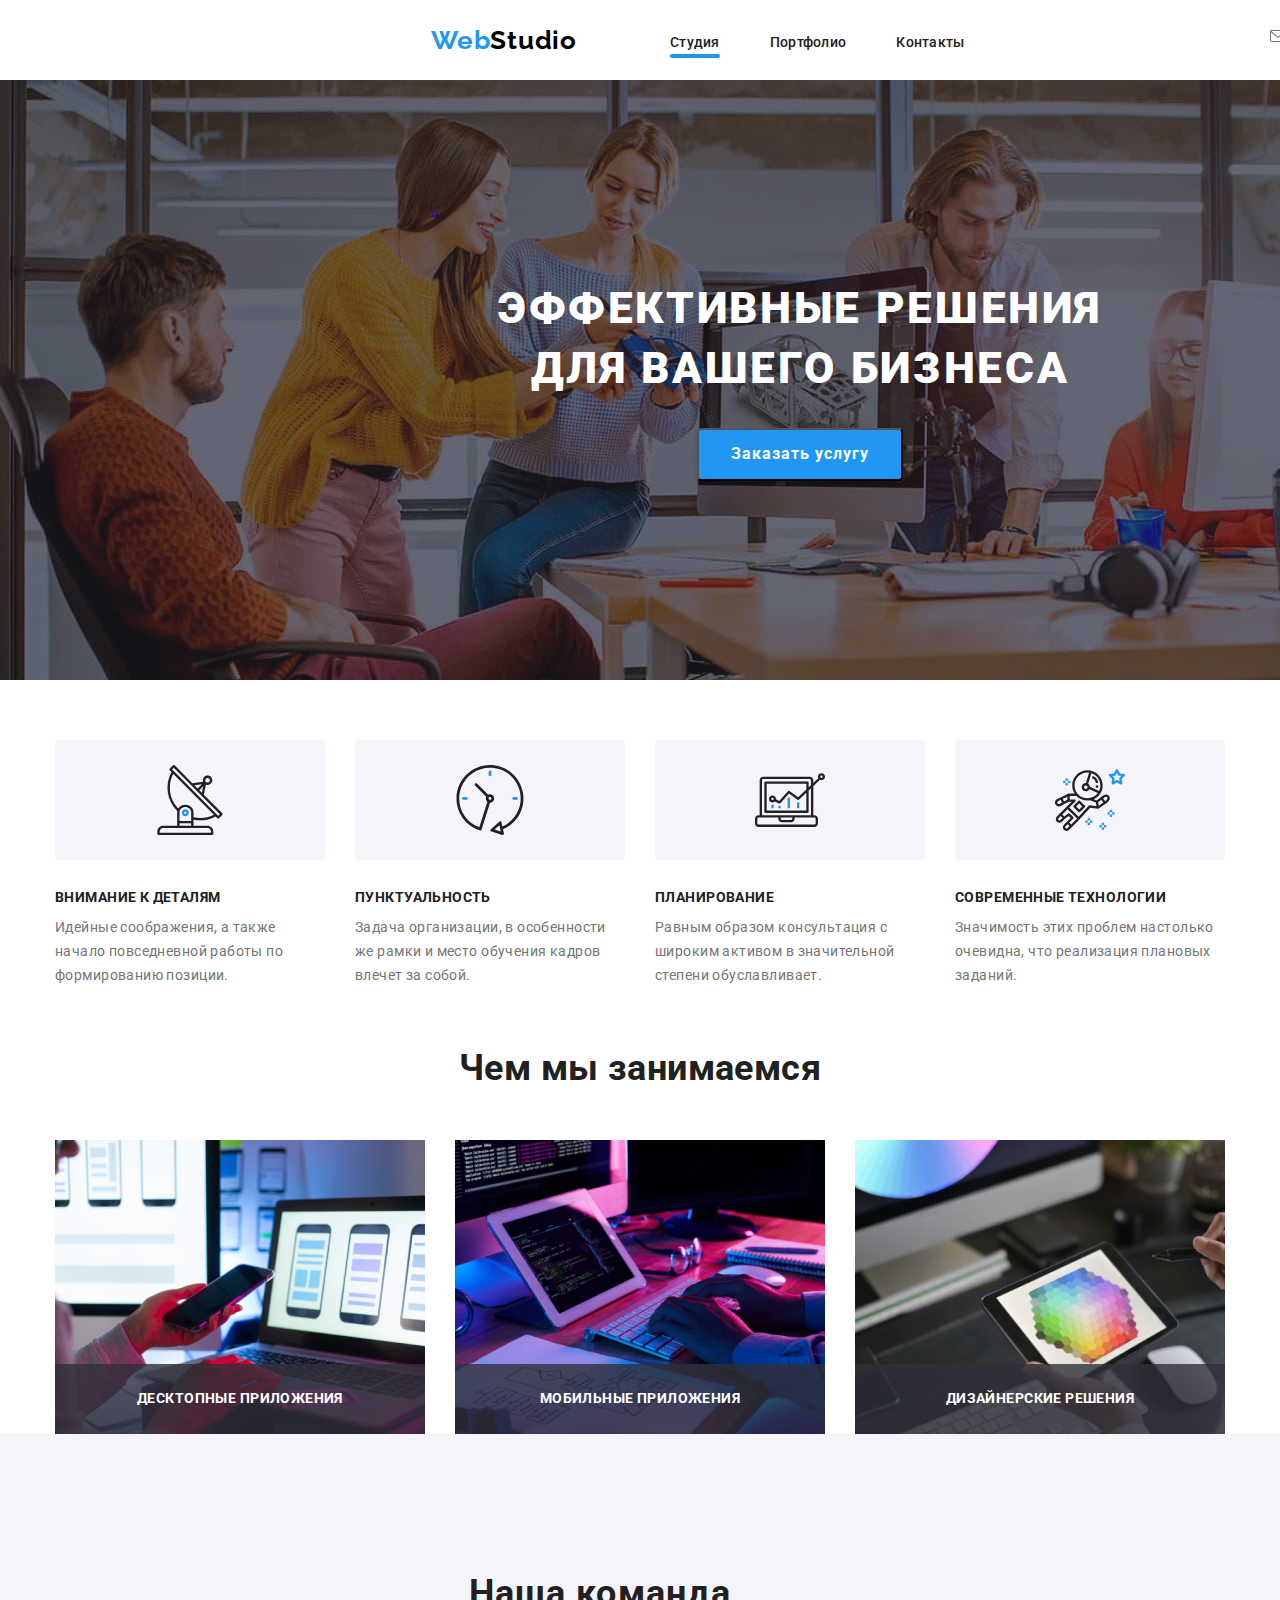
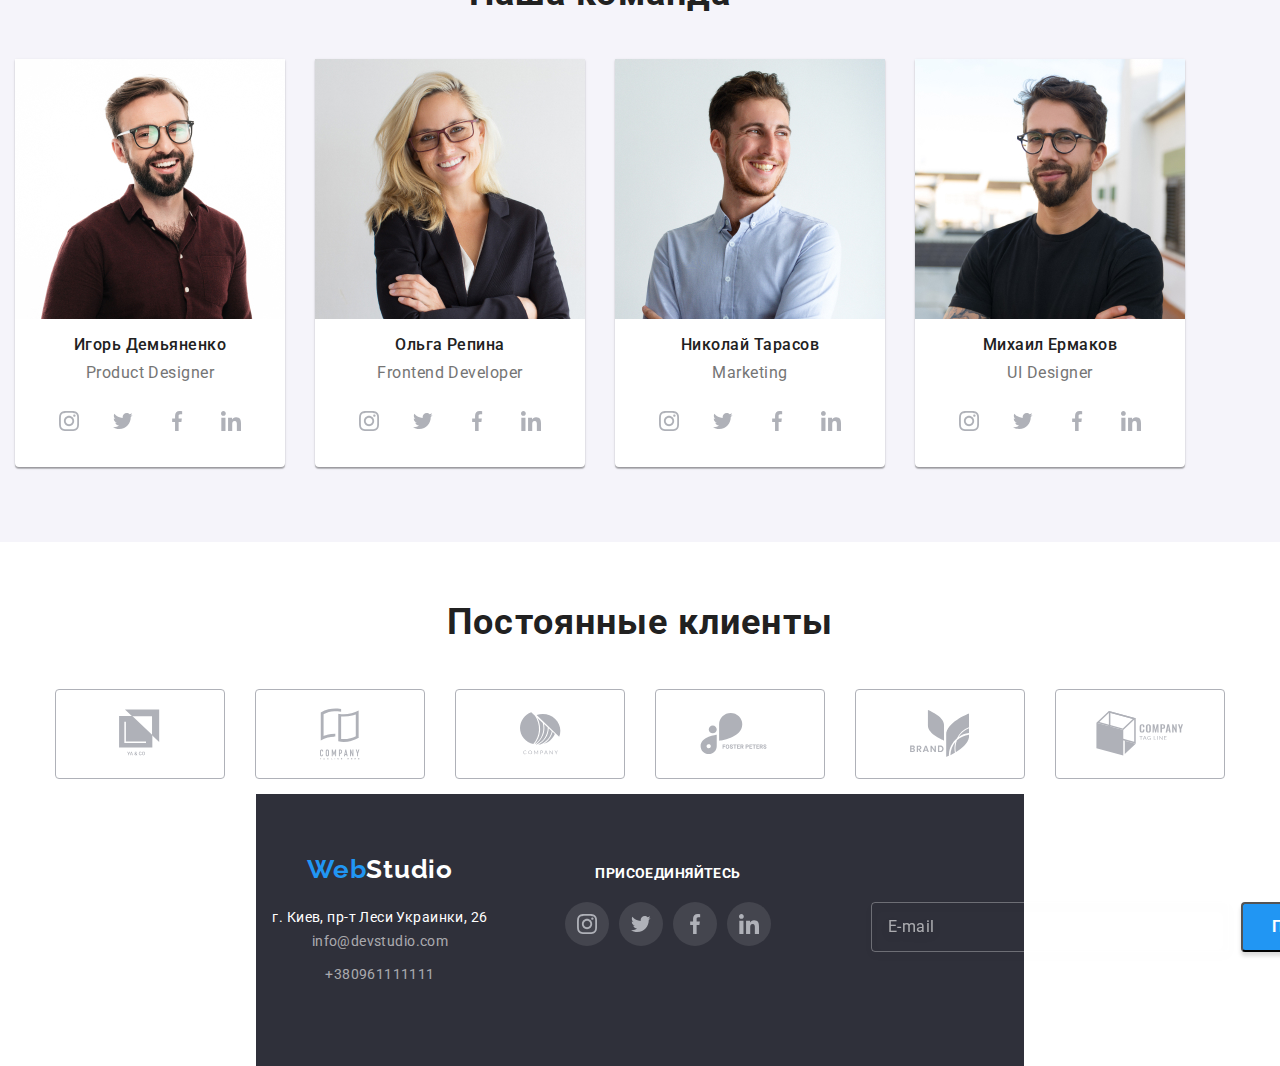
==== commit fa2a49d7: "идем дальшеееее" ====
--- a/index.html
+++ b/index.html
@@ -150,8 +150,14 @@
                         <h2 class="section-title-co">Наша команда</h2>
                         <ul class="section-four">
                             <li class="four">
-                                <img class="pictures" src="./images/команда1.jpg" width="270" height="260"
-                                    alt="фото Игорь Демьяненко" />
+                                                              
+                                <picture>
+                                    <source srcset="./images/desktop/igor-des-img@1x.jpg 1x, ./images/desktop/igor-des-img@2x.jpg 2x" media="(min-width: 1200px)" />
+                                    <source srcset="./images/tablet/igor-tab-img@1x.jpg 1x, ./images/tablet/igor-tab-img@2x.jpg 2x" media="(min-width: 768px)" />
+                                    <source srcset="./images/mobile/igor-mob-img@1x.jpg 1x, ./images/mobile/igor-mob-img@2x.jpg 2x" media="(max-width: 767px)" />
+                                    <img src="./images/команда1.jpg"  width="270" height="260" alt="фото Игорь Демьяненко" />
+                                </picture>
+
                                 <h3 class="section-name">Игорь Демьяненко</h3>
                                 <p class="section-en" lang="en">Product Designer</p>
                                 <ul class="list button-a">
@@ -190,8 +196,14 @@
                             </li>
 
                             <li class="four">
-                                <img class="pictures" src="./images/команда2.jpg" width="270" height="260"
-                                    alt="фото Ольга Репина" />
+
+                                <picture>
+                                    <source srcset="./images/desktop/olga-des-img@1x.jpg 1x, ./images/desktop/olga-des-img@2x.jpg 2x" media="(min-width: 1200px)" />
+                                    <source srcset="./images/tablet/olga-tab-img@1x.jpg 1x, ./images/tablet/olga-tab-img@2x.jpg 2x" media="(min-width: 768px)" />
+                                    <source srcset="./images/mobile/olga-mob-img@1x.jpg 1x, ./images/mobile/olga-mob-img@2x.jpg 2x" media="(max-width: 767px)" />
+                                    <img src="./images/команда2.jpg" width="270" height="260" alt="фото Ольга Репина" />
+                                </picture>
+            
                                 <h3 class="section-name">Ольга Репина</h3>
                                 <p class="section-en" lang="en">Frontend Developer</p>
                                 <ul class="list button-a">
@@ -230,8 +242,14 @@
                             </li>
 
                             <li class="four">
-                                <img class="pictures" src="./images/к3.jpg" width="270" height="260"
-                                    alt="фото Николай Тарасов" />
+
+                                <picture>
+                                    <source srcset="./images/desktop/nik-des-img@1x.jpg 1x, ./images/desktop/nik-des-img@2x.jpg 2x" media="(min-width: 1200px)" />
+                                    <source srcset="./images/tablet/nik-tab-img@1x 1x, ./images/tablet/nik-tab-img@2x.jpg 2x" media="(min-width: 768px)" />
+                                    <source srcset="./images/mobile/nik-mob-img@1x.jpg 1x, ./images/mobile/nik-mob-img@2x.jpg 2x" media="(max-width: 767px)" />
+                                    <img src="./images/к3.jpg" width="270" height="260" alt="фото Николай Тарасов" />
+                                </picture>
+
                                 <h3 class="section-name">Николай Тарасов</h3>
                                 <p class="section-en" lang="en">Marketing</p>
                                 <ul class="list button-a">
@@ -270,8 +288,16 @@
                             </li>
 
                             <li class="four">
-                                <img class="pictures" src="./images/к4.jpg" width="270" height="260"
-                                    alt="фото Михаил Ермаков" />
+
+                                <picture>
+                                    <source srcset="./images/desktop/mix-des-img@1x.jpg 1x, ./images/desktop/mix-des-img@2x.jpg 2x" media="(min-width: 1200px)" />
+                                    <source srcset="./images/tablet/mix-tab-img@1x.jpg 1x, ./images/tablet/mix-tab-img@2x.jpg 2x" media="(min-width: 768px)" />
+                                    <source srcset="./images/mobile/mix-mob-img@1x.jpg 1x, ./images/mobile/mix-mob-img@2x.jpg 2x"  media="(max-width: 767px)" />
+                                    <img src="./images/к4.jpg" width="270" height="260" alt="фото Михаил Ермаков" />
+                                </picture>
+
+
+                              
                                 <h3 class="section-name">Михаил Ермаков</h3>
                                 <p class="section-en" lang="en">UI Designer</p>
                                 <ul class="list button-a">
@@ -480,13 +506,18 @@
                             placeholder="Ведите текст"></textarea>
                     </div>
 
-                    <div class="div-check">
+
+                     <div class="div-check">
                         <label class="label-check">
-                            <a class="a-check" href="">Условия договора</a>"Соглашаюсь с рассылкой и принимаю"
+                            <div class="display">
+                                <span> "Соглашаюсь с рассылкой и принимаю"</span>
+                                 <a class="a-check" href="">Условия договора</a>
+                            
+                           </div>
                             <input type="checkbox" class="visually" name="checkbox" />
                             <span class="check-box"></span>
                         </label>
-                    </div>
+                    </div> 
 
                     <button type="submit" class="check-btm">Отправить</button>
                 </form>
--- a/css/main.min.css
+++ b/css/main.min.css
@@ -1,2 +1,2 @@
-html{-webkit-box-sizing:border-box;box-sizing:border-box}*,*::after,*::before{-webkit-box-sizing:inherit;box-sizing:inherit;outline:2px solid red}.page{background-color:var(--wite-color);color:var(--primary-text-color);font-family:Roboto, sans-serif;font-size:14px;line-height:1.71;letter-spacing:0.03em}.list{padding:0;margin:0;list-style:none}.img{display:block;max-width:100%;height:auto}.page-header{position:relative;margin-right:auto;margin-left:auto}@media screen and (max-width: 787px){.page-header{text-align:center}}@media screen and (min-width: 480px){.page-header{width:480px}}@media screen and (min-width: 768px){.page-header{width:768px}}@media screen and (min-width: 1600px){.page-header{width:1600px;display:-webkit-box;display:-ms-flexbox;display:flex;-webkit-box-align:center;-ms-flex-align:center;align-items:center}}.pege-logo{margin-left:auto;margin-right:auto;padding-left:15px;padding-right:15px;padding-top:16px;padding-bottom:16px;display:-webkit-box;display:-ms-flexbox;display:flex;-webkit-box-pack:justify;-ms-flex-pack:justify;justify-content:space-between;-webkit-box-align:center;-ms-flex-align:center;align-items:center}@media screen and (min-width: 480px){.pege-logo{height:60px}}@media screen and (min-width: 768px){.pege-logo{height:80px;width:768px}}@media screen and (min-width: 1600px){.pege-logo{width:1200px;height:80px}}.pege-logo .logo.current{color:#000;font-family:Raleway, sans-serif;letter-spacing:0.03em;font-weight:bold;font-size:24px;line-height:28px;letter-spacing:0.03em;text-decoration:none}@media screen and (min-width: 768px){.pege-logo .logo.current{font-size:26px;line-height:1.19}}.pege-logo .logo.current .logoacc{color:#2196f3;font-family:Raleway, sans-serif;letter-spacing:0.03em;font-weight:bold;font-size:24px;line-height:1.16;text-decoration:none;padding:0}@media screen and (min-width: 768px){.pege-logo .logo.current .logoacc{font-size:26px;line-height:1.19}}.menu-button{display:-webkit-inline-box;display:-ms-inline-flexbox;display:inline-flex;margin:0;padding:0;border:0px;background-color:transparent}.menu-button .icon-cross{display:none}@media screen and (min-width: 768px){.menu-button{display:none}}.menu-button.is-open .icon-cross{display:block}.menu-button.is-open .icon-menu{display:none}.menu-container{padding:40px;font-size:20px;background:#FFFFFF;padding-top:60px;padding-bottom:60px}@media screen and (max-width: 767px){.menu-container{display:block}}@media screen and (min-width: 480px){.menu-container{width:480px}}@media screen and (min-width: 768px){.menu-container{display:-webkit-box;display:-ms-flexbox;display:flex;padding:0;margin:0}}@media screen and (max-width: 767px){.menu-container{display:none;position:absolute;top:100%;left:0;width:100%}.menu-container.is-open{display:block}}@media screen and (min-width: 768px){.menu-container{width:768px;display:-webkit-box;display:-ms-flexbox;display:flex;-webkit-box-pack:justify;-ms-flex-pack:justify;justify-content:space-between;-webkit-box-flex:1;-ms-flex-positive:1;flex-grow:1}}.site-nav{margin-bottom:60px}@media screen and (min-width: 768px){.site-nav{display:-webkit-box;display:-ms-flexbox;display:flex;margin-bottom:0px;margin-left:88px}}@media screen and (min-width: 1600px){.site-nav{margin-right:305px;margin-left:93px}}.navigation{display:block}@media screen and (min-width: 1600px){.navigation{display:-webkit-box;display:-ms-flexbox;display:flex;-webkit-box-align:center;-ms-flex-align:center;align-items:center}}.link{position:relative;text-decoration:none;-webkit-transition:250ms cubic-bezier(0.4, 0, 0.2, 1);transition:250ms cubic-bezier(0.4, 0, 0.2, 1);color:#212121;font-weight:500;font-size:14px;line-height:1.14;letter-spacing:0.02em;padding-bottom:8px}.link:hover,.link:focus{color:#2196f3;-webkit-transition:250ms cubic-bezier(0.4, 0, 0.2, 1);transition:250ms cubic-bezier(0.4, 0, 0.2, 1)}.line::after{content:"";position:absolute;left:0;bottom:0px;width:100%;height:4px;border-radius:2px;background-color:#2196f3}@media screen and (max-width: 767px){.menu-item{margin-bottom:40px}}@media screen and (min-width: 768px){.menu-item+.menu-item{margin-left:50px}}.centrauto{padding-top:60px;padding-left:15px;padding-right:15px;margin-left:auto;margin-right:auto;padding-bottom:60px}@media screen and (min-width: 480px){.centrauto{width:480px}}@media screen and (min-width: 768px){.centrauto{width:768px}}@media screen and (min-width: 1600px){.centrauto{width:1600px}}.section.list{list-style:none;margin-top:0;margin-bottom:0;padding-left:0;margin-right:auto;margin-right:auto;margin-left:auto}@media screen and (min-width: 768px){.section.list{width:768px;width:768px;display:-webkit-box;display:-ms-flexbox;display:flex;-ms-flex-wrap:wrap;flex-wrap:wrap;margin:-15px}}@media screen and (min-width: 1600px){.section.list{margin:-15px;width:1600px}}@media screen and (min-width: 768px){.zzz{width:calc((100% - 2 * 30px) / 2);margin:15px;padding-bottom:0}}@media screen and (min-width: 1600px){.zzz{width:calc((100% - 4 * 30px) / 4);margin:15px;padding-bottom:0}}.zzz.list-item::before{display:block;content:"";background-repeat:no-repeat;background-position:center;background-color:#f5f4fa;border-radius:4px;margin-bottom:30px;background-size:auto;border:1px solid transparent;border-radius:4px;margin-bottom:30px;-webkit-box-pack:center;-ms-flex-pack:center;justify-content:center;width:100%;height:120px}.zzz.list-item:nth-child(1)::before{background-image:url(../images/antenna.svg)}.zzz.list-item:nth-child(2)::before{background-image:url(../images/clock-1.svg)}.zzz.list-item:nth-child(3)::before{background-image:url(../images/diagram.svg)}.zzz.list-item:nth-child(4)::before{background-image:url(../images/astronaut.svg)}.paragraf{display:contents;font-style:normal;font-weight:normal;font-size:14px;line-height:1.71;letter-spacing:0.03em;color:#757575}.section-sub{color:#212121;font-weight:700;font-size:14px;line-height:1.14;letter-spacing:0.03em;text-transform:uppercase;margin-bottom:10px;margin-top:0;text-align:center}@media screen and (min-width: 768px){.section-sub{text-align:left}}@media screen and (min-width: 1600px){.section-sub{text-align:left}}.footer-fon{padding-top:60px;padding-bottom:60px;background-color:#2F303A}@media screen and (max-width: 1599px){.footer-fon{text-align:center}}.fon{margin-right:auto;margin-left:auto;padding-right:15px;padding-left:15px}@media screen and (max-width: 1599px) and (min-width: 768px){.fon{-ms-flex-pack:distribute;justify-content:space-around;-ms-flex-wrap:wrap;flex-wrap:wrap}}@media screen and (min-width: 480px){.fon{width:480px}}@media screen and (min-width: 768px){.fon{width:768px;display:-webkit-box;display:-ms-flexbox;display:flex;-webkit-box-align:baseline;-ms-flex-align:baseline;align-items:baseline}}@media screen and (min-width: 1600px){.fon{width:1600px}}.fon .logodark{color:#fff}@media screen and (min-width: 768px){.footer-contacts{width:50%}}@media screen and (min-width: 1600px){.footer-contacts{margin-right:70px}}@media screen and (max-width: 1599px){.footer-contacts{margin-bottom:60px}}@media screen and (max-width: 1599px){.footer-contacts{text-align:center}}.footer-contacts .logo.current{display:inline-block;color:#000;font-family:Raleway, sans-serif;letter-spacing:0.03em;font-weight:bold;font-size:24px;line-height:28px;letter-spacing:0.03em;text-decoration:none;padding-top:0;padding-bottom:0;margin-right:0}@media screen and (min-width: 768px){.footer-contacts .logo.current{font-size:26px;line-height:1.19}}.footer-contacts .logoacc{color:#2196f3;font-family:Raleway, sans-serif;letter-spacing:0.03em;font-weight:bold;font-size:24px;line-height:1.16;text-decoration:none}@media screen and (min-width: 768px){.footer-contacts .logoacc{font-size:26px;line-height:1.19}}.footer-contacts .info-footer{display:block;color:rgba(255,255,255,0.6);margin-bottom:9px}.footer-contacts .addres{display:block;color:#fff;font-family:Roboto;font-style:normal;font-weight:normal;font-size:14px;line-height:1.7;color:#fff;margin-top:20px}.container{margin-right:auto;margin-left:auto;text-align:center}@media screen and (max-width: 1599px){.container{display:none}}@media screen and (min-width: 1600px){.container{width:1600px}}.robota{display:-webkit-box;display:-ms-flexbox;display:flex;padding-left:0;margin-top:0;margin-bottom:0;margin:-15px}.rob{display:-webkit-box;display:-ms-flexbox;display:flex;position:relative;width:calc((100% - 3 * 30px) / 3);margin:15px}.annexes{position:absolute;bottom:0;left:0;font-weight:bold;font-size:14px;line-height:1.14;text-align:center;text-transform:uppercase;color:#fff;-webkit-box-pack:center;-ms-flex-pack:center;justify-content:center;-webkit-box-align:center;-ms-flex-align:center;align-items:center;display:-webkit-box;display:-ms-flexbox;display:flex;width:100%;height:70px;margin:0;background-color:rgba(47,48,58,0.8)}.section-one.f.sec{background-color:#f5f4fa}.section-one.f.margin-botton{background:#f5f4fa;padding-top:94px}.section-title{color:#212121;font-weight:700;font-size:36px;line-height:1.16;margin-bottom:50px;margin-top:0;text-align:center}.page-header .info{display:block;margin-bottom:16px}@media screen and (min-width: 768px){.page-header .info{margin-bottom:0px}}@media screen and (min-width: 1600px){.page-header .info{display:-webkit-box;display:-ms-flexbox;display:flex}}.info{color:#757575;font-weight:500;font-size:14px;line-height:1.14;letter-spacing:0.02em;text-decoration:none;-webkit-box-align:center;-ms-flex-align:center;align-items:center;-webkit-transition:250ms cubic-bezier(0.4, 0, 0.2, 1);transition:250ms cubic-bezier(0.4, 0, 0.2, 1)}.info:hover{color:#2196f3}.info-footer{font-family:Roboto;font-style:normal;font-weight:normal;font-size:14px;line-height:1.71;color:rgba(255,255,255,0.6);margin-bottom:9px;text-decoration:none}.proba{margin-top:0;margin-bottom:0;padding-left:0;display:list-item;list-style:none}.button-info{vertical-align:middle;-webkit-box-align:center;-ms-flex-align:center;align-items:center;width:16px;height:12px;fill:currentColor;margin-right:10px}.button-info-tel{vertical-align:middle;-webkit-box-align:center;-ms-flex-align:center;align-items:center;width:10px;height:16px;fill:currentColor;margin-right:10px}.tel{color:#757575;font-weight:500;font-size:14px;line-height:1.14;letter-spacing:0.02em;text-decoration:none}.tel:hover{color:#2196f3}.hero{display:-webkit-box;display:-ms-flexbox;display:flex;-webkit-box-pack:center;-ms-flex-pack:center;justify-content:center;text-align:center;-webkit-box-align:center;-ms-flex-align:center;align-items:center;margin-right:auto;margin-left:auto;background:#2f303a;background-image:-webkit-gradient(linear, left top, right top, from(rgba(47,48,58,0.4)), to(rgba(47,48,58,0.4))),url(../images/herogo.jpg);background-image:linear-gradient(to right, rgba(47,48,58,0.4), rgba(47,48,58,0.4)),url(../images/herogo.jpg);background-size:cover;background-repeat:no-repeat;background-position:center}@media screen and (min-width: 480px){.hero{width:480px;height:400px}}@media screen and (min-width: 768px){.hero{height:400px;width:768px}}@media screen and (min-width: 1600px){.hero{height:600px;width:1600px;padding:0}}.hero .container-hero{margin-right:auto;margin-left:auto;margin-bottom:118px;margin-top:118px}@media screen and (min-width: 1600px){.hero .container-hero{margin-bottom:200px;margin-top:200px}}.hero-title{color:#fff;text-align:center;letter-spacing:0.06em;text-transform:uppercase;font-weight:900;font-size:26px;line-height:1.62;margin-top:0}@media screen and (min-width: 1600px){.hero-title{font-size:44px;line-height:1.36}}.prortfolio{padding-top:60px;padding-bottom:60px}.container{padding-left:15px;padding-right:15px;margin-left:auto;margin-right:auto}@media screen and (min-width: 480px){.container{width:480px}}@media screen and (min-width: 768px){.container{width:768px}}@media screen and (min-width: 1600px){.container{width:1600px}}.liniya{text-decoration:none;border:none}.section-titles{font-weight:bold;font-size:18px;line-height:2;letter-spacing:0.06em;color:#212121;padding-bottom:8px;margin:0;text-decoration:none}.section.wrap{display:-webkit-box;display:-ms-flexbox;display:flex;-ms-flex-wrap:wrap;flex-wrap:wrap;-webkit-box-sizing:border-box;box-sizing:border-box;-webkit-box-pack:justify;-ms-flex-pack:justify;justify-content:space-between}.container-button{padding-left:0;margin-top:0;margin-bottom:34px;display:-webkit-box;display:-ms-flexbox;display:flex;padding-left:0}@media screen and (min-width: 768px){.container-button{-webkit-box-pack:center;-ms-flex-pack:center;justify-content:center}}@media screen and (max-width: 767px){.container-button{-ms-flex-wrap:wrap;flex-wrap:wrap}}.button{font-weight:500;font-size:16px;line-height:1.62;padding:6px 22px;background:#f5f4fa;border-radius:4px;border:none;margin-left:0;margin-bottom:34px}.button:not(:last-child){margin-right:8px}@media screen and (max-width: 767px){.button:not(:last-child):nth-child(-n+3){margin-bottom:15px}}.button{display:-webkit-inline-box;display:-ms-inline-flexbox;display:inline-flex;color:#212121;background-color:#f5f4fa;-webkit-transition:250ms cubic-bezier(0.4, 0, 0.2, 1);transition:250ms cubic-bezier(0.4, 0, 0.2, 1)}.button:hover,.button:focus{color:#fff;background-color:#2196f3}.list.portfolio{width:100%;margin:0;padding:0;list-style:none}@media screen and (min-width: 480px){.list.portfolio{width:480px}}@media screen and (min-width: 768px){.list.portfolio{width:768px;display:-webkit-box;display:-ms-flexbox;display:flex;-ms-flex-wrap:wrap;flex-wrap:wrap;margin:-15px;padding-bottom:0;padding-left:0;padding-right:0;margin:-15px}}@media screen and (min-width: 1600px){.list.portfolio{width:1600px;margin:-15px}}.text{padding:20px 24px}.job{font-size:16px;line-height:1.87;margin-bottom:0px;margin-top:0;font-style:normal;font-weight:normal;font-size:16px;letter-spacing:0.03em;color:#757575;text-decoration:none;border:none}.texno{display:-webkit-box;display:-ms-flexbox;display:flex;position:absolute;width:322px;height:168px;top:50%;left:50%;-webkit-transform:translate(-50%, -50%);transform:translate(-50%, -50%);margin:0;color:#ffffff;font-size:18px;line-height:1.56;opacity:0;-webkit-transition:250ms cubic-bezier(0.4, 0, 0.2, 1);transition:250ms cubic-bezier(0.4, 0, 0.2, 1)}.foto{position:relative;overflow:hidden}.foto:hover .texno{opacity:1}.foto:hover .overlay{opacity:1;-webkit-transform:translateY(0);transform:translateY(0)}.img{display:block;max-width:100%;height:auto}.overlay{position:absolute;top:0;left:0;width:100%;height:100%;background-color:rgba(33,150,243,0.9);opacity:0;-webkit-transition:250ms cubic-bezier(0.4, 0, 0.2, 1);transition:250ms cubic-bezier(0.4, 0, 0.2, 1);-webkit-transform:translateY(100%);transform:translateY(100%)}.margin-botton .container-wrap{width:1170px;margin-right:auto;margin-left:auto}.item-portfolio{background:#fff;border:1px solid #eeeeee;-webkit-box-sizing:border-box;box-sizing:border-box;margin-bottom:30px;-webkit-box-pack:center;-ms-flex-pack:center;justify-content:center;background-position:center;margin-right:auto;margin-left:auto}@media screen and (min-width: 480px){.item-portfolio{width:480px}}@media screen and (min-width: 768px){.item-portfolio{width:768px;width:calc((100% - 2 * 30px) / 2);margin:15px;padding-bottom:0}}@media screen and (min-width: 1600px){.item-portfolio{width:1600px;width:calc((100% - 3 * 30px) / 3);margin:15px;padding-bottom:0}}.item-portfolio:hover{border:1px solid #eeeeee;-webkit-box-sizing:border-box;box-sizing:border-box;-webkit-box-shadow:0px 1px 1px rgba(0,0,0,0.12),0px 4px 4px rgba(0,0,0,0.06),1px 4px 6px rgba(0,0,0,0.16);box-shadow:0px 1px 1px rgba(0,0,0,0.12),0px 4px 4px rgba(0,0,0,0.06),1px 4px 6px rgba(0,0,0,0.16)}.comanda-bgs{margin-right:auto;margin-left:auto}@media screen and (min-width: 480px){.comanda-bgs{width:480px}}@media screen and (min-width: 768px){.comanda-bgs{width:768px}}@media screen and (min-width: 1600px){.comanda-bgs{width:1600px}}.bgc{margin-right:auto;margin-left:auto;margin:0;background-color:#f5f4fa;width:100%;text-align:center;padding-left:15px;padding-right:15px;padding-bottom:60px}@media screen and (min-width: 480px){.bgc{width:480px;padding-left:0;padding-right:0}}@media screen and (min-width: 768px){.bgc{width:768px;width:768px;-ms-flex-wrap:wrap;flex-wrap:wrap;padding-left:0;padding-right:0;padding-top:45px}}@media screen and (min-width: 1600px){.bgc{width:1600px;padding-top:79px}}.section-four{width:100%;margin:0;padding:0;list-style:none;padding-left:15px;padding-right:15px}@media screen and (min-width: 768px){.section-four{width:768px;width:768px;display:-webkit-box;display:-ms-flexbox;display:flex;-ms-flex-wrap:wrap;flex-wrap:wrap;padding-left:0;padding-right:0}}@media screen and (min-width: 1600px){.section-four{width:1600px}}.four{background-color:#fff;-webkit-box-shadow:0px 1px 3px rgba(0,0,0,0.12),0px 1px 1px rgba(0,0,0,0.14),0px 2px 1px rgba(0,0,0,0.2);box-shadow:0px 1px 3px rgba(0,0,0,0.12),0px 1px 1px rgba(0,0,0,0.14),0px 2px 1px rgba(0,0,0,0.2);border-radius:0px 0px 4px 4px;text-align:center;-webkit-box-pack:center;-ms-flex-pack:center;justify-content:center;background-position:center;margin-right:auto;margin-left:auto;margin-bottom:30px}@media screen and (min-width: 768px){.four{width:calc((100% - 2 * 30px) / 2);margin:15px;padding-bottom:0}}@media screen and (min-width: 1600px){.four{width:calc((100% - 4 * 30px) / 4);margin:15px;padding-bottom:0}}.section-name{font-weight:500;font-size:16px;line-height:1.19;font-style:normal;text-align:center;letter-spacing:0.03em;margin-bottom:10px;color:#212121}.section-en{margin:0;padding:0;font-size:16px;line-height:1.18;text-align:center;font-style:normal;font-weight:normal;letter-spacing:0.03em;color:#757575}.section-title-co{-webkit-box-pack:center;-ms-flex-pack:center;justify-content:center;background-position:center;margin-right:auto;margin-left:auto;padding-top:60px;padding-bottom:30px;margin:0;font-family:Roboto;font-style:normal;font-weight:bold;font-size:28px;line-height:1.17;text-align:center;letter-spacing:0.03em;color:#212121}@media screen and (min-width: 768px){.section-title-co{width:768px;width:768px}}@media screen and (min-width: 1600px){.section-title-co{width:1600px;font-family:Roboto;font-style:normal;font-weight:bold;font-size:36px;line-height:1.16;letter-spacing:0.03em;color:#212121}}.button-a{display:-webkit-box;display:-ms-flexbox;display:flex;-webkit-box-pack:center;-ms-flex-pack:center;justify-content:center;-webkit-box-align:center;-ms-flex-align:center;align-items:center;padding-bottom:24px;padding-top:16px;margin-right:auto;margin-left:auto;margin:0}.li-button:not(:last-child){margin-right:10px}.href-button{background-color:#fff;width:44px;height:44px;padding:12px;display:-webkit-box;display:-ms-flexbox;display:flex;border:transparent;border-radius:50%;-webkit-box-pack:center;-ms-flex-pack:center;justify-content:center;-webkit-box-align:center;-ms-flex-align:center;align-items:center}.href-button:hover{background-color:#2196f3}.href-button:hover .svg-button{fill:#fff}.svg-button{fill:#afb1b8;-webkit-transition:250ms cubic-bezier(0.4, 0, 0.2, 1);transition:250ms cubic-bezier(0.4, 0, 0.2, 1);width:44px;height:44px}.container-six{margin-right:auto;margin-left:auto;text-align:center}@media screen and (min-width: 480px){.container-six{width:480px}}@media screen and (min-width: 768px){.container-six{width:768px}}@media screen and (min-width: 1600px){.container-six{width:1600px}}.li-icon{width:100%;display:-webkit-box;display:-ms-flexbox;display:flex;-ms-flex-wrap:wrap;flex-wrap:wrap;-webkit-box-sizing:border-box;box-sizing:border-box;-webkit-box-pack:center;-ms-flex-pack:center;justify-content:center;-webkit-box-align:center;-ms-flex-align:center;align-items:center}.six-link{width:210px;-webkit-box-pack:center;-ms-flex-pack:center;justify-content:center;-webkit-box-align:center;-ms-flex-align:center;align-items:center;height:90px;width:calc((100% - 2 * 30px) / 2);margin:15px;padding-bottom:0}@media screen and (min-width: 768px){.six-link{width:calc((100% - 3 * 30px) / 3)}}@media screen and (min-width: 1600px){.six-link{width:calc((100% - 30px * 6) / 6)}}.logo-link{display:-webkit-box;display:-ms-flexbox;display:flex;margin:0;height:90px;color:#afb1b8;border:1px solid #afb1b8;border-radius:4px;-webkit-box-pack:center;-ms-flex-pack:center;justify-content:center;-webkit-box-align:center;-ms-flex-align:center;align-items:center;-webkit-transition:250ms cubic-bezier(0.4, 0, 0.2, 1);transition:250ms cubic-bezier(0.4, 0, 0.2, 1)}.logo-link:hover{color:#2196f3;border:1px solid #2196f3}.logo-one{width:100%;height:100%;fill:currentColor}.logo-two{width:40px;height:52px;fill:currentColor}.logo-three{display:-webkit-box;display:-ms-flexbox;display:flex;-webkit-box-sizing:border-box;box-sizing:border-box;-webkit-box-pack:center;-ms-flex-pack:center;justify-content:center;-webkit-box-align:center;-ms-flex-align:center;align-items:center;width:41px;height:43px;fill:currentColor}.logo-four{width:80px;height:42px;fill:currentColor}.logo-five{width:59px;height:47px;fill:currentColor}.logo-six{width:88px;height:45px;fill:currentColor}.hero-button{color:#fff;background-color:#2196f3;font-family:Roboto;font-style:normal;font-weight:bold;font-size:16px;line-height:1.8;-webkit-box-align:center;-ms-flex-align:center;align-items:center;text-align:center;letter-spacing:0.06em;padding:10px 32px;-webkit-box-shadow:0px 4px 4px rgba(0,0,0,0.15);box-shadow:0px 4px 4px rgba(0,0,0,0.15);border-radius:4px}.footer-icon{margin-bottom:60px;text-align:center}@media screen and (max-width: 1599px){.footer-icon{text-align:center}}@media screen and (max-width: 1599px){.footer-icon{margin-bottom:60px}}@media screen and (min-width: 768px){.footer-icon{width:50%}}@media screen and (min-width: 768px){.div-footer-too{width:100%}}@media screen and (min-width: 1600px){.div-footer-too{margin-left:93px}}@media screen and (max-width: 1599px){.div-footer-too{text-align:center}}@media screen and (min-width: 1600px){.div-footer-too{margin-left:94px}}.tekst-footer{font-family:Roboto;font-style:normal;font-weight:bold;font-size:14px;line-height:1.14;text-transform:uppercase;color:#fff;padding-bottom:20px;padding-top:0;margin:0}.icon-footer{display:-webkit-box;display:-ms-flexbox;display:flex;-webkit-box-pack:center;-ms-flex-pack:center;justify-content:center;-webkit-box-align:center;-ms-flex-align:center;align-items:center;margin-right:auto;margin-left:auto}.href-button.white{background:rgba(255,255,255,0.1);width:44px;height:44px;padding:12px;display:-webkit-box;display:-ms-flexbox;display:flex;border:transparent;border-radius:50%;-webkit-box-pack:center;-ms-flex-pack:center;justify-content:center;-webkit-box-align:center;-ms-flex-align:center;align-items:center;-webkit-transition:250ms cubic-bezier(0.4, 0, 0.2, 1);transition:250ms cubic-bezier(0.4, 0, 0.2, 1)}.href-button.white:hover{background-color:#2196f3}.btn-close{position:absolute;top:0;right:0;margin:8px;display:-webkit-box;display:-ms-flexbox;display:flex;-webkit-box-pack:center;-ms-flex-pack:center;justify-content:center;-webkit-box-align:center;-ms-flex-align:center;align-items:center;width:30px;height:30px;border-radius:50%;background:#ffffff;border:1px solid rgba(0,0,0,0.1);-webkit-transition:250ms cubic-bezier(0.4, 0, 0.2, 1);transition:250ms cubic-bezier(0.4, 0, 0.2, 1)}.btn-close:hover{fill:#2196f3}.backdrop{position:fixed;top:0;left:0;height:1024px;background:rgba(0,0,0,0.2);right:0;z-index:1;-webkit-transition:250ms cubic-bezier(0.4, 0, 0.2, 1);transition:250ms cubic-bezier(0.4, 0, 0.2, 1);background-color:rgba(0,0,0,0.2);width:100%;height:100%;opacity:1;overflow-y:scroll}.is-hidden{opacity:0;pointer-events:none}.modal{position:absolute;top:50%;left:50%;-webkit-transform:translate(-50%, -50%) scale(1);transform:translate(-50%, -50%) scale(1);padding:40px;min-width:450px;min-height:609px;background:#fff;-webkit-box-shadow:0px 1px 3px rgba(0,0,0,0.12),0px 1px 1px rgba(0,0,0,0.14),0px 2px 1px rgba(0,0,0,0.2);box-shadow:0px 1px 3px rgba(0,0,0,0.12),0px 1px 1px rgba(0,0,0,0.14),0px 2px 1px rgba(0,0,0,0.2);border-radius:4px;-webkit-transition:250ms cubic-bezier(0.4, 0, 0.2, 1);transition:250ms cubic-bezier(0.4, 0, 0.2, 1);overflow-y:scroll}@media screen and (min-width: 1600px){.modal{width:528px;height:581px}}.div-check{display:-webkit-box;display:-ms-flexbox;display:flex;-webkit-box-orient:horizontal;-webkit-box-direction:normal;-ms-flex-direction:row;flex-direction:row;-webkit-box-pack:center;-ms-flex-pack:center;justify-content:center;margin-bottom:30px;position:relative}@media screen and (max-width: 1599px){.div-check{padding-left:20px}}.visually{-webkit-appearance:none;-moz-appearance:none;appearance:none;position:absolute}.visually:checked+.check-box{background-image:url(../images/galochka.svg);background-position-y:center;-webkit-transform:translateY(50%);transform:translateY(50%);background-repeat:no-repeat;-webkit-transition:250ms cubic-bezier(0.4, 0, 0.2, 1);transition:250ms cubic-bezier(0.4, 0, 0.2, 1);background-color:#2196f3;fill:#fff;border-radius:2px;background-size:contain;background-origin:border-box;border:0.2px}.label-check{margin-bottom:4px;font-family:Roboto;font-style:normal;font-weight:normal;font-size:14px;line-height:1.71;letter-spacing:0.03em;color:#757575}@media screen and (max-width: 1599px){.label-check{font-size:12px}}.a-check{color:#2196f3;border-bottom:1px solid #2196f3;display:inline-block;line-height:0.85}.check-box{position:absolute;background-image:url(../images/ramka.svg);width:16px;height:15px;left:0;bottom:15px;-webkit-transform:translateY(50%);transform:translateY(50%);-webkit-transition:250ms cubic-bezier(0.4, 0, 0.2, 1);transition:250ms cubic-bezier(0.4, 0, 0.2, 1)}.check-btm{display:-webkit-box;display:-ms-flexbox;display:flex;-webkit-box-align:center;-ms-flex-align:center;align-items:center;text-align:center;-webkit-box-pack:center;-ms-flex-pack:center;justify-content:center;width:200px;height:50px;background:#188ce8;-webkit-box-shadow:0px 4px 4px rgba(0,0,0,0.15);box-shadow:0px 4px 4px rgba(0,0,0,0.15);border-radius:4px;font-family:Roboto;font-style:normal;font-weight:bold;font-size:16px;line-height:1.87;border:none;letter-spacing:0.06em;color:#ffffff;margin-right:auto;margin-left:auto;text-align:center}.div-e-mail{text-align:center}.e-mail-input{width:100%;height:50px;border:1px solid rgba(255,255,255,0.3);-webkit-box-sizing:border-box;box-sizing:border-box;border-radius:4px;margin-bottom:20px;font-family:Roboto;font-style:normal;font-weight:normal;font-size:16px;line-height:1.25;letter-spacing:0.03em;color:rgba(255,255,255,0.6);background-color:transparent;-webkit-filter:drop-shadow(0px 4px 4px rgba(0,0,0,0.15));filter:drop-shadow(0px 4px 4px rgba(0,0,0,0.15));padding:15px 16px}@media screen and (min-width: 768px){.e-mail-input{width:450px}}@media screen and (min-width: 1600px){.e-mail-input{width:358px;margin:0}}.e-mail-input::-webkit-input-placeholder{font-family:Roboto;font-style:normal;font-weight:normal;font-size:16px;line-height:1.25;display:-webkit-box;display:flex;-webkit-box-align:center;align-items:center;letter-spacing:0.03em;color:rgba(255,255,255,0.6)}.e-mail-input:-ms-input-placeholder{font-family:Roboto;font-style:normal;font-weight:normal;font-size:16px;line-height:1.25;display:-ms-flexbox;display:flex;-ms-flex-align:center;align-items:center;letter-spacing:0.03em;color:rgba(255,255,255,0.6)}.e-mail-input::-ms-input-placeholder{font-family:Roboto;font-style:normal;font-weight:normal;font-size:16px;line-height:1.25;display:-ms-flexbox;display:flex;-ms-flex-align:center;align-items:center;letter-spacing:0.03em;color:rgba(255,255,255,0.6)}.e-mail-input::placeholder{font-family:Roboto;font-style:normal;font-weight:normal;font-size:16px;line-height:1.25;display:-webkit-box;display:-ms-flexbox;display:flex;-webkit-box-align:center;-ms-flex-align:center;align-items:center;letter-spacing:0.03em;color:rgba(255,255,255,0.6)}.e-mail-label{margin-bottom:4px;font-style:normal;font-weight:normal;font-size:12px;line-height:14px;letter-spacing:0.01em;color:#757575}.div-e-mail-btn{text-align:center}@media screen and (min-width: 1600px){.div-e-mail-btn{margin-left:12px}}@media screen and (min-width: 1600px){.footer-btn{display:-webkit-box;display:-ms-flexbox;display:flex}}.btm-too{display:-webkit-box;display:-ms-flexbox;display:flex;-webkit-box-align:center;-ms-flex-align:center;align-items:center;text-align:center;padding-left:29px;width:200px;height:50px;background:#2196f3;-webkit-box-shadow:0px 4px 4px rgba(0,0,0,0.15);box-shadow:0px 4px 4px rgba(0,0,0,0.15);border-radius:4px;font-style:normal;font-weight:bold;font-size:16px;line-height:1.87;letter-spacing:0.06em;color:#fff;margin-right:auto;margin-left:auto;text-align:center}.svg-btm-too{width:24px;height:24px;margin-left:10px}.form-modal{display:-webkit-box;display:-ms-flexbox;display:flex;-webkit-box-orient:vertical;-webkit-box-direction:normal;-ms-flex-direction:column;flex-direction:column}.form-title{font-family:Roboto;font-style:normal;font-weight:bold;font-size:20px;line-height:1.2;text-align:center;letter-spacing:0.03em;color:#212121;margin-bottom:12px;margin-top:0}.form-field{position:relative;display:-webkit-box;display:-ms-flexbox;display:flex;-webkit-box-orient:vertical;-webkit-box-direction:normal;-ms-flex-direction:column;flex-direction:column}.form-label{margin-bottom:4px;font-family:Roboto;font-style:normal;font-weight:normal;font-size:12px;line-height:14px;letter-spacing:0.01em;color:#757575}.form-input{font:inherit;width:370px;height:40px;border:1px solid rgba(33,33,33,0.2);-webkit-box-sizing:border-box;box-sizing:border-box;border-radius:4px;margin-bottom:10px;padding-left:42px;outline:none;-webkit-transition:250ms cubic-bezier(0.4, 0, 0.2, 1);transition:250ms cubic-bezier(0.4, 0, 0.2, 1);background-position-y:center;background-position-x:center}@media screen and (min-width: 1600px){.form-input{width:448px}}.form-input:focus ~ .from-svg{fill:#2196f3;-webkit-transition:250ms cubic-bezier(0.4, 0, 0.2, 1);transition:250ms cubic-bezier(0.4, 0, 0.2, 1)}.form-input:focus{border:1px solid #2196f3;-webkit-transition:250ms cubic-bezier(0.4, 0, 0.2, 1);transition:250ms cubic-bezier(0.4, 0, 0.2, 1)}.texterea{width:370px;height:120px;border:1px solid rgba(33,33,33,0.2);-webkit-box-sizing:border-box;box-sizing:border-box;border-radius:4px;resize:none;margin-bottom:20px;padding:12px 16px;-webkit-transition:250ms cubic-bezier(0.4, 0, 0.2, 1);transition:250ms cubic-bezier(0.4, 0, 0.2, 1)}@media screen and (min-width: 1600px){.texterea{width:448px}}.texterea::-webkit-input-placeholder{font-family:Roboto;font-style:normal;font-weight:normal;font-size:14px;line-height:1.14;letter-spacing:0.01em;color:rgba(117,117,117,0.5)}.texterea:-ms-input-placeholder{font-family:Roboto;font-style:normal;font-weight:normal;font-size:14px;line-height:1.14;letter-spacing:0.01em;color:rgba(117,117,117,0.5)}.texterea::-ms-input-placeholder{font-family:Roboto;font-style:normal;font-weight:normal;font-size:14px;line-height:1.14;letter-spacing:0.01em;color:rgba(117,117,117,0.5)}.texterea::placeholder{font-family:Roboto;font-style:normal;font-weight:normal;font-size:14px;line-height:1.14;letter-spacing:0.01em;color:rgba(117,117,117,0.5)}.texterea:focus{border:1px solid #2196f3;-webkit-transition-duration:250ms;transition-duration:250ms;outline:none;-webkit-transition:250ms cubic-bezier(0.4, 0, 0.2, 1);transition:250ms cubic-bezier(0.4, 0, 0.2, 1)}.from-svg{position:absolute;top:50%;left:15px;-webkit-transform:translateY(-50%);transform:translateY(-50%)}
+html{-webkit-box-sizing:border-box;box-sizing:border-box}*,*::after,*::before{-webkit-box-sizing:inherit;box-sizing:inherit}img{display:block;min-width:100%;height:auto}.page{background-color:var(--wite-color);color:var(--primary-text-color);font-family:Roboto, sans-serif;font-size:14px;line-height:1.71;letter-spacing:0.03em}.list{padding:0;margin:0;list-style:none}.img{display:block;max-width:100%;height:auto}.page-header{position:relative;margin-right:auto;margin-left:auto}@media screen and (max-width: 787px){.page-header{text-align:center}}@media screen and (min-width: 480px){.page-header{width:480px}}@media screen and (min-width: 768px){.page-header{width:768px}}@media screen and (min-width: 1200px){.page-header{width:1600px;display:-webkit-box;display:-ms-flexbox;display:flex;-webkit-box-align:center;-ms-flex-align:center;align-items:center}}.pege-logo{margin-left:auto;margin-right:auto;padding-left:15px;padding-right:15px;padding-top:16px;padding-bottom:16px;display:-webkit-box;display:-ms-flexbox;display:flex;-webkit-box-pack:justify;-ms-flex-pack:justify;justify-content:space-between;-webkit-box-align:center;-ms-flex-align:center;align-items:center}@media screen and (min-width: 480px){.pege-logo{height:60px}}@media screen and (min-width: 768px){.pege-logo{height:80px;width:768px}}@media screen and (min-width: 1600px){.pege-logo{width:1200px;height:80px}}.pege-logo .logo.current{color:#000;font-family:Raleway, sans-serif;letter-spacing:0.03em;font-weight:bold;font-size:24px;line-height:28px;letter-spacing:0.03em;text-decoration:none}@media screen and (min-width: 768px){.pege-logo .logo.current{font-size:26px;line-height:1.19}}.pege-logo .logo.current .logoacc{color:#2196f3;font-family:Raleway, sans-serif;letter-spacing:0.03em;font-weight:bold;font-size:24px;line-height:1.16;text-decoration:none;padding:0}@media screen and (min-width: 768px){.pege-logo .logo.current .logoacc{font-size:26px;line-height:1.19}}.menu-button{display:-webkit-inline-box;display:-ms-inline-flexbox;display:inline-flex;margin:0;padding:0;border:0px;background-color:transparent}.menu-button .icon-cross{display:none}@media screen and (min-width: 768px){.menu-button{display:none}}.menu-button.is-open .icon-cross{display:block}.menu-button.is-open .icon-menu{display:none}.menu-container{padding:40px;font-size:20px;background:#FFFFFF;padding-top:60px;padding-bottom:60px}@media screen and (max-width: 767px){.menu-container{display:block}}@media screen and (min-width: 480px){.menu-container{width:480px}}@media screen and (min-width: 768px){.menu-container{display:-webkit-box;display:-ms-flexbox;display:flex;padding:0;margin:0}}@media screen and (max-width: 767px){.menu-container{display:none;position:absolute;top:100%;left:0;width:100%}.menu-container.is-open{display:block}}@media screen and (min-width: 768px){.menu-container{width:768px;display:-webkit-box;display:-ms-flexbox;display:flex;-webkit-box-pack:justify;-ms-flex-pack:justify;justify-content:space-between;-webkit-box-flex:1;-ms-flex-positive:1;flex-grow:1}}.site-nav{margin-bottom:60px}@media screen and (min-width: 768px){.site-nav{display:-webkit-box;display:-ms-flexbox;display:flex;margin-bottom:0px;margin-left:88px}}@media screen and (min-width: 1200px){.site-nav{margin-right:305px;margin-left:93px}}.navigation{display:block}@media screen and (min-width: 1200px){.navigation{display:-webkit-box;display:-ms-flexbox;display:flex;-webkit-box-align:center;-ms-flex-align:center;align-items:center}}.link{position:relative;text-decoration:none;-webkit-transition:250ms cubic-bezier(0.4, 0, 0.2, 1);transition:250ms cubic-bezier(0.4, 0, 0.2, 1);color:#212121;font-weight:500;font-size:14px;line-height:1.14;letter-spacing:0.02em;padding-bottom:8px}.link:hover,.link:focus{color:#2196f3;-webkit-transition:250ms cubic-bezier(0.4, 0, 0.2, 1);transition:250ms cubic-bezier(0.4, 0, 0.2, 1)}.line::after{content:"";position:absolute;left:0;bottom:0px;width:100%;height:4px;border-radius:2px;background-color:#2196f3}@media screen and (max-width: 767px){.menu-item{margin-bottom:40px}}@media screen and (min-width: 768px){.menu-item+.menu-item{margin-left:50px}}.centrauto{padding-top:60px;padding-left:15px;padding-right:15px;margin-left:auto;margin-right:auto;padding-bottom:60px}@media screen and (min-width: 480px){.centrauto{width:480px}}@media screen and (min-width: 768px){.centrauto{width:768px}}@media screen and (min-width: 1200px){.centrauto{width:1200px}}.section.list{list-style:none;margin-top:0;margin-bottom:0;padding-left:0;margin-right:auto;margin-right:auto;margin-left:auto}@media screen and (min-width: 768px){.section.list{width:768px;width:768px;display:-webkit-box;display:-ms-flexbox;display:flex;-ms-flex-wrap:wrap;flex-wrap:wrap;margin:-15px}}@media screen and (min-width: 1200px){.section.list{margin:-15px;width:1200px}}@media screen and (min-width: 768px){.zzz{width:calc((100% - 2 * 30px) / 2);margin:15px;padding-bottom:0}}@media screen and (min-width: 1200px){.zzz{width:calc((100% - 4 * 30px) / 4);margin:15px;padding-bottom:0}}.zzz.list-item::before{display:block;content:"";background-repeat:no-repeat;background-position:center;background-color:#f5f4fa;border-radius:4px;margin-bottom:30px;background-size:auto;border:1px solid transparent;border-radius:4px;margin-bottom:30px;-webkit-box-pack:center;-ms-flex-pack:center;justify-content:center;width:100%;height:120px}.zzz.list-item:nth-child(1)::before{background-image:url(../images/antenna.svg)}.zzz.list-item:nth-child(2)::before{background-image:url(../images/clock-1.svg)}.zzz.list-item:nth-child(3)::before{background-image:url(../images/diagram.svg)}.zzz.list-item:nth-child(4)::before{background-image:url(../images/astronaut.svg)}.paragraf{display:contents;font-style:normal;font-weight:normal;font-size:14px;line-height:1.71;letter-spacing:0.03em;color:#757575}.section-sub{color:#212121;font-weight:700;font-size:14px;line-height:1.14;letter-spacing:0.03em;text-transform:uppercase;margin-bottom:10px;margin-top:0;text-align:center}@media screen and (min-width: 768px){.section-sub{text-align:left}}@media screen and (min-width: 1200px){.section-sub{text-align:left}}.footer-fon{padding-top:60px;padding-bottom:60px;background-color:#2F303A;margin-right:auto;margin-left:auto;text-align:center}@media screen and (min-width: 480px){.footer-fon{width:480px}}@media screen and (min-width: 768px){.footer-fon{width:768px}}@media screen and (min-width: 1200px){.footer-fon{max-width:1600px}}@media screen and (max-width: 1199px){.footer-fon{text-align:center}}.fon{margin-right:auto;margin-left:auto;padding-right:15px;padding-left:15px}@media screen and (max-width: 1199px) and (min-width: 768px){.fon{-ms-flex-pack:distribute;justify-content:space-around;-ms-flex-wrap:wrap;flex-wrap:wrap}}@media screen and (min-width: 480px){.fon{width:480px}}@media screen and (min-width: 768px){.fon{width:768px;display:-webkit-box;display:-ms-flexbox;display:flex;-webkit-box-align:baseline;-ms-flex-align:baseline;align-items:baseline}}@media screen and (min-width: 1200px){.fon{width:1200px}}.fon .logodark{color:#fff}@media screen and (min-width: 768px){.footer-contacts{width:50%}}@media screen and (min-width: 1200px){.footer-contacts{margin-right:70px}}@media screen and (max-width: 1199px){.footer-contacts{margin-bottom:60px}}@media screen and (max-width: 1199px){.footer-contacts{text-align:center}}.footer-contacts .logo.current{display:inline-block;color:#000;font-family:Raleway, sans-serif;letter-spacing:0.03em;font-weight:bold;font-size:24px;line-height:28px;letter-spacing:0.03em;text-decoration:none;padding-top:0;padding-bottom:0;margin-right:0}@media screen and (min-width: 768px){.footer-contacts .logo.current{font-size:26px;line-height:1.19}}.footer-contacts .logoacc{color:#2196f3;font-family:Raleway, sans-serif;letter-spacing:0.03em;font-weight:bold;font-size:24px;line-height:1.16;text-decoration:none}@media screen and (min-width: 768px){.footer-contacts .logoacc{font-size:26px;line-height:1.19}}.footer-contacts .info-footer{display:block;color:rgba(255,255,255,0.6);margin-bottom:9px}.footer-contacts .addres{display:block;color:#fff;font-family:Roboto;font-style:normal;font-weight:normal;font-size:14px;line-height:1.7;color:#fff;margin-top:20px}.container{margin-right:auto;margin-left:auto;text-align:center}@media screen and (max-width: 1199px){.container{display:none}}@media screen and (min-width: 1200px){.container{width:1200px}}.robota{display:-webkit-box;display:-ms-flexbox;display:flex;padding-left:0;margin-top:0;margin-bottom:0;margin:-15px}.rob{display:-webkit-box;display:-ms-flexbox;display:flex;position:relative;width:calc((100% - 3 * 30px) / 3);margin:15px}.annexes{position:absolute;bottom:0;left:0;font-weight:bold;font-size:14px;line-height:1.14;text-align:center;text-transform:uppercase;color:#fff;-webkit-box-pack:center;-ms-flex-pack:center;justify-content:center;-webkit-box-align:center;-ms-flex-align:center;align-items:center;display:-webkit-box;display:-ms-flexbox;display:flex;width:100%;height:70px;margin:0;background-color:rgba(47,48,58,0.8)}.section-one.f.sec{background-color:#f5f4fa}.section-one.f.margin-botton{background:#f5f4fa;padding-top:94px}.section-title{color:#212121;font-weight:700;font-size:36px;line-height:1.16;margin-bottom:50px;margin-top:0;text-align:center}.page-header .info{display:block;margin-bottom:16px}@media screen and (min-width: 768px){.page-header .info{margin-bottom:0px}}@media screen and (min-width: 1200px){.page-header .info{display:-webkit-box;display:-ms-flexbox;display:flex}}.info{color:#757575;font-weight:500;font-size:14px;line-height:1.14;letter-spacing:0.02em;text-decoration:none;-webkit-box-align:center;-ms-flex-align:center;align-items:center;-webkit-transition:250ms cubic-bezier(0.4, 0, 0.2, 1);transition:250ms cubic-bezier(0.4, 0, 0.2, 1)}.info:hover{color:#2196f3}.info-footer{font-family:Roboto;font-style:normal;font-weight:normal;font-size:14px;line-height:1.71;color:rgba(255,255,255,0.6);margin-bottom:9px;text-decoration:none}.proba{margin-top:0;margin-bottom:0;padding-left:0;display:list-item;list-style:none}@media screen and (min-width: 1200px){.proba{display:-webkit-box;display:-ms-flexbox;display:flex}}.button-info{vertical-align:middle;-webkit-box-align:center;-ms-flex-align:center;align-items:center;width:16px;height:12px;fill:currentColor;margin-right:10px}.button-info-tel{vertical-align:middle;-webkit-box-align:center;-ms-flex-align:center;align-items:center;width:10px;height:16px;fill:currentColor;margin-right:10px}.tel{color:#757575;font-weight:500;font-size:14px;line-height:1.14;letter-spacing:0.02em;text-decoration:none}@media screen and (min-width: 1200px){.tel{margin-left:30px}}.tel:hover{color:#2196f3}.hero{display:-webkit-box;display:-ms-flexbox;display:flex;-webkit-box-pack:center;-ms-flex-pack:center;justify-content:center;text-align:center;-webkit-box-align:center;-ms-flex-align:center;align-items:center;margin-right:auto;margin-left:auto;background:#2f303a;background-image:-webkit-gradient(linear, left top, right top, from(rgba(47,48,58,0.4)), to(rgba(47,48,58,0.4))),url(../images/herogo.jpg);background-image:linear-gradient(to right, rgba(47,48,58,0.4), rgba(47,48,58,0.4)),url(../images/herogo.jpg);max-width:1600px;background-size:cover;background-repeat:no-repeat;background-position:center}@media screen and (min-width: 1200px){.hero{max-width:1600px}}@media screen and (min-width: 480px){.hero{width:480px;height:400px}}@media screen and (min-width: 768px){.hero{height:400px;width:768px}}@media screen and (min-width: 1200px){.hero{height:600px;width:1600px;padding:0}}.hero .container-hero{margin-right:auto;margin-left:auto;margin-bottom:118px;margin-top:118px}@media screen and (min-width: 1200px){.hero .container-hero{margin-bottom:200px;margin-top:200px}}.hero-title{color:#fff;text-align:center;letter-spacing:0.06em;text-transform:uppercase;font-weight:900;font-size:26px;line-height:1.62;margin-top:0}@media screen and (min-width: 1200px){.hero-title{font-size:44px;line-height:1.36}}.prortfolio{padding-top:60px;padding-bottom:60px}.container{padding-left:15px;padding-right:15px;margin-left:auto;margin-right:auto}@media screen and (min-width: 480px){.container{width:480px}}@media screen and (min-width: 768px){.container{width:768px}}@media screen and (min-width: 1200px){.container{width:1200px}}.liniya{text-decoration:none;border:none}.section-titles{font-weight:bold;font-size:18px;line-height:2;letter-spacing:0.06em;color:#212121;padding-bottom:8px;margin:0;text-decoration:none}.section.wrap{display:-webkit-box;display:-ms-flexbox;display:flex;-ms-flex-wrap:wrap;flex-wrap:wrap;-webkit-box-sizing:border-box;box-sizing:border-box;-webkit-box-pack:justify;-ms-flex-pack:justify;justify-content:space-between}.container-button{padding-left:0;margin-top:0;margin-bottom:34px;display:-webkit-box;display:-ms-flexbox;display:flex;padding-left:0}@media screen and (min-width: 768px){.container-button{-webkit-box-pack:center;-ms-flex-pack:center;justify-content:center}}@media screen and (max-width: 767px){.container-button{-ms-flex-wrap:wrap;flex-wrap:wrap}}.button{font-weight:500;font-size:16px;line-height:1.62;padding:6px 22px;background:#f5f4fa;border-radius:4px;border:none;margin-left:0;margin-bottom:34px}.button:not(:last-child){margin-right:8px}@media screen and (max-width: 767px){.button:not(:last-child):nth-child(-n+3){margin-bottom:15px}}.button{display:-webkit-inline-box;display:-ms-inline-flexbox;display:inline-flex;color:#212121;background-color:#f5f4fa;-webkit-transition:250ms cubic-bezier(0.4, 0, 0.2, 1);transition:250ms cubic-bezier(0.4, 0, 0.2, 1)}.button:hover,.button:focus{color:#fff;background-color:#2196f3}.list.portfolio{width:100%;margin:0;padding:0;list-style:none}@media screen and (min-width: 480px){.list.portfolio{width:480px}}@media screen and (min-width: 768px){.list.portfolio{width:768px;display:-webkit-box;display:-ms-flexbox;display:flex;-ms-flex-wrap:wrap;flex-wrap:wrap;margin:-15px;padding-bottom:0;padding-left:0;padding-right:0;margin:-15px}}@media screen and (min-width: 1200px){.list.portfolio{width:1200px;margin:-15px}}.text{padding:20px 24px}.job{font-size:16px;line-height:1.87;margin-bottom:0px;margin-top:0;font-style:normal;font-weight:normal;font-size:16px;letter-spacing:0.03em;color:#757575;text-decoration:none;border:none}.texno{display:-webkit-box;display:-ms-flexbox;display:flex;position:absolute;width:322px;height:168px;top:50%;left:50%;-webkit-transform:translate(-50%, -50%);transform:translate(-50%, -50%);margin:0;color:#ffffff;font-size:18px;line-height:1.56;opacity:0;-webkit-transition:250ms cubic-bezier(0.4, 0, 0.2, 1);transition:250ms cubic-bezier(0.4, 0, 0.2, 1)}.foto{position:relative;overflow:hidden}.foto:hover .texno{opacity:1}.foto:hover .overlay{opacity:1;-webkit-transform:translateY(0);transform:translateY(0)}.img{display:block;max-width:100%;height:auto}.overlay{position:absolute;top:0;left:0;width:100%;height:100%;background-color:rgba(33,150,243,0.9);opacity:0;-webkit-transition:250ms cubic-bezier(0.4, 0, 0.2, 1);transition:250ms cubic-bezier(0.4, 0, 0.2, 1);-webkit-transform:translateY(100%);transform:translateY(100%)}.margin-botton .container-wrap{width:1170px;margin-right:auto;margin-left:auto}.item-portfolio{background:#fff;border:1px solid #eeeeee;-webkit-box-sizing:border-box;box-sizing:border-box;margin-bottom:30px;-webkit-box-pack:center;-ms-flex-pack:center;justify-content:center;background-position:center;margin-right:auto;margin-left:auto}@media screen and (min-width: 480px){.item-portfolio{width:480px}}@media screen and (min-width: 768px){.item-portfolio{width:768px;width:calc((100% - 2 * 30px) / 2);margin:15px;padding-bottom:0}}@media screen and (min-width: 1200px){.item-portfolio{width:1200px;width:calc((100% - 3 * 30px) / 3);margin:15px;padding-bottom:0}}.item-portfolio:hover{border:1px solid #eeeeee;-webkit-box-sizing:border-box;box-sizing:border-box;-webkit-box-shadow:0px 1px 1px rgba(0,0,0,0.12),0px 4px 4px rgba(0,0,0,0.06),1px 4px 6px rgba(0,0,0,0.16);box-shadow:0px 1px 1px rgba(0,0,0,0.12),0px 4px 4px rgba(0,0,0,0.06),1px 4px 6px rgba(0,0,0,0.16)}.comanda-bgs{margin-right:auto;margin-left:auto}@media screen and (min-width: 480px){.comanda-bgs{width:480px}}@media screen and (min-width: 768px){.comanda-bgs{width:768px}}@media screen and (min-width: 1200px){.comanda-bgs{width:1600px}}.bgc{margin-right:auto;margin-left:auto;margin:0;background-color:#f5f4fa;width:100%;text-align:center;padding-left:15px;padding-right:15px;padding-bottom:60px}@media screen and (min-width: 480px){.bgc{width:480px;padding-left:0;padding-right:0}}@media screen and (min-width: 768px){.bgc{width:768px;width:768px;-ms-flex-wrap:wrap;flex-wrap:wrap;padding-left:0;padding-right:0;padding-top:45px}}@media screen and (min-width: 1200px){.bgc{width:1600px;padding-top:79px}}.section-four{width:100%;margin:0;padding:0;list-style:none;padding-left:15px;padding-right:15px}@media screen and (min-width: 768px){.section-four{width:768px;width:768px;display:-webkit-box;display:-ms-flexbox;display:flex;-ms-flex-wrap:wrap;flex-wrap:wrap;padding-left:0;padding-right:0}}@media screen and (min-width: 1200px){.section-four{width:1200px}}.four{background-color:#fff;-webkit-box-shadow:0px 1px 3px rgba(0,0,0,0.12),0px 1px 1px rgba(0,0,0,0.14),0px 2px 1px rgba(0,0,0,0.2);box-shadow:0px 1px 3px rgba(0,0,0,0.12),0px 1px 1px rgba(0,0,0,0.14),0px 2px 1px rgba(0,0,0,0.2);border-radius:0px 0px 4px 4px;text-align:center;-webkit-box-pack:center;-ms-flex-pack:center;justify-content:center;background-position:center;margin-right:auto;margin-left:auto;margin-bottom:30px}@media screen and (min-width: 768px){.four{width:calc((100% - 2 * 30px) / 2);margin:15px;padding-bottom:0}}@media screen and (min-width: 1200px){.four{width:calc((100% - 4 * 30px) / 4);margin:15px;padding-bottom:0}}.section-name{font-weight:500;font-size:16px;line-height:1.19;font-style:normal;text-align:center;letter-spacing:0.03em;margin-bottom:10px;color:#212121}.section-en{margin:0;padding:0;font-size:16px;line-height:1.18;text-align:center;font-style:normal;font-weight:normal;letter-spacing:0.03em;color:#757575}.section-title-co{-webkit-box-pack:center;-ms-flex-pack:center;justify-content:center;background-position:center;margin-right:auto;margin-left:auto;padding-top:60px;padding-bottom:30px;margin:0;font-family:Roboto;font-style:normal;font-weight:bold;font-size:28px;line-height:1.17;text-align:center;letter-spacing:0.03em;color:#212121}@media screen and (min-width: 768px){.section-title-co{width:768px;width:768px}}@media screen and (min-width: 1200px){.section-title-co{width:1200px;font-family:Roboto;font-style:normal;font-weight:bold;font-size:36px;line-height:1.16;letter-spacing:0.03em;color:#212121}}.button-a{display:-webkit-box;display:-ms-flexbox;display:flex;-webkit-box-pack:center;-ms-flex-pack:center;justify-content:center;-webkit-box-align:center;-ms-flex-align:center;align-items:center;padding-bottom:24px;padding-top:16px;margin-right:auto;margin-left:auto;margin:0}.li-button:not(:last-child){margin-right:10px}.href-button{background-color:#fff;width:44px;height:44px;padding:12px;display:-webkit-box;display:-ms-flexbox;display:flex;border:transparent;border-radius:50%;-webkit-box-pack:center;-ms-flex-pack:center;justify-content:center;-webkit-box-align:center;-ms-flex-align:center;align-items:center}.href-button:hover{background-color:#2196f3}.href-button:hover .svg-button{fill:#fff}.svg-button{fill:#afb1b8;-webkit-transition:250ms cubic-bezier(0.4, 0, 0.2, 1);transition:250ms cubic-bezier(0.4, 0, 0.2, 1);width:44px;height:44px}.container-six{margin-right:auto;margin-left:auto;text-align:center}@media screen and (min-width: 480px){.container-six{width:480px}}@media screen and (min-width: 768px){.container-six{width:768px}}@media screen and (min-width: 1200px){.container-six{width:1200px}}.li-icon{width:100%;display:-webkit-box;display:-ms-flexbox;display:flex;-ms-flex-wrap:wrap;flex-wrap:wrap;-webkit-box-sizing:border-box;box-sizing:border-box;-webkit-box-pack:center;-ms-flex-pack:center;justify-content:center;-webkit-box-align:center;-ms-flex-align:center;align-items:center}.six-link{width:210px;-webkit-box-pack:center;-ms-flex-pack:center;justify-content:center;-webkit-box-align:center;-ms-flex-align:center;align-items:center;height:90px;width:calc((100% - 2 * 30px) / 2);margin:15px;padding-bottom:0}@media screen and (min-width: 768px){.six-link{width:calc((100% - 3 * 30px) / 3)}}@media screen and (min-width: 1200px){.six-link{width:calc((100% - 30px * 6) / 6)}}.logo-link{display:-webkit-box;display:-ms-flexbox;display:flex;margin:0;height:90px;color:#afb1b8;border:1px solid #afb1b8;border-radius:4px;-webkit-box-pack:center;-ms-flex-pack:center;justify-content:center;-webkit-box-align:center;-ms-flex-align:center;align-items:center;-webkit-transition:250ms cubic-bezier(0.4, 0, 0.2, 1);transition:250ms cubic-bezier(0.4, 0, 0.2, 1)}.logo-link:hover{color:#2196f3;border:1px solid #2196f3}.logo-one{width:100%;height:100%;fill:currentColor}.logo-two{width:40px;height:52px;fill:currentColor}.logo-three{display:-webkit-box;display:-ms-flexbox;display:flex;-webkit-box-sizing:border-box;box-sizing:border-box;-webkit-box-pack:center;-ms-flex-pack:center;justify-content:center;-webkit-box-align:center;-ms-flex-align:center;align-items:center;width:41px;height:43px;fill:currentColor}.logo-four{width:80px;height:42px;fill:currentColor}.logo-five{width:59px;height:47px;fill:currentColor}.logo-six{width:88px;height:45px;fill:currentColor}.hero-button{color:#fff;background-color:#2196f3;font-family:Roboto;font-style:normal;font-weight:bold;font-size:16px;line-height:1.8;-webkit-box-align:center;-ms-flex-align:center;align-items:center;text-align:center;letter-spacing:0.06em;padding:10px 32px;-webkit-box-shadow:0px 4px 4px rgba(0,0,0,0.15);box-shadow:0px 4px 4px rgba(0,0,0,0.15);border-radius:4px}.footer-icon{margin-bottom:60px;text-align:center}@media screen and (max-width: 1199px){.footer-icon{text-align:center}}@media screen and (max-width: 1199px){.footer-icon{margin-bottom:60px}}@media screen and (min-width: 768px){.footer-icon{width:50%}}@media screen and (min-width: 768px){.div-footer-too{width:100%}}@media screen and (min-width: 1200px){.div-footer-too{margin-left:93px}}@media screen and (max-width: 1199px){.div-footer-too{text-align:center}}@media screen and (min-width: 1200px){.div-footer-too{margin-left:94px}}.tekst-footer{font-family:Roboto;font-style:normal;font-weight:bold;font-size:14px;line-height:1.14;text-transform:uppercase;color:#fff;padding-bottom:20px;padding-top:0;margin:0}.icon-footer{display:-webkit-box;display:-ms-flexbox;display:flex;-webkit-box-pack:center;-ms-flex-pack:center;justify-content:center;-webkit-box-align:center;-ms-flex-align:center;align-items:center;margin-right:auto;margin-left:auto}.href-button.white{background:rgba(255,255,255,0.1);width:44px;height:44px;padding:12px;display:-webkit-box;display:-ms-flexbox;display:flex;border:transparent;border-radius:50%;-webkit-box-pack:center;-ms-flex-pack:center;justify-content:center;-webkit-box-align:center;-ms-flex-align:center;align-items:center;-webkit-transition:250ms cubic-bezier(0.4, 0, 0.2, 1);transition:250ms cubic-bezier(0.4, 0, 0.2, 1)}.href-button.white:hover{background-color:#2196f3}.btn-close{position:absolute;top:0;right:0;margin:8px;display:-webkit-box;display:-ms-flexbox;display:flex;-webkit-box-pack:center;-ms-flex-pack:center;justify-content:center;-webkit-box-align:center;-ms-flex-align:center;align-items:center;width:30px;height:30px;border-radius:50%;background:#ffffff;border:1px solid rgba(0,0,0,0.1);-webkit-transition:250ms cubic-bezier(0.4, 0, 0.2, 1);transition:250ms cubic-bezier(0.4, 0, 0.2, 1)}.btn-close:hover{fill:#2196f3}.backdrop{position:fixed;top:0;left:0;height:1024px;background:rgba(0,0,0,0.2);right:0;z-index:1;-webkit-transition:250ms cubic-bezier(0.4, 0, 0.2, 1);transition:250ms cubic-bezier(0.4, 0, 0.2, 1);background-color:rgba(0,0,0,0.2);width:100%;height:100%;opacity:1;overflow-y:scroll}.is-hidden{opacity:0;pointer-events:none}.modal{position:absolute;top:50%;left:50%;-webkit-transform:translate(-50%, -50%) scale(1);transform:translate(-50%, -50%) scale(1);padding:40px;min-width:450px;min-height:609px;background:#fff;-webkit-box-shadow:0px 1px 3px rgba(0,0,0,0.12),0px 1px 1px rgba(0,0,0,0.14),0px 2px 1px rgba(0,0,0,0.2);box-shadow:0px 1px 3px rgba(0,0,0,0.12),0px 1px 1px rgba(0,0,0,0.14),0px 2px 1px rgba(0,0,0,0.2);border-radius:4px;-webkit-transition:250ms cubic-bezier(0.4, 0, 0.2, 1);transition:250ms cubic-bezier(0.4, 0, 0.2, 1)}@media screen and (min-width: 1200px){.modal{min-width:528px;min-height:581px}}.div-check{display:-webkit-box;display:-ms-flexbox;display:flex;-webkit-box-orient:horizontal;-webkit-box-direction:normal;-ms-flex-direction:row;flex-direction:row;-webkit-box-pack:center;-ms-flex-pack:center;justify-content:center;margin-bottom:30px;position:relative}@media screen and (max-width: 1199px){.div-check{padding-left:20px}}.visually{-webkit-appearance:none;-moz-appearance:none;appearance:none;position:absolute}.visually:checked+.check-box{background-image:url(../images/galochka.svg);background-position-y:center;-webkit-transform:translateY(50%);transform:translateY(50%);background-repeat:no-repeat;-webkit-transition:250ms cubic-bezier(0.4, 0, 0.2, 1);transition:250ms cubic-bezier(0.4, 0, 0.2, 1);background-color:#2196f3;fill:#fff;border-radius:2px;background-size:contain;background-origin:border-box;border:0.2px}.label-check{margin-bottom:4px;font-family:Roboto;font-style:normal;font-weight:normal;font-size:14px;line-height:1.71;letter-spacing:0.03em;color:#757575}@media screen and (max-width: 1200px){.label-check{font-size:12px}}.display{display:-webkit-box;display:-ms-flexbox;display:flex;-webkit-box-pack:center;-ms-flex-pack:center;justify-content:center;-webkit-box-align:center;-ms-flex-align:center;align-items:center}.a-check{color:#2196f3;border-bottom:1px solid #2196f3;display:inline-block;line-height:0.85}.check-box{position:absolute;background-image:url(../images/ramka.svg);width:16px;height:15px;left:0;bottom:15px;-webkit-transform:translateY(50%);transform:translateY(50%);-webkit-transition:250ms cubic-bezier(0.4, 0, 0.2, 1);transition:250ms cubic-bezier(0.4, 0, 0.2, 1)}.check-btm{display:-webkit-box;display:-ms-flexbox;display:flex;-webkit-box-align:center;-ms-flex-align:center;align-items:center;text-align:center;-webkit-box-pack:center;-ms-flex-pack:center;justify-content:center;width:200px;height:50px;background:#188ce8;-webkit-box-shadow:0px 4px 4px rgba(0,0,0,0.15);box-shadow:0px 4px 4px rgba(0,0,0,0.15);border-radius:4px;font-family:Roboto;font-style:normal;font-weight:bold;font-size:16px;line-height:1.87;border:none;letter-spacing:0.06em;color:#ffffff;margin-right:auto;margin-left:auto;text-align:center}.div-e-mail{text-align:center}.e-mail-input{width:100%;height:50px;border:1px solid rgba(255,255,255,0.3);-webkit-box-sizing:border-box;box-sizing:border-box;border-radius:4px;margin-bottom:20px;font-family:Roboto;font-style:normal;font-weight:normal;font-size:16px;line-height:1.25;letter-spacing:0.03em;color:rgba(255,255,255,0.6);background-color:transparent;-webkit-filter:drop-shadow(0px 4px 4px rgba(0,0,0,0.15));filter:drop-shadow(0px 4px 4px rgba(0,0,0,0.15));padding:15px 16px}@media screen and (min-width: 768px){.e-mail-input{width:450px}}@media screen and (min-width: 1200px){.e-mail-input{width:358px;margin:0}}.e-mail-input::-webkit-input-placeholder{font-family:Roboto;font-style:normal;font-weight:normal;font-size:16px;line-height:1.25;display:-webkit-box;display:flex;-webkit-box-align:center;align-items:center;letter-spacing:0.03em;color:rgba(255,255,255,0.6)}.e-mail-input:-ms-input-placeholder{font-family:Roboto;font-style:normal;font-weight:normal;font-size:16px;line-height:1.25;display:-ms-flexbox;display:flex;-ms-flex-align:center;align-items:center;letter-spacing:0.03em;color:rgba(255,255,255,0.6)}.e-mail-input::-ms-input-placeholder{font-family:Roboto;font-style:normal;font-weight:normal;font-size:16px;line-height:1.25;display:-ms-flexbox;display:flex;-ms-flex-align:center;align-items:center;letter-spacing:0.03em;color:rgba(255,255,255,0.6)}.e-mail-input::placeholder{font-family:Roboto;font-style:normal;font-weight:normal;font-size:16px;line-height:1.25;display:-webkit-box;display:-ms-flexbox;display:flex;-webkit-box-align:center;-ms-flex-align:center;align-items:center;letter-spacing:0.03em;color:rgba(255,255,255,0.6)}.e-mail-label{margin-bottom:4px;font-style:normal;font-weight:normal;font-size:12px;line-height:14px;letter-spacing:0.01em;color:#757575}.div-e-mail-btn{text-align:center}@media screen and (min-width: 1200px){.div-e-mail-btn{margin-left:12px}}@media screen and (min-width: 1200px){.footer-btn{display:-webkit-box;display:-ms-flexbox;display:flex}}.btm-too{display:-webkit-box;display:-ms-flexbox;display:flex;-webkit-box-align:center;-ms-flex-align:center;align-items:center;text-align:center;padding-left:29px;width:200px;height:50px;background:#2196f3;-webkit-box-shadow:0px 4px 4px rgba(0,0,0,0.15);box-shadow:0px 4px 4px rgba(0,0,0,0.15);border-radius:4px;font-style:normal;font-weight:bold;font-size:16px;line-height:1.87;letter-spacing:0.06em;color:#fff;margin-right:auto;margin-left:auto;text-align:center}.svg-btm-too{width:24px;height:24px;margin-left:10px}.form-modal{display:-webkit-box;display:-ms-flexbox;display:flex;-webkit-box-orient:vertical;-webkit-box-direction:normal;-ms-flex-direction:column;flex-direction:column}.form-title{font-family:Roboto;font-style:normal;font-weight:bold;font-size:20px;line-height:1.2;text-align:center;letter-spacing:0.03em;color:#212121;margin-bottom:12px;margin-top:0}.form-field{position:relative;display:-webkit-box;display:-ms-flexbox;display:flex;-webkit-box-orient:vertical;-webkit-box-direction:normal;-ms-flex-direction:column;flex-direction:column}.form-label{margin-bottom:4px;font-family:Roboto;font-style:normal;font-weight:normal;font-size:12px;line-height:14px;letter-spacing:0.01em;color:#757575}.form-input{font:inherit;width:370px;height:40px;border:1px solid rgba(33,33,33,0.2);-webkit-box-sizing:border-box;box-sizing:border-box;border-radius:4px;margin-bottom:10px;padding-left:42px;outline:none;-webkit-transition:250ms cubic-bezier(0.4, 0, 0.2, 1);transition:250ms cubic-bezier(0.4, 0, 0.2, 1);background-position-y:center;background-position-x:center}@media screen and (min-width: 1200px){.form-input{width:448px}}.form-input:focus ~ .from-svg{fill:#2196f3;-webkit-transition:250ms cubic-bezier(0.4, 0, 0.2, 1);transition:250ms cubic-bezier(0.4, 0, 0.2, 1)}.form-input:focus{border:1px solid #2196f3;-webkit-transition:250ms cubic-bezier(0.4, 0, 0.2, 1);transition:250ms cubic-bezier(0.4, 0, 0.2, 1)}.texterea{width:370px;height:120px;border:1px solid rgba(33,33,33,0.2);-webkit-box-sizing:border-box;box-sizing:border-box;border-radius:4px;resize:none;margin-bottom:20px;padding:12px 16px;-webkit-transition:250ms cubic-bezier(0.4, 0, 0.2, 1);transition:250ms cubic-bezier(0.4, 0, 0.2, 1)}@media screen and (min-width: 1200px){.texterea{width:448px}}.texterea::-webkit-input-placeholder{font-family:Roboto;font-style:normal;font-weight:normal;font-size:14px;line-height:1.14;letter-spacing:0.01em;color:rgba(117,117,117,0.5)}.texterea:-ms-input-placeholder{font-family:Roboto;font-style:normal;font-weight:normal;font-size:14px;line-height:1.14;letter-spacing:0.01em;color:rgba(117,117,117,0.5)}.texterea::-ms-input-placeholder{font-family:Roboto;font-style:normal;font-weight:normal;font-size:14px;line-height:1.14;letter-spacing:0.01em;color:rgba(117,117,117,0.5)}.texterea::placeholder{font-family:Roboto;font-style:normal;font-weight:normal;font-size:14px;line-height:1.14;letter-spacing:0.01em;color:rgba(117,117,117,0.5)}.texterea:focus{border:1px solid #2196f3;-webkit-transition-duration:250ms;transition-duration:250ms;outline:none;-webkit-transition:250ms cubic-bezier(0.4, 0, 0.2, 1);transition:250ms cubic-bezier(0.4, 0, 0.2, 1)}.from-svg{position:absolute;top:50%;left:15px;-webkit-transform:translateY(-50%);transform:translateY(-50%)}
 /*# sourceMappingURL=main.min.css.map */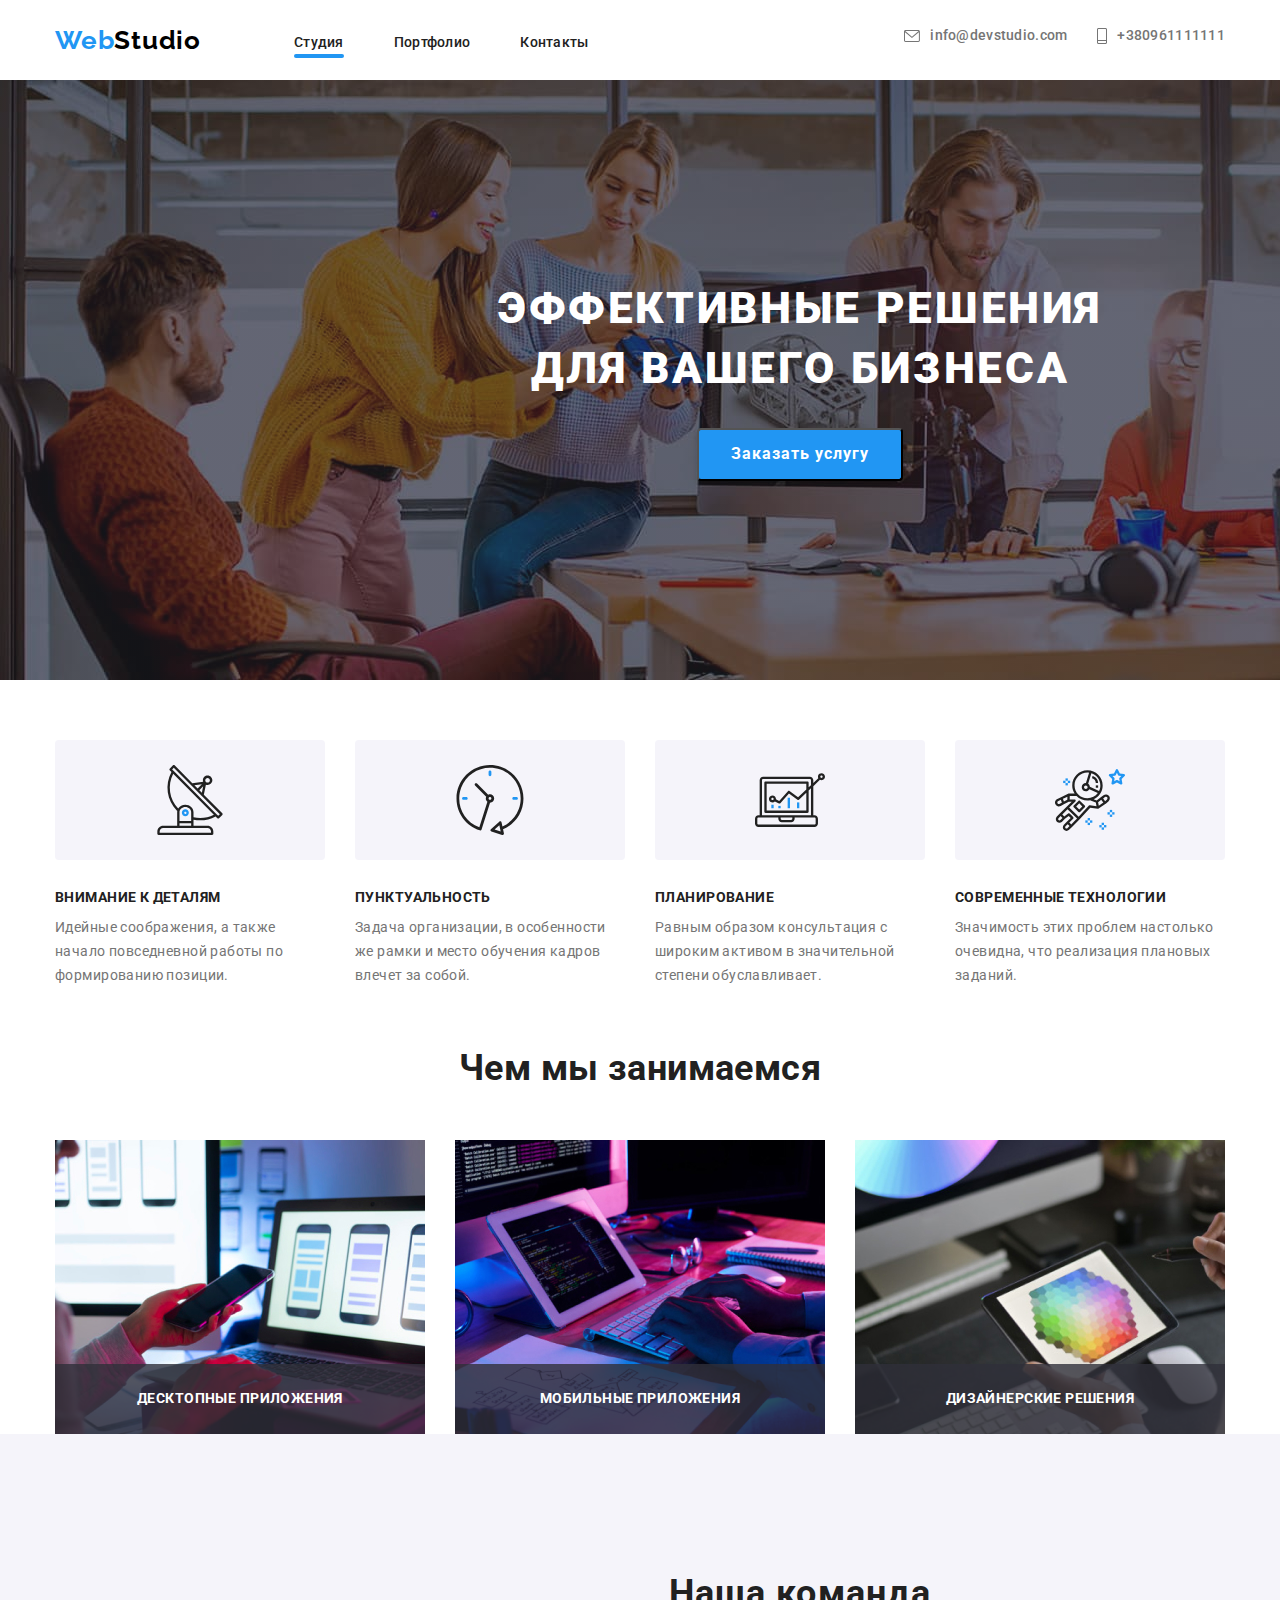
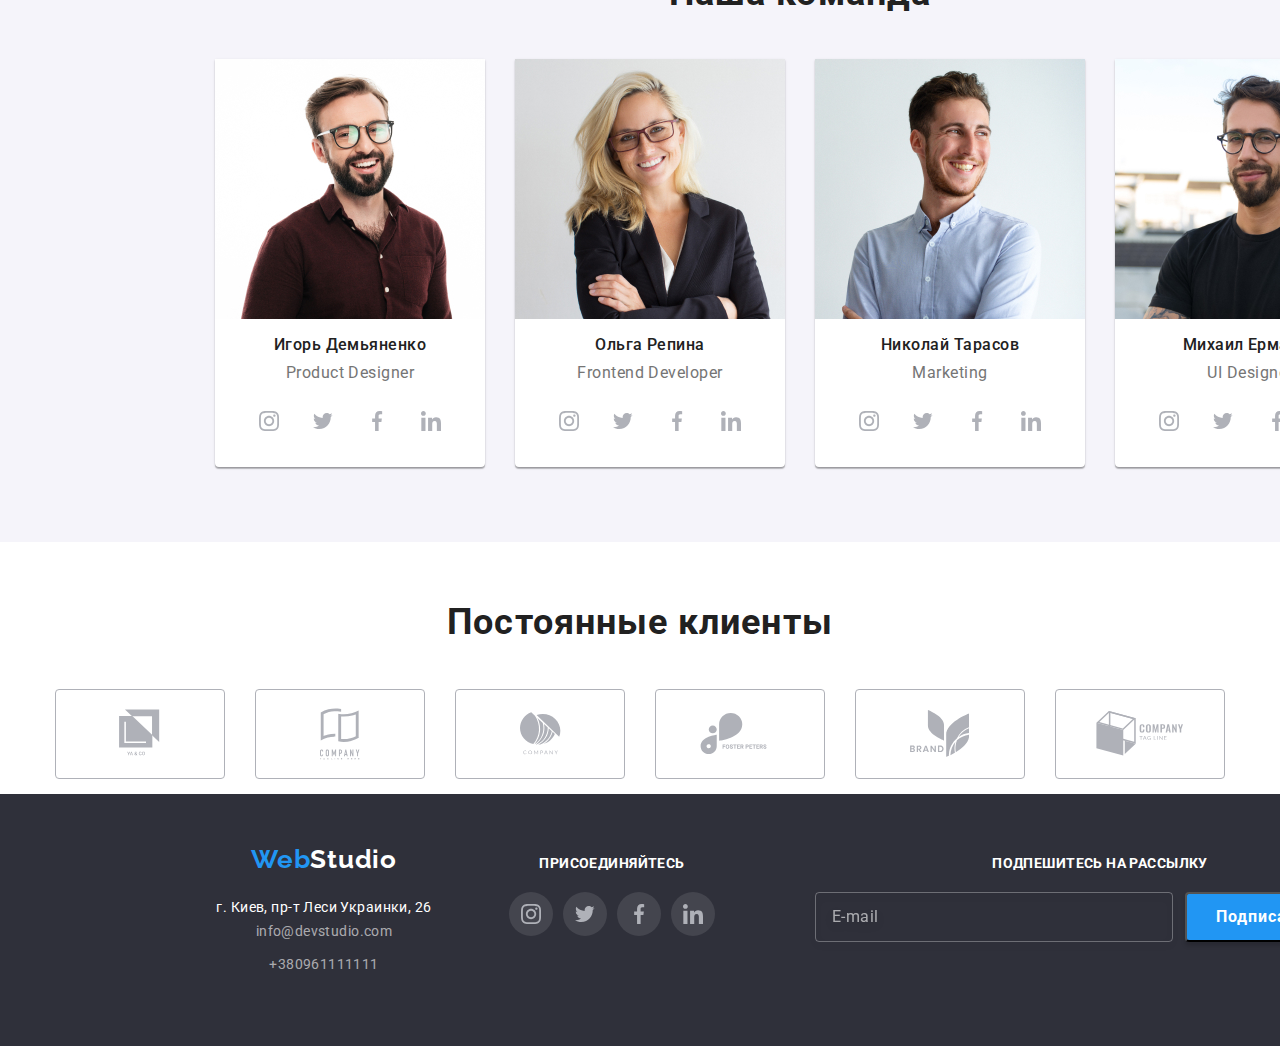
==== commit bdc5bce6: "до картинок" ====
--- a/index.html
+++ b/index.html
@@ -21,19 +21,19 @@
                  <a href="./index.html" class="logo current"><span class="logoacc">Web</span>Studio</a>
            
                 <button
-                 type="button" 
-                 class="menu-button" 
-                 aria-controls="menu-container"
-                data-menu-button>
+                    type="button" 
+                    class="menu-button" 
+                    aria-controls="menu-container"
+                    data-menu-button>
              <!-- правка -->
-                  <svg  width="18.67" height="18.67" 
+                  <svg class="icon" width="40" height="40" 
                   aria-label="Переключатель мобильного меню" >
 
-                  <use class="icon-cross" width="18.67" height="18.67" 
-                  href="./images/sprite.svg#icon-Vectorlogo "></use>
-
-                  <use class="icon-menu" width="18.67" height="18.67"
-                   href="./images/sprite.svg#envelope"></use>
+                        <use class="icon-cross" width="18.67" height="18.67" 
+                        href="./images/sprite.svg#icon-Vectorlogo "></use>
+
+                        <use class="icon-menu" width="24" height="24"
+                        href="./images/sprite.svg#icon-menu_24px"></use>
                    </svg> 
                 </button>
 
@@ -406,7 +406,7 @@
                  <address class="addres">г. Киев, пр-т Леси Украинки, 26</span>
 
                  <a href="mailto:info@devstudio.com" class="info-footer">info@devstudio.com</a>
-                <a href="tel:+380961111111" class="info-footer">+380961111111</a>
+                 <a href="tel:+380961111111" class="info-footer">+380961111111</a>
                   </address>         
             </div>
             <div class="footer-icon">
@@ -470,7 +470,7 @@
         <div class="modal">
             <button class="btn-close" data-modal-close>
                 <svg class="modal-clouse" width="11" height="11">
-                    <use href="./images/sprite.svg#icon-Vector"></use>
+                    <use class="modal-clouse" href="./images/sprite.svg#icon-Vector"></use>
                 </svg>
             </button>
             <div class="form-modal">
--- a/css/main.min.css
+++ b/css/main.min.css
@@ -1,2 +1,2 @@
-html{-webkit-box-sizing:border-box;box-sizing:border-box}*,*::after,*::before{-webkit-box-sizing:inherit;box-sizing:inherit}img{display:block;min-width:100%;height:auto}.page{background-color:var(--wite-color);color:var(--primary-text-color);font-family:Roboto, sans-serif;font-size:14px;line-height:1.71;letter-spacing:0.03em}.list{padding:0;margin:0;list-style:none}.img{display:block;max-width:100%;height:auto}.page-header{position:relative;margin-right:auto;margin-left:auto}@media screen and (max-width: 787px){.page-header{text-align:center}}@media screen and (min-width: 480px){.page-header{width:480px}}@media screen and (min-width: 768px){.page-header{width:768px}}@media screen and (min-width: 1200px){.page-header{width:1600px;display:-webkit-box;display:-ms-flexbox;display:flex;-webkit-box-align:center;-ms-flex-align:center;align-items:center}}.pege-logo{margin-left:auto;margin-right:auto;padding-left:15px;padding-right:15px;padding-top:16px;padding-bottom:16px;display:-webkit-box;display:-ms-flexbox;display:flex;-webkit-box-pack:justify;-ms-flex-pack:justify;justify-content:space-between;-webkit-box-align:center;-ms-flex-align:center;align-items:center}@media screen and (min-width: 480px){.pege-logo{height:60px}}@media screen and (min-width: 768px){.pege-logo{height:80px;width:768px}}@media screen and (min-width: 1600px){.pege-logo{width:1200px;height:80px}}.pege-logo .logo.current{color:#000;font-family:Raleway, sans-serif;letter-spacing:0.03em;font-weight:bold;font-size:24px;line-height:28px;letter-spacing:0.03em;text-decoration:none}@media screen and (min-width: 768px){.pege-logo .logo.current{font-size:26px;line-height:1.19}}.pege-logo .logo.current .logoacc{color:#2196f3;font-family:Raleway, sans-serif;letter-spacing:0.03em;font-weight:bold;font-size:24px;line-height:1.16;text-decoration:none;padding:0}@media screen and (min-width: 768px){.pege-logo .logo.current .logoacc{font-size:26px;line-height:1.19}}.menu-button{display:-webkit-inline-box;display:-ms-inline-flexbox;display:inline-flex;margin:0;padding:0;border:0px;background-color:transparent}.menu-button .icon-cross{display:none}@media screen and (min-width: 768px){.menu-button{display:none}}.menu-button.is-open .icon-cross{display:block}.menu-button.is-open .icon-menu{display:none}.menu-container{padding:40px;font-size:20px;background:#FFFFFF;padding-top:60px;padding-bottom:60px}@media screen and (max-width: 767px){.menu-container{display:block}}@media screen and (min-width: 480px){.menu-container{width:480px}}@media screen and (min-width: 768px){.menu-container{display:-webkit-box;display:-ms-flexbox;display:flex;padding:0;margin:0}}@media screen and (max-width: 767px){.menu-container{display:none;position:absolute;top:100%;left:0;width:100%}.menu-container.is-open{display:block}}@media screen and (min-width: 768px){.menu-container{width:768px;display:-webkit-box;display:-ms-flexbox;display:flex;-webkit-box-pack:justify;-ms-flex-pack:justify;justify-content:space-between;-webkit-box-flex:1;-ms-flex-positive:1;flex-grow:1}}.site-nav{margin-bottom:60px}@media screen and (min-width: 768px){.site-nav{display:-webkit-box;display:-ms-flexbox;display:flex;margin-bottom:0px;margin-left:88px}}@media screen and (min-width: 1200px){.site-nav{margin-right:305px;margin-left:93px}}.navigation{display:block}@media screen and (min-width: 1200px){.navigation{display:-webkit-box;display:-ms-flexbox;display:flex;-webkit-box-align:center;-ms-flex-align:center;align-items:center}}.link{position:relative;text-decoration:none;-webkit-transition:250ms cubic-bezier(0.4, 0, 0.2, 1);transition:250ms cubic-bezier(0.4, 0, 0.2, 1);color:#212121;font-weight:500;font-size:14px;line-height:1.14;letter-spacing:0.02em;padding-bottom:8px}.link:hover,.link:focus{color:#2196f3;-webkit-transition:250ms cubic-bezier(0.4, 0, 0.2, 1);transition:250ms cubic-bezier(0.4, 0, 0.2, 1)}.line::after{content:"";position:absolute;left:0;bottom:0px;width:100%;height:4px;border-radius:2px;background-color:#2196f3}@media screen and (max-width: 767px){.menu-item{margin-bottom:40px}}@media screen and (min-width: 768px){.menu-item+.menu-item{margin-left:50px}}.centrauto{padding-top:60px;padding-left:15px;padding-right:15px;margin-left:auto;margin-right:auto;padding-bottom:60px}@media screen and (min-width: 480px){.centrauto{width:480px}}@media screen and (min-width: 768px){.centrauto{width:768px}}@media screen and (min-width: 1200px){.centrauto{width:1200px}}.section.list{list-style:none;margin-top:0;margin-bottom:0;padding-left:0;margin-right:auto;margin-right:auto;margin-left:auto}@media screen and (min-width: 768px){.section.list{width:768px;width:768px;display:-webkit-box;display:-ms-flexbox;display:flex;-ms-flex-wrap:wrap;flex-wrap:wrap;margin:-15px}}@media screen and (min-width: 1200px){.section.list{margin:-15px;width:1200px}}@media screen and (min-width: 768px){.zzz{width:calc((100% - 2 * 30px) / 2);margin:15px;padding-bottom:0}}@media screen and (min-width: 1200px){.zzz{width:calc((100% - 4 * 30px) / 4);margin:15px;padding-bottom:0}}.zzz.list-item::before{display:block;content:"";background-repeat:no-repeat;background-position:center;background-color:#f5f4fa;border-radius:4px;margin-bottom:30px;background-size:auto;border:1px solid transparent;border-radius:4px;margin-bottom:30px;-webkit-box-pack:center;-ms-flex-pack:center;justify-content:center;width:100%;height:120px}.zzz.list-item:nth-child(1)::before{background-image:url(../images/antenna.svg)}.zzz.list-item:nth-child(2)::before{background-image:url(../images/clock-1.svg)}.zzz.list-item:nth-child(3)::before{background-image:url(../images/diagram.svg)}.zzz.list-item:nth-child(4)::before{background-image:url(../images/astronaut.svg)}.paragraf{display:contents;font-style:normal;font-weight:normal;font-size:14px;line-height:1.71;letter-spacing:0.03em;color:#757575}.section-sub{color:#212121;font-weight:700;font-size:14px;line-height:1.14;letter-spacing:0.03em;text-transform:uppercase;margin-bottom:10px;margin-top:0;text-align:center}@media screen and (min-width: 768px){.section-sub{text-align:left}}@media screen and (min-width: 1200px){.section-sub{text-align:left}}.footer-fon{padding-top:60px;padding-bottom:60px;background-color:#2F303A;margin-right:auto;margin-left:auto;text-align:center}@media screen and (min-width: 480px){.footer-fon{width:480px}}@media screen and (min-width: 768px){.footer-fon{width:768px}}@media screen and (min-width: 1200px){.footer-fon{max-width:1600px}}@media screen and (max-width: 1199px){.footer-fon{text-align:center}}.fon{margin-right:auto;margin-left:auto;padding-right:15px;padding-left:15px}@media screen and (max-width: 1199px) and (min-width: 768px){.fon{-ms-flex-pack:distribute;justify-content:space-around;-ms-flex-wrap:wrap;flex-wrap:wrap}}@media screen and (min-width: 480px){.fon{width:480px}}@media screen and (min-width: 768px){.fon{width:768px;display:-webkit-box;display:-ms-flexbox;display:flex;-webkit-box-align:baseline;-ms-flex-align:baseline;align-items:baseline}}@media screen and (min-width: 1200px){.fon{width:1200px}}.fon .logodark{color:#fff}@media screen and (min-width: 768px){.footer-contacts{width:50%}}@media screen and (min-width: 1200px){.footer-contacts{margin-right:70px}}@media screen and (max-width: 1199px){.footer-contacts{margin-bottom:60px}}@media screen and (max-width: 1199px){.footer-contacts{text-align:center}}.footer-contacts .logo.current{display:inline-block;color:#000;font-family:Raleway, sans-serif;letter-spacing:0.03em;font-weight:bold;font-size:24px;line-height:28px;letter-spacing:0.03em;text-decoration:none;padding-top:0;padding-bottom:0;margin-right:0}@media screen and (min-width: 768px){.footer-contacts .logo.current{font-size:26px;line-height:1.19}}.footer-contacts .logoacc{color:#2196f3;font-family:Raleway, sans-serif;letter-spacing:0.03em;font-weight:bold;font-size:24px;line-height:1.16;text-decoration:none}@media screen and (min-width: 768px){.footer-contacts .logoacc{font-size:26px;line-height:1.19}}.footer-contacts .info-footer{display:block;color:rgba(255,255,255,0.6);margin-bottom:9px}.footer-contacts .addres{display:block;color:#fff;font-family:Roboto;font-style:normal;font-weight:normal;font-size:14px;line-height:1.7;color:#fff;margin-top:20px}.container{margin-right:auto;margin-left:auto;text-align:center}@media screen and (max-width: 1199px){.container{display:none}}@media screen and (min-width: 1200px){.container{width:1200px}}.robota{display:-webkit-box;display:-ms-flexbox;display:flex;padding-left:0;margin-top:0;margin-bottom:0;margin:-15px}.rob{display:-webkit-box;display:-ms-flexbox;display:flex;position:relative;width:calc((100% - 3 * 30px) / 3);margin:15px}.annexes{position:absolute;bottom:0;left:0;font-weight:bold;font-size:14px;line-height:1.14;text-align:center;text-transform:uppercase;color:#fff;-webkit-box-pack:center;-ms-flex-pack:center;justify-content:center;-webkit-box-align:center;-ms-flex-align:center;align-items:center;display:-webkit-box;display:-ms-flexbox;display:flex;width:100%;height:70px;margin:0;background-color:rgba(47,48,58,0.8)}.section-one.f.sec{background-color:#f5f4fa}.section-one.f.margin-botton{background:#f5f4fa;padding-top:94px}.section-title{color:#212121;font-weight:700;font-size:36px;line-height:1.16;margin-bottom:50px;margin-top:0;text-align:center}.page-header .info{display:block;margin-bottom:16px}@media screen and (min-width: 768px){.page-header .info{margin-bottom:0px}}@media screen and (min-width: 1200px){.page-header .info{display:-webkit-box;display:-ms-flexbox;display:flex}}.info{color:#757575;font-weight:500;font-size:14px;line-height:1.14;letter-spacing:0.02em;text-decoration:none;-webkit-box-align:center;-ms-flex-align:center;align-items:center;-webkit-transition:250ms cubic-bezier(0.4, 0, 0.2, 1);transition:250ms cubic-bezier(0.4, 0, 0.2, 1)}.info:hover{color:#2196f3}.info-footer{font-family:Roboto;font-style:normal;font-weight:normal;font-size:14px;line-height:1.71;color:rgba(255,255,255,0.6);margin-bottom:9px;text-decoration:none}.proba{margin-top:0;margin-bottom:0;padding-left:0;display:list-item;list-style:none}@media screen and (min-width: 1200px){.proba{display:-webkit-box;display:-ms-flexbox;display:flex}}.button-info{vertical-align:middle;-webkit-box-align:center;-ms-flex-align:center;align-items:center;width:16px;height:12px;fill:currentColor;margin-right:10px}.button-info-tel{vertical-align:middle;-webkit-box-align:center;-ms-flex-align:center;align-items:center;width:10px;height:16px;fill:currentColor;margin-right:10px}.tel{color:#757575;font-weight:500;font-size:14px;line-height:1.14;letter-spacing:0.02em;text-decoration:none}@media screen and (min-width: 1200px){.tel{margin-left:30px}}.tel:hover{color:#2196f3}.hero{display:-webkit-box;display:-ms-flexbox;display:flex;-webkit-box-pack:center;-ms-flex-pack:center;justify-content:center;text-align:center;-webkit-box-align:center;-ms-flex-align:center;align-items:center;margin-right:auto;margin-left:auto;background:#2f303a;background-image:-webkit-gradient(linear, left top, right top, from(rgba(47,48,58,0.4)), to(rgba(47,48,58,0.4))),url(../images/herogo.jpg);background-image:linear-gradient(to right, rgba(47,48,58,0.4), rgba(47,48,58,0.4)),url(../images/herogo.jpg);max-width:1600px;background-size:cover;background-repeat:no-repeat;background-position:center}@media screen and (min-width: 1200px){.hero{max-width:1600px}}@media screen and (min-width: 480px){.hero{width:480px;height:400px}}@media screen and (min-width: 768px){.hero{height:400px;width:768px}}@media screen and (min-width: 1200px){.hero{height:600px;width:1600px;padding:0}}.hero .container-hero{margin-right:auto;margin-left:auto;margin-bottom:118px;margin-top:118px}@media screen and (min-width: 1200px){.hero .container-hero{margin-bottom:200px;margin-top:200px}}.hero-title{color:#fff;text-align:center;letter-spacing:0.06em;text-transform:uppercase;font-weight:900;font-size:26px;line-height:1.62;margin-top:0}@media screen and (min-width: 1200px){.hero-title{font-size:44px;line-height:1.36}}.prortfolio{padding-top:60px;padding-bottom:60px}.container{padding-left:15px;padding-right:15px;margin-left:auto;margin-right:auto}@media screen and (min-width: 480px){.container{width:480px}}@media screen and (min-width: 768px){.container{width:768px}}@media screen and (min-width: 1200px){.container{width:1200px}}.liniya{text-decoration:none;border:none}.section-titles{font-weight:bold;font-size:18px;line-height:2;letter-spacing:0.06em;color:#212121;padding-bottom:8px;margin:0;text-decoration:none}.section.wrap{display:-webkit-box;display:-ms-flexbox;display:flex;-ms-flex-wrap:wrap;flex-wrap:wrap;-webkit-box-sizing:border-box;box-sizing:border-box;-webkit-box-pack:justify;-ms-flex-pack:justify;justify-content:space-between}.container-button{padding-left:0;margin-top:0;margin-bottom:34px;display:-webkit-box;display:-ms-flexbox;display:flex;padding-left:0}@media screen and (min-width: 768px){.container-button{-webkit-box-pack:center;-ms-flex-pack:center;justify-content:center}}@media screen and (max-width: 767px){.container-button{-ms-flex-wrap:wrap;flex-wrap:wrap}}.button{font-weight:500;font-size:16px;line-height:1.62;padding:6px 22px;background:#f5f4fa;border-radius:4px;border:none;margin-left:0;margin-bottom:34px}.button:not(:last-child){margin-right:8px}@media screen and (max-width: 767px){.button:not(:last-child):nth-child(-n+3){margin-bottom:15px}}.button{display:-webkit-inline-box;display:-ms-inline-flexbox;display:inline-flex;color:#212121;background-color:#f5f4fa;-webkit-transition:250ms cubic-bezier(0.4, 0, 0.2, 1);transition:250ms cubic-bezier(0.4, 0, 0.2, 1)}.button:hover,.button:focus{color:#fff;background-color:#2196f3}.list.portfolio{width:100%;margin:0;padding:0;list-style:none}@media screen and (min-width: 480px){.list.portfolio{width:480px}}@media screen and (min-width: 768px){.list.portfolio{width:768px;display:-webkit-box;display:-ms-flexbox;display:flex;-ms-flex-wrap:wrap;flex-wrap:wrap;margin:-15px;padding-bottom:0;padding-left:0;padding-right:0;margin:-15px}}@media screen and (min-width: 1200px){.list.portfolio{width:1200px;margin:-15px}}.text{padding:20px 24px}.job{font-size:16px;line-height:1.87;margin-bottom:0px;margin-top:0;font-style:normal;font-weight:normal;font-size:16px;letter-spacing:0.03em;color:#757575;text-decoration:none;border:none}.texno{display:-webkit-box;display:-ms-flexbox;display:flex;position:absolute;width:322px;height:168px;top:50%;left:50%;-webkit-transform:translate(-50%, -50%);transform:translate(-50%, -50%);margin:0;color:#ffffff;font-size:18px;line-height:1.56;opacity:0;-webkit-transition:250ms cubic-bezier(0.4, 0, 0.2, 1);transition:250ms cubic-bezier(0.4, 0, 0.2, 1)}.foto{position:relative;overflow:hidden}.foto:hover .texno{opacity:1}.foto:hover .overlay{opacity:1;-webkit-transform:translateY(0);transform:translateY(0)}.img{display:block;max-width:100%;height:auto}.overlay{position:absolute;top:0;left:0;width:100%;height:100%;background-color:rgba(33,150,243,0.9);opacity:0;-webkit-transition:250ms cubic-bezier(0.4, 0, 0.2, 1);transition:250ms cubic-bezier(0.4, 0, 0.2, 1);-webkit-transform:translateY(100%);transform:translateY(100%)}.margin-botton .container-wrap{width:1170px;margin-right:auto;margin-left:auto}.item-portfolio{background:#fff;border:1px solid #eeeeee;-webkit-box-sizing:border-box;box-sizing:border-box;margin-bottom:30px;-webkit-box-pack:center;-ms-flex-pack:center;justify-content:center;background-position:center;margin-right:auto;margin-left:auto}@media screen and (min-width: 480px){.item-portfolio{width:480px}}@media screen and (min-width: 768px){.item-portfolio{width:768px;width:calc((100% - 2 * 30px) / 2);margin:15px;padding-bottom:0}}@media screen and (min-width: 1200px){.item-portfolio{width:1200px;width:calc((100% - 3 * 30px) / 3);margin:15px;padding-bottom:0}}.item-portfolio:hover{border:1px solid #eeeeee;-webkit-box-sizing:border-box;box-sizing:border-box;-webkit-box-shadow:0px 1px 1px rgba(0,0,0,0.12),0px 4px 4px rgba(0,0,0,0.06),1px 4px 6px rgba(0,0,0,0.16);box-shadow:0px 1px 1px rgba(0,0,0,0.12),0px 4px 4px rgba(0,0,0,0.06),1px 4px 6px rgba(0,0,0,0.16)}.comanda-bgs{margin-right:auto;margin-left:auto}@media screen and (min-width: 480px){.comanda-bgs{width:480px}}@media screen and (min-width: 768px){.comanda-bgs{width:768px}}@media screen and (min-width: 1200px){.comanda-bgs{width:1600px}}.bgc{margin-right:auto;margin-left:auto;margin:0;background-color:#f5f4fa;width:100%;text-align:center;padding-left:15px;padding-right:15px;padding-bottom:60px}@media screen and (min-width: 480px){.bgc{width:480px;padding-left:0;padding-right:0}}@media screen and (min-width: 768px){.bgc{width:768px;width:768px;-ms-flex-wrap:wrap;flex-wrap:wrap;padding-left:0;padding-right:0;padding-top:45px}}@media screen and (min-width: 1200px){.bgc{width:1600px;padding-top:79px}}.section-four{width:100%;margin:0;padding:0;list-style:none;padding-left:15px;padding-right:15px}@media screen and (min-width: 768px){.section-four{width:768px;width:768px;display:-webkit-box;display:-ms-flexbox;display:flex;-ms-flex-wrap:wrap;flex-wrap:wrap;padding-left:0;padding-right:0}}@media screen and (min-width: 1200px){.section-four{width:1200px}}.four{background-color:#fff;-webkit-box-shadow:0px 1px 3px rgba(0,0,0,0.12),0px 1px 1px rgba(0,0,0,0.14),0px 2px 1px rgba(0,0,0,0.2);box-shadow:0px 1px 3px rgba(0,0,0,0.12),0px 1px 1px rgba(0,0,0,0.14),0px 2px 1px rgba(0,0,0,0.2);border-radius:0px 0px 4px 4px;text-align:center;-webkit-box-pack:center;-ms-flex-pack:center;justify-content:center;background-position:center;margin-right:auto;margin-left:auto;margin-bottom:30px}@media screen and (min-width: 768px){.four{width:calc((100% - 2 * 30px) / 2);margin:15px;padding-bottom:0}}@media screen and (min-width: 1200px){.four{width:calc((100% - 4 * 30px) / 4);margin:15px;padding-bottom:0}}.section-name{font-weight:500;font-size:16px;line-height:1.19;font-style:normal;text-align:center;letter-spacing:0.03em;margin-bottom:10px;color:#212121}.section-en{margin:0;padding:0;font-size:16px;line-height:1.18;text-align:center;font-style:normal;font-weight:normal;letter-spacing:0.03em;color:#757575}.section-title-co{-webkit-box-pack:center;-ms-flex-pack:center;justify-content:center;background-position:center;margin-right:auto;margin-left:auto;padding-top:60px;padding-bottom:30px;margin:0;font-family:Roboto;font-style:normal;font-weight:bold;font-size:28px;line-height:1.17;text-align:center;letter-spacing:0.03em;color:#212121}@media screen and (min-width: 768px){.section-title-co{width:768px;width:768px}}@media screen and (min-width: 1200px){.section-title-co{width:1200px;font-family:Roboto;font-style:normal;font-weight:bold;font-size:36px;line-height:1.16;letter-spacing:0.03em;color:#212121}}.button-a{display:-webkit-box;display:-ms-flexbox;display:flex;-webkit-box-pack:center;-ms-flex-pack:center;justify-content:center;-webkit-box-align:center;-ms-flex-align:center;align-items:center;padding-bottom:24px;padding-top:16px;margin-right:auto;margin-left:auto;margin:0}.li-button:not(:last-child){margin-right:10px}.href-button{background-color:#fff;width:44px;height:44px;padding:12px;display:-webkit-box;display:-ms-flexbox;display:flex;border:transparent;border-radius:50%;-webkit-box-pack:center;-ms-flex-pack:center;justify-content:center;-webkit-box-align:center;-ms-flex-align:center;align-items:center}.href-button:hover{background-color:#2196f3}.href-button:hover .svg-button{fill:#fff}.svg-button{fill:#afb1b8;-webkit-transition:250ms cubic-bezier(0.4, 0, 0.2, 1);transition:250ms cubic-bezier(0.4, 0, 0.2, 1);width:44px;height:44px}.container-six{margin-right:auto;margin-left:auto;text-align:center}@media screen and (min-width: 480px){.container-six{width:480px}}@media screen and (min-width: 768px){.container-six{width:768px}}@media screen and (min-width: 1200px){.container-six{width:1200px}}.li-icon{width:100%;display:-webkit-box;display:-ms-flexbox;display:flex;-ms-flex-wrap:wrap;flex-wrap:wrap;-webkit-box-sizing:border-box;box-sizing:border-box;-webkit-box-pack:center;-ms-flex-pack:center;justify-content:center;-webkit-box-align:center;-ms-flex-align:center;align-items:center}.six-link{width:210px;-webkit-box-pack:center;-ms-flex-pack:center;justify-content:center;-webkit-box-align:center;-ms-flex-align:center;align-items:center;height:90px;width:calc((100% - 2 * 30px) / 2);margin:15px;padding-bottom:0}@media screen and (min-width: 768px){.six-link{width:calc((100% - 3 * 30px) / 3)}}@media screen and (min-width: 1200px){.six-link{width:calc((100% - 30px * 6) / 6)}}.logo-link{display:-webkit-box;display:-ms-flexbox;display:flex;margin:0;height:90px;color:#afb1b8;border:1px solid #afb1b8;border-radius:4px;-webkit-box-pack:center;-ms-flex-pack:center;justify-content:center;-webkit-box-align:center;-ms-flex-align:center;align-items:center;-webkit-transition:250ms cubic-bezier(0.4, 0, 0.2, 1);transition:250ms cubic-bezier(0.4, 0, 0.2, 1)}.logo-link:hover{color:#2196f3;border:1px solid #2196f3}.logo-one{width:100%;height:100%;fill:currentColor}.logo-two{width:40px;height:52px;fill:currentColor}.logo-three{display:-webkit-box;display:-ms-flexbox;display:flex;-webkit-box-sizing:border-box;box-sizing:border-box;-webkit-box-pack:center;-ms-flex-pack:center;justify-content:center;-webkit-box-align:center;-ms-flex-align:center;align-items:center;width:41px;height:43px;fill:currentColor}.logo-four{width:80px;height:42px;fill:currentColor}.logo-five{width:59px;height:47px;fill:currentColor}.logo-six{width:88px;height:45px;fill:currentColor}.hero-button{color:#fff;background-color:#2196f3;font-family:Roboto;font-style:normal;font-weight:bold;font-size:16px;line-height:1.8;-webkit-box-align:center;-ms-flex-align:center;align-items:center;text-align:center;letter-spacing:0.06em;padding:10px 32px;-webkit-box-shadow:0px 4px 4px rgba(0,0,0,0.15);box-shadow:0px 4px 4px rgba(0,0,0,0.15);border-radius:4px}.footer-icon{margin-bottom:60px;text-align:center}@media screen and (max-width: 1199px){.footer-icon{text-align:center}}@media screen and (max-width: 1199px){.footer-icon{margin-bottom:60px}}@media screen and (min-width: 768px){.footer-icon{width:50%}}@media screen and (min-width: 768px){.div-footer-too{width:100%}}@media screen and (min-width: 1200px){.div-footer-too{margin-left:93px}}@media screen and (max-width: 1199px){.div-footer-too{text-align:center}}@media screen and (min-width: 1200px){.div-footer-too{margin-left:94px}}.tekst-footer{font-family:Roboto;font-style:normal;font-weight:bold;font-size:14px;line-height:1.14;text-transform:uppercase;color:#fff;padding-bottom:20px;padding-top:0;margin:0}.icon-footer{display:-webkit-box;display:-ms-flexbox;display:flex;-webkit-box-pack:center;-ms-flex-pack:center;justify-content:center;-webkit-box-align:center;-ms-flex-align:center;align-items:center;margin-right:auto;margin-left:auto}.href-button.white{background:rgba(255,255,255,0.1);width:44px;height:44px;padding:12px;display:-webkit-box;display:-ms-flexbox;display:flex;border:transparent;border-radius:50%;-webkit-box-pack:center;-ms-flex-pack:center;justify-content:center;-webkit-box-align:center;-ms-flex-align:center;align-items:center;-webkit-transition:250ms cubic-bezier(0.4, 0, 0.2, 1);transition:250ms cubic-bezier(0.4, 0, 0.2, 1)}.href-button.white:hover{background-color:#2196f3}.btn-close{position:absolute;top:0;right:0;margin:8px;display:-webkit-box;display:-ms-flexbox;display:flex;-webkit-box-pack:center;-ms-flex-pack:center;justify-content:center;-webkit-box-align:center;-ms-flex-align:center;align-items:center;width:30px;height:30px;border-radius:50%;background:#ffffff;border:1px solid rgba(0,0,0,0.1);-webkit-transition:250ms cubic-bezier(0.4, 0, 0.2, 1);transition:250ms cubic-bezier(0.4, 0, 0.2, 1)}.btn-close:hover{fill:#2196f3}.backdrop{position:fixed;top:0;left:0;height:1024px;background:rgba(0,0,0,0.2);right:0;z-index:1;-webkit-transition:250ms cubic-bezier(0.4, 0, 0.2, 1);transition:250ms cubic-bezier(0.4, 0, 0.2, 1);background-color:rgba(0,0,0,0.2);width:100%;height:100%;opacity:1;overflow-y:scroll}.is-hidden{opacity:0;pointer-events:none}.modal{position:absolute;top:50%;left:50%;-webkit-transform:translate(-50%, -50%) scale(1);transform:translate(-50%, -50%) scale(1);padding:40px;min-width:450px;min-height:609px;background:#fff;-webkit-box-shadow:0px 1px 3px rgba(0,0,0,0.12),0px 1px 1px rgba(0,0,0,0.14),0px 2px 1px rgba(0,0,0,0.2);box-shadow:0px 1px 3px rgba(0,0,0,0.12),0px 1px 1px rgba(0,0,0,0.14),0px 2px 1px rgba(0,0,0,0.2);border-radius:4px;-webkit-transition:250ms cubic-bezier(0.4, 0, 0.2, 1);transition:250ms cubic-bezier(0.4, 0, 0.2, 1)}@media screen and (min-width: 1200px){.modal{min-width:528px;min-height:581px}}.div-check{display:-webkit-box;display:-ms-flexbox;display:flex;-webkit-box-orient:horizontal;-webkit-box-direction:normal;-ms-flex-direction:row;flex-direction:row;-webkit-box-pack:center;-ms-flex-pack:center;justify-content:center;margin-bottom:30px;position:relative}@media screen and (max-width: 1199px){.div-check{padding-left:20px}}.visually{-webkit-appearance:none;-moz-appearance:none;appearance:none;position:absolute}.visually:checked+.check-box{background-image:url(../images/galochka.svg);background-position-y:center;-webkit-transform:translateY(50%);transform:translateY(50%);background-repeat:no-repeat;-webkit-transition:250ms cubic-bezier(0.4, 0, 0.2, 1);transition:250ms cubic-bezier(0.4, 0, 0.2, 1);background-color:#2196f3;fill:#fff;border-radius:2px;background-size:contain;background-origin:border-box;border:0.2px}.label-check{margin-bottom:4px;font-family:Roboto;font-style:normal;font-weight:normal;font-size:14px;line-height:1.71;letter-spacing:0.03em;color:#757575}@media screen and (max-width: 1200px){.label-check{font-size:12px}}.display{display:-webkit-box;display:-ms-flexbox;display:flex;-webkit-box-pack:center;-ms-flex-pack:center;justify-content:center;-webkit-box-align:center;-ms-flex-align:center;align-items:center}.a-check{color:#2196f3;border-bottom:1px solid #2196f3;display:inline-block;line-height:0.85}.check-box{position:absolute;background-image:url(../images/ramka.svg);width:16px;height:15px;left:0;bottom:15px;-webkit-transform:translateY(50%);transform:translateY(50%);-webkit-transition:250ms cubic-bezier(0.4, 0, 0.2, 1);transition:250ms cubic-bezier(0.4, 0, 0.2, 1)}.check-btm{display:-webkit-box;display:-ms-flexbox;display:flex;-webkit-box-align:center;-ms-flex-align:center;align-items:center;text-align:center;-webkit-box-pack:center;-ms-flex-pack:center;justify-content:center;width:200px;height:50px;background:#188ce8;-webkit-box-shadow:0px 4px 4px rgba(0,0,0,0.15);box-shadow:0px 4px 4px rgba(0,0,0,0.15);border-radius:4px;font-family:Roboto;font-style:normal;font-weight:bold;font-size:16px;line-height:1.87;border:none;letter-spacing:0.06em;color:#ffffff;margin-right:auto;margin-left:auto;text-align:center}.div-e-mail{text-align:center}.e-mail-input{width:100%;height:50px;border:1px solid rgba(255,255,255,0.3);-webkit-box-sizing:border-box;box-sizing:border-box;border-radius:4px;margin-bottom:20px;font-family:Roboto;font-style:normal;font-weight:normal;font-size:16px;line-height:1.25;letter-spacing:0.03em;color:rgba(255,255,255,0.6);background-color:transparent;-webkit-filter:drop-shadow(0px 4px 4px rgba(0,0,0,0.15));filter:drop-shadow(0px 4px 4px rgba(0,0,0,0.15));padding:15px 16px}@media screen and (min-width: 768px){.e-mail-input{width:450px}}@media screen and (min-width: 1200px){.e-mail-input{width:358px;margin:0}}.e-mail-input::-webkit-input-placeholder{font-family:Roboto;font-style:normal;font-weight:normal;font-size:16px;line-height:1.25;display:-webkit-box;display:flex;-webkit-box-align:center;align-items:center;letter-spacing:0.03em;color:rgba(255,255,255,0.6)}.e-mail-input:-ms-input-placeholder{font-family:Roboto;font-style:normal;font-weight:normal;font-size:16px;line-height:1.25;display:-ms-flexbox;display:flex;-ms-flex-align:center;align-items:center;letter-spacing:0.03em;color:rgba(255,255,255,0.6)}.e-mail-input::-ms-input-placeholder{font-family:Roboto;font-style:normal;font-weight:normal;font-size:16px;line-height:1.25;display:-ms-flexbox;display:flex;-ms-flex-align:center;align-items:center;letter-spacing:0.03em;color:rgba(255,255,255,0.6)}.e-mail-input::placeholder{font-family:Roboto;font-style:normal;font-weight:normal;font-size:16px;line-height:1.25;display:-webkit-box;display:-ms-flexbox;display:flex;-webkit-box-align:center;-ms-flex-align:center;align-items:center;letter-spacing:0.03em;color:rgba(255,255,255,0.6)}.e-mail-label{margin-bottom:4px;font-style:normal;font-weight:normal;font-size:12px;line-height:14px;letter-spacing:0.01em;color:#757575}.div-e-mail-btn{text-align:center}@media screen and (min-width: 1200px){.div-e-mail-btn{margin-left:12px}}@media screen and (min-width: 1200px){.footer-btn{display:-webkit-box;display:-ms-flexbox;display:flex}}.btm-too{display:-webkit-box;display:-ms-flexbox;display:flex;-webkit-box-align:center;-ms-flex-align:center;align-items:center;text-align:center;padding-left:29px;width:200px;height:50px;background:#2196f3;-webkit-box-shadow:0px 4px 4px rgba(0,0,0,0.15);box-shadow:0px 4px 4px rgba(0,0,0,0.15);border-radius:4px;font-style:normal;font-weight:bold;font-size:16px;line-height:1.87;letter-spacing:0.06em;color:#fff;margin-right:auto;margin-left:auto;text-align:center}.svg-btm-too{width:24px;height:24px;margin-left:10px}.form-modal{display:-webkit-box;display:-ms-flexbox;display:flex;-webkit-box-orient:vertical;-webkit-box-direction:normal;-ms-flex-direction:column;flex-direction:column}.form-title{font-family:Roboto;font-style:normal;font-weight:bold;font-size:20px;line-height:1.2;text-align:center;letter-spacing:0.03em;color:#212121;margin-bottom:12px;margin-top:0}.form-field{position:relative;display:-webkit-box;display:-ms-flexbox;display:flex;-webkit-box-orient:vertical;-webkit-box-direction:normal;-ms-flex-direction:column;flex-direction:column}.form-label{margin-bottom:4px;font-family:Roboto;font-style:normal;font-weight:normal;font-size:12px;line-height:14px;letter-spacing:0.01em;color:#757575}.form-input{font:inherit;width:370px;height:40px;border:1px solid rgba(33,33,33,0.2);-webkit-box-sizing:border-box;box-sizing:border-box;border-radius:4px;margin-bottom:10px;padding-left:42px;outline:none;-webkit-transition:250ms cubic-bezier(0.4, 0, 0.2, 1);transition:250ms cubic-bezier(0.4, 0, 0.2, 1);background-position-y:center;background-position-x:center}@media screen and (min-width: 1200px){.form-input{width:448px}}.form-input:focus ~ .from-svg{fill:#2196f3;-webkit-transition:250ms cubic-bezier(0.4, 0, 0.2, 1);transition:250ms cubic-bezier(0.4, 0, 0.2, 1)}.form-input:focus{border:1px solid #2196f3;-webkit-transition:250ms cubic-bezier(0.4, 0, 0.2, 1);transition:250ms cubic-bezier(0.4, 0, 0.2, 1)}.texterea{width:370px;height:120px;border:1px solid rgba(33,33,33,0.2);-webkit-box-sizing:border-box;box-sizing:border-box;border-radius:4px;resize:none;margin-bottom:20px;padding:12px 16px;-webkit-transition:250ms cubic-bezier(0.4, 0, 0.2, 1);transition:250ms cubic-bezier(0.4, 0, 0.2, 1)}@media screen and (min-width: 1200px){.texterea{width:448px}}.texterea::-webkit-input-placeholder{font-family:Roboto;font-style:normal;font-weight:normal;font-size:14px;line-height:1.14;letter-spacing:0.01em;color:rgba(117,117,117,0.5)}.texterea:-ms-input-placeholder{font-family:Roboto;font-style:normal;font-weight:normal;font-size:14px;line-height:1.14;letter-spacing:0.01em;color:rgba(117,117,117,0.5)}.texterea::-ms-input-placeholder{font-family:Roboto;font-style:normal;font-weight:normal;font-size:14px;line-height:1.14;letter-spacing:0.01em;color:rgba(117,117,117,0.5)}.texterea::placeholder{font-family:Roboto;font-style:normal;font-weight:normal;font-size:14px;line-height:1.14;letter-spacing:0.01em;color:rgba(117,117,117,0.5)}.texterea:focus{border:1px solid #2196f3;-webkit-transition-duration:250ms;transition-duration:250ms;outline:none;-webkit-transition:250ms cubic-bezier(0.4, 0, 0.2, 1);transition:250ms cubic-bezier(0.4, 0, 0.2, 1)}.from-svg{position:absolute;top:50%;left:15px;-webkit-transform:translateY(-50%);transform:translateY(-50%)}
+html{-webkit-box-sizing:border-box;box-sizing:border-box}*,*::after,*::before{-webkit-box-sizing:inherit;box-sizing:inherit}img{display:block;min-width:100%;height:auto}.page{background-color:var(--wite-color);color:var(--primary-text-color);font-family:Roboto, sans-serif;font-size:14px;line-height:1.71;letter-spacing:0.03em}.list{padding:0;margin:0;list-style:none}.img{display:block;max-width:100%;height:auto}.page-header{position:relative;margin-right:auto;margin-left:auto}@media screen and (max-width: 787px){.page-header{text-align:center}}@media screen and (min-width: 480px){.page-header{width:480px}}@media screen and (min-width: 768px){.page-header{width:768px}}@media screen and (min-width: 1200px){.page-header{width:1200px}}.pege-logo{margin-left:auto;margin-right:auto;padding-left:15px;padding-right:15px;padding-top:16px;padding-bottom:16px;display:-webkit-box;display:-ms-flexbox;display:flex;-webkit-box-pack:justify;-ms-flex-pack:justify;justify-content:space-between;-webkit-box-align:center;-ms-flex-align:center;align-items:center}@media screen and (min-width: 480px){.pege-logo{height:60px}}@media screen and (min-width: 768px){.pege-logo{height:80px;width:768px}}@media screen and (min-width: 1200px){.pege-logo{width:1200px;height:80px}}.pege-logo .logo.current{color:#000;font-family:Raleway, sans-serif;letter-spacing:0.03em;font-weight:bold;font-size:24px;line-height:28px;letter-spacing:0.03em;text-decoration:none}@media screen and (min-width: 768px){.pege-logo .logo.current{font-size:26px;line-height:1.19}}.pege-logo .logo.current .logoacc{color:#2196f3;font-family:Raleway, sans-serif;letter-spacing:0.03em;font-weight:bold;font-size:24px;line-height:1.16;text-decoration:none;padding:0}@media screen and (min-width: 768px){.pege-logo .logo.current .logoacc{font-size:26px;line-height:1.19}}.menu-button{outline:none;display:-webkit-inline-box;display:-ms-inline-flexbox;display:inline-flex;margin:0;padding:0;border:none;background-color:transparent}.menu-button:focus :hover{fill:#2196f3}.icon{display:-webkit-box;display:-ms-flexbox;display:flex;padding:9px}.icon .icon-cross{display:none}@media screen and (min-width: 768px){.menu-button{display:none}}.menu-button.is-open .icon-cross{display:block}.menu-button.is-open .icon-menu{display:none}.menu-container{padding:40px;font-size:20px;background:#FFFFFF;padding-top:60px;padding-bottom:60px}.menu-container{background:#FFFFFF}@media screen and (max-width: 767px){.menu-container{display:block;-webkit-box-shadow:0px 4px 8px rgba(0,0,0,0.04),0px 2px 4px rgba(0,0,0,0.08),0px 1px 3px rgba(0,0,0,0.16);box-shadow:0px 4px 8px rgba(0,0,0,0.04),0px 2px 4px rgba(0,0,0,0.08),0px 1px 3px rgba(0,0,0,0.16)}}@media screen and (min-width: 480px){.menu-container{width:480px}}@media screen and (min-width: 768px){.menu-container{display:-webkit-box;display:-ms-flexbox;display:flex;padding:0;margin:0}}@media screen and (max-width: 767px){.menu-container{display:none;position:absolute;top:100%;left:0;width:100%}.menu-container.is-open{display:block}}@media screen and (min-width: 768px){.menu-container{width:768px;display:-webkit-box;display:-ms-flexbox;display:flex;-webkit-box-pack:justify;-ms-flex-pack:justify;justify-content:space-between;-webkit-box-flex:1;-ms-flex-positive:1;flex-grow:1}}.site-nav{margin-bottom:60px}@media screen and (min-width: 768px){.site-nav{display:-webkit-box;display:-ms-flexbox;display:flex;margin-bottom:0px;margin-left:88px}}@media screen and (min-width: 1200px){.site-nav{margin-right:305px;margin-left:93px}}.navigation{display:block}@media screen and (min-width: 1200px){.navigation{display:-webkit-box;display:-ms-flexbox;display:flex;-webkit-box-align:center;-ms-flex-align:center;align-items:center}}.link{position:relative;text-decoration:none;-webkit-transition:250ms cubic-bezier(0.4, 0, 0.2, 1);transition:250ms cubic-bezier(0.4, 0, 0.2, 1);color:#212121;font-weight:500;font-size:14px;line-height:1.14;letter-spacing:0.02em;padding-bottom:8px}.link:hover,.link:focus{color:#2196f3;-webkit-transition:250ms cubic-bezier(0.4, 0, 0.2, 1);transition:250ms cubic-bezier(0.4, 0, 0.2, 1)}.line::after{content:"";position:absolute;left:0;bottom:0px;width:100%;height:4px;border-radius:2px;background-color:#2196f3}@media screen and (max-width: 767px){.menu-item{margin-bottom:40px}}@media screen and (min-width: 768px){.menu-item+.menu-item{margin-left:50px}}.centrauto{padding-top:60px;padding-left:15px;padding-right:15px;margin-left:auto;margin-right:auto;padding-bottom:60px}@media screen and (min-width: 480px){.centrauto{width:480px}}@media screen and (min-width: 768px){.centrauto{width:768px}}@media screen and (min-width: 1200px){.centrauto{width:1200px}}.section.list{list-style:none;margin-top:0;margin-bottom:0;padding-left:0;margin-right:auto;margin-right:auto;margin-left:auto}@media screen and (min-width: 768px){.section.list{width:768px;width:768px;display:-webkit-box;display:-ms-flexbox;display:flex;-ms-flex-wrap:wrap;flex-wrap:wrap;margin:-15px}}@media screen and (min-width: 1200px){.section.list{margin:-15px;width:1200px}}@media screen and (min-width: 768px){.zzz{width:calc((100% - 2 * 30px) / 2);margin:15px;padding-bottom:0}}@media screen and (min-width: 1200px){.zzz{width:calc((100% - 4 * 30px) / 4);margin:15px;padding-bottom:0}}.zzz.list-item::before{display:block;content:"";background-repeat:no-repeat;background-position:center;background-color:#f5f4fa;border-radius:4px;margin-bottom:30px;background-size:auto;border:1px solid transparent;border-radius:4px;margin-bottom:30px;-webkit-box-pack:center;-ms-flex-pack:center;justify-content:center;width:100%;height:120px}.zzz.list-item:nth-child(1)::before{background-image:url(../images/antenna.svg)}.zzz.list-item:nth-child(2)::before{background-image:url(../images/clock-1.svg)}.zzz.list-item:nth-child(3)::before{background-image:url(../images/diagram.svg)}.zzz.list-item:nth-child(4)::before{background-image:url(../images/astronaut.svg)}.paragraf{display:contents;font-style:normal;font-weight:normal;font-size:14px;line-height:1.71;letter-spacing:0.03em;color:#757575}.section-sub{color:#212121;font-weight:700;font-size:14px;line-height:1.14;letter-spacing:0.03em;text-transform:uppercase;margin-bottom:10px;margin-top:0;text-align:center}@media screen and (min-width: 768px){.section-sub{text-align:left}}@media screen and (min-width: 1200px){.section-sub{text-align:left}}.footer-fon{padding-top:60px;padding-bottom:60px;background-color:#2F303A;display:-webkit-box;display:-ms-flexbox;display:flex;-webkit-box-pack:center;-ms-flex-pack:center;justify-content:center;text-align:center;-webkit-box-align:center;-ms-flex-align:center;align-items:center;margin-right:auto;margin-left:auto;max-width:1600px}@media screen and (min-width: 1200px){.footer-fon{max-width:1600px}}@media screen and (min-width: 768px){.footer-fon{width:768px}}@media screen and (min-width: 1200px){.footer-fon{height:252px;width:1600px;padding:0}}@media screen and (max-width: 1199px){.footer-fon{text-align:center}}.fon{margin-right:auto;margin-left:auto;padding-right:15px;padding-left:15px}@media screen and (max-width: 1199px) and (min-width: 768px){.fon{-ms-flex-pack:distribute;justify-content:space-around;-ms-flex-wrap:wrap;flex-wrap:wrap}}@media screen and (min-width: 480px){.fon{width:480px}}@media screen and (min-width: 768px){.fon{width:768px;display:-webkit-box;display:-ms-flexbox;display:flex;-webkit-box-align:baseline;-ms-flex-align:baseline;align-items:baseline}}@media screen and (min-width: 1200px){.fon{width:1200px}}.fon .logodark{color:#fff}@media screen and (min-width: 768px){.footer-contacts{width:50%}}@media screen and (min-width: 1200px){.footer-contacts{margin-right:70px}}@media screen and (max-width: 1199px){.footer-contacts{margin-bottom:60px}}@media screen and (max-width: 1199px){.footer-contacts{text-align:center}}.footer-contacts .logo.current{display:inline-block;color:#000;font-family:Raleway, sans-serif;letter-spacing:0.03em;font-weight:bold;font-size:24px;line-height:28px;letter-spacing:0.03em;text-decoration:none;padding-top:0;padding-bottom:0;margin-right:0}@media screen and (min-width: 768px){.footer-contacts .logo.current{font-size:26px;line-height:1.19}}.footer-contacts .logoacc{color:#2196f3;font-family:Raleway, sans-serif;letter-spacing:0.03em;font-weight:bold;font-size:24px;line-height:1.16;text-decoration:none}@media screen and (min-width: 768px){.footer-contacts .logoacc{font-size:26px;line-height:1.19}}.footer-contacts .info-footer{display:block;color:rgba(255,255,255,0.6);margin-bottom:9px}.footer-contacts .addres{display:block;color:#fff;font-family:Roboto;font-style:normal;font-weight:normal;font-size:14px;line-height:1.7;color:#fff;margin-top:20px}.container{margin-right:auto;margin-left:auto;text-align:center}@media screen and (max-width: 1199px){.container{display:none}}@media screen and (min-width: 1200px){.container{width:1200px}}.robota{display:-webkit-box;display:-ms-flexbox;display:flex;padding-left:0;margin-top:0;margin-bottom:0;margin:-15px}.rob{display:-webkit-box;display:-ms-flexbox;display:flex;position:relative;width:calc((100% - 3 * 30px) / 3);margin:15px}.annexes{position:absolute;bottom:0;left:0;font-weight:bold;font-size:14px;line-height:1.14;text-align:center;text-transform:uppercase;color:#fff;-webkit-box-pack:center;-ms-flex-pack:center;justify-content:center;-webkit-box-align:center;-ms-flex-align:center;align-items:center;display:-webkit-box;display:-ms-flexbox;display:flex;width:100%;height:70px;margin:0;background-color:rgba(47,48,58,0.8)}.section-one.f.sec{background-color:#f5f4fa}.section-one.f.margin-botton{background:#f5f4fa;padding-top:94px}.section-title{color:#212121;font-weight:700;font-size:36px;line-height:1.16;margin-bottom:50px;margin-top:0;text-align:center}.page-header .info{display:block;margin-bottom:16px}@media screen and (min-width: 768px){.page-header .info{margin-bottom:0px}}@media screen and (min-width: 1200px){.page-header .info{display:-webkit-box;display:-ms-flexbox;display:flex}}.info{color:#757575;font-weight:500;font-size:14px;line-height:1.14;letter-spacing:0.02em;text-decoration:none;-webkit-box-align:center;-ms-flex-align:center;align-items:center;-webkit-transition:250ms cubic-bezier(0.4, 0, 0.2, 1);transition:250ms cubic-bezier(0.4, 0, 0.2, 1)}.info:hover{color:#2196f3}.info-footer{font-family:Roboto;font-style:normal;font-weight:normal;font-size:14px;line-height:1.71;color:rgba(255,255,255,0.6);margin-bottom:9px;text-decoration:none}.proba{margin-top:0;margin-bottom:0;padding-left:0;display:list-item;list-style:none}@media screen and (min-width: 1200px){.proba{display:-webkit-box;display:-ms-flexbox;display:flex}}.button-info{vertical-align:middle;-webkit-box-align:center;-ms-flex-align:center;align-items:center;width:16px;height:12px;fill:currentColor;margin-right:10px}.button-info-tel{vertical-align:middle;-webkit-box-align:center;-ms-flex-align:center;align-items:center;width:10px;height:16px;fill:currentColor;margin-right:10px}.tel{color:#757575;font-weight:500;font-size:14px;line-height:1.14;letter-spacing:0.02em;text-decoration:none}@media screen and (min-width: 1200px){.tel{margin-left:30px}}.tel:hover{color:#2196f3}.hero{display:-webkit-box;display:-ms-flexbox;display:flex;-webkit-box-pack:center;-ms-flex-pack:center;justify-content:center;text-align:center;-webkit-box-align:center;-ms-flex-align:center;align-items:center;margin-right:auto;margin-left:auto;background:#2f303a;background-image:-webkit-gradient(linear, left top, right top, from(rgba(47,48,58,0.4)), to(rgba(47,48,58,0.4))),url(../images/herogo.jpg);background-image:linear-gradient(to right, rgba(47,48,58,0.4), rgba(47,48,58,0.4)),url(../images/herogo.jpg);max-width:1600px;background-size:cover;background-repeat:no-repeat;background-position:center}@media screen and (min-width: 1200px){.hero{max-width:1600px}}@media screen and (min-width: 480px){.hero{width:480px;height:400px}}@media screen and (min-width: 768px){.hero{height:400px;width:768px}}@media screen and (min-width: 1200px){.hero{height:600px;width:1600px;padding:0}}.hero .container-hero{margin-right:auto;margin-left:auto;margin-bottom:118px;margin-top:118px}@media screen and (min-width: 1200px){.hero .container-hero{margin-bottom:200px;margin-top:200px}}.hero-title{color:#fff;text-align:center;letter-spacing:0.06em;text-transform:uppercase;font-weight:900;font-size:26px;line-height:1.62;margin-top:0}@media screen and (min-width: 1200px){.hero-title{font-size:44px;line-height:1.36}}.prortfolio{padding-top:60px;padding-bottom:60px}.container{padding-left:15px;padding-right:15px;margin-left:auto;margin-right:auto}@media screen and (min-width: 480px){.container{width:480px}}@media screen and (min-width: 768px){.container{width:768px}}@media screen and (min-width: 1200px){.container{width:1200px}}.liniya{text-decoration:none;border:none}.section-titles{font-weight:bold;font-size:18px;line-height:2;letter-spacing:0.06em;color:#212121;padding-bottom:8px;margin:0;text-decoration:none}.section.wrap{display:-webkit-box;display:-ms-flexbox;display:flex;-ms-flex-wrap:wrap;flex-wrap:wrap;-webkit-box-sizing:border-box;box-sizing:border-box;-webkit-box-pack:justify;-ms-flex-pack:justify;justify-content:space-between}.container-button{padding-left:0;margin-top:0;margin-bottom:34px;display:-webkit-box;display:-ms-flexbox;display:flex;padding-left:0}@media screen and (min-width: 768px){.container-button{-webkit-box-pack:center;-ms-flex-pack:center;justify-content:center}}@media screen and (max-width: 767px){.container-button{-ms-flex-wrap:wrap;flex-wrap:wrap}}.button{font-weight:500;font-size:16px;line-height:1.62;padding:6px 22px;background:#f5f4fa;border-radius:4px;border:none;margin-left:0;margin-bottom:34px}.button:not(:last-child){margin-right:8px}@media screen and (max-width: 767px){.button:not(:last-child):nth-child(-n+3){margin-bottom:15px}}.button{display:-webkit-inline-box;display:-ms-inline-flexbox;display:inline-flex;color:#212121;background-color:#f5f4fa;-webkit-transition:250ms cubic-bezier(0.4, 0, 0.2, 1);transition:250ms cubic-bezier(0.4, 0, 0.2, 1)}.button:hover,.button:focus{color:#fff;background-color:#2196f3}.list.portfolio{width:100%;margin:0;padding:0;list-style:none}@media screen and (min-width: 480px){.list.portfolio{width:480px}}@media screen and (min-width: 768px){.list.portfolio{width:768px;display:-webkit-box;display:-ms-flexbox;display:flex;-ms-flex-wrap:wrap;flex-wrap:wrap;margin:-15px;padding-bottom:0;padding-left:0;padding-right:0;margin:-15px}}@media screen and (min-width: 1200px){.list.portfolio{width:1200px;margin:-15px}}.text{padding:20px 24px}.job{font-size:16px;line-height:1.87;margin-bottom:0px;margin-top:0;font-style:normal;font-weight:normal;font-size:16px;letter-spacing:0.03em;color:#757575;text-decoration:none;border:none}.texno{display:-webkit-box;display:-ms-flexbox;display:flex;position:absolute;width:322px;height:168px;top:50%;left:50%;-webkit-transform:translate(-50%, -50%);transform:translate(-50%, -50%);margin:0;color:#ffffff;font-size:18px;line-height:1.56;opacity:0;-webkit-transition:250ms cubic-bezier(0.4, 0, 0.2, 1);transition:250ms cubic-bezier(0.4, 0, 0.2, 1)}.foto{position:relative;overflow:hidden}.foto:hover .texno{opacity:1}.foto:hover .overlay{opacity:1;-webkit-transform:translateY(0);transform:translateY(0)}.img{display:block;max-width:100%;height:auto}.overlay{position:absolute;top:0;left:0;width:100%;height:100%;background-color:rgba(33,150,243,0.9);opacity:0;-webkit-transition:250ms cubic-bezier(0.4, 0, 0.2, 1);transition:250ms cubic-bezier(0.4, 0, 0.2, 1);-webkit-transform:translateY(100%);transform:translateY(100%)}.margin-botton .container-wrap{width:1170px;margin-right:auto;margin-left:auto}.item-portfolio{background:#fff;border:1px solid #eeeeee;-webkit-box-sizing:border-box;box-sizing:border-box;margin-bottom:30px;-webkit-box-pack:center;-ms-flex-pack:center;justify-content:center;background-position:center;margin-right:auto;margin-left:auto}@media screen and (min-width: 480px){.item-portfolio{width:480px}}@media screen and (min-width: 768px){.item-portfolio{width:768px;width:calc((100% - 2 * 30px) / 2);margin:15px;padding-bottom:0}}@media screen and (min-width: 1200px){.item-portfolio{width:1200px;width:calc((100% - 3 * 30px) / 3);margin:15px;padding-bottom:0}}.item-portfolio:hover{border:1px solid #eeeeee;-webkit-box-sizing:border-box;box-sizing:border-box;-webkit-box-shadow:0px 1px 1px rgba(0,0,0,0.12),0px 4px 4px rgba(0,0,0,0.06),1px 4px 6px rgba(0,0,0,0.16);box-shadow:0px 1px 1px rgba(0,0,0,0.12),0px 4px 4px rgba(0,0,0,0.06),1px 4px 6px rgba(0,0,0,0.16)}.comanda-bgs{display:-webkit-box;display:-ms-flexbox;display:flex;-webkit-box-pack:center;-ms-flex-pack:center;justify-content:center;text-align:center;-webkit-box-align:center;-ms-flex-align:center;align-items:center;margin-right:auto;margin-left:auto;background-color:#f5f4fa;max-width:1600px}@media screen and (min-width: 1200px){.comanda-bgs{max-width:1600px}}@media screen and (min-width: 480px){.comanda-bgs{width:480px}}@media screen and (min-width: 768px){.comanda-bgs{width:768px}}@media screen and (min-width: 1200px){.comanda-bgs{width:1600px}}.bgc{margin-right:auto;margin-left:auto;text-align:center;padding-left:15px;padding-right:15px;padding-bottom:60px}@media screen and (min-width: 480px){.bgc{width:480px;padding-left:0;padding-right:0}}@media screen and (min-width: 768px){.bgc{width:768px;-ms-flex-wrap:wrap;flex-wrap:wrap;padding-left:0;padding-right:0;padding-top:45px}}@media screen and (min-width: 1200px){.bgc{width:1200px;padding-top:79px}}.section-four{width:100%;margin:0;padding:0;list-style:none;padding-left:15px;padding-right:15px}@media screen and (min-width: 768px){.section-four{width:768px;display:-webkit-box;display:-ms-flexbox;display:flex;-ms-flex-wrap:wrap;flex-wrap:wrap;padding-left:0;padding-right:0}}@media screen and (min-width: 1200px){.section-four{width:1200px}}.four{background-color:#fff;-webkit-box-shadow:0px 1px 3px rgba(0,0,0,0.12),0px 1px 1px rgba(0,0,0,0.14),0px 2px 1px rgba(0,0,0,0.2);box-shadow:0px 1px 3px rgba(0,0,0,0.12),0px 1px 1px rgba(0,0,0,0.14),0px 2px 1px rgba(0,0,0,0.2);border-radius:0px 0px 4px 4px;text-align:center;-webkit-box-pack:center;-ms-flex-pack:center;justify-content:center;background-position:center;margin-right:auto;margin-left:auto;margin-bottom:30px}@media screen and (min-width: 768px){.four{width:calc((100% - 2 * 30px) / 2);margin:15px;padding-bottom:0}}@media screen and (min-width: 1200px){.four{width:calc((100% - 4 * 30px) / 4);margin:15px;padding-bottom:0}}.section-name{font-weight:500;font-size:16px;line-height:1.19;font-style:normal;text-align:center;letter-spacing:0.03em;margin-bottom:10px;color:#212121}.section-en{margin:0;padding:0;font-size:16px;line-height:1.18;text-align:center;font-style:normal;font-weight:normal;letter-spacing:0.03em;color:#757575}.section-title-co{-webkit-box-pack:center;-ms-flex-pack:center;justify-content:center;background-position:center;margin-right:auto;margin-left:auto;padding-top:60px;padding-bottom:30px;margin:0;font-family:Roboto;font-style:normal;font-weight:bold;font-size:28px;line-height:1.17;text-align:center;letter-spacing:0.03em;color:#212121}@media screen and (min-width: 768px){.section-title-co{width:768px;width:768px}}@media screen and (min-width: 1200px){.section-title-co{width:1200px;font-family:Roboto;font-style:normal;font-weight:bold;font-size:36px;line-height:1.16;letter-spacing:0.03em;color:#212121}}.button-a{display:-webkit-box;display:-ms-flexbox;display:flex;-webkit-box-pack:center;-ms-flex-pack:center;justify-content:center;-webkit-box-align:center;-ms-flex-align:center;align-items:center;padding-bottom:24px;padding-top:16px;margin-right:auto;margin-left:auto;margin:0}.li-button:not(:last-child){margin-right:10px}.href-button{background-color:#fff;width:44px;height:44px;padding:12px;display:-webkit-box;display:-ms-flexbox;display:flex;border:transparent;border-radius:50%;-webkit-box-pack:center;-ms-flex-pack:center;justify-content:center;-webkit-box-align:center;-ms-flex-align:center;align-items:center}.href-button:hover{background-color:#2196f3}.href-button:hover .svg-button{fill:#fff}.svg-button{fill:#afb1b8;-webkit-transition:250ms cubic-bezier(0.4, 0, 0.2, 1);transition:250ms cubic-bezier(0.4, 0, 0.2, 1);width:44px;height:44px}.container-six{margin-right:auto;margin-left:auto;text-align:center}@media screen and (min-width: 480px){.container-six{width:480px}}@media screen and (min-width: 768px){.container-six{width:768px}}@media screen and (min-width: 1200px){.container-six{width:1200px}}.li-icon{width:100%;display:-webkit-box;display:-ms-flexbox;display:flex;-ms-flex-wrap:wrap;flex-wrap:wrap;-webkit-box-sizing:border-box;box-sizing:border-box;-webkit-box-pack:center;-ms-flex-pack:center;justify-content:center;-webkit-box-align:center;-ms-flex-align:center;align-items:center}.six-link{width:210px;-webkit-box-pack:center;-ms-flex-pack:center;justify-content:center;-webkit-box-align:center;-ms-flex-align:center;align-items:center;height:90px;width:calc((100% - 2 * 30px) / 2);margin:15px;padding-bottom:0}@media screen and (min-width: 768px){.six-link{width:calc((100% - 3 * 30px) / 3)}}@media screen and (min-width: 1200px){.six-link{width:calc((100% - 30px * 6) / 6)}}.logo-link{display:-webkit-box;display:-ms-flexbox;display:flex;margin:0;height:90px;color:#afb1b8;border:1px solid #afb1b8;border-radius:4px;-webkit-box-pack:center;-ms-flex-pack:center;justify-content:center;-webkit-box-align:center;-ms-flex-align:center;align-items:center;-webkit-transition:250ms cubic-bezier(0.4, 0, 0.2, 1);transition:250ms cubic-bezier(0.4, 0, 0.2, 1)}.logo-link:hover{color:#2196f3;border:1px solid #2196f3}.logo-one{width:100%;height:100%;fill:currentColor}.logo-two{width:40px;height:52px;fill:currentColor}.logo-three{display:-webkit-box;display:-ms-flexbox;display:flex;-webkit-box-sizing:border-box;box-sizing:border-box;-webkit-box-pack:center;-ms-flex-pack:center;justify-content:center;-webkit-box-align:center;-ms-flex-align:center;align-items:center;width:41px;height:43px;fill:currentColor}.logo-four{width:80px;height:42px;fill:currentColor}.logo-five{width:59px;height:47px;fill:currentColor}.logo-six{width:88px;height:45px;fill:currentColor}.hero-button{color:#fff;background-color:#2196f3;font-family:Roboto;font-style:normal;font-weight:bold;font-size:16px;line-height:1.8;-webkit-box-align:center;-ms-flex-align:center;align-items:center;text-align:center;letter-spacing:0.06em;padding:10px 32px;-webkit-box-shadow:0px 4px 4px rgba(0,0,0,0.15);box-shadow:0px 4px 4px rgba(0,0,0,0.15);border-radius:4px}.footer-icon{margin-bottom:60px;text-align:center}@media screen and (max-width: 1199px){.footer-icon{text-align:center}}@media screen and (max-width: 1199px){.footer-icon{margin-bottom:60px}}@media screen and (min-width: 768px){.footer-icon{width:50%}}@media screen and (min-width: 768px){.div-footer-too{width:100%}}@media screen and (min-width: 1200px){.div-footer-too{margin-left:93px}}@media screen and (max-width: 1199px){.div-footer-too{text-align:center}}@media screen and (min-width: 1200px){.div-footer-too{margin-left:94px}}.tekst-footer{font-family:Roboto;font-style:normal;font-weight:bold;font-size:14px;line-height:1.14;text-transform:uppercase;color:#fff;padding-bottom:20px;padding-top:0;margin:0}.icon-footer{display:-webkit-box;display:-ms-flexbox;display:flex;-webkit-box-pack:center;-ms-flex-pack:center;justify-content:center;-webkit-box-align:center;-ms-flex-align:center;align-items:center;margin-right:auto;margin-left:auto}.href-button.white{background:rgba(255,255,255,0.1);width:44px;height:44px;padding:12px;display:-webkit-box;display:-ms-flexbox;display:flex;border:transparent;border-radius:50%;-webkit-box-pack:center;-ms-flex-pack:center;justify-content:center;-webkit-box-align:center;-ms-flex-align:center;align-items:center;-webkit-transition:250ms cubic-bezier(0.4, 0, 0.2, 1);transition:250ms cubic-bezier(0.4, 0, 0.2, 1)}.href-button.white:hover{background-color:#2196f3}.btn-close{position:absolute;top:0;right:0;margin:8px;display:-webkit-box;display:-ms-flexbox;display:flex;-webkit-box-pack:center;-ms-flex-pack:center;justify-content:center;-webkit-box-align:center;-ms-flex-align:center;align-items:center;width:30px;height:30px;border-radius:50%;background:#ffffff;border:1px solid rgba(0,0,0,0.1);-webkit-transition:250ms cubic-bezier(0.4, 0, 0.2, 1);transition:250ms cubic-bezier(0.4, 0, 0.2, 1);transition:250ms cubic-bezier(0.4, 0, 0.2, 1);transition:250ms cubic-bezier(0.4, 0, 0.2, 1)}.btn-close:hover{fill:#2196f3}.btn-close:focus{fill:#2196f3}.backdrop{position:fixed;top:0;left:0;height:1024px;background:rgba(0,0,0,0.2);right:0;z-index:1;-webkit-transition:250ms cubic-bezier(0.4, 0, 0.2, 1);transition:250ms cubic-bezier(0.4, 0, 0.2, 1);background-color:rgba(0,0,0,0.2);width:100%;height:100%;opacity:1;overflow-y:scroll}.is-hidden{opacity:0;pointer-events:none}.modal{position:absolute;top:50%;left:50%;-webkit-transform:translate(-50%, -50%) scale(1);transform:translate(-50%, -50%) scale(1);padding:40px;min-width:450px;min-height:609px;background:#fff;-webkit-box-shadow:0px 1px 3px rgba(0,0,0,0.12),0px 1px 1px rgba(0,0,0,0.14),0px 2px 1px rgba(0,0,0,0.2);box-shadow:0px 1px 3px rgba(0,0,0,0.12),0px 1px 1px rgba(0,0,0,0.14),0px 2px 1px rgba(0,0,0,0.2);border-radius:4px;-webkit-transition:250ms cubic-bezier(0.4, 0, 0.2, 1);transition:250ms cubic-bezier(0.4, 0, 0.2, 1)}@media screen and (min-width: 1200px){.modal{min-width:528px;min-height:581px}}.div-check{display:-webkit-box;display:-ms-flexbox;display:flex;-webkit-box-orient:horizontal;-webkit-box-direction:normal;-ms-flex-direction:row;flex-direction:row;-webkit-box-pack:center;-ms-flex-pack:center;justify-content:center;margin-bottom:30px;position:relative}@media screen and (max-width: 1199px){.div-check{padding-left:20px}}.visually{-webkit-appearance:none;-moz-appearance:none;appearance:none;position:absolute}.visually:checked+.check-box{background-image:url(../images/galochka.svg);background-position-y:center;-webkit-transform:translateY(50%);transform:translateY(50%);background-repeat:no-repeat;-webkit-transition:250ms cubic-bezier(0.4, 0, 0.2, 1);transition:250ms cubic-bezier(0.4, 0, 0.2, 1);background-color:#2196f3;fill:#fff;border-radius:2px;background-size:contain;background-origin:border-box;border:0.2px}.label-check{margin-bottom:4px;font-family:Roboto;font-style:normal;font-weight:normal;font-size:14px;line-height:1.71;letter-spacing:0.03em;color:#757575}@media screen and (max-width: 1200px){.label-check{font-size:12px}}.display{display:-webkit-box;display:-ms-flexbox;display:flex;-webkit-box-pack:center;-ms-flex-pack:center;justify-content:center;-webkit-box-align:center;-ms-flex-align:center;align-items:center}.a-check{color:#2196f3;border-bottom:1px solid #2196f3;display:inline-block;line-height:0.85}.check-box{position:absolute;background-image:url(../images/ramka.svg);width:16px;height:15px;left:0;bottom:15px;-webkit-transform:translateY(50%);transform:translateY(50%);-webkit-transition:250ms cubic-bezier(0.4, 0, 0.2, 1);transition:250ms cubic-bezier(0.4, 0, 0.2, 1)}.check-btm{display:-webkit-box;display:-ms-flexbox;display:flex;-webkit-box-align:center;-ms-flex-align:center;align-items:center;text-align:center;-webkit-box-pack:center;-ms-flex-pack:center;justify-content:center;width:200px;height:50px;background:#188ce8;-webkit-box-shadow:0px 4px 4px rgba(0,0,0,0.15);box-shadow:0px 4px 4px rgba(0,0,0,0.15);border-radius:4px;font-family:Roboto;font-style:normal;font-weight:bold;font-size:16px;line-height:1.87;border:none;letter-spacing:0.06em;color:#ffffff;margin-right:auto;margin-left:auto;text-align:center}.div-e-mail{text-align:center}.e-mail-input{width:100%;height:50px;border:1px solid rgba(255,255,255,0.3);-webkit-box-sizing:border-box;box-sizing:border-box;border-radius:4px;margin-bottom:20px;font-family:Roboto;font-style:normal;font-weight:normal;font-size:16px;line-height:1.25;letter-spacing:0.03em;color:rgba(255,255,255,0.6);background-color:transparent;-webkit-filter:drop-shadow(0px 4px 4px rgba(0,0,0,0.15));filter:drop-shadow(0px 4px 4px rgba(0,0,0,0.15));padding:15px 16px}@media screen and (min-width: 768px){.e-mail-input{width:450px}}@media screen and (min-width: 1200px){.e-mail-input{width:358px;margin:0}}.e-mail-input::-webkit-input-placeholder{font-family:Roboto;font-style:normal;font-weight:normal;font-size:16px;line-height:1.25;display:-webkit-box;display:flex;-webkit-box-align:center;align-items:center;letter-spacing:0.03em;color:rgba(255,255,255,0.6)}.e-mail-input:-ms-input-placeholder{font-family:Roboto;font-style:normal;font-weight:normal;font-size:16px;line-height:1.25;display:-ms-flexbox;display:flex;-ms-flex-align:center;align-items:center;letter-spacing:0.03em;color:rgba(255,255,255,0.6)}.e-mail-input::-ms-input-placeholder{font-family:Roboto;font-style:normal;font-weight:normal;font-size:16px;line-height:1.25;display:-ms-flexbox;display:flex;-ms-flex-align:center;align-items:center;letter-spacing:0.03em;color:rgba(255,255,255,0.6)}.e-mail-input::placeholder{font-family:Roboto;font-style:normal;font-weight:normal;font-size:16px;line-height:1.25;display:-webkit-box;display:-ms-flexbox;display:flex;-webkit-box-align:center;-ms-flex-align:center;align-items:center;letter-spacing:0.03em;color:rgba(255,255,255,0.6)}.e-mail-label{margin-bottom:4px;font-style:normal;font-weight:normal;font-size:12px;line-height:14px;letter-spacing:0.01em;color:#757575}.div-e-mail-btn{text-align:center}@media screen and (min-width: 1200px){.div-e-mail-btn{margin-left:12px}}@media screen and (min-width: 1200px){.footer-btn{display:-webkit-box;display:-ms-flexbox;display:flex}}.btm-too{display:-webkit-box;display:-ms-flexbox;display:flex;-webkit-box-align:center;-ms-flex-align:center;align-items:center;text-align:center;padding-left:29px;width:200px;height:50px;background:#2196f3;-webkit-box-shadow:0px 4px 4px rgba(0,0,0,0.15);box-shadow:0px 4px 4px rgba(0,0,0,0.15);border-radius:4px;font-style:normal;font-weight:bold;font-size:16px;line-height:1.87;letter-spacing:0.06em;color:#fff;margin-right:auto;margin-left:auto;text-align:center}.svg-btm-too{width:24px;height:24px;margin-left:10px}.form-modal{display:-webkit-box;display:-ms-flexbox;display:flex;-webkit-box-orient:vertical;-webkit-box-direction:normal;-ms-flex-direction:column;flex-direction:column}.form-title{font-family:Roboto;font-style:normal;font-weight:bold;font-size:20px;line-height:1.2;text-align:center;letter-spacing:0.03em;color:#212121;margin-bottom:12px;margin-top:0}.form-field{position:relative;display:-webkit-box;display:-ms-flexbox;display:flex;-webkit-box-orient:vertical;-webkit-box-direction:normal;-ms-flex-direction:column;flex-direction:column}.form-label{margin-bottom:4px;font-family:Roboto;font-style:normal;font-weight:normal;font-size:12px;line-height:14px;letter-spacing:0.01em;color:#757575}.form-input{font:inherit;width:370px;height:40px;border:1px solid rgba(33,33,33,0.2);-webkit-box-sizing:border-box;box-sizing:border-box;border-radius:4px;margin-bottom:10px;padding-left:42px;outline:none;-webkit-transition:250ms cubic-bezier(0.4, 0, 0.2, 1);transition:250ms cubic-bezier(0.4, 0, 0.2, 1);background-position-y:center;background-position-x:center}@media screen and (min-width: 1200px){.form-input{width:448px}}.form-input:focus ~ .from-svg{fill:#2196f3;-webkit-transition:250ms cubic-bezier(0.4, 0, 0.2, 1);transition:250ms cubic-bezier(0.4, 0, 0.2, 1)}.form-input:focus{border:1px solid #2196f3;-webkit-transition:250ms cubic-bezier(0.4, 0, 0.2, 1);transition:250ms cubic-bezier(0.4, 0, 0.2, 1)}.texterea{width:370px;height:120px;border:1px solid rgba(33,33,33,0.2);-webkit-box-sizing:border-box;box-sizing:border-box;border-radius:4px;resize:none;margin-bottom:20px;padding:12px 16px;-webkit-transition:250ms cubic-bezier(0.4, 0, 0.2, 1);transition:250ms cubic-bezier(0.4, 0, 0.2, 1)}@media screen and (min-width: 1200px){.texterea{width:448px}}.texterea::-webkit-input-placeholder{font-family:Roboto;font-style:normal;font-weight:normal;font-size:14px;line-height:1.14;letter-spacing:0.01em;color:rgba(117,117,117,0.5)}.texterea:-ms-input-placeholder{font-family:Roboto;font-style:normal;font-weight:normal;font-size:14px;line-height:1.14;letter-spacing:0.01em;color:rgba(117,117,117,0.5)}.texterea::-ms-input-placeholder{font-family:Roboto;font-style:normal;font-weight:normal;font-size:14px;line-height:1.14;letter-spacing:0.01em;color:rgba(117,117,117,0.5)}.texterea::placeholder{font-family:Roboto;font-style:normal;font-weight:normal;font-size:14px;line-height:1.14;letter-spacing:0.01em;color:rgba(117,117,117,0.5)}.texterea:focus{border:1px solid #2196f3;-webkit-transition-duration:250ms;transition-duration:250ms;outline:none;-webkit-transition:250ms cubic-bezier(0.4, 0, 0.2, 1);transition:250ms cubic-bezier(0.4, 0, 0.2, 1)}.from-svg{position:absolute;top:50%;left:15px;-webkit-transform:translateY(-50%);transform:translateY(-50%)}
 /*# sourceMappingURL=main.min.css.map */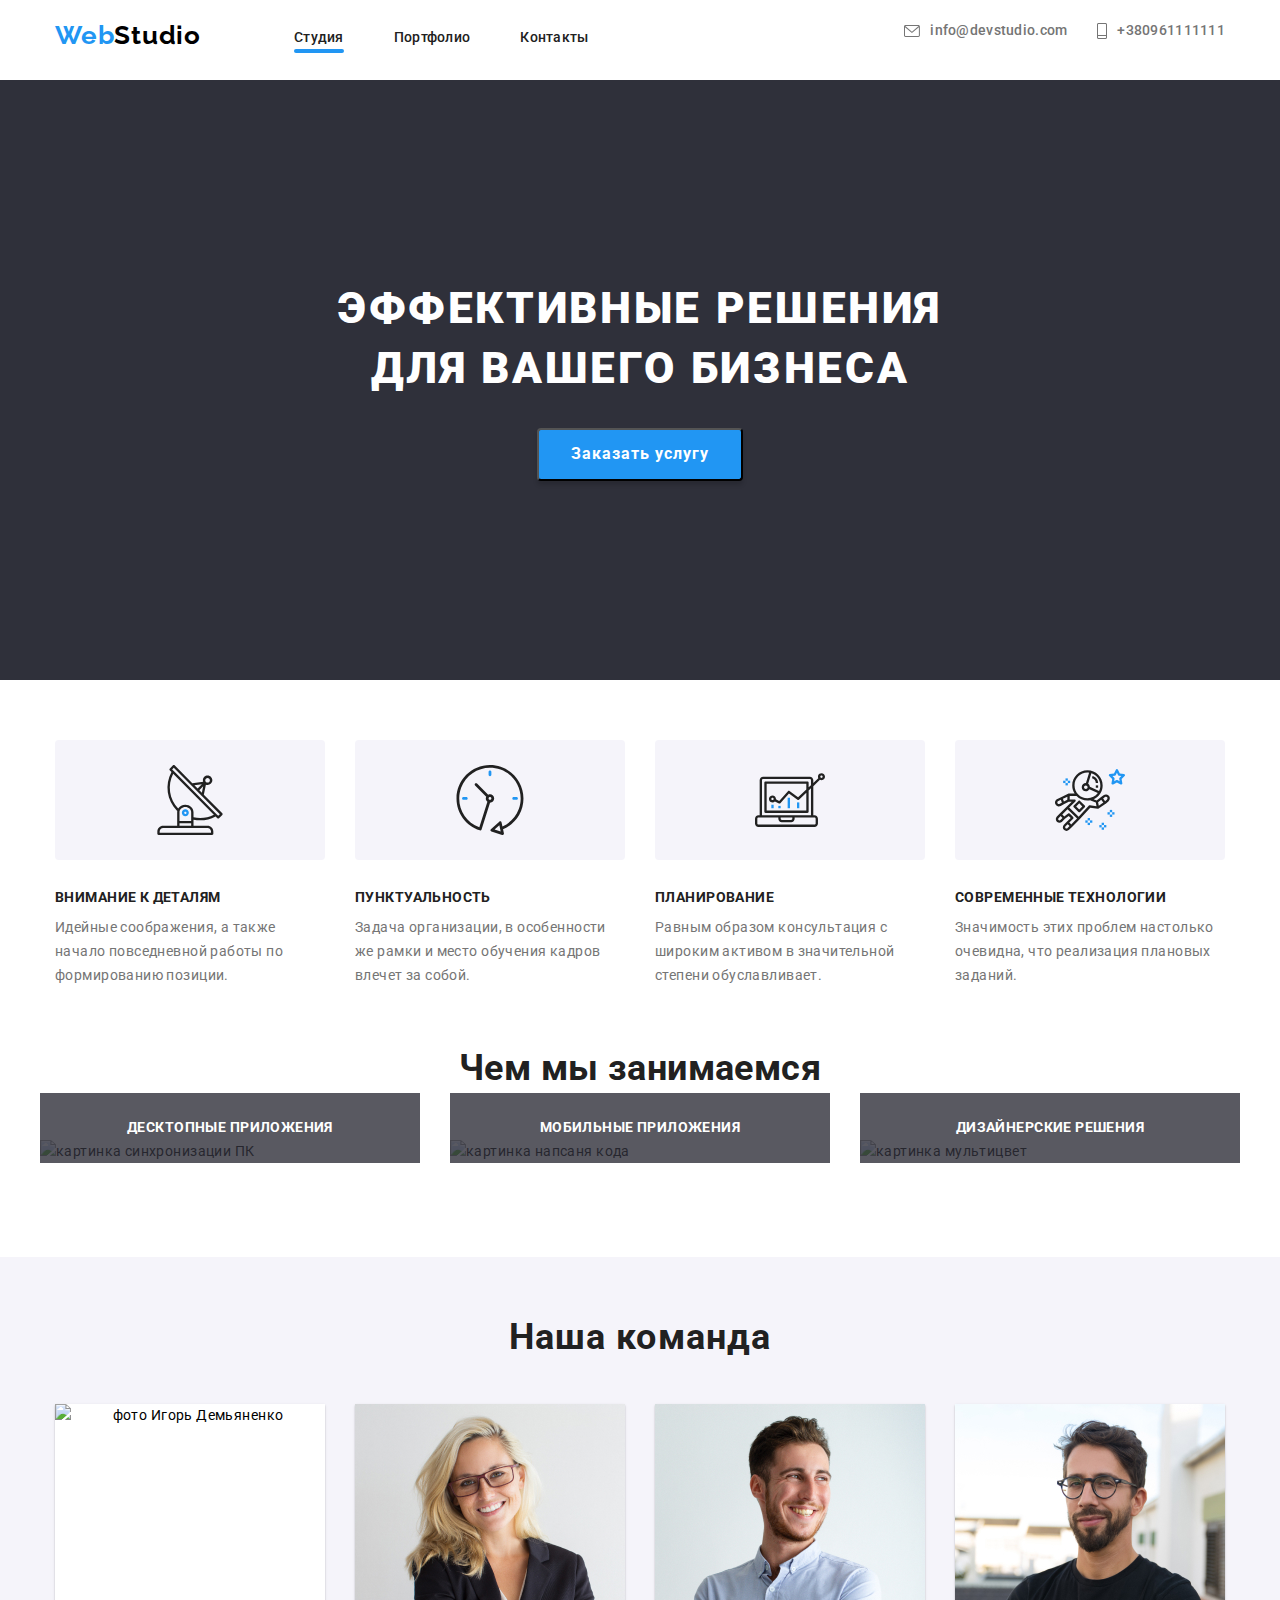
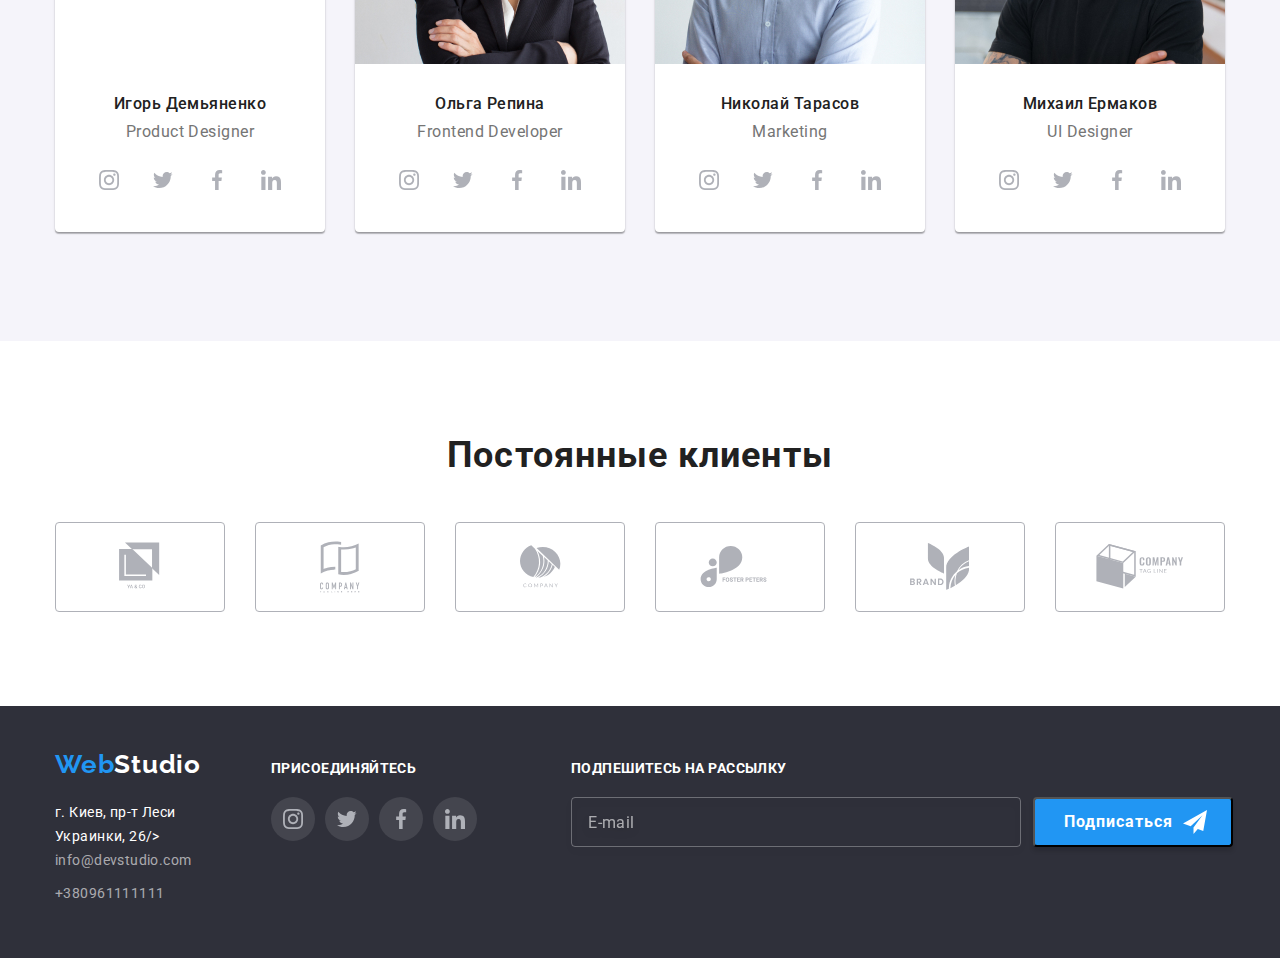
==== commit 7bdcb8f8: "исправления  по правкам до модалки" ====
--- a/index.html
+++ b/index.html
@@ -25,7 +25,7 @@
                     class="menu-button" 
                     aria-controls="menu-container"
                     data-menu-button>
-             <!-- правка -->
+           
                   <svg class="icon" width="40" height="40" 
                   aria-label="Переключатель мобильного меню" >
 
@@ -129,15 +129,31 @@
                     <h2 class="section-title">Чем мы занимаемся</h2>
                     <ul class="robota list">
                         <li class="rob">
-                            <img src="./images/img.jpg"  alt="картинка синхронизации ПК" />
+
+                                <picture>
+                                    <source srcset="./images/desktop/mobile.jpg 1x, ./images/desktop/mobile@2x.jpg 2x" media="(min-width: 1200px)" />
+                                    <img src="./images/img.jpg" alt="картинка синхронизации ПК" />
+                                </picture>
+                           
+                            
                             <h3 class="annexes">ДЕСКТОПНЫЕ ПРИЛОЖЕНИЯ</h3>
                         </li>
                         <li class="rob">
-                            <img src="./images/img1.jpg"  alt="картинка напсаня кода" />
+                                <picture>
+                                    <source srcset="./images/desktop/desctop.jpg 1x, ./images/desktop/desctop@2x.jpg 2x" media="(min-width: 1200px)" />
+                                     <img src="./images/img1.jpg"  alt="картинка напсаня кода" />
+                                </picture>
+
+                          
                             <h3 class="annexes">МОБИЛЬНЫЕ ПРИЛОЖЕНИЯ</h3>
                         </li>
                         <li class="rob">
-                            <img src="./images/img3.jpg"  alt="картинка мультицвет" />
+                                <picture>
+                                    <source srcset="./images/desktop/design.jpg 1x, ./images/desktop/design@2x.jpg 2x" media="(min-width: 1200px)" />
+                                    <img src="./images/img3.jpg" alt="картинка мультицвет" />
+                                </picture>
+
+                            
                             <h3 class="annexes">ДИЗАЙНЕРСКИЕ РЕШЕНИЯ</h3>
                         </li>
                     </ul>
@@ -152,9 +168,9 @@
                             <li class="four">
                                                               
                                 <picture>
-                                    <source srcset="./images/desktop/igor-des-img@1x.jpg 1x, ./images/desktop/igor-des-img@2x.jpg 2x" media="(min-width: 1200px)" />
-                                    <source srcset="./images/tablet/igor-tab-img@1x.jpg 1x, ./images/tablet/igor-tab-img@2x.jpg 2x" media="(min-width: 768px)" />
-                                    <source srcset="./images/mobile/igor-mob-img@1x.jpg 1x, ./images/mobile/igor-mob-img@2x.jpg 2x" media="(max-width: 767px)" />
+                                    <source srcset="./images/desktop/igor.jpg 1x, ./images/desktop/igor@2x.jpg 2x" media="(min-width: 1200px)" />
+                                    <source srcset="./images/tablet/igor.jpg 1x, ./images/tablet/igor@2x.jpg 2x" media="(min-width: 768px)" />
+                                    <source srcset="./images/mobile/igor.jpg 1x, ./images/mobile/igor@2x.jpg 2x" media="(max-width: 767px)" />
                                     <img src="./images/команда1.jpg"  width="270" height="260" alt="фото Игорь Демьяненко" />
                                 </picture>
 
@@ -174,6 +190,7 @@
                                             <svg class="svg-button">
                                                 <use href="./images/sprite.svg#icon-beard-1"></use>
                                             </svg>
+                       
                                         </a>
                                     </li>
 
@@ -403,7 +420,7 @@
                 <a href="./index.html" class="logo current"><span class="logoacc">Web</span><span
                   class="logodark">Studio</span></a>
 
-                 <address class="addres">г. Киев, пр-т Леси Украинки, 26</span>
+                 <address class="addres">г. Киев, пр-т Леси Украинки, 26/>
 
                  <a href="mailto:info@devstudio.com" class="info-footer">info@devstudio.com</a>
                  <a href="tel:+380961111111" class="info-footer">+380961111111</a>
@@ -507,13 +524,13 @@
                     </div>
 
 
-                     <div class="div-check">
+                    <div class="div-check">
                         <label class="label-check">
-                            <div class="display">
+                            <span class="display">
                                 <span> "Соглашаюсь с рассылкой и принимаю"</span>
                                  <a class="a-check" href="">Условия договора</a>
                             
-                           </div>
+                            </span>
                             <input type="checkbox" class="visually" name="checkbox" />
                             <span class="check-box"></span>
                         </label>
--- a/css/main.min.css
+++ b/css/main.min.css
@@ -1,2 +1,2 @@
-html{-webkit-box-sizing:border-box;box-sizing:border-box}*,*::after,*::before{-webkit-box-sizing:inherit;box-sizing:inherit}img{display:block;min-width:100%;height:auto}.page{background-color:var(--wite-color);color:var(--primary-text-color);font-family:Roboto, sans-serif;font-size:14px;line-height:1.71;letter-spacing:0.03em}.list{padding:0;margin:0;list-style:none}.img{display:block;max-width:100%;height:auto}.page-header{position:relative;margin-right:auto;margin-left:auto}@media screen and (max-width: 787px){.page-header{text-align:center}}@media screen and (min-width: 480px){.page-header{width:480px}}@media screen and (min-width: 768px){.page-header{width:768px}}@media screen and (min-width: 1200px){.page-header{width:1200px}}.pege-logo{margin-left:auto;margin-right:auto;padding-left:15px;padding-right:15px;padding-top:16px;padding-bottom:16px;display:-webkit-box;display:-ms-flexbox;display:flex;-webkit-box-pack:justify;-ms-flex-pack:justify;justify-content:space-between;-webkit-box-align:center;-ms-flex-align:center;align-items:center}@media screen and (min-width: 480px){.pege-logo{height:60px}}@media screen and (min-width: 768px){.pege-logo{height:80px;width:768px}}@media screen and (min-width: 1200px){.pege-logo{width:1200px;height:80px}}.pege-logo .logo.current{color:#000;font-family:Raleway, sans-serif;letter-spacing:0.03em;font-weight:bold;font-size:24px;line-height:28px;letter-spacing:0.03em;text-decoration:none}@media screen and (min-width: 768px){.pege-logo .logo.current{font-size:26px;line-height:1.19}}.pege-logo .logo.current .logoacc{color:#2196f3;font-family:Raleway, sans-serif;letter-spacing:0.03em;font-weight:bold;font-size:24px;line-height:1.16;text-decoration:none;padding:0}@media screen and (min-width: 768px){.pege-logo .logo.current .logoacc{font-size:26px;line-height:1.19}}.menu-button{outline:none;display:-webkit-inline-box;display:-ms-inline-flexbox;display:inline-flex;margin:0;padding:0;border:none;background-color:transparent}.menu-button:focus :hover{fill:#2196f3}.icon{display:-webkit-box;display:-ms-flexbox;display:flex;padding:9px}.icon .icon-cross{display:none}@media screen and (min-width: 768px){.menu-button{display:none}}.menu-button.is-open .icon-cross{display:block}.menu-button.is-open .icon-menu{display:none}.menu-container{padding:40px;font-size:20px;background:#FFFFFF;padding-top:60px;padding-bottom:60px}.menu-container{background:#FFFFFF}@media screen and (max-width: 767px){.menu-container{display:block;-webkit-box-shadow:0px 4px 8px rgba(0,0,0,0.04),0px 2px 4px rgba(0,0,0,0.08),0px 1px 3px rgba(0,0,0,0.16);box-shadow:0px 4px 8px rgba(0,0,0,0.04),0px 2px 4px rgba(0,0,0,0.08),0px 1px 3px rgba(0,0,0,0.16)}}@media screen and (min-width: 480px){.menu-container{width:480px}}@media screen and (min-width: 768px){.menu-container{display:-webkit-box;display:-ms-flexbox;display:flex;padding:0;margin:0}}@media screen and (max-width: 767px){.menu-container{display:none;position:absolute;top:100%;left:0;width:100%}.menu-container.is-open{display:block}}@media screen and (min-width: 768px){.menu-container{width:768px;display:-webkit-box;display:-ms-flexbox;display:flex;-webkit-box-pack:justify;-ms-flex-pack:justify;justify-content:space-between;-webkit-box-flex:1;-ms-flex-positive:1;flex-grow:1}}.site-nav{margin-bottom:60px}@media screen and (min-width: 768px){.site-nav{display:-webkit-box;display:-ms-flexbox;display:flex;margin-bottom:0px;margin-left:88px}}@media screen and (min-width: 1200px){.site-nav{margin-right:305px;margin-left:93px}}.navigation{display:block}@media screen and (min-width: 1200px){.navigation{display:-webkit-box;display:-ms-flexbox;display:flex;-webkit-box-align:center;-ms-flex-align:center;align-items:center}}.link{position:relative;text-decoration:none;-webkit-transition:250ms cubic-bezier(0.4, 0, 0.2, 1);transition:250ms cubic-bezier(0.4, 0, 0.2, 1);color:#212121;font-weight:500;font-size:14px;line-height:1.14;letter-spacing:0.02em;padding-bottom:8px}.link:hover,.link:focus{color:#2196f3;-webkit-transition:250ms cubic-bezier(0.4, 0, 0.2, 1);transition:250ms cubic-bezier(0.4, 0, 0.2, 1)}.line::after{content:"";position:absolute;left:0;bottom:0px;width:100%;height:4px;border-radius:2px;background-color:#2196f3}@media screen and (max-width: 767px){.menu-item{margin-bottom:40px}}@media screen and (min-width: 768px){.menu-item+.menu-item{margin-left:50px}}.centrauto{padding-top:60px;padding-left:15px;padding-right:15px;margin-left:auto;margin-right:auto;padding-bottom:60px}@media screen and (min-width: 480px){.centrauto{width:480px}}@media screen and (min-width: 768px){.centrauto{width:768px}}@media screen and (min-width: 1200px){.centrauto{width:1200px}}.section.list{list-style:none;margin-top:0;margin-bottom:0;padding-left:0;margin-right:auto;margin-right:auto;margin-left:auto}@media screen and (min-width: 768px){.section.list{width:768px;width:768px;display:-webkit-box;display:-ms-flexbox;display:flex;-ms-flex-wrap:wrap;flex-wrap:wrap;margin:-15px}}@media screen and (min-width: 1200px){.section.list{margin:-15px;width:1200px}}@media screen and (min-width: 768px){.zzz{width:calc((100% - 2 * 30px) / 2);margin:15px;padding-bottom:0}}@media screen and (min-width: 1200px){.zzz{width:calc((100% - 4 * 30px) / 4);margin:15px;padding-bottom:0}}.zzz.list-item::before{display:block;content:"";background-repeat:no-repeat;background-position:center;background-color:#f5f4fa;border-radius:4px;margin-bottom:30px;background-size:auto;border:1px solid transparent;border-radius:4px;margin-bottom:30px;-webkit-box-pack:center;-ms-flex-pack:center;justify-content:center;width:100%;height:120px}.zzz.list-item:nth-child(1)::before{background-image:url(../images/antenna.svg)}.zzz.list-item:nth-child(2)::before{background-image:url(../images/clock-1.svg)}.zzz.list-item:nth-child(3)::before{background-image:url(../images/diagram.svg)}.zzz.list-item:nth-child(4)::before{background-image:url(../images/astronaut.svg)}.paragraf{display:contents;font-style:normal;font-weight:normal;font-size:14px;line-height:1.71;letter-spacing:0.03em;color:#757575}.section-sub{color:#212121;font-weight:700;font-size:14px;line-height:1.14;letter-spacing:0.03em;text-transform:uppercase;margin-bottom:10px;margin-top:0;text-align:center}@media screen and (min-width: 768px){.section-sub{text-align:left}}@media screen and (min-width: 1200px){.section-sub{text-align:left}}.footer-fon{padding-top:60px;padding-bottom:60px;background-color:#2F303A;display:-webkit-box;display:-ms-flexbox;display:flex;-webkit-box-pack:center;-ms-flex-pack:center;justify-content:center;text-align:center;-webkit-box-align:center;-ms-flex-align:center;align-items:center;margin-right:auto;margin-left:auto;max-width:1600px}@media screen and (min-width: 1200px){.footer-fon{max-width:1600px}}@media screen and (min-width: 768px){.footer-fon{width:768px}}@media screen and (min-width: 1200px){.footer-fon{height:252px;width:1600px;padding:0}}@media screen and (max-width: 1199px){.footer-fon{text-align:center}}.fon{margin-right:auto;margin-left:auto;padding-right:15px;padding-left:15px}@media screen and (max-width: 1199px) and (min-width: 768px){.fon{-ms-flex-pack:distribute;justify-content:space-around;-ms-flex-wrap:wrap;flex-wrap:wrap}}@media screen and (min-width: 480px){.fon{width:480px}}@media screen and (min-width: 768px){.fon{width:768px;display:-webkit-box;display:-ms-flexbox;display:flex;-webkit-box-align:baseline;-ms-flex-align:baseline;align-items:baseline}}@media screen and (min-width: 1200px){.fon{width:1200px}}.fon .logodark{color:#fff}@media screen and (min-width: 768px){.footer-contacts{width:50%}}@media screen and (min-width: 1200px){.footer-contacts{margin-right:70px}}@media screen and (max-width: 1199px){.footer-contacts{margin-bottom:60px}}@media screen and (max-width: 1199px){.footer-contacts{text-align:center}}.footer-contacts .logo.current{display:inline-block;color:#000;font-family:Raleway, sans-serif;letter-spacing:0.03em;font-weight:bold;font-size:24px;line-height:28px;letter-spacing:0.03em;text-decoration:none;padding-top:0;padding-bottom:0;margin-right:0}@media screen and (min-width: 768px){.footer-contacts .logo.current{font-size:26px;line-height:1.19}}.footer-contacts .logoacc{color:#2196f3;font-family:Raleway, sans-serif;letter-spacing:0.03em;font-weight:bold;font-size:24px;line-height:1.16;text-decoration:none}@media screen and (min-width: 768px){.footer-contacts .logoacc{font-size:26px;line-height:1.19}}.footer-contacts .info-footer{display:block;color:rgba(255,255,255,0.6);margin-bottom:9px}.footer-contacts .addres{display:block;color:#fff;font-family:Roboto;font-style:normal;font-weight:normal;font-size:14px;line-height:1.7;color:#fff;margin-top:20px}.container{margin-right:auto;margin-left:auto;text-align:center}@media screen and (max-width: 1199px){.container{display:none}}@media screen and (min-width: 1200px){.container{width:1200px}}.robota{display:-webkit-box;display:-ms-flexbox;display:flex;padding-left:0;margin-top:0;margin-bottom:0;margin:-15px}.rob{display:-webkit-box;display:-ms-flexbox;display:flex;position:relative;width:calc((100% - 3 * 30px) / 3);margin:15px}.annexes{position:absolute;bottom:0;left:0;font-weight:bold;font-size:14px;line-height:1.14;text-align:center;text-transform:uppercase;color:#fff;-webkit-box-pack:center;-ms-flex-pack:center;justify-content:center;-webkit-box-align:center;-ms-flex-align:center;align-items:center;display:-webkit-box;display:-ms-flexbox;display:flex;width:100%;height:70px;margin:0;background-color:rgba(47,48,58,0.8)}.section-one.f.sec{background-color:#f5f4fa}.section-one.f.margin-botton{background:#f5f4fa;padding-top:94px}.section-title{color:#212121;font-weight:700;font-size:36px;line-height:1.16;margin-bottom:50px;margin-top:0;text-align:center}.page-header .info{display:block;margin-bottom:16px}@media screen and (min-width: 768px){.page-header .info{margin-bottom:0px}}@media screen and (min-width: 1200px){.page-header .info{display:-webkit-box;display:-ms-flexbox;display:flex}}.info{color:#757575;font-weight:500;font-size:14px;line-height:1.14;letter-spacing:0.02em;text-decoration:none;-webkit-box-align:center;-ms-flex-align:center;align-items:center;-webkit-transition:250ms cubic-bezier(0.4, 0, 0.2, 1);transition:250ms cubic-bezier(0.4, 0, 0.2, 1)}.info:hover{color:#2196f3}.info-footer{font-family:Roboto;font-style:normal;font-weight:normal;font-size:14px;line-height:1.71;color:rgba(255,255,255,0.6);margin-bottom:9px;text-decoration:none}.proba{margin-top:0;margin-bottom:0;padding-left:0;display:list-item;list-style:none}@media screen and (min-width: 1200px){.proba{display:-webkit-box;display:-ms-flexbox;display:flex}}.button-info{vertical-align:middle;-webkit-box-align:center;-ms-flex-align:center;align-items:center;width:16px;height:12px;fill:currentColor;margin-right:10px}.button-info-tel{vertical-align:middle;-webkit-box-align:center;-ms-flex-align:center;align-items:center;width:10px;height:16px;fill:currentColor;margin-right:10px}.tel{color:#757575;font-weight:500;font-size:14px;line-height:1.14;letter-spacing:0.02em;text-decoration:none}@media screen and (min-width: 1200px){.tel{margin-left:30px}}.tel:hover{color:#2196f3}.hero{display:-webkit-box;display:-ms-flexbox;display:flex;-webkit-box-pack:center;-ms-flex-pack:center;justify-content:center;text-align:center;-webkit-box-align:center;-ms-flex-align:center;align-items:center;margin-right:auto;margin-left:auto;background:#2f303a;background-image:-webkit-gradient(linear, left top, right top, from(rgba(47,48,58,0.4)), to(rgba(47,48,58,0.4))),url(../images/herogo.jpg);background-image:linear-gradient(to right, rgba(47,48,58,0.4), rgba(47,48,58,0.4)),url(../images/herogo.jpg);max-width:1600px;background-size:cover;background-repeat:no-repeat;background-position:center}@media screen and (min-width: 1200px){.hero{max-width:1600px}}@media screen and (min-width: 480px){.hero{width:480px;height:400px}}@media screen and (min-width: 768px){.hero{height:400px;width:768px}}@media screen and (min-width: 1200px){.hero{height:600px;width:1600px;padding:0}}.hero .container-hero{margin-right:auto;margin-left:auto;margin-bottom:118px;margin-top:118px}@media screen and (min-width: 1200px){.hero .container-hero{margin-bottom:200px;margin-top:200px}}.hero-title{color:#fff;text-align:center;letter-spacing:0.06em;text-transform:uppercase;font-weight:900;font-size:26px;line-height:1.62;margin-top:0}@media screen and (min-width: 1200px){.hero-title{font-size:44px;line-height:1.36}}.prortfolio{padding-top:60px;padding-bottom:60px}.container{padding-left:15px;padding-right:15px;margin-left:auto;margin-right:auto}@media screen and (min-width: 480px){.container{width:480px}}@media screen and (min-width: 768px){.container{width:768px}}@media screen and (min-width: 1200px){.container{width:1200px}}.liniya{text-decoration:none;border:none}.section-titles{font-weight:bold;font-size:18px;line-height:2;letter-spacing:0.06em;color:#212121;padding-bottom:8px;margin:0;text-decoration:none}.section.wrap{display:-webkit-box;display:-ms-flexbox;display:flex;-ms-flex-wrap:wrap;flex-wrap:wrap;-webkit-box-sizing:border-box;box-sizing:border-box;-webkit-box-pack:justify;-ms-flex-pack:justify;justify-content:space-between}.container-button{padding-left:0;margin-top:0;margin-bottom:34px;display:-webkit-box;display:-ms-flexbox;display:flex;padding-left:0}@media screen and (min-width: 768px){.container-button{-webkit-box-pack:center;-ms-flex-pack:center;justify-content:center}}@media screen and (max-width: 767px){.container-button{-ms-flex-wrap:wrap;flex-wrap:wrap}}.button{font-weight:500;font-size:16px;line-height:1.62;padding:6px 22px;background:#f5f4fa;border-radius:4px;border:none;margin-left:0;margin-bottom:34px}.button:not(:last-child){margin-right:8px}@media screen and (max-width: 767px){.button:not(:last-child):nth-child(-n+3){margin-bottom:15px}}.button{display:-webkit-inline-box;display:-ms-inline-flexbox;display:inline-flex;color:#212121;background-color:#f5f4fa;-webkit-transition:250ms cubic-bezier(0.4, 0, 0.2, 1);transition:250ms cubic-bezier(0.4, 0, 0.2, 1)}.button:hover,.button:focus{color:#fff;background-color:#2196f3}.list.portfolio{width:100%;margin:0;padding:0;list-style:none}@media screen and (min-width: 480px){.list.portfolio{width:480px}}@media screen and (min-width: 768px){.list.portfolio{width:768px;display:-webkit-box;display:-ms-flexbox;display:flex;-ms-flex-wrap:wrap;flex-wrap:wrap;margin:-15px;padding-bottom:0;padding-left:0;padding-right:0;margin:-15px}}@media screen and (min-width: 1200px){.list.portfolio{width:1200px;margin:-15px}}.text{padding:20px 24px}.job{font-size:16px;line-height:1.87;margin-bottom:0px;margin-top:0;font-style:normal;font-weight:normal;font-size:16px;letter-spacing:0.03em;color:#757575;text-decoration:none;border:none}.texno{display:-webkit-box;display:-ms-flexbox;display:flex;position:absolute;width:322px;height:168px;top:50%;left:50%;-webkit-transform:translate(-50%, -50%);transform:translate(-50%, -50%);margin:0;color:#ffffff;font-size:18px;line-height:1.56;opacity:0;-webkit-transition:250ms cubic-bezier(0.4, 0, 0.2, 1);transition:250ms cubic-bezier(0.4, 0, 0.2, 1)}.foto{position:relative;overflow:hidden}.foto:hover .texno{opacity:1}.foto:hover .overlay{opacity:1;-webkit-transform:translateY(0);transform:translateY(0)}.img{display:block;max-width:100%;height:auto}.overlay{position:absolute;top:0;left:0;width:100%;height:100%;background-color:rgba(33,150,243,0.9);opacity:0;-webkit-transition:250ms cubic-bezier(0.4, 0, 0.2, 1);transition:250ms cubic-bezier(0.4, 0, 0.2, 1);-webkit-transform:translateY(100%);transform:translateY(100%)}.margin-botton .container-wrap{width:1170px;margin-right:auto;margin-left:auto}.item-portfolio{background:#fff;border:1px solid #eeeeee;-webkit-box-sizing:border-box;box-sizing:border-box;margin-bottom:30px;-webkit-box-pack:center;-ms-flex-pack:center;justify-content:center;background-position:center;margin-right:auto;margin-left:auto}@media screen and (min-width: 480px){.item-portfolio{width:480px}}@media screen and (min-width: 768px){.item-portfolio{width:768px;width:calc((100% - 2 * 30px) / 2);margin:15px;padding-bottom:0}}@media screen and (min-width: 1200px){.item-portfolio{width:1200px;width:calc((100% - 3 * 30px) / 3);margin:15px;padding-bottom:0}}.item-portfolio:hover{border:1px solid #eeeeee;-webkit-box-sizing:border-box;box-sizing:border-box;-webkit-box-shadow:0px 1px 1px rgba(0,0,0,0.12),0px 4px 4px rgba(0,0,0,0.06),1px 4px 6px rgba(0,0,0,0.16);box-shadow:0px 1px 1px rgba(0,0,0,0.12),0px 4px 4px rgba(0,0,0,0.06),1px 4px 6px rgba(0,0,0,0.16)}.comanda-bgs{display:-webkit-box;display:-ms-flexbox;display:flex;-webkit-box-pack:center;-ms-flex-pack:center;justify-content:center;text-align:center;-webkit-box-align:center;-ms-flex-align:center;align-items:center;margin-right:auto;margin-left:auto;background-color:#f5f4fa;max-width:1600px}@media screen and (min-width: 1200px){.comanda-bgs{max-width:1600px}}@media screen and (min-width: 480px){.comanda-bgs{width:480px}}@media screen and (min-width: 768px){.comanda-bgs{width:768px}}@media screen and (min-width: 1200px){.comanda-bgs{width:1600px}}.bgc{margin-right:auto;margin-left:auto;text-align:center;padding-left:15px;padding-right:15px;padding-bottom:60px}@media screen and (min-width: 480px){.bgc{width:480px;padding-left:0;padding-right:0}}@media screen and (min-width: 768px){.bgc{width:768px;-ms-flex-wrap:wrap;flex-wrap:wrap;padding-left:0;padding-right:0;padding-top:45px}}@media screen and (min-width: 1200px){.bgc{width:1200px;padding-top:79px}}.section-four{width:100%;margin:0;padding:0;list-style:none;padding-left:15px;padding-right:15px}@media screen and (min-width: 768px){.section-four{width:768px;display:-webkit-box;display:-ms-flexbox;display:flex;-ms-flex-wrap:wrap;flex-wrap:wrap;padding-left:0;padding-right:0}}@media screen and (min-width: 1200px){.section-four{width:1200px}}.four{background-color:#fff;-webkit-box-shadow:0px 1px 3px rgba(0,0,0,0.12),0px 1px 1px rgba(0,0,0,0.14),0px 2px 1px rgba(0,0,0,0.2);box-shadow:0px 1px 3px rgba(0,0,0,0.12),0px 1px 1px rgba(0,0,0,0.14),0px 2px 1px rgba(0,0,0,0.2);border-radius:0px 0px 4px 4px;text-align:center;-webkit-box-pack:center;-ms-flex-pack:center;justify-content:center;background-position:center;margin-right:auto;margin-left:auto;margin-bottom:30px}@media screen and (min-width: 768px){.four{width:calc((100% - 2 * 30px) / 2);margin:15px;padding-bottom:0}}@media screen and (min-width: 1200px){.four{width:calc((100% - 4 * 30px) / 4);margin:15px;padding-bottom:0}}.section-name{font-weight:500;font-size:16px;line-height:1.19;font-style:normal;text-align:center;letter-spacing:0.03em;margin-bottom:10px;color:#212121}.section-en{margin:0;padding:0;font-size:16px;line-height:1.18;text-align:center;font-style:normal;font-weight:normal;letter-spacing:0.03em;color:#757575}.section-title-co{-webkit-box-pack:center;-ms-flex-pack:center;justify-content:center;background-position:center;margin-right:auto;margin-left:auto;padding-top:60px;padding-bottom:30px;margin:0;font-family:Roboto;font-style:normal;font-weight:bold;font-size:28px;line-height:1.17;text-align:center;letter-spacing:0.03em;color:#212121}@media screen and (min-width: 768px){.section-title-co{width:768px;width:768px}}@media screen and (min-width: 1200px){.section-title-co{width:1200px;font-family:Roboto;font-style:normal;font-weight:bold;font-size:36px;line-height:1.16;letter-spacing:0.03em;color:#212121}}.button-a{display:-webkit-box;display:-ms-flexbox;display:flex;-webkit-box-pack:center;-ms-flex-pack:center;justify-content:center;-webkit-box-align:center;-ms-flex-align:center;align-items:center;padding-bottom:24px;padding-top:16px;margin-right:auto;margin-left:auto;margin:0}.li-button:not(:last-child){margin-right:10px}.href-button{background-color:#fff;width:44px;height:44px;padding:12px;display:-webkit-box;display:-ms-flexbox;display:flex;border:transparent;border-radius:50%;-webkit-box-pack:center;-ms-flex-pack:center;justify-content:center;-webkit-box-align:center;-ms-flex-align:center;align-items:center}.href-button:hover{background-color:#2196f3}.href-button:hover .svg-button{fill:#fff}.svg-button{fill:#afb1b8;-webkit-transition:250ms cubic-bezier(0.4, 0, 0.2, 1);transition:250ms cubic-bezier(0.4, 0, 0.2, 1);width:44px;height:44px}.container-six{margin-right:auto;margin-left:auto;text-align:center}@media screen and (min-width: 480px){.container-six{width:480px}}@media screen and (min-width: 768px){.container-six{width:768px}}@media screen and (min-width: 1200px){.container-six{width:1200px}}.li-icon{width:100%;display:-webkit-box;display:-ms-flexbox;display:flex;-ms-flex-wrap:wrap;flex-wrap:wrap;-webkit-box-sizing:border-box;box-sizing:border-box;-webkit-box-pack:center;-ms-flex-pack:center;justify-content:center;-webkit-box-align:center;-ms-flex-align:center;align-items:center}.six-link{width:210px;-webkit-box-pack:center;-ms-flex-pack:center;justify-content:center;-webkit-box-align:center;-ms-flex-align:center;align-items:center;height:90px;width:calc((100% - 2 * 30px) / 2);margin:15px;padding-bottom:0}@media screen and (min-width: 768px){.six-link{width:calc((100% - 3 * 30px) / 3)}}@media screen and (min-width: 1200px){.six-link{width:calc((100% - 30px * 6) / 6)}}.logo-link{display:-webkit-box;display:-ms-flexbox;display:flex;margin:0;height:90px;color:#afb1b8;border:1px solid #afb1b8;border-radius:4px;-webkit-box-pack:center;-ms-flex-pack:center;justify-content:center;-webkit-box-align:center;-ms-flex-align:center;align-items:center;-webkit-transition:250ms cubic-bezier(0.4, 0, 0.2, 1);transition:250ms cubic-bezier(0.4, 0, 0.2, 1)}.logo-link:hover{color:#2196f3;border:1px solid #2196f3}.logo-one{width:100%;height:100%;fill:currentColor}.logo-two{width:40px;height:52px;fill:currentColor}.logo-three{display:-webkit-box;display:-ms-flexbox;display:flex;-webkit-box-sizing:border-box;box-sizing:border-box;-webkit-box-pack:center;-ms-flex-pack:center;justify-content:center;-webkit-box-align:center;-ms-flex-align:center;align-items:center;width:41px;height:43px;fill:currentColor}.logo-four{width:80px;height:42px;fill:currentColor}.logo-five{width:59px;height:47px;fill:currentColor}.logo-six{width:88px;height:45px;fill:currentColor}.hero-button{color:#fff;background-color:#2196f3;font-family:Roboto;font-style:normal;font-weight:bold;font-size:16px;line-height:1.8;-webkit-box-align:center;-ms-flex-align:center;align-items:center;text-align:center;letter-spacing:0.06em;padding:10px 32px;-webkit-box-shadow:0px 4px 4px rgba(0,0,0,0.15);box-shadow:0px 4px 4px rgba(0,0,0,0.15);border-radius:4px}.footer-icon{margin-bottom:60px;text-align:center}@media screen and (max-width: 1199px){.footer-icon{text-align:center}}@media screen and (max-width: 1199px){.footer-icon{margin-bottom:60px}}@media screen and (min-width: 768px){.footer-icon{width:50%}}@media screen and (min-width: 768px){.div-footer-too{width:100%}}@media screen and (min-width: 1200px){.div-footer-too{margin-left:93px}}@media screen and (max-width: 1199px){.div-footer-too{text-align:center}}@media screen and (min-width: 1200px){.div-footer-too{margin-left:94px}}.tekst-footer{font-family:Roboto;font-style:normal;font-weight:bold;font-size:14px;line-height:1.14;text-transform:uppercase;color:#fff;padding-bottom:20px;padding-top:0;margin:0}.icon-footer{display:-webkit-box;display:-ms-flexbox;display:flex;-webkit-box-pack:center;-ms-flex-pack:center;justify-content:center;-webkit-box-align:center;-ms-flex-align:center;align-items:center;margin-right:auto;margin-left:auto}.href-button.white{background:rgba(255,255,255,0.1);width:44px;height:44px;padding:12px;display:-webkit-box;display:-ms-flexbox;display:flex;border:transparent;border-radius:50%;-webkit-box-pack:center;-ms-flex-pack:center;justify-content:center;-webkit-box-align:center;-ms-flex-align:center;align-items:center;-webkit-transition:250ms cubic-bezier(0.4, 0, 0.2, 1);transition:250ms cubic-bezier(0.4, 0, 0.2, 1)}.href-button.white:hover{background-color:#2196f3}.btn-close{position:absolute;top:0;right:0;margin:8px;display:-webkit-box;display:-ms-flexbox;display:flex;-webkit-box-pack:center;-ms-flex-pack:center;justify-content:center;-webkit-box-align:center;-ms-flex-align:center;align-items:center;width:30px;height:30px;border-radius:50%;background:#ffffff;border:1px solid rgba(0,0,0,0.1);-webkit-transition:250ms cubic-bezier(0.4, 0, 0.2, 1);transition:250ms cubic-bezier(0.4, 0, 0.2, 1);transition:250ms cubic-bezier(0.4, 0, 0.2, 1);transition:250ms cubic-bezier(0.4, 0, 0.2, 1)}.btn-close:hover{fill:#2196f3}.btn-close:focus{fill:#2196f3}.backdrop{position:fixed;top:0;left:0;height:1024px;background:rgba(0,0,0,0.2);right:0;z-index:1;-webkit-transition:250ms cubic-bezier(0.4, 0, 0.2, 1);transition:250ms cubic-bezier(0.4, 0, 0.2, 1);background-color:rgba(0,0,0,0.2);width:100%;height:100%;opacity:1;overflow-y:scroll}.is-hidden{opacity:0;pointer-events:none}.modal{position:absolute;top:50%;left:50%;-webkit-transform:translate(-50%, -50%) scale(1);transform:translate(-50%, -50%) scale(1);padding:40px;min-width:450px;min-height:609px;background:#fff;-webkit-box-shadow:0px 1px 3px rgba(0,0,0,0.12),0px 1px 1px rgba(0,0,0,0.14),0px 2px 1px rgba(0,0,0,0.2);box-shadow:0px 1px 3px rgba(0,0,0,0.12),0px 1px 1px rgba(0,0,0,0.14),0px 2px 1px rgba(0,0,0,0.2);border-radius:4px;-webkit-transition:250ms cubic-bezier(0.4, 0, 0.2, 1);transition:250ms cubic-bezier(0.4, 0, 0.2, 1)}@media screen and (min-width: 1200px){.modal{min-width:528px;min-height:581px}}.div-check{display:-webkit-box;display:-ms-flexbox;display:flex;-webkit-box-orient:horizontal;-webkit-box-direction:normal;-ms-flex-direction:row;flex-direction:row;-webkit-box-pack:center;-ms-flex-pack:center;justify-content:center;margin-bottom:30px;position:relative}@media screen and (max-width: 1199px){.div-check{padding-left:20px}}.visually{-webkit-appearance:none;-moz-appearance:none;appearance:none;position:absolute}.visually:checked+.check-box{background-image:url(../images/galochka.svg);background-position-y:center;-webkit-transform:translateY(50%);transform:translateY(50%);background-repeat:no-repeat;-webkit-transition:250ms cubic-bezier(0.4, 0, 0.2, 1);transition:250ms cubic-bezier(0.4, 0, 0.2, 1);background-color:#2196f3;fill:#fff;border-radius:2px;background-size:contain;background-origin:border-box;border:0.2px}.label-check{margin-bottom:4px;font-family:Roboto;font-style:normal;font-weight:normal;font-size:14px;line-height:1.71;letter-spacing:0.03em;color:#757575}@media screen and (max-width: 1200px){.label-check{font-size:12px}}.display{display:-webkit-box;display:-ms-flexbox;display:flex;-webkit-box-pack:center;-ms-flex-pack:center;justify-content:center;-webkit-box-align:center;-ms-flex-align:center;align-items:center}.a-check{color:#2196f3;border-bottom:1px solid #2196f3;display:inline-block;line-height:0.85}.check-box{position:absolute;background-image:url(../images/ramka.svg);width:16px;height:15px;left:0;bottom:15px;-webkit-transform:translateY(50%);transform:translateY(50%);-webkit-transition:250ms cubic-bezier(0.4, 0, 0.2, 1);transition:250ms cubic-bezier(0.4, 0, 0.2, 1)}.check-btm{display:-webkit-box;display:-ms-flexbox;display:flex;-webkit-box-align:center;-ms-flex-align:center;align-items:center;text-align:center;-webkit-box-pack:center;-ms-flex-pack:center;justify-content:center;width:200px;height:50px;background:#188ce8;-webkit-box-shadow:0px 4px 4px rgba(0,0,0,0.15);box-shadow:0px 4px 4px rgba(0,0,0,0.15);border-radius:4px;font-family:Roboto;font-style:normal;font-weight:bold;font-size:16px;line-height:1.87;border:none;letter-spacing:0.06em;color:#ffffff;margin-right:auto;margin-left:auto;text-align:center}.div-e-mail{text-align:center}.e-mail-input{width:100%;height:50px;border:1px solid rgba(255,255,255,0.3);-webkit-box-sizing:border-box;box-sizing:border-box;border-radius:4px;margin-bottom:20px;font-family:Roboto;font-style:normal;font-weight:normal;font-size:16px;line-height:1.25;letter-spacing:0.03em;color:rgba(255,255,255,0.6);background-color:transparent;-webkit-filter:drop-shadow(0px 4px 4px rgba(0,0,0,0.15));filter:drop-shadow(0px 4px 4px rgba(0,0,0,0.15));padding:15px 16px}@media screen and (min-width: 768px){.e-mail-input{width:450px}}@media screen and (min-width: 1200px){.e-mail-input{width:358px;margin:0}}.e-mail-input::-webkit-input-placeholder{font-family:Roboto;font-style:normal;font-weight:normal;font-size:16px;line-height:1.25;display:-webkit-box;display:flex;-webkit-box-align:center;align-items:center;letter-spacing:0.03em;color:rgba(255,255,255,0.6)}.e-mail-input:-ms-input-placeholder{font-family:Roboto;font-style:normal;font-weight:normal;font-size:16px;line-height:1.25;display:-ms-flexbox;display:flex;-ms-flex-align:center;align-items:center;letter-spacing:0.03em;color:rgba(255,255,255,0.6)}.e-mail-input::-ms-input-placeholder{font-family:Roboto;font-style:normal;font-weight:normal;font-size:16px;line-height:1.25;display:-ms-flexbox;display:flex;-ms-flex-align:center;align-items:center;letter-spacing:0.03em;color:rgba(255,255,255,0.6)}.e-mail-input::placeholder{font-family:Roboto;font-style:normal;font-weight:normal;font-size:16px;line-height:1.25;display:-webkit-box;display:-ms-flexbox;display:flex;-webkit-box-align:center;-ms-flex-align:center;align-items:center;letter-spacing:0.03em;color:rgba(255,255,255,0.6)}.e-mail-label{margin-bottom:4px;font-style:normal;font-weight:normal;font-size:12px;line-height:14px;letter-spacing:0.01em;color:#757575}.div-e-mail-btn{text-align:center}@media screen and (min-width: 1200px){.div-e-mail-btn{margin-left:12px}}@media screen and (min-width: 1200px){.footer-btn{display:-webkit-box;display:-ms-flexbox;display:flex}}.btm-too{display:-webkit-box;display:-ms-flexbox;display:flex;-webkit-box-align:center;-ms-flex-align:center;align-items:center;text-align:center;padding-left:29px;width:200px;height:50px;background:#2196f3;-webkit-box-shadow:0px 4px 4px rgba(0,0,0,0.15);box-shadow:0px 4px 4px rgba(0,0,0,0.15);border-radius:4px;font-style:normal;font-weight:bold;font-size:16px;line-height:1.87;letter-spacing:0.06em;color:#fff;margin-right:auto;margin-left:auto;text-align:center}.svg-btm-too{width:24px;height:24px;margin-left:10px}.form-modal{display:-webkit-box;display:-ms-flexbox;display:flex;-webkit-box-orient:vertical;-webkit-box-direction:normal;-ms-flex-direction:column;flex-direction:column}.form-title{font-family:Roboto;font-style:normal;font-weight:bold;font-size:20px;line-height:1.2;text-align:center;letter-spacing:0.03em;color:#212121;margin-bottom:12px;margin-top:0}.form-field{position:relative;display:-webkit-box;display:-ms-flexbox;display:flex;-webkit-box-orient:vertical;-webkit-box-direction:normal;-ms-flex-direction:column;flex-direction:column}.form-label{margin-bottom:4px;font-family:Roboto;font-style:normal;font-weight:normal;font-size:12px;line-height:14px;letter-spacing:0.01em;color:#757575}.form-input{font:inherit;width:370px;height:40px;border:1px solid rgba(33,33,33,0.2);-webkit-box-sizing:border-box;box-sizing:border-box;border-radius:4px;margin-bottom:10px;padding-left:42px;outline:none;-webkit-transition:250ms cubic-bezier(0.4, 0, 0.2, 1);transition:250ms cubic-bezier(0.4, 0, 0.2, 1);background-position-y:center;background-position-x:center}@media screen and (min-width: 1200px){.form-input{width:448px}}.form-input:focus ~ .from-svg{fill:#2196f3;-webkit-transition:250ms cubic-bezier(0.4, 0, 0.2, 1);transition:250ms cubic-bezier(0.4, 0, 0.2, 1)}.form-input:focus{border:1px solid #2196f3;-webkit-transition:250ms cubic-bezier(0.4, 0, 0.2, 1);transition:250ms cubic-bezier(0.4, 0, 0.2, 1)}.texterea{width:370px;height:120px;border:1px solid rgba(33,33,33,0.2);-webkit-box-sizing:border-box;box-sizing:border-box;border-radius:4px;resize:none;margin-bottom:20px;padding:12px 16px;-webkit-transition:250ms cubic-bezier(0.4, 0, 0.2, 1);transition:250ms cubic-bezier(0.4, 0, 0.2, 1)}@media screen and (min-width: 1200px){.texterea{width:448px}}.texterea::-webkit-input-placeholder{font-family:Roboto;font-style:normal;font-weight:normal;font-size:14px;line-height:1.14;letter-spacing:0.01em;color:rgba(117,117,117,0.5)}.texterea:-ms-input-placeholder{font-family:Roboto;font-style:normal;font-weight:normal;font-size:14px;line-height:1.14;letter-spacing:0.01em;color:rgba(117,117,117,0.5)}.texterea::-ms-input-placeholder{font-family:Roboto;font-style:normal;font-weight:normal;font-size:14px;line-height:1.14;letter-spacing:0.01em;color:rgba(117,117,117,0.5)}.texterea::placeholder{font-family:Roboto;font-style:normal;font-weight:normal;font-size:14px;line-height:1.14;letter-spacing:0.01em;color:rgba(117,117,117,0.5)}.texterea:focus{border:1px solid #2196f3;-webkit-transition-duration:250ms;transition-duration:250ms;outline:none;-webkit-transition:250ms cubic-bezier(0.4, 0, 0.2, 1);transition:250ms cubic-bezier(0.4, 0, 0.2, 1)}.from-svg{position:absolute;top:50%;left:15px;-webkit-transform:translateY(-50%);transform:translateY(-50%)}
+html{-webkit-box-sizing:border-box;box-sizing:border-box}*,*::after,*::before{-webkit-box-sizing:inherit;box-sizing:inherit}img{display:block;min-width:100%;height:auto}.page{background-color:var(--wite-color);color:var(--primary-text-color);font-family:Roboto, sans-serif;font-size:14px;line-height:1.71;letter-spacing:0.03em}.list{padding:0;margin:0;list-style:none}.img{display:block;max-width:100%;height:auto}.page-header{position:relative;margin-right:auto;margin-left:auto;height:60px}@media screen and (max-width: 787px){.page-header{text-align:center}}@media screen and (min-width: 480px){.page-header{width:480px}}@media screen and (min-width: 768px){.page-header{width:768px}}@media screen and (min-width: 1200px){.page-header{width:1200px;height:80px}}.pege-logo{margin-left:auto;margin-right:auto;padding-left:15px;padding-right:15px;padding-top:6px;padding-bottom:16px;height:60px;display:-webkit-box;display:-ms-flexbox;display:flex;-webkit-box-pack:justify;-ms-flex-pack:justify;justify-content:space-between;-webkit-box-align:center;-ms-flex-align:center;align-items:center}@media screen and (min-width: 480px){.pege-logo{height:60px;width:480px}}@media screen and (min-width: 768px){.pege-logo{height:80px;width:768px}}@media screen and (min-width: 1200px){.pege-logo{width:1200px;height:80px}}.pege-logo .logo.current{color:#000;font-family:Raleway, sans-serif;letter-spacing:0.03em;font-weight:bold;font-size:24px;line-height:28px;letter-spacing:0.03em;text-decoration:none}@media screen and (min-width: 768px){.pege-logo .logo.current{font-size:26px;line-height:1.19}}.pege-logo .logo.current .logoacc{color:#2196f3;font-family:Raleway, sans-serif;letter-spacing:0.03em;font-weight:bold;font-size:24px;line-height:1.16;text-decoration:none;padding:0}@media screen and (min-width: 768px){.pege-logo .logo.current .logoacc{font-size:26px;line-height:1.19}}.menu-button{outline:none;display:-webkit-inline-box;display:-ms-inline-flexbox;display:inline-flex;margin:0;padding:0;border:none;background-color:transparent}.menu-button:focus :hover{fill:#2196f3}.icon{display:-webkit-box;display:-ms-flexbox;display:flex;padding:9px}.icon .icon-cross{display:none}@media screen and (min-width: 768px){.menu-button{display:none}}.menu-button.is-open .icon-cross{display:block}.menu-button.is-open .icon-menu{display:none}.menu-container{padding-left:40px;padding-right:40px;font-size:20px;background:#FFFFFF;padding-top:60px;padding-bottom:50px;z-index:3}.menu-container{background:#FFFFFF}@media screen and (max-width: 767px){.menu-container{display:block;height:35px;-webkit-box-shadow:0px 4px 8px rgba(0,0,0,0.04),0px 2px 4px rgba(0,0,0,0.08),0px 1px 3px rgba(0,0,0,0.16);box-shadow:0px 4px 8px rgba(0,0,0,0.04),0px 2px 4px rgba(0,0,0,0.08),0px 1px 3px rgba(0,0,0,0.16)}}@media screen and (min-width: 480px){.menu-container{width:480px}}@media screen and (min-width: 768px){.menu-container{display:-webkit-box;display:-ms-flexbox;display:flex;padding:0;margin:0}}@media screen and (max-width: 767px){.menu-container{display:none;position:absolute;top:100%;left:0;width:100%;height:453px}.menu-container.is-open{display:block}}@media screen and (min-width: 768px){.menu-container{width:768px;display:-webkit-box;display:-ms-flexbox;display:flex;-webkit-box-pack:justify;-ms-flex-pack:justify;justify-content:space-between;-webkit-box-flex:1;-ms-flex-positive:1;flex-grow:1}}.site-nav{margin-bottom:60px}@media screen and (min-width: 768px){.site-nav{display:-webkit-box;display:-ms-flexbox;display:flex;margin-bottom:0px;margin-left:88px}}@media screen and (min-width: 1200px){.site-nav{margin-right:305px;margin-left:93px}}.navigation{display:block}@media screen and (min-width: 1200px){.navigation{display:-webkit-box;display:-ms-flexbox;display:flex;-webkit-box-align:center;-ms-flex-align:center;align-items:center}}.link{position:relative;text-decoration:none;-webkit-transition:250ms cubic-bezier(0.4, 0, 0.2, 1);transition:250ms cubic-bezier(0.4, 0, 0.2, 1);color:#212121;font-weight:500;font-size:14px;line-height:1.14;letter-spacing:0.02em;padding-bottom:8px}.link:hover,.link:focus{color:#2196f3;-webkit-transition:250ms cubic-bezier(0.4, 0, 0.2, 1);transition:250ms cubic-bezier(0.4, 0, 0.2, 1)}.line::after{content:"";position:absolute;left:0;bottom:0px;width:100%;height:4px;border-radius:2px;background-color:#2196f3}@media screen and (max-width: 767px){.menu-item{margin-bottom:40px}}@media screen and (min-width: 768px){.menu-item+.menu-item{margin-left:50px}}.centrauto{padding-top:60px;padding-left:15px;padding-right:15px;margin-left:auto;margin-right:auto;padding-bottom:30px}@media screen and (min-width: 480px){.centrauto{width:480px}}@media screen and (min-width: 768px){.centrauto{width:768px}}@media screen and (min-width: 1200px){.centrauto{width:1200px}}.section.list{list-style:none;margin-top:0;margin-bottom:0;padding-left:0;margin-right:auto;margin-right:auto;margin-left:auto}@media screen and (min-width: 768px){.section.list{width:768px;display:-webkit-box;display:-ms-flexbox;display:flex;-ms-flex-wrap:wrap;flex-wrap:wrap;margin:-15px}}@media screen and (min-width: 1200px){.section.list{margin:-15px;width:1200px}}@media screen and (min-width: 768px){.zzz{width:calc((100% - 2 * 30px) / 2);margin:15px;padding-bottom:0}}@media screen and (min-width: 1200px){.zzz{width:calc((100% - 4 * 30px) / 4);margin:15px;padding-bottom:0}}.zzz.list-item::before{display:block;content:"";background-repeat:no-repeat;background-position:center;background-color:#f5f4fa;border-radius:4px;margin-bottom:30px;background-size:auto;border:1px solid transparent;border-radius:4px;margin-bottom:30px;-webkit-box-pack:center;-ms-flex-pack:center;justify-content:center;width:100%;height:120px}.zzz.list-item:nth-child(1)::before{background-image:url(../images/antenna.svg)}.zzz.list-item:nth-child(2)::before{background-image:url(../images/clock-1.svg)}.zzz.list-item:nth-child(3)::before{background-image:url(../images/diagram.svg)}.zzz.list-item:nth-child(4)::before{background-image:url(../images/astronaut.svg)}.paragraf{font-style:normal;font-weight:normal;font-size:14px;line-height:1.71;letter-spacing:0.03em;color:#757575;padding-bottom:30px}.paragraf:not(:last-child){padding-bottom:30px}.section-sub{color:#212121;font-weight:700;font-size:14px;line-height:1.14;letter-spacing:0.03em;text-transform:uppercase;margin-bottom:10px;margin-top:0;text-align:center}@media screen and (min-width: 768px){.section-sub{text-align:left}}@media screen and (min-width: 1200px){.section-sub{text-align:left}}.footer-fon{padding-top:60px;padding-bottom:60px;background-color:#2F303A;display:-webkit-box;display:-ms-flexbox;display:flex;-webkit-box-pack:center;-ms-flex-pack:center;justify-content:center;text-align:center;-webkit-box-align:center;-ms-flex-align:center;align-items:center;margin-right:auto;margin-left:auto;max-width:100%}@media screen and (min-width: 768px){.footer-fon{height:463px}}@media screen and (min-width: 1200px){.footer-fon{height:252px;text-align:inherit;padding:0}}@media screen and (max-width: 1199px){.footer-fon{text-align:center}}.fon{margin-right:auto;margin-left:auto;padding-right:15px;padding-left:15px}@media screen and (max-width: 1199px) and (min-width: 768px){.fon{-ms-flex-pack:distribute;justify-content:space-around;-ms-flex-wrap:wrap;flex-wrap:wrap}}@media screen and (min-width: 480px){.fon{width:480px}}@media screen and (min-width: 768px){.fon{width:768px;display:-webkit-box;display:-ms-flexbox;display:flex;-webkit-box-align:baseline;-ms-flex-align:baseline;align-items:baseline}}@media screen and (min-width: 1200px){.fon{width:1200px}}.fon .logodark{color:#fff}@media screen and (min-width: 768px){.footer-contacts{width:50%}}@media screen and (min-width: 1200px){.footer-contacts{margin-right:70px}}@media screen and (max-width: 1199px){.footer-contacts{margin-bottom:60px}}@media screen and (max-width: 1199px){.footer-contacts{text-align:center}}.footer-contacts .logo.current{display:inline-block;color:#000;font-family:Raleway, sans-serif;letter-spacing:0.03em;font-weight:bold;font-size:24px;line-height:28px;letter-spacing:0.03em;text-decoration:none;padding-top:0;padding-bottom:0;margin-right:0}@media screen and (min-width: 768px){.footer-contacts .logo.current{font-size:26px;line-height:1.19}}.footer-contacts .logoacc{color:#2196f3;font-family:Raleway, sans-serif;letter-spacing:0.03em;font-weight:bold;font-size:24px;line-height:1.16;text-decoration:none}@media screen and (min-width: 768px){.footer-contacts .logoacc{font-size:26px;line-height:1.19}}.footer-contacts .info-footer{display:block;color:rgba(255,255,255,0.6);margin-bottom:9px}.footer-contacts .addres{display:block;color:#fff;font-family:Roboto;font-style:normal;font-weight:normal;font-size:14px;line-height:1.7;color:#fff;margin-top:20px}.container{margin-right:auto;margin-left:auto;text-align:center}@media screen and (max-width: 1199px){.container{display:none}}@media screen and (min-width: 1200px){.container{width:1200px}}.robota{display:-webkit-box;display:-ms-flexbox;display:flex;padding-left:0;margin-top:0;margin-bottom:0;margin:-15px}.rob{display:-webkit-box;display:-ms-flexbox;display:flex;position:relative;width:calc((100% - 3 * 30px) / 3);margin:15px}.annexes{position:absolute;bottom:0;left:0;font-weight:bold;font-size:14px;line-height:1.14;text-align:center;text-transform:uppercase;color:#fff;-webkit-box-pack:center;-ms-flex-pack:center;justify-content:center;-webkit-box-align:center;-ms-flex-align:center;align-items:center;display:-webkit-box;display:-ms-flexbox;display:flex;width:100%;height:70px;margin:0;background-color:rgba(47,48,58,0.8)}.section-one.f.sec{background-color:#f5f4fa}.section-one.f.margin-botton{background:#f5f4fa;padding-top:94px}.section-title{color:#212121;font-weight:700;font-size:36px;line-height:1.16;margin-bottom:50px;margin-top:0;text-align:center}.page-header .info{display:block;margin-bottom:16px}@media screen and (min-width: 768px){.page-header .info{margin-bottom:0px}}@media screen and (min-width: 1200px){.page-header .info{display:-webkit-box;display:-ms-flexbox;display:flex}}.info{color:#757575;font-weight:500;font-size:14px;line-height:1.14;letter-spacing:0.02em;text-decoration:none;-webkit-box-align:center;-ms-flex-align:center;align-items:center;-webkit-transition:250ms cubic-bezier(0.4, 0, 0.2, 1);transition:250ms cubic-bezier(0.4, 0, 0.2, 1)}.info:hover{color:#2196f3}.info-footer{font-family:Roboto;font-style:normal;font-weight:normal;font-size:14px;line-height:1.71;color:rgba(255,255,255,0.6);margin-bottom:9px;text-decoration:none}.tel.info.link{margin-bottom:0}.proba{margin-top:0;margin-bottom:0;padding-left:0;display:list-item;list-style:none}@media screen and (min-width: 1200px){.proba{display:-webkit-box;display:-ms-flexbox;display:flex}}.button-info{vertical-align:middle;-webkit-box-align:center;-ms-flex-align:center;align-items:center;width:16px;height:12px;fill:currentColor;margin-right:10px}.button-info-tel{vertical-align:middle;-webkit-box-align:center;-ms-flex-align:center;align-items:center;width:10px;height:16px;fill:currentColor;margin-right:10px}.tel{color:#757575;font-weight:500;font-size:14px;line-height:1.14;letter-spacing:0.02em;text-decoration:none}@media screen and (min-width: 1200px){.tel{margin-left:30px}}.tel:hover{color:#2196f3}.hero{display:-webkit-box;display:-ms-flexbox;display:flex;-webkit-box-pack:center;-ms-flex-pack:center;justify-content:center;text-align:center;-webkit-box-align:center;-ms-flex-align:center;align-items:center;margin-right:auto;margin-left:auto;background:#2f303a;background-image:-webkit-gradient(linear, left top, right top, from(rgba(47,48,58,0.4)), to(rgba(47,48,58,0.4))),url(../images/herogo.jpg);background-image:linear-gradient(to right, rgba(47,48,58,0.4), rgba(47,48,58,0.4)),url(../images/herogo.jpg);max-width:100%;height:400px;background-size:cover;background-repeat:no-repeat;background-position:center}@media screen and (min-width: 1200px){.hero{background-image:-webkit-gradient(linear, left top, right top, from(rgba(47,48,58,0.4)), to(rgba(47,48,58,0.4))),url(../images/herogo.jpg),url(../images/herogo.jpg);background-image:linear-gradient(to right, rgba(47,48,58,0.4), rgba(47,48,58,0.4)),url(../images/herogo.jpg),url(../images/herogo.jpg)}}@media screen and (min-width: 480px){.hero{height:400px;background-image:-webkit-gradient(linear, left top, right top, from(rgba(47,48,58,0.4)), to(rgba(47,48,58,0.4))),url(../images/mobile/Header_img.jpg),url(../images/mobile/Header_img@2x.jpg);background-image:linear-gradient(to right, rgba(47,48,58,0.4), rgba(47,48,58,0.4)),url(../images/mobile/Header_img.jpg),url(../images/mobile/Header_img@2x.jpg)}}@media screen and (min-width: 768px){.hero{height:400px;background-image:-webkit-gradient(linear, left top, right top, from(rgba(47,48,58,0.4)), to(rgba(47,48,58,0.4))),url(../images/tabletHeader_img.jpg),url(../images/tablet/Header_img@2x.jpg);background-image:linear-gradient(to right, rgba(47,48,58,0.4), rgba(47,48,58,0.4)),url(../images/tabletHeader_img.jpg),url(../images/tablet/Header_img@2x.jpg)}}@media screen and (min-width: 1200px){.hero{height:600px;padding:0;background-image:-webkit-gradient(linear, left top, right top, from(rgba(47,48,58,0.4)), to(rgba(47,48,58,0.4))),url(../images/desktop/bcg.jpg),url(../images/desktop/bcg@2x.jpg);background-image:linear-gradient(to right, rgba(47,48,58,0.4), rgba(47,48,58,0.4)),url(../images/desktop/bcg.jpg),url(../images/desktop/bcg@2x.jpg)}}.hero .container-hero{margin-right:auto;margin-left:auto;margin-bottom:118px;margin-top:118px}@media screen and (min-width: 1200px){.hero .container-hero{margin-bottom:200px;margin-top:200px}}.hero-title{color:#fff;text-align:center;letter-spacing:0.06em;text-transform:uppercase;font-weight:900;font-size:26px;line-height:1.62;margin-top:0}@media screen and (min-width: 1200px){.hero-title{font-size:44px;line-height:1.36}}.prortfolio{padding-top:60px;padding-bottom:45px}.container{margin-left:auto;margin-right:auto}@media screen and (min-width: 480px){.container{width:480px;padding-left:15px;padding-right:15px}}@media screen and (min-width: 768px){.container{width:768px;padding-left:0;padding-right:0}}@media screen and (min-width: 1200px){.container{width:1200px}}.liniya{text-decoration:none;border:none}.section-titles{font-weight:bold;font-size:18px;line-height:2;letter-spacing:0.06em;color:#212121;padding:0;margin-bottom:4px;margin-top:0;text-decoration:none}.section.wrap{display:-webkit-box;display:-ms-flexbox;display:flex;-ms-flex-wrap:wrap;flex-wrap:wrap;-webkit-box-sizing:border-box;box-sizing:border-box;-webkit-box-pack:justify;-ms-flex-pack:justify;justify-content:space-between}.container-button{padding-left:0;margin-top:0;margin-bottom:40px;display:-webkit-box;display:-ms-flexbox;display:flex;padding-left:0}@media screen and (min-width: 768px){.container-button{-webkit-box-pack:center;-ms-flex-pack:center;justify-content:center}}@media screen and (max-width: 767px){.container-button{-ms-flex-wrap:wrap;flex-wrap:wrap}}.button{font-weight:500;font-size:16px;line-height:1.62;padding:6px 22px;background:#f5f4fa;border-radius:4px;border:none;margin-left:0}.button:not(:last-child){margin-right:8px}@media screen and (max-width: 767px){.button:not(:last-child):nth-child(-n+3){margin-bottom:15px}}.button{display:-webkit-inline-box;display:-ms-inline-flexbox;display:inline-flex;color:#212121;background-color:#f5f4fa;-webkit-transition:250ms cubic-bezier(0.4, 0, 0.2, 1);transition:250ms cubic-bezier(0.4, 0, 0.2, 1)}.button:hover,.button:focus{color:#fff;background-color:#2196f3}.list.portfolio{width:100%;margin:0;padding:0;list-style:none}@media screen and (min-width: 768px){.list.portfolio{display:-webkit-box;display:-ms-flexbox;display:flex;-ms-flex-wrap:wrap;flex-wrap:wrap;padding-bottom:0;padding-left:0;padding-right:0}}.text{padding:20px 24px}.job{font-size:16px;line-height:1.87;margin-bottom:0px;margin-top:0;font-style:normal;font-weight:normal;font-size:16px;letter-spacing:0.03em;color:#757575;text-decoration:none;border:none}.texno{display:-webkit-box;display:-ms-flexbox;display:flex;position:absolute;width:100%;top:50%;left:50%;-webkit-transform:translate(-50%, -50%);transform:translate(-50%, -50%);margin:0;color:#ffffff;font-size:18px;line-height:1.56;opacity:0;-webkit-transition:250ms cubic-bezier(0.4, 0, 0.2, 1);transition:250ms cubic-bezier(0.4, 0, 0.2, 1);padding-left:24px}.foto{position:relative;overflow:hidden}.foto:hover .texno{opacity:1}.foto:hover .overlay{opacity:1;-webkit-transform:translateY(0);transform:translateY(0)}.img{display:block;max-width:100%;height:auto}.overlay{position:absolute;top:0;left:0;width:100%;height:100%;background-color:rgba(33,150,243,0.9);opacity:0;-webkit-transition:250ms cubic-bezier(0.4, 0, 0.2, 1);transition:250ms cubic-bezier(0.4, 0, 0.2, 1);-webkit-transform:translateY(100%);transform:translateY(100%)}.margin-botton .container-wrap{width:1170px;margin-right:auto;margin-left:auto}.item-portfolio{background:#fff;border:1px solid #eeeeee;-webkit-box-sizing:border-box;box-sizing:border-box;margin-bottom:30px;-webkit-box-pack:center;-ms-flex-pack:center;justify-content:center;background-position:center;margin-right:auto;margin-left:auto}@media screen and (min-width: 768px){.item-portfolio{width:calc((100% - 2 * 30px) / 2);margin:15px;padding-bottom:0}}@media screen and (min-width: 1200px){.item-portfolio{width:calc((100% - 3 * 30px) / 3);margin:15px;padding-bottom:0}}.item-portfolio:hover{border:1px solid #eeeeee;-webkit-box-sizing:border-box;box-sizing:border-box;-webkit-box-shadow:0px 1px 1px rgba(0,0,0,0.12),0px 4px 4px rgba(0,0,0,0.06),1px 4px 6px rgba(0,0,0,0.16);box-shadow:0px 1px 1px rgba(0,0,0,0.12),0px 4px 4px rgba(0,0,0,0.06),1px 4px 6px rgba(0,0,0,0.16)}.comanda-bgs{display:-webkit-box;display:-ms-flexbox;display:flex;-webkit-box-pack:center;-ms-flex-pack:center;justify-content:center;text-align:center;-webkit-box-align:center;-ms-flex-align:center;align-items:center;margin-right:auto;margin-left:auto;background-color:#f5f4fa;max-width:100%}@media screen and (min-width: 1200px){.comanda-bgs{margin-top:94px}}.comanda-bgs .bgc{margin-right:auto;margin-left:auto;text-align:center;padding-left:15px;padding-right:15px;padding-bottom:45px}@media screen and (min-width: 480px){.comanda-bgs .bgc{width:480px;padding-left:0;padding-right:0}}@media screen and (min-width: 768px){.comanda-bgs .bgc{width:768px;-ms-flex-wrap:wrap;flex-wrap:wrap;padding-left:0;padding-right:0}}@media screen and (min-width: 1200px){.comanda-bgs .bgc{width:1200px;padding-bottom:94px}}.section-four{width:100%;margin:0;padding:0;list-style:none;padding-left:15px;padding-right:15px}@media screen and (min-width: 768px){.section-four{display:-webkit-box;display:-ms-flexbox;display:flex;-ms-flex-wrap:wrap;flex-wrap:wrap;padding-left:0;padding-right:0}}.four{background-color:#fff;-webkit-box-shadow:0px 1px 3px rgba(0,0,0,0.12),0px 1px 1px rgba(0,0,0,0.14),0px 2px 1px rgba(0,0,0,0.2);box-shadow:0px 1px 3px rgba(0,0,0,0.12),0px 1px 1px rgba(0,0,0,0.14),0px 2px 1px rgba(0,0,0,0.2);border-radius:0px 0px 4px 4px;text-align:center;-webkit-box-pack:center;-ms-flex-pack:center;justify-content:center;background-position:center;margin-right:auto;margin-left:auto;margin-bottom:30px}@media screen and (min-width: 768px){.four{width:calc((100% - 2 * 30px) / 2);margin:15px;padding-bottom:0}}@media screen and (min-width: 1200px){.four{width:calc((100% - 4 * 30px) / 4);margin:15px;padding-bottom:0}}.section-name{font-weight:500;font-size:16px;line-height:1.19;font-style:normal;text-align:center;letter-spacing:0.03em;color:#212121}@media screen and (min-width: 480px){.section-name{margin-bottom:10px;margin-top:30px}}.section-en{margin:0;padding:0;font-size:16px;line-height:1.18;text-align:center;font-style:normal;font-weight:normal;letter-spacing:0.03em;color:#757575}.section-title-co{-webkit-box-pack:center;-ms-flex-pack:center;justify-content:center;background-position:center;margin-right:auto;margin-left:auto;padding-top:60px;padding-bottom:30px;margin:0;font-family:Roboto;font-style:normal;font-weight:bold;font-size:28px;line-height:1.17;text-align:center;letter-spacing:0.03em;color:#212121}@media screen and (min-width: 768px){.section-title-co{width:768px}}@media screen and (min-width: 1200px){.section-title-co{width:1200px;font-family:Roboto;font-style:normal;font-weight:bold;font-size:36px;line-height:1.16;letter-spacing:0.03em;color:#212121}}.button-a{display:-webkit-box;display:-ms-flexbox;display:flex;-webkit-box-pack:center;-ms-flex-pack:center;justify-content:center;-webkit-box-align:center;-ms-flex-align:center;align-items:center;margin-right:auto;margin-left:auto;margin:0}@media screen and (min-width: 480px){.button-a{margin-top:16px;padding-bottom:24px}}@media screen and (min-width: 1200px){.button-a{padding-bottom:30px}}.li-button:not(:last-child){margin-right:10px}.href-button{background-color:#fff;width:44px;height:44px;padding:12px;display:-webkit-box;display:-ms-flexbox;display:flex;border:transparent;border-radius:50%;-webkit-box-pack:center;-ms-flex-pack:center;justify-content:center;-webkit-box-align:center;-ms-flex-align:center;align-items:center}.href-button:hover{background-color:#2196f3}.href-button:hover .svg-button{fill:#fff}.svg-button{fill:#afb1b8;-webkit-transition:250ms cubic-bezier(0.4, 0, 0.2, 1);transition:250ms cubic-bezier(0.4, 0, 0.2, 1);width:44px;height:44px}.container-six{margin-right:auto;margin-left:auto;text-align:center;margin-bottom:45px}@media screen and (min-width: 480px){.container-six{width:480px}}@media screen and (min-width: 768px){.container-six{width:768px}}@media screen and (min-width: 1200px){.container-six{width:1200px;margin-bottom:79px;margin-top:34px}}.li-icon{width:100%;display:-webkit-box;display:-ms-flexbox;display:flex;-ms-flex-wrap:wrap;flex-wrap:wrap;-webkit-box-sizing:border-box;box-sizing:border-box;-webkit-box-pack:center;-ms-flex-pack:center;justify-content:center;-webkit-box-align:center;-ms-flex-align:center;align-items:center}.six-link{width:210px;-webkit-box-pack:center;-ms-flex-pack:center;justify-content:center;-webkit-box-align:center;-ms-flex-align:center;align-items:center;height:90px;width:calc((100% - 2 * 30px) / 2);margin:15px;padding-bottom:0}@media screen and (min-width: 768px){.six-link{width:calc((100% - 3 * 30px) / 3)}}@media screen and (min-width: 1200px){.six-link{width:calc((100% - 30px * 6) / 6)}}.logo-link{display:-webkit-box;display:-ms-flexbox;display:flex;margin:0;height:90px;color:#afb1b8;border:1px solid #afb1b8;border-radius:4px;-webkit-box-pack:center;-ms-flex-pack:center;justify-content:center;-webkit-box-align:center;-ms-flex-align:center;align-items:center;-webkit-transition:250ms cubic-bezier(0.4, 0, 0.2, 1);transition:250ms cubic-bezier(0.4, 0, 0.2, 1)}.logo-link:hover{color:#2196f3;border:1px solid #2196f3}.logo-one{width:100%;height:100%;fill:currentColor}.logo-two{width:40px;height:52px;fill:currentColor}.logo-three{display:-webkit-box;display:-ms-flexbox;display:flex;-webkit-box-sizing:border-box;box-sizing:border-box;-webkit-box-pack:center;-ms-flex-pack:center;justify-content:center;-webkit-box-align:center;-ms-flex-align:center;align-items:center;width:41px;height:43px;fill:currentColor}.logo-four{width:80px;height:42px;fill:currentColor}.logo-five{width:59px;height:47px;fill:currentColor}.logo-six{width:88px;height:45px;fill:currentColor}.hero-button{color:#fff;background-color:#2196f3;font-family:Roboto;font-style:normal;font-weight:bold;font-size:16px;line-height:1.8;-webkit-box-align:center;-ms-flex-align:center;align-items:center;text-align:center;letter-spacing:0.06em;padding:10px 32px;-webkit-box-shadow:0px 4px 4px rgba(0,0,0,0.15);box-shadow:0px 4px 4px rgba(0,0,0,0.15);border-radius:4px}.footer-icon{margin-bottom:60px}@media screen and (max-width: 767px){.footer-icon{text-align:center}}@media screen and (max-width: 1199px){.footer-icon{margin-bottom:60px}}@media screen and (min-width: 768px){.footer-icon{width:50%}}@media screen and (min-width: 768px){.div-footer-too{width:100%}}@media screen and (min-width: 1200px){.div-footer-too{margin-left:93px}}@media screen and (max-width: 1199px){.div-footer-too{text-align:center}}@media screen and (min-width: 1200px){.div-footer-too{margin-left:94px}}.tekst-footer{font-family:Roboto;font-style:normal;font-weight:bold;font-size:14px;line-height:1.14;text-transform:uppercase;color:#fff;padding-bottom:20px;padding-top:0;margin:0}@media screen and (min-width: 1200px){.tekst-footer{text-align:inherit}}.icon-footer{display:-webkit-box;display:-ms-flexbox;display:flex;-webkit-box-pack:center;-ms-flex-pack:center;justify-content:center;-webkit-box-align:center;-ms-flex-align:center;align-items:center;margin-right:auto;margin-left:auto}.href-button.white{background:rgba(255,255,255,0.1);width:44px;height:44px;padding:12px;display:-webkit-box;display:-ms-flexbox;display:flex;border:transparent;border-radius:50%;-webkit-box-pack:center;-ms-flex-pack:center;justify-content:center;-webkit-box-align:center;-ms-flex-align:center;align-items:center;-webkit-transition:250ms cubic-bezier(0.4, 0, 0.2, 1);transition:250ms cubic-bezier(0.4, 0, 0.2, 1)}.href-button.white:hover{background-color:#2196f3}.btn-close{position:absolute;top:0;right:0;margin:8px;display:-webkit-box;display:-ms-flexbox;display:flex;-webkit-box-pack:center;-ms-flex-pack:center;justify-content:center;-webkit-box-align:center;-ms-flex-align:center;align-items:center;width:30px;height:30px;border-radius:50%;background:#ffffff;border:1px solid rgba(0,0,0,0.1);-webkit-transition:250ms cubic-bezier(0.4, 0, 0.2, 1);transition:250ms cubic-bezier(0.4, 0, 0.2, 1);transition:250ms cubic-bezier(0.4, 0, 0.2, 1);transition:250ms cubic-bezier(0.4, 0, 0.2, 1)}.btn-close:hover{fill:#2196f3}.btn-close:focus{fill:#2196f3}.backdrop{position:fixed;top:0;left:0;background:rgba(0,0,0,0.2);right:0;z-index:1;-webkit-transition:250ms cubic-bezier(0.4, 0, 0.2, 1);transition:250ms cubic-bezier(0.4, 0, 0.2, 1);background-color:rgba(0,0,0,0.2);width:100%;height:100%;overflow-y:scroll}.is-hidden{opacity:0;pointer-events:none}.modal{position:absolute;top:50%;left:50%;-webkit-transform:translate(-50%, -50%) scale(1);transform:translate(-50%, -50%) scale(1);padding:40px;min-width:450px;min-height:609px;background:#fff;-webkit-box-shadow:0px 1px 3px rgba(0,0,0,0.12),0px 1px 1px rgba(0,0,0,0.14),0px 2px 1px rgba(0,0,0,0.2);box-shadow:0px 1px 3px rgba(0,0,0,0.12),0px 1px 1px rgba(0,0,0,0.14),0px 2px 1px rgba(0,0,0,0.2);border-radius:4px;-webkit-transition:250ms cubic-bezier(0.4, 0, 0.2, 1);transition:250ms cubic-bezier(0.4, 0, 0.2, 1)}@media screen and (min-width: 1200px){.modal{min-width:528px;min-height:581px}}.div-check{display:-webkit-box;display:-ms-flexbox;display:flex;-webkit-box-orient:horizontal;-webkit-box-direction:normal;-ms-flex-direction:row;flex-direction:row;-webkit-box-pack:center;-ms-flex-pack:center;justify-content:center;margin-bottom:30px;position:relative}@media screen and (max-width: 1199px){.div-check{padding-left:20px}}.visually{-webkit-appearance:none;-moz-appearance:none;appearance:none;position:absolute}.visually:checked+.check-box{background-image:url(../images/galochka.svg);background-position-y:center;-webkit-transform:translateY(50%);transform:translateY(50%);background-repeat:no-repeat;-webkit-transition:250ms cubic-bezier(0.4, 0, 0.2, 1);transition:250ms cubic-bezier(0.4, 0, 0.2, 1);background-color:#2196f3;fill:#fff;border-radius:2px;background-size:contain;background-origin:border-box;border:0.2px}.label-check{margin-bottom:4px;font-family:Roboto;font-style:normal;font-weight:normal;font-size:14px;line-height:1.71;letter-spacing:0.03em;color:#757575}@media screen and (max-width: 1200px){.label-check{font-size:12px}}.display{display:-webkit-box;display:-ms-flexbox;display:flex;-webkit-box-pack:center;-ms-flex-pack:center;justify-content:center;-webkit-box-align:center;-ms-flex-align:center;align-items:center}.a-check{color:#2196f3;border-bottom:1px solid #2196f3;display:inline-block;line-height:0.85}.check-box{position:absolute;background-image:url(../images/ramka.svg);width:16px;height:15px;left:0;bottom:15px;-webkit-transform:translateY(50%);transform:translateY(50%);-webkit-transition:250ms cubic-bezier(0.4, 0, 0.2, 1);transition:250ms cubic-bezier(0.4, 0, 0.2, 1)}.check-btm{display:-webkit-box;display:-ms-flexbox;display:flex;-webkit-box-align:center;-ms-flex-align:center;align-items:center;text-align:center;-webkit-box-pack:center;-ms-flex-pack:center;justify-content:center;width:200px;height:50px;background:#188ce8;-webkit-box-shadow:0px 4px 4px rgba(0,0,0,0.15);box-shadow:0px 4px 4px rgba(0,0,0,0.15);border-radius:4px;font-family:Roboto;font-style:normal;font-weight:bold;font-size:16px;line-height:1.87;border:none;letter-spacing:0.06em;color:#ffffff;margin-right:auto;margin-left:auto;text-align:center}.div-e-mail{text-align:center}.e-mail-input{width:100%;height:50px;border:1px solid rgba(255,255,255,0.3);-webkit-box-sizing:border-box;box-sizing:border-box;border-radius:4px;margin-bottom:20px;font-family:Roboto;font-style:normal;font-weight:normal;font-size:16px;line-height:1.25;letter-spacing:0.03em;color:rgba(255,255,255,0.6);background-color:transparent;-webkit-filter:drop-shadow(0px 4px 4px rgba(0,0,0,0.15));filter:drop-shadow(0px 4px 4px rgba(0,0,0,0.15));padding:15px 16px}@media screen and (min-width: 480px){.e-mail-input{width:450px;height:50px}}@media screen and (min-width: 1200px){.e-mail-input{margin:0}}.e-mail-input::-webkit-input-placeholder{font-family:Roboto;font-style:normal;font-weight:normal;font-size:16px;line-height:1.25;display:-webkit-box;display:flex;-webkit-box-align:center;align-items:center;letter-spacing:0.03em;color:rgba(255,255,255,0.6)}.e-mail-input:-ms-input-placeholder{font-family:Roboto;font-style:normal;font-weight:normal;font-size:16px;line-height:1.25;display:-ms-flexbox;display:flex;-ms-flex-align:center;align-items:center;letter-spacing:0.03em;color:rgba(255,255,255,0.6)}.e-mail-input::-ms-input-placeholder{font-family:Roboto;font-style:normal;font-weight:normal;font-size:16px;line-height:1.25;display:-ms-flexbox;display:flex;-ms-flex-align:center;align-items:center;letter-spacing:0.03em;color:rgba(255,255,255,0.6)}.e-mail-input::placeholder{font-family:Roboto;font-style:normal;font-weight:normal;font-size:16px;line-height:1.25;display:-webkit-box;display:-ms-flexbox;display:flex;-webkit-box-align:center;-ms-flex-align:center;align-items:center;letter-spacing:0.03em;color:rgba(255,255,255,0.6)}.e-mail-label{margin-bottom:4px;font-style:normal;font-weight:normal;font-size:12px;line-height:14px;letter-spacing:0.01em;color:#757575}.div-e-mail-btn{text-align:center}@media screen and (min-width: 1200px){.div-e-mail-btn{margin-left:12px}}@media screen and (min-width: 1200px){.footer-btn{display:-webkit-box;display:-ms-flexbox;display:flex}}.btm-too{display:-webkit-box;display:-ms-flexbox;display:flex;-webkit-box-align:center;-ms-flex-align:center;align-items:center;text-align:center;padding-left:29px;width:200px;height:50px;background:#2196f3;-webkit-box-shadow:0px 4px 4px rgba(0,0,0,0.15);box-shadow:0px 4px 4px rgba(0,0,0,0.15);border-radius:4px;font-style:normal;font-weight:bold;font-size:16px;line-height:1.87;letter-spacing:0.06em;color:#fff;margin-right:auto;margin-left:auto;text-align:center}.svg-btm-too{width:24px;height:24px;margin-left:10px}.form-modal{display:-webkit-box;display:-ms-flexbox;display:flex;-webkit-box-orient:vertical;-webkit-box-direction:normal;-ms-flex-direction:column;flex-direction:column}.form-title{font-family:Roboto;font-style:normal;font-weight:bold;font-size:20px;line-height:1.2;text-align:center;letter-spacing:0.03em;color:#212121;margin-bottom:12px;margin-top:0}.form-field{position:relative;display:-webkit-box;display:-ms-flexbox;display:flex;-webkit-box-orient:vertical;-webkit-box-direction:normal;-ms-flex-direction:column;flex-direction:column}.form-label{margin-bottom:4px;font-family:Roboto;font-style:normal;font-weight:normal;font-size:12px;line-height:14px;letter-spacing:0.01em;color:#757575}.form-input{font:inherit;width:100%;height:40px;border:1px solid rgba(33,33,33,0.2);-webkit-box-sizing:border-box;box-sizing:border-box;border-radius:4px;margin-bottom:10px;padding-left:42px;outline:none;-webkit-transition:250ms cubic-bezier(0.4, 0, 0.2, 1);transition:250ms cubic-bezier(0.4, 0, 0.2, 1);background-position-y:center;background-position-x:center}@media screen and (min-width: 1200px){.form-input{min-width:448px}}.form-input:focus ~ .from-svg{fill:#2196f3;-webkit-transition:250ms cubic-bezier(0.4, 0, 0.2, 1);transition:250ms cubic-bezier(0.4, 0, 0.2, 1)}.form-input:focus{border:1px solid #2196f3;-webkit-transition:250ms cubic-bezier(0.4, 0, 0.2, 1);transition:250ms cubic-bezier(0.4, 0, 0.2, 1)}.texterea{width:100%;height:120px;border:1px solid rgba(33,33,33,0.2);-webkit-box-sizing:border-box;box-sizing:border-box;border-radius:4px;resize:none;margin-bottom:20px;padding:12px 16px;-webkit-transition:250ms cubic-bezier(0.4, 0, 0.2, 1);transition:250ms cubic-bezier(0.4, 0, 0.2, 1)}.texterea::-webkit-input-placeholder{font-family:Roboto;font-style:normal;font-weight:normal;font-size:14px;line-height:1.14;letter-spacing:0.01em;color:rgba(117,117,117,0.5)}.texterea:-ms-input-placeholder{font-family:Roboto;font-style:normal;font-weight:normal;font-size:14px;line-height:1.14;letter-spacing:0.01em;color:rgba(117,117,117,0.5)}.texterea::-ms-input-placeholder{font-family:Roboto;font-style:normal;font-weight:normal;font-size:14px;line-height:1.14;letter-spacing:0.01em;color:rgba(117,117,117,0.5)}.texterea::placeholder{font-family:Roboto;font-style:normal;font-weight:normal;font-size:14px;line-height:1.14;letter-spacing:0.01em;color:rgba(117,117,117,0.5)}.texterea:focus{border:1px solid #2196f3;-webkit-transition-duration:250ms;transition-duration:250ms;outline:none;-webkit-transition:250ms cubic-bezier(0.4, 0, 0.2, 1);transition:250ms cubic-bezier(0.4, 0, 0.2, 1)}.from-svg{position:absolute;top:50%;left:15px;-webkit-transform:translateY(-50%);transform:translateY(-50%)}
 /*# sourceMappingURL=main.min.css.map */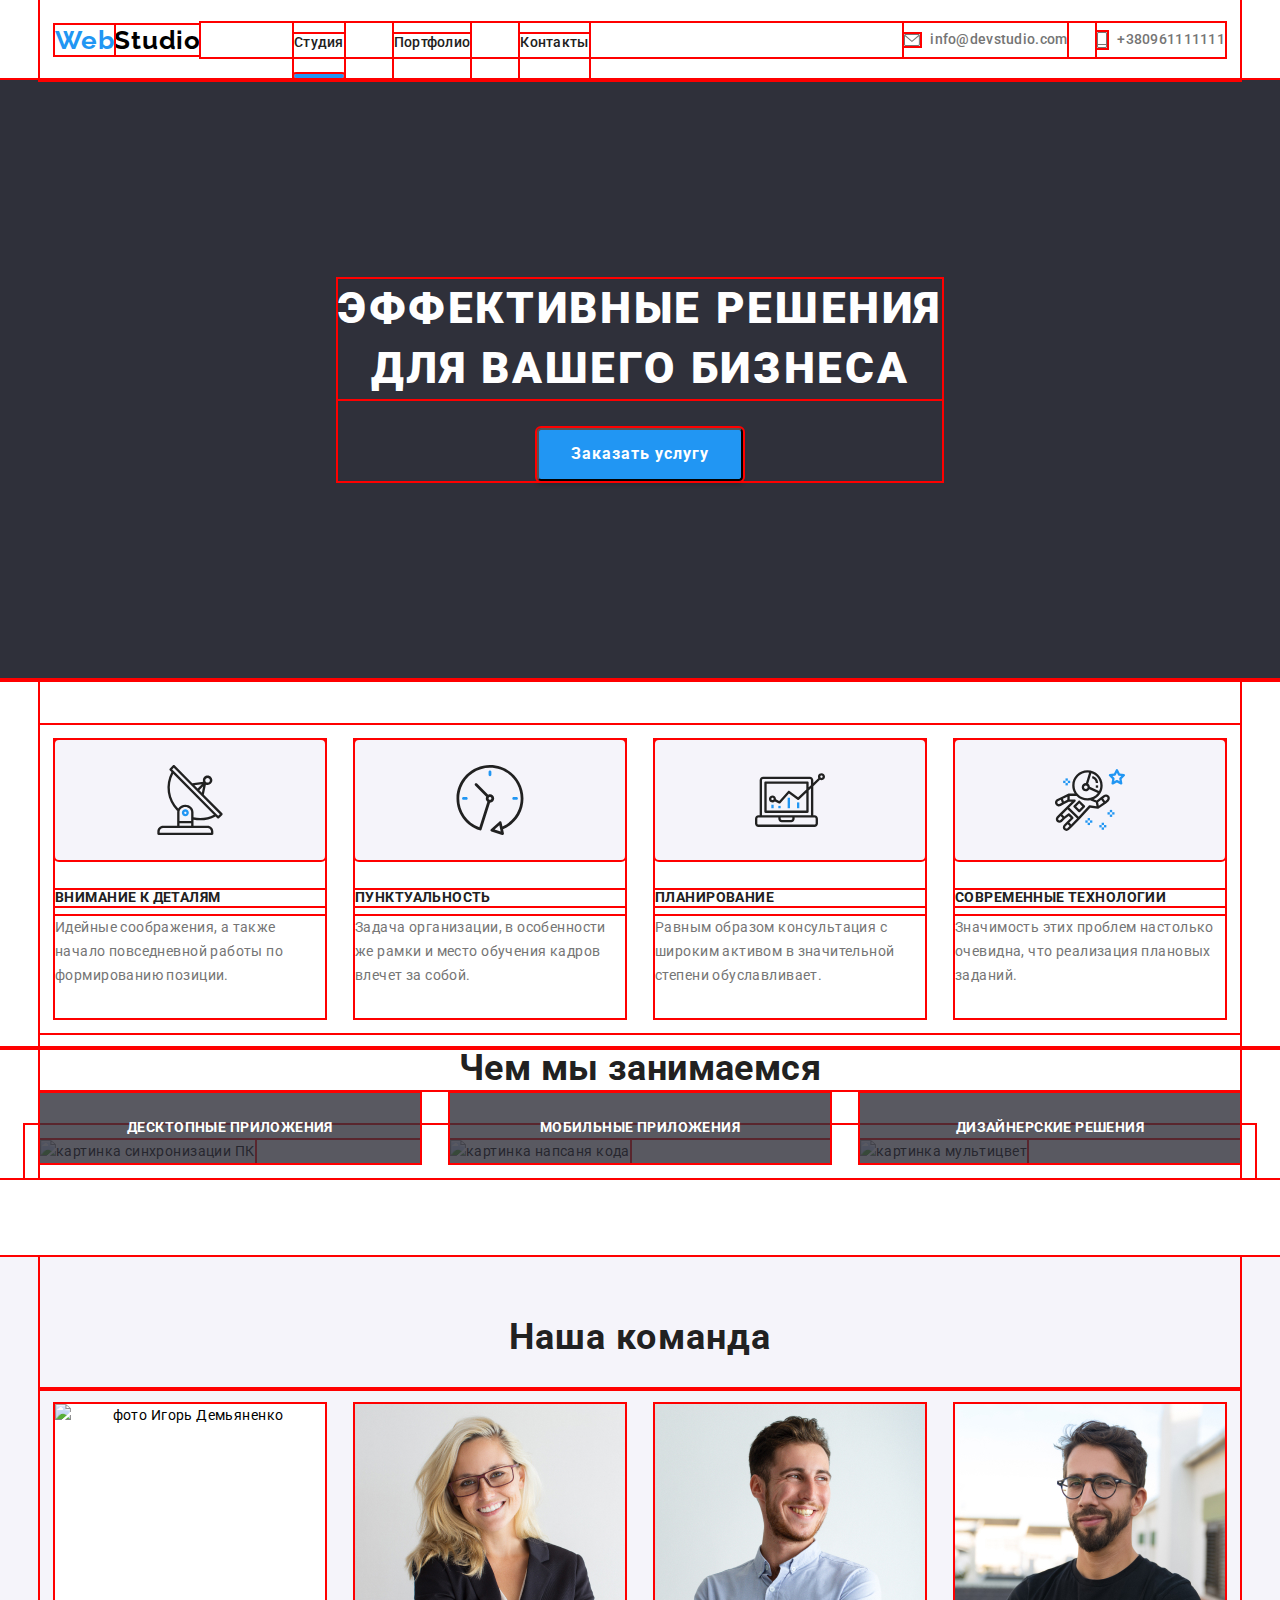
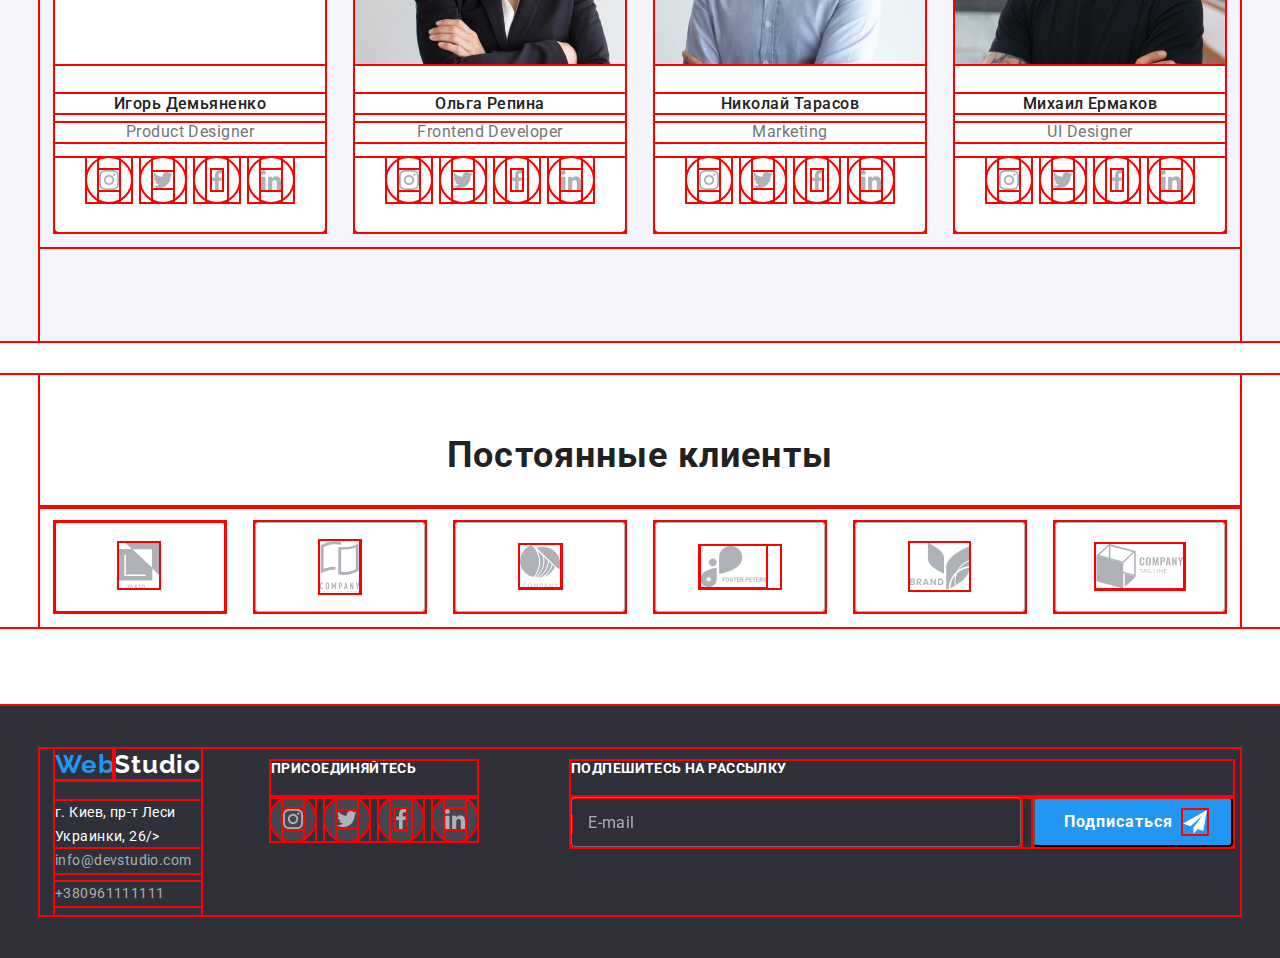
==== commit 05a6c4a4: "хедер, модалка" ====
--- a/index.html
+++ b/index.html
@@ -39,7 +39,6 @@
 
 
                <div class="menu-container" id="menu-container" data-menu >
-                    <nav class="navigation">
                         <ul class="site-nav list">
                             <li class="menu-item">
                                 <a href="./index.html" class="link line">Студия</a>
@@ -49,23 +48,23 @@
                             </li>
                             <li class="menu-item"><a href="" class="link">Контакты</a></li>
                         </ul>
-                    </nav>  
+                    
 
                     <div class="proba">
-                        <a href="mailto:info@devstudio.com" class="info link">
+                        <a href="mailto:info@devstudio.com" class="info">
                             <svg class="button-info">
                                 <use width="16" height="12" href="./images/sprite.svg#envelope"></use>
                             </svg>
                             info@devstudio.com
                         </a>
 
-                        <a href="tel:+380961111111" class="tel info link">
+                        <a href="tel:+380961111111" class="tel info">
                             <svg class="button-info-tel">
                                 <use href="./images/sprite.svg#icon-tel-1"></use>
                             </svg>
                             +380961111111</a>
                     </div>  
-        
+                          
                 </div>
         </div>
       
@@ -490,9 +489,8 @@
                     <use class="modal-clouse" href="./images/sprite.svg#icon-Vector"></use>
                 </svg>
             </button>
-            <div class="form-modal">
-                <p class="form-title">Оставьте свои данные, мы вам перезвоним</p>
-                <form class="form">
+                <form class="form-modal">
+                     <p class="form-title">Оставьте свои данные, мы вам перезвоним</p>
                     <div class="form-field">
                         <label for="name" class="form-label">Имя</label>
                         <input type="text" class="form-input" name="name" id="name" />
@@ -524,21 +522,22 @@
                     </div>
 
 
-                    <div class="div-check">
+                  
                         <label class="label-check">
-                            <span class="display">
-                                <span> "Соглашаюсь с рассылкой и принимаю"</span>
+                            <span class="aaa"> "Соглашаюсь с рассылкой и принимаю"</span>
                                  <a class="a-check" href="">Условия договора</a>
-                            
-                            </span>
+                                
                             <input type="checkbox" class="visually" name="checkbox" />
                             <span class="check-box"></span>
+                           
+                          
+                           
                         </label>
-                    </div> 
+                
 
                     <button type="submit" class="check-btm">Отправить</button>
                 </form>
-            </div>
+       
         </div>
     </div>
     <script src="./js/modal.js"></script>  
--- a/css/main.min.css
+++ b/css/main.min.css
@@ -1,2 +1,2 @@
-html{-webkit-box-sizing:border-box;box-sizing:border-box}*,*::after,*::before{-webkit-box-sizing:inherit;box-sizing:inherit}img{display:block;min-width:100%;height:auto}.page{background-color:var(--wite-color);color:var(--primary-text-color);font-family:Roboto, sans-serif;font-size:14px;line-height:1.71;letter-spacing:0.03em}.list{padding:0;margin:0;list-style:none}.img{display:block;max-width:100%;height:auto}.page-header{position:relative;margin-right:auto;margin-left:auto;height:60px}@media screen and (max-width: 787px){.page-header{text-align:center}}@media screen and (min-width: 480px){.page-header{width:480px}}@media screen and (min-width: 768px){.page-header{width:768px}}@media screen and (min-width: 1200px){.page-header{width:1200px;height:80px}}.pege-logo{margin-left:auto;margin-right:auto;padding-left:15px;padding-right:15px;padding-top:6px;padding-bottom:16px;height:60px;display:-webkit-box;display:-ms-flexbox;display:flex;-webkit-box-pack:justify;-ms-flex-pack:justify;justify-content:space-between;-webkit-box-align:center;-ms-flex-align:center;align-items:center}@media screen and (min-width: 480px){.pege-logo{height:60px;width:480px}}@media screen and (min-width: 768px){.pege-logo{height:80px;width:768px}}@media screen and (min-width: 1200px){.pege-logo{width:1200px;height:80px}}.pege-logo .logo.current{color:#000;font-family:Raleway, sans-serif;letter-spacing:0.03em;font-weight:bold;font-size:24px;line-height:28px;letter-spacing:0.03em;text-decoration:none}@media screen and (min-width: 768px){.pege-logo .logo.current{font-size:26px;line-height:1.19}}.pege-logo .logo.current .logoacc{color:#2196f3;font-family:Raleway, sans-serif;letter-spacing:0.03em;font-weight:bold;font-size:24px;line-height:1.16;text-decoration:none;padding:0}@media screen and (min-width: 768px){.pege-logo .logo.current .logoacc{font-size:26px;line-height:1.19}}.menu-button{outline:none;display:-webkit-inline-box;display:-ms-inline-flexbox;display:inline-flex;margin:0;padding:0;border:none;background-color:transparent}.menu-button:focus :hover{fill:#2196f3}.icon{display:-webkit-box;display:-ms-flexbox;display:flex;padding:9px}.icon .icon-cross{display:none}@media screen and (min-width: 768px){.menu-button{display:none}}.menu-button.is-open .icon-cross{display:block}.menu-button.is-open .icon-menu{display:none}.menu-container{padding-left:40px;padding-right:40px;font-size:20px;background:#FFFFFF;padding-top:60px;padding-bottom:50px;z-index:3}.menu-container{background:#FFFFFF}@media screen and (max-width: 767px){.menu-container{display:block;height:35px;-webkit-box-shadow:0px 4px 8px rgba(0,0,0,0.04),0px 2px 4px rgba(0,0,0,0.08),0px 1px 3px rgba(0,0,0,0.16);box-shadow:0px 4px 8px rgba(0,0,0,0.04),0px 2px 4px rgba(0,0,0,0.08),0px 1px 3px rgba(0,0,0,0.16)}}@media screen and (min-width: 480px){.menu-container{width:480px}}@media screen and (min-width: 768px){.menu-container{display:-webkit-box;display:-ms-flexbox;display:flex;padding:0;margin:0}}@media screen and (max-width: 767px){.menu-container{display:none;position:absolute;top:100%;left:0;width:100%;height:453px}.menu-container.is-open{display:block}}@media screen and (min-width: 768px){.menu-container{width:768px;display:-webkit-box;display:-ms-flexbox;display:flex;-webkit-box-pack:justify;-ms-flex-pack:justify;justify-content:space-between;-webkit-box-flex:1;-ms-flex-positive:1;flex-grow:1}}.site-nav{margin-bottom:60px}@media screen and (min-width: 768px){.site-nav{display:-webkit-box;display:-ms-flexbox;display:flex;margin-bottom:0px;margin-left:88px}}@media screen and (min-width: 1200px){.site-nav{margin-right:305px;margin-left:93px}}.navigation{display:block}@media screen and (min-width: 1200px){.navigation{display:-webkit-box;display:-ms-flexbox;display:flex;-webkit-box-align:center;-ms-flex-align:center;align-items:center}}.link{position:relative;text-decoration:none;-webkit-transition:250ms cubic-bezier(0.4, 0, 0.2, 1);transition:250ms cubic-bezier(0.4, 0, 0.2, 1);color:#212121;font-weight:500;font-size:14px;line-height:1.14;letter-spacing:0.02em;padding-bottom:8px}.link:hover,.link:focus{color:#2196f3;-webkit-transition:250ms cubic-bezier(0.4, 0, 0.2, 1);transition:250ms cubic-bezier(0.4, 0, 0.2, 1)}.line::after{content:"";position:absolute;left:0;bottom:0px;width:100%;height:4px;border-radius:2px;background-color:#2196f3}@media screen and (max-width: 767px){.menu-item{margin-bottom:40px}}@media screen and (min-width: 768px){.menu-item+.menu-item{margin-left:50px}}.centrauto{padding-top:60px;padding-left:15px;padding-right:15px;margin-left:auto;margin-right:auto;padding-bottom:30px}@media screen and (min-width: 480px){.centrauto{width:480px}}@media screen and (min-width: 768px){.centrauto{width:768px}}@media screen and (min-width: 1200px){.centrauto{width:1200px}}.section.list{list-style:none;margin-top:0;margin-bottom:0;padding-left:0;margin-right:auto;margin-right:auto;margin-left:auto}@media screen and (min-width: 768px){.section.list{width:768px;display:-webkit-box;display:-ms-flexbox;display:flex;-ms-flex-wrap:wrap;flex-wrap:wrap;margin:-15px}}@media screen and (min-width: 1200px){.section.list{margin:-15px;width:1200px}}@media screen and (min-width: 768px){.zzz{width:calc((100% - 2 * 30px) / 2);margin:15px;padding-bottom:0}}@media screen and (min-width: 1200px){.zzz{width:calc((100% - 4 * 30px) / 4);margin:15px;padding-bottom:0}}.zzz.list-item::before{display:block;content:"";background-repeat:no-repeat;background-position:center;background-color:#f5f4fa;border-radius:4px;margin-bottom:30px;background-size:auto;border:1px solid transparent;border-radius:4px;margin-bottom:30px;-webkit-box-pack:center;-ms-flex-pack:center;justify-content:center;width:100%;height:120px}.zzz.list-item:nth-child(1)::before{background-image:url(../images/antenna.svg)}.zzz.list-item:nth-child(2)::before{background-image:url(../images/clock-1.svg)}.zzz.list-item:nth-child(3)::before{background-image:url(../images/diagram.svg)}.zzz.list-item:nth-child(4)::before{background-image:url(../images/astronaut.svg)}.paragraf{font-style:normal;font-weight:normal;font-size:14px;line-height:1.71;letter-spacing:0.03em;color:#757575;padding-bottom:30px}.paragraf:not(:last-child){padding-bottom:30px}.section-sub{color:#212121;font-weight:700;font-size:14px;line-height:1.14;letter-spacing:0.03em;text-transform:uppercase;margin-bottom:10px;margin-top:0;text-align:center}@media screen and (min-width: 768px){.section-sub{text-align:left}}@media screen and (min-width: 1200px){.section-sub{text-align:left}}.footer-fon{padding-top:60px;padding-bottom:60px;background-color:#2F303A;display:-webkit-box;display:-ms-flexbox;display:flex;-webkit-box-pack:center;-ms-flex-pack:center;justify-content:center;text-align:center;-webkit-box-align:center;-ms-flex-align:center;align-items:center;margin-right:auto;margin-left:auto;max-width:100%}@media screen and (min-width: 768px){.footer-fon{height:463px}}@media screen and (min-width: 1200px){.footer-fon{height:252px;text-align:inherit;padding:0}}@media screen and (max-width: 1199px){.footer-fon{text-align:center}}.fon{margin-right:auto;margin-left:auto;padding-right:15px;padding-left:15px}@media screen and (max-width: 1199px) and (min-width: 768px){.fon{-ms-flex-pack:distribute;justify-content:space-around;-ms-flex-wrap:wrap;flex-wrap:wrap}}@media screen and (min-width: 480px){.fon{width:480px}}@media screen and (min-width: 768px){.fon{width:768px;display:-webkit-box;display:-ms-flexbox;display:flex;-webkit-box-align:baseline;-ms-flex-align:baseline;align-items:baseline}}@media screen and (min-width: 1200px){.fon{width:1200px}}.fon .logodark{color:#fff}@media screen and (min-width: 768px){.footer-contacts{width:50%}}@media screen and (min-width: 1200px){.footer-contacts{margin-right:70px}}@media screen and (max-width: 1199px){.footer-contacts{margin-bottom:60px}}@media screen and (max-width: 1199px){.footer-contacts{text-align:center}}.footer-contacts .logo.current{display:inline-block;color:#000;font-family:Raleway, sans-serif;letter-spacing:0.03em;font-weight:bold;font-size:24px;line-height:28px;letter-spacing:0.03em;text-decoration:none;padding-top:0;padding-bottom:0;margin-right:0}@media screen and (min-width: 768px){.footer-contacts .logo.current{font-size:26px;line-height:1.19}}.footer-contacts .logoacc{color:#2196f3;font-family:Raleway, sans-serif;letter-spacing:0.03em;font-weight:bold;font-size:24px;line-height:1.16;text-decoration:none}@media screen and (min-width: 768px){.footer-contacts .logoacc{font-size:26px;line-height:1.19}}.footer-contacts .info-footer{display:block;color:rgba(255,255,255,0.6);margin-bottom:9px}.footer-contacts .addres{display:block;color:#fff;font-family:Roboto;font-style:normal;font-weight:normal;font-size:14px;line-height:1.7;color:#fff;margin-top:20px}.container{margin-right:auto;margin-left:auto;text-align:center}@media screen and (max-width: 1199px){.container{display:none}}@media screen and (min-width: 1200px){.container{width:1200px}}.robota{display:-webkit-box;display:-ms-flexbox;display:flex;padding-left:0;margin-top:0;margin-bottom:0;margin:-15px}.rob{display:-webkit-box;display:-ms-flexbox;display:flex;position:relative;width:calc((100% - 3 * 30px) / 3);margin:15px}.annexes{position:absolute;bottom:0;left:0;font-weight:bold;font-size:14px;line-height:1.14;text-align:center;text-transform:uppercase;color:#fff;-webkit-box-pack:center;-ms-flex-pack:center;justify-content:center;-webkit-box-align:center;-ms-flex-align:center;align-items:center;display:-webkit-box;display:-ms-flexbox;display:flex;width:100%;height:70px;margin:0;background-color:rgba(47,48,58,0.8)}.section-one.f.sec{background-color:#f5f4fa}.section-one.f.margin-botton{background:#f5f4fa;padding-top:94px}.section-title{color:#212121;font-weight:700;font-size:36px;line-height:1.16;margin-bottom:50px;margin-top:0;text-align:center}.page-header .info{display:block;margin-bottom:16px}@media screen and (min-width: 768px){.page-header .info{margin-bottom:0px}}@media screen and (min-width: 1200px){.page-header .info{display:-webkit-box;display:-ms-flexbox;display:flex}}.info{color:#757575;font-weight:500;font-size:14px;line-height:1.14;letter-spacing:0.02em;text-decoration:none;-webkit-box-align:center;-ms-flex-align:center;align-items:center;-webkit-transition:250ms cubic-bezier(0.4, 0, 0.2, 1);transition:250ms cubic-bezier(0.4, 0, 0.2, 1)}.info:hover{color:#2196f3}.info-footer{font-family:Roboto;font-style:normal;font-weight:normal;font-size:14px;line-height:1.71;color:rgba(255,255,255,0.6);margin-bottom:9px;text-decoration:none}.tel.info.link{margin-bottom:0}.proba{margin-top:0;margin-bottom:0;padding-left:0;display:list-item;list-style:none}@media screen and (min-width: 1200px){.proba{display:-webkit-box;display:-ms-flexbox;display:flex}}.button-info{vertical-align:middle;-webkit-box-align:center;-ms-flex-align:center;align-items:center;width:16px;height:12px;fill:currentColor;margin-right:10px}.button-info-tel{vertical-align:middle;-webkit-box-align:center;-ms-flex-align:center;align-items:center;width:10px;height:16px;fill:currentColor;margin-right:10px}.tel{color:#757575;font-weight:500;font-size:14px;line-height:1.14;letter-spacing:0.02em;text-decoration:none}@media screen and (min-width: 1200px){.tel{margin-left:30px}}.tel:hover{color:#2196f3}.hero{display:-webkit-box;display:-ms-flexbox;display:flex;-webkit-box-pack:center;-ms-flex-pack:center;justify-content:center;text-align:center;-webkit-box-align:center;-ms-flex-align:center;align-items:center;margin-right:auto;margin-left:auto;background:#2f303a;background-image:-webkit-gradient(linear, left top, right top, from(rgba(47,48,58,0.4)), to(rgba(47,48,58,0.4))),url(../images/herogo.jpg);background-image:linear-gradient(to right, rgba(47,48,58,0.4), rgba(47,48,58,0.4)),url(../images/herogo.jpg);max-width:100%;height:400px;background-size:cover;background-repeat:no-repeat;background-position:center}@media screen and (min-width: 1200px){.hero{background-image:-webkit-gradient(linear, left top, right top, from(rgba(47,48,58,0.4)), to(rgba(47,48,58,0.4))),url(../images/herogo.jpg),url(../images/herogo.jpg);background-image:linear-gradient(to right, rgba(47,48,58,0.4), rgba(47,48,58,0.4)),url(../images/herogo.jpg),url(../images/herogo.jpg)}}@media screen and (min-width: 480px){.hero{height:400px;background-image:-webkit-gradient(linear, left top, right top, from(rgba(47,48,58,0.4)), to(rgba(47,48,58,0.4))),url(../images/mobile/Header_img.jpg),url(../images/mobile/Header_img@2x.jpg);background-image:linear-gradient(to right, rgba(47,48,58,0.4), rgba(47,48,58,0.4)),url(../images/mobile/Header_img.jpg),url(../images/mobile/Header_img@2x.jpg)}}@media screen and (min-width: 768px){.hero{height:400px;background-image:-webkit-gradient(linear, left top, right top, from(rgba(47,48,58,0.4)), to(rgba(47,48,58,0.4))),url(../images/tabletHeader_img.jpg),url(../images/tablet/Header_img@2x.jpg);background-image:linear-gradient(to right, rgba(47,48,58,0.4), rgba(47,48,58,0.4)),url(../images/tabletHeader_img.jpg),url(../images/tablet/Header_img@2x.jpg)}}@media screen and (min-width: 1200px){.hero{height:600px;padding:0;background-image:-webkit-gradient(linear, left top, right top, from(rgba(47,48,58,0.4)), to(rgba(47,48,58,0.4))),url(../images/desktop/bcg.jpg),url(../images/desktop/bcg@2x.jpg);background-image:linear-gradient(to right, rgba(47,48,58,0.4), rgba(47,48,58,0.4)),url(../images/desktop/bcg.jpg),url(../images/desktop/bcg@2x.jpg)}}.hero .container-hero{margin-right:auto;margin-left:auto;margin-bottom:118px;margin-top:118px}@media screen and (min-width: 1200px){.hero .container-hero{margin-bottom:200px;margin-top:200px}}.hero-title{color:#fff;text-align:center;letter-spacing:0.06em;text-transform:uppercase;font-weight:900;font-size:26px;line-height:1.62;margin-top:0}@media screen and (min-width: 1200px){.hero-title{font-size:44px;line-height:1.36}}.prortfolio{padding-top:60px;padding-bottom:45px}.container{margin-left:auto;margin-right:auto}@media screen and (min-width: 480px){.container{width:480px;padding-left:15px;padding-right:15px}}@media screen and (min-width: 768px){.container{width:768px;padding-left:0;padding-right:0}}@media screen and (min-width: 1200px){.container{width:1200px}}.liniya{text-decoration:none;border:none}.section-titles{font-weight:bold;font-size:18px;line-height:2;letter-spacing:0.06em;color:#212121;padding:0;margin-bottom:4px;margin-top:0;text-decoration:none}.section.wrap{display:-webkit-box;display:-ms-flexbox;display:flex;-ms-flex-wrap:wrap;flex-wrap:wrap;-webkit-box-sizing:border-box;box-sizing:border-box;-webkit-box-pack:justify;-ms-flex-pack:justify;justify-content:space-between}.container-button{padding-left:0;margin-top:0;margin-bottom:40px;display:-webkit-box;display:-ms-flexbox;display:flex;padding-left:0}@media screen and (min-width: 768px){.container-button{-webkit-box-pack:center;-ms-flex-pack:center;justify-content:center}}@media screen and (max-width: 767px){.container-button{-ms-flex-wrap:wrap;flex-wrap:wrap}}.button{font-weight:500;font-size:16px;line-height:1.62;padding:6px 22px;background:#f5f4fa;border-radius:4px;border:none;margin-left:0}.button:not(:last-child){margin-right:8px}@media screen and (max-width: 767px){.button:not(:last-child):nth-child(-n+3){margin-bottom:15px}}.button{display:-webkit-inline-box;display:-ms-inline-flexbox;display:inline-flex;color:#212121;background-color:#f5f4fa;-webkit-transition:250ms cubic-bezier(0.4, 0, 0.2, 1);transition:250ms cubic-bezier(0.4, 0, 0.2, 1)}.button:hover,.button:focus{color:#fff;background-color:#2196f3}.list.portfolio{width:100%;margin:0;padding:0;list-style:none}@media screen and (min-width: 768px){.list.portfolio{display:-webkit-box;display:-ms-flexbox;display:flex;-ms-flex-wrap:wrap;flex-wrap:wrap;padding-bottom:0;padding-left:0;padding-right:0}}.text{padding:20px 24px}.job{font-size:16px;line-height:1.87;margin-bottom:0px;margin-top:0;font-style:normal;font-weight:normal;font-size:16px;letter-spacing:0.03em;color:#757575;text-decoration:none;border:none}.texno{display:-webkit-box;display:-ms-flexbox;display:flex;position:absolute;width:100%;top:50%;left:50%;-webkit-transform:translate(-50%, -50%);transform:translate(-50%, -50%);margin:0;color:#ffffff;font-size:18px;line-height:1.56;opacity:0;-webkit-transition:250ms cubic-bezier(0.4, 0, 0.2, 1);transition:250ms cubic-bezier(0.4, 0, 0.2, 1);padding-left:24px}.foto{position:relative;overflow:hidden}.foto:hover .texno{opacity:1}.foto:hover .overlay{opacity:1;-webkit-transform:translateY(0);transform:translateY(0)}.img{display:block;max-width:100%;height:auto}.overlay{position:absolute;top:0;left:0;width:100%;height:100%;background-color:rgba(33,150,243,0.9);opacity:0;-webkit-transition:250ms cubic-bezier(0.4, 0, 0.2, 1);transition:250ms cubic-bezier(0.4, 0, 0.2, 1);-webkit-transform:translateY(100%);transform:translateY(100%)}.margin-botton .container-wrap{width:1170px;margin-right:auto;margin-left:auto}.item-portfolio{background:#fff;border:1px solid #eeeeee;-webkit-box-sizing:border-box;box-sizing:border-box;margin-bottom:30px;-webkit-box-pack:center;-ms-flex-pack:center;justify-content:center;background-position:center;margin-right:auto;margin-left:auto}@media screen and (min-width: 768px){.item-portfolio{width:calc((100% - 2 * 30px) / 2);margin:15px;padding-bottom:0}}@media screen and (min-width: 1200px){.item-portfolio{width:calc((100% - 3 * 30px) / 3);margin:15px;padding-bottom:0}}.item-portfolio:hover{border:1px solid #eeeeee;-webkit-box-sizing:border-box;box-sizing:border-box;-webkit-box-shadow:0px 1px 1px rgba(0,0,0,0.12),0px 4px 4px rgba(0,0,0,0.06),1px 4px 6px rgba(0,0,0,0.16);box-shadow:0px 1px 1px rgba(0,0,0,0.12),0px 4px 4px rgba(0,0,0,0.06),1px 4px 6px rgba(0,0,0,0.16)}.comanda-bgs{display:-webkit-box;display:-ms-flexbox;display:flex;-webkit-box-pack:center;-ms-flex-pack:center;justify-content:center;text-align:center;-webkit-box-align:center;-ms-flex-align:center;align-items:center;margin-right:auto;margin-left:auto;background-color:#f5f4fa;max-width:100%}@media screen and (min-width: 1200px){.comanda-bgs{margin-top:94px}}.comanda-bgs .bgc{margin-right:auto;margin-left:auto;text-align:center;padding-left:15px;padding-right:15px;padding-bottom:45px}@media screen and (min-width: 480px){.comanda-bgs .bgc{width:480px;padding-left:0;padding-right:0}}@media screen and (min-width: 768px){.comanda-bgs .bgc{width:768px;-ms-flex-wrap:wrap;flex-wrap:wrap;padding-left:0;padding-right:0}}@media screen and (min-width: 1200px){.comanda-bgs .bgc{width:1200px;padding-bottom:94px}}.section-four{width:100%;margin:0;padding:0;list-style:none;padding-left:15px;padding-right:15px}@media screen and (min-width: 768px){.section-four{display:-webkit-box;display:-ms-flexbox;display:flex;-ms-flex-wrap:wrap;flex-wrap:wrap;padding-left:0;padding-right:0}}.four{background-color:#fff;-webkit-box-shadow:0px 1px 3px rgba(0,0,0,0.12),0px 1px 1px rgba(0,0,0,0.14),0px 2px 1px rgba(0,0,0,0.2);box-shadow:0px 1px 3px rgba(0,0,0,0.12),0px 1px 1px rgba(0,0,0,0.14),0px 2px 1px rgba(0,0,0,0.2);border-radius:0px 0px 4px 4px;text-align:center;-webkit-box-pack:center;-ms-flex-pack:center;justify-content:center;background-position:center;margin-right:auto;margin-left:auto;margin-bottom:30px}@media screen and (min-width: 768px){.four{width:calc((100% - 2 * 30px) / 2);margin:15px;padding-bottom:0}}@media screen and (min-width: 1200px){.four{width:calc((100% - 4 * 30px) / 4);margin:15px;padding-bottom:0}}.section-name{font-weight:500;font-size:16px;line-height:1.19;font-style:normal;text-align:center;letter-spacing:0.03em;color:#212121}@media screen and (min-width: 480px){.section-name{margin-bottom:10px;margin-top:30px}}.section-en{margin:0;padding:0;font-size:16px;line-height:1.18;text-align:center;font-style:normal;font-weight:normal;letter-spacing:0.03em;color:#757575}.section-title-co{-webkit-box-pack:center;-ms-flex-pack:center;justify-content:center;background-position:center;margin-right:auto;margin-left:auto;padding-top:60px;padding-bottom:30px;margin:0;font-family:Roboto;font-style:normal;font-weight:bold;font-size:28px;line-height:1.17;text-align:center;letter-spacing:0.03em;color:#212121}@media screen and (min-width: 768px){.section-title-co{width:768px}}@media screen and (min-width: 1200px){.section-title-co{width:1200px;font-family:Roboto;font-style:normal;font-weight:bold;font-size:36px;line-height:1.16;letter-spacing:0.03em;color:#212121}}.button-a{display:-webkit-box;display:-ms-flexbox;display:flex;-webkit-box-pack:center;-ms-flex-pack:center;justify-content:center;-webkit-box-align:center;-ms-flex-align:center;align-items:center;margin-right:auto;margin-left:auto;margin:0}@media screen and (min-width: 480px){.button-a{margin-top:16px;padding-bottom:24px}}@media screen and (min-width: 1200px){.button-a{padding-bottom:30px}}.li-button:not(:last-child){margin-right:10px}.href-button{background-color:#fff;width:44px;height:44px;padding:12px;display:-webkit-box;display:-ms-flexbox;display:flex;border:transparent;border-radius:50%;-webkit-box-pack:center;-ms-flex-pack:center;justify-content:center;-webkit-box-align:center;-ms-flex-align:center;align-items:center}.href-button:hover{background-color:#2196f3}.href-button:hover .svg-button{fill:#fff}.svg-button{fill:#afb1b8;-webkit-transition:250ms cubic-bezier(0.4, 0, 0.2, 1);transition:250ms cubic-bezier(0.4, 0, 0.2, 1);width:44px;height:44px}.container-six{margin-right:auto;margin-left:auto;text-align:center;margin-bottom:45px}@media screen and (min-width: 480px){.container-six{width:480px}}@media screen and (min-width: 768px){.container-six{width:768px}}@media screen and (min-width: 1200px){.container-six{width:1200px;margin-bottom:79px;margin-top:34px}}.li-icon{width:100%;display:-webkit-box;display:-ms-flexbox;display:flex;-ms-flex-wrap:wrap;flex-wrap:wrap;-webkit-box-sizing:border-box;box-sizing:border-box;-webkit-box-pack:center;-ms-flex-pack:center;justify-content:center;-webkit-box-align:center;-ms-flex-align:center;align-items:center}.six-link{width:210px;-webkit-box-pack:center;-ms-flex-pack:center;justify-content:center;-webkit-box-align:center;-ms-flex-align:center;align-items:center;height:90px;width:calc((100% - 2 * 30px) / 2);margin:15px;padding-bottom:0}@media screen and (min-width: 768px){.six-link{width:calc((100% - 3 * 30px) / 3)}}@media screen and (min-width: 1200px){.six-link{width:calc((100% - 30px * 6) / 6)}}.logo-link{display:-webkit-box;display:-ms-flexbox;display:flex;margin:0;height:90px;color:#afb1b8;border:1px solid #afb1b8;border-radius:4px;-webkit-box-pack:center;-ms-flex-pack:center;justify-content:center;-webkit-box-align:center;-ms-flex-align:center;align-items:center;-webkit-transition:250ms cubic-bezier(0.4, 0, 0.2, 1);transition:250ms cubic-bezier(0.4, 0, 0.2, 1)}.logo-link:hover{color:#2196f3;border:1px solid #2196f3}.logo-one{width:100%;height:100%;fill:currentColor}.logo-two{width:40px;height:52px;fill:currentColor}.logo-three{display:-webkit-box;display:-ms-flexbox;display:flex;-webkit-box-sizing:border-box;box-sizing:border-box;-webkit-box-pack:center;-ms-flex-pack:center;justify-content:center;-webkit-box-align:center;-ms-flex-align:center;align-items:center;width:41px;height:43px;fill:currentColor}.logo-four{width:80px;height:42px;fill:currentColor}.logo-five{width:59px;height:47px;fill:currentColor}.logo-six{width:88px;height:45px;fill:currentColor}.hero-button{color:#fff;background-color:#2196f3;font-family:Roboto;font-style:normal;font-weight:bold;font-size:16px;line-height:1.8;-webkit-box-align:center;-ms-flex-align:center;align-items:center;text-align:center;letter-spacing:0.06em;padding:10px 32px;-webkit-box-shadow:0px 4px 4px rgba(0,0,0,0.15);box-shadow:0px 4px 4px rgba(0,0,0,0.15);border-radius:4px}.footer-icon{margin-bottom:60px}@media screen and (max-width: 767px){.footer-icon{text-align:center}}@media screen and (max-width: 1199px){.footer-icon{margin-bottom:60px}}@media screen and (min-width: 768px){.footer-icon{width:50%}}@media screen and (min-width: 768px){.div-footer-too{width:100%}}@media screen and (min-width: 1200px){.div-footer-too{margin-left:93px}}@media screen and (max-width: 1199px){.div-footer-too{text-align:center}}@media screen and (min-width: 1200px){.div-footer-too{margin-left:94px}}.tekst-footer{font-family:Roboto;font-style:normal;font-weight:bold;font-size:14px;line-height:1.14;text-transform:uppercase;color:#fff;padding-bottom:20px;padding-top:0;margin:0}@media screen and (min-width: 1200px){.tekst-footer{text-align:inherit}}.icon-footer{display:-webkit-box;display:-ms-flexbox;display:flex;-webkit-box-pack:center;-ms-flex-pack:center;justify-content:center;-webkit-box-align:center;-ms-flex-align:center;align-items:center;margin-right:auto;margin-left:auto}.href-button.white{background:rgba(255,255,255,0.1);width:44px;height:44px;padding:12px;display:-webkit-box;display:-ms-flexbox;display:flex;border:transparent;border-radius:50%;-webkit-box-pack:center;-ms-flex-pack:center;justify-content:center;-webkit-box-align:center;-ms-flex-align:center;align-items:center;-webkit-transition:250ms cubic-bezier(0.4, 0, 0.2, 1);transition:250ms cubic-bezier(0.4, 0, 0.2, 1)}.href-button.white:hover{background-color:#2196f3}.btn-close{position:absolute;top:0;right:0;margin:8px;display:-webkit-box;display:-ms-flexbox;display:flex;-webkit-box-pack:center;-ms-flex-pack:center;justify-content:center;-webkit-box-align:center;-ms-flex-align:center;align-items:center;width:30px;height:30px;border-radius:50%;background:#ffffff;border:1px solid rgba(0,0,0,0.1);-webkit-transition:250ms cubic-bezier(0.4, 0, 0.2, 1);transition:250ms cubic-bezier(0.4, 0, 0.2, 1);transition:250ms cubic-bezier(0.4, 0, 0.2, 1);transition:250ms cubic-bezier(0.4, 0, 0.2, 1)}.btn-close:hover{fill:#2196f3}.btn-close:focus{fill:#2196f3}.backdrop{position:fixed;top:0;left:0;background:rgba(0,0,0,0.2);right:0;z-index:1;-webkit-transition:250ms cubic-bezier(0.4, 0, 0.2, 1);transition:250ms cubic-bezier(0.4, 0, 0.2, 1);background-color:rgba(0,0,0,0.2);width:100%;height:100%;overflow-y:scroll}.is-hidden{opacity:0;pointer-events:none}.modal{position:absolute;top:50%;left:50%;-webkit-transform:translate(-50%, -50%) scale(1);transform:translate(-50%, -50%) scale(1);padding:40px;min-width:450px;min-height:609px;background:#fff;-webkit-box-shadow:0px 1px 3px rgba(0,0,0,0.12),0px 1px 1px rgba(0,0,0,0.14),0px 2px 1px rgba(0,0,0,0.2);box-shadow:0px 1px 3px rgba(0,0,0,0.12),0px 1px 1px rgba(0,0,0,0.14),0px 2px 1px rgba(0,0,0,0.2);border-radius:4px;-webkit-transition:250ms cubic-bezier(0.4, 0, 0.2, 1);transition:250ms cubic-bezier(0.4, 0, 0.2, 1)}@media screen and (min-width: 1200px){.modal{min-width:528px;min-height:581px}}.div-check{display:-webkit-box;display:-ms-flexbox;display:flex;-webkit-box-orient:horizontal;-webkit-box-direction:normal;-ms-flex-direction:row;flex-direction:row;-webkit-box-pack:center;-ms-flex-pack:center;justify-content:center;margin-bottom:30px;position:relative}@media screen and (max-width: 1199px){.div-check{padding-left:20px}}.visually{-webkit-appearance:none;-moz-appearance:none;appearance:none;position:absolute}.visually:checked+.check-box{background-image:url(../images/galochka.svg);background-position-y:center;-webkit-transform:translateY(50%);transform:translateY(50%);background-repeat:no-repeat;-webkit-transition:250ms cubic-bezier(0.4, 0, 0.2, 1);transition:250ms cubic-bezier(0.4, 0, 0.2, 1);background-color:#2196f3;fill:#fff;border-radius:2px;background-size:contain;background-origin:border-box;border:0.2px}.label-check{margin-bottom:4px;font-family:Roboto;font-style:normal;font-weight:normal;font-size:14px;line-height:1.71;letter-spacing:0.03em;color:#757575}@media screen and (max-width: 1200px){.label-check{font-size:12px}}.display{display:-webkit-box;display:-ms-flexbox;display:flex;-webkit-box-pack:center;-ms-flex-pack:center;justify-content:center;-webkit-box-align:center;-ms-flex-align:center;align-items:center}.a-check{color:#2196f3;border-bottom:1px solid #2196f3;display:inline-block;line-height:0.85}.check-box{position:absolute;background-image:url(../images/ramka.svg);width:16px;height:15px;left:0;bottom:15px;-webkit-transform:translateY(50%);transform:translateY(50%);-webkit-transition:250ms cubic-bezier(0.4, 0, 0.2, 1);transition:250ms cubic-bezier(0.4, 0, 0.2, 1)}.check-btm{display:-webkit-box;display:-ms-flexbox;display:flex;-webkit-box-align:center;-ms-flex-align:center;align-items:center;text-align:center;-webkit-box-pack:center;-ms-flex-pack:center;justify-content:center;width:200px;height:50px;background:#188ce8;-webkit-box-shadow:0px 4px 4px rgba(0,0,0,0.15);box-shadow:0px 4px 4px rgba(0,0,0,0.15);border-radius:4px;font-family:Roboto;font-style:normal;font-weight:bold;font-size:16px;line-height:1.87;border:none;letter-spacing:0.06em;color:#ffffff;margin-right:auto;margin-left:auto;text-align:center}.div-e-mail{text-align:center}.e-mail-input{width:100%;height:50px;border:1px solid rgba(255,255,255,0.3);-webkit-box-sizing:border-box;box-sizing:border-box;border-radius:4px;margin-bottom:20px;font-family:Roboto;font-style:normal;font-weight:normal;font-size:16px;line-height:1.25;letter-spacing:0.03em;color:rgba(255,255,255,0.6);background-color:transparent;-webkit-filter:drop-shadow(0px 4px 4px rgba(0,0,0,0.15));filter:drop-shadow(0px 4px 4px rgba(0,0,0,0.15));padding:15px 16px}@media screen and (min-width: 480px){.e-mail-input{width:450px;height:50px}}@media screen and (min-width: 1200px){.e-mail-input{margin:0}}.e-mail-input::-webkit-input-placeholder{font-family:Roboto;font-style:normal;font-weight:normal;font-size:16px;line-height:1.25;display:-webkit-box;display:flex;-webkit-box-align:center;align-items:center;letter-spacing:0.03em;color:rgba(255,255,255,0.6)}.e-mail-input:-ms-input-placeholder{font-family:Roboto;font-style:normal;font-weight:normal;font-size:16px;line-height:1.25;display:-ms-flexbox;display:flex;-ms-flex-align:center;align-items:center;letter-spacing:0.03em;color:rgba(255,255,255,0.6)}.e-mail-input::-ms-input-placeholder{font-family:Roboto;font-style:normal;font-weight:normal;font-size:16px;line-height:1.25;display:-ms-flexbox;display:flex;-ms-flex-align:center;align-items:center;letter-spacing:0.03em;color:rgba(255,255,255,0.6)}.e-mail-input::placeholder{font-family:Roboto;font-style:normal;font-weight:normal;font-size:16px;line-height:1.25;display:-webkit-box;display:-ms-flexbox;display:flex;-webkit-box-align:center;-ms-flex-align:center;align-items:center;letter-spacing:0.03em;color:rgba(255,255,255,0.6)}.e-mail-label{margin-bottom:4px;font-style:normal;font-weight:normal;font-size:12px;line-height:14px;letter-spacing:0.01em;color:#757575}.div-e-mail-btn{text-align:center}@media screen and (min-width: 1200px){.div-e-mail-btn{margin-left:12px}}@media screen and (min-width: 1200px){.footer-btn{display:-webkit-box;display:-ms-flexbox;display:flex}}.btm-too{display:-webkit-box;display:-ms-flexbox;display:flex;-webkit-box-align:center;-ms-flex-align:center;align-items:center;text-align:center;padding-left:29px;width:200px;height:50px;background:#2196f3;-webkit-box-shadow:0px 4px 4px rgba(0,0,0,0.15);box-shadow:0px 4px 4px rgba(0,0,0,0.15);border-radius:4px;font-style:normal;font-weight:bold;font-size:16px;line-height:1.87;letter-spacing:0.06em;color:#fff;margin-right:auto;margin-left:auto;text-align:center}.svg-btm-too{width:24px;height:24px;margin-left:10px}.form-modal{display:-webkit-box;display:-ms-flexbox;display:flex;-webkit-box-orient:vertical;-webkit-box-direction:normal;-ms-flex-direction:column;flex-direction:column}.form-title{font-family:Roboto;font-style:normal;font-weight:bold;font-size:20px;line-height:1.2;text-align:center;letter-spacing:0.03em;color:#212121;margin-bottom:12px;margin-top:0}.form-field{position:relative;display:-webkit-box;display:-ms-flexbox;display:flex;-webkit-box-orient:vertical;-webkit-box-direction:normal;-ms-flex-direction:column;flex-direction:column}.form-label{margin-bottom:4px;font-family:Roboto;font-style:normal;font-weight:normal;font-size:12px;line-height:14px;letter-spacing:0.01em;color:#757575}.form-input{font:inherit;width:100%;height:40px;border:1px solid rgba(33,33,33,0.2);-webkit-box-sizing:border-box;box-sizing:border-box;border-radius:4px;margin-bottom:10px;padding-left:42px;outline:none;-webkit-transition:250ms cubic-bezier(0.4, 0, 0.2, 1);transition:250ms cubic-bezier(0.4, 0, 0.2, 1);background-position-y:center;background-position-x:center}@media screen and (min-width: 1200px){.form-input{min-width:448px}}.form-input:focus ~ .from-svg{fill:#2196f3;-webkit-transition:250ms cubic-bezier(0.4, 0, 0.2, 1);transition:250ms cubic-bezier(0.4, 0, 0.2, 1)}.form-input:focus{border:1px solid #2196f3;-webkit-transition:250ms cubic-bezier(0.4, 0, 0.2, 1);transition:250ms cubic-bezier(0.4, 0, 0.2, 1)}.texterea{width:100%;height:120px;border:1px solid rgba(33,33,33,0.2);-webkit-box-sizing:border-box;box-sizing:border-box;border-radius:4px;resize:none;margin-bottom:20px;padding:12px 16px;-webkit-transition:250ms cubic-bezier(0.4, 0, 0.2, 1);transition:250ms cubic-bezier(0.4, 0, 0.2, 1)}.texterea::-webkit-input-placeholder{font-family:Roboto;font-style:normal;font-weight:normal;font-size:14px;line-height:1.14;letter-spacing:0.01em;color:rgba(117,117,117,0.5)}.texterea:-ms-input-placeholder{font-family:Roboto;font-style:normal;font-weight:normal;font-size:14px;line-height:1.14;letter-spacing:0.01em;color:rgba(117,117,117,0.5)}.texterea::-ms-input-placeholder{font-family:Roboto;font-style:normal;font-weight:normal;font-size:14px;line-height:1.14;letter-spacing:0.01em;color:rgba(117,117,117,0.5)}.texterea::placeholder{font-family:Roboto;font-style:normal;font-weight:normal;font-size:14px;line-height:1.14;letter-spacing:0.01em;color:rgba(117,117,117,0.5)}.texterea:focus{border:1px solid #2196f3;-webkit-transition-duration:250ms;transition-duration:250ms;outline:none;-webkit-transition:250ms cubic-bezier(0.4, 0, 0.2, 1);transition:250ms cubic-bezier(0.4, 0, 0.2, 1)}.from-svg{position:absolute;top:50%;left:15px;-webkit-transform:translateY(-50%);transform:translateY(-50%)}
+html{-webkit-box-sizing:border-box;box-sizing:border-box}*,*::after,*::before{-webkit-box-sizing:inherit;box-sizing:inherit;outline:2px solid red}img{display:block;min-width:100%;height:auto}.page{background-color:var(--wite-color);color:var(--primary-text-color);font-family:Roboto, sans-serif;font-size:14px;line-height:1.71;letter-spacing:0.03em}.list{padding:0;margin:0;list-style:none}.img{display:block;max-width:100%;height:auto}.page-header{position:relative;margin-right:auto;margin-left:auto;height:60px}@media screen and (max-width: 787px){.page-header{text-align:center}}@media screen and (min-width: 480px){.page-header{width:480px}}@media screen and (min-width: 768px){.page-header{width:768px;height:80px}}@media screen and (min-width: 1200px){.page-header{width:1200px}}.pege-logo{margin-left:auto;margin-right:auto;padding-left:15px;padding-right:15px;height:60px;display:-webkit-box;display:-ms-flexbox;display:flex;-webkit-box-pack:justify;-ms-flex-pack:justify;justify-content:space-between;-webkit-box-align:center;-ms-flex-align:center;align-items:center}@media screen and (min-width: 480px){.pege-logo{height:60px;width:480px}}@media screen and (min-width: 768px){.pege-logo{height:80px;width:768px}}@media screen and (min-width: 1200px){.pege-logo{width:1200px;height:80px}}.pege-logo .logo.current{color:#000;font-family:Raleway, sans-serif;letter-spacing:0.03em;font-weight:bold;font-size:24px;line-height:28px;letter-spacing:0.03em;text-decoration:none}@media screen and (min-width: 768px){.pege-logo .logo.current{font-size:26px;line-height:1.19}}.pege-logo .logo.current .logoacc{color:#2196f3;font-family:Raleway, sans-serif;letter-spacing:0.03em;font-weight:bold;font-size:24px;line-height:1.16;text-decoration:none;padding:0}@media screen and (min-width: 768px){.pege-logo .logo.current .logoacc{font-size:26px;line-height:1.19}}.menu-button{outline:none;display:-webkit-inline-box;display:-ms-inline-flexbox;display:inline-flex;margin:0;padding:0;border:none;background-color:transparent}.menu-button:focus :hover{fill:#2196f3}.icon{display:-webkit-box;display:-ms-flexbox;display:flex;padding:9px}.icon .icon-cross{display:none}@media screen and (min-width: 768px){.menu-button{display:none}}.menu-button.is-open .icon-cross{display:block}.menu-button.is-open .icon-menu{display:none}.menu-container{padding-left:40px;padding-right:40px;font-size:20px;background:#FFFFFF;padding-top:60px;padding-bottom:50px}.menu-container{background:#FFFFFF}@media screen and (max-width: 767px){.menu-container{display:block;height:35px;-webkit-box-shadow:0px 4px 8px rgba(0,0,0,0.04),0px 2px 4px rgba(0,0,0,0.08),0px 1px 3px rgba(0,0,0,0.16);box-shadow:0px 4px 8px rgba(0,0,0,0.04),0px 2px 4px rgba(0,0,0,0.08),0px 1px 3px rgba(0,0,0,0.16)}}@media screen and (min-width: 480px){.menu-container{width:480px}}@media screen and (min-width: 768px){.menu-container{display:-webkit-box;display:-ms-flexbox;display:flex;padding:0;margin:0}}@media screen and (max-width: 767px){.menu-container{display:none;position:absolute;top:100%;left:0;width:100%;height:453px}.menu-container.is-open{display:block}}@media screen and (min-width: 768px){.menu-container{width:768px;display:-webkit-box;display:-ms-flexbox;display:flex;-webkit-box-pack:justify;-ms-flex-pack:justify;justify-content:space-between;-webkit-box-flex:1;-ms-flex-positive:1;flex-grow:1}}.site-nav{margin-bottom:60px}@media screen and (min-width: 768px){.site-nav{display:-webkit-box;display:-ms-flexbox;display:flex;margin-bottom:0px;margin-left:88px}}@media screen and (min-width: 1200px){.site-nav{margin-right:305px;margin-left:93px}}.link{position:relative;text-decoration:none;-webkit-transition:250ms cubic-bezier(0.4, 0, 0.2, 1);transition:250ms cubic-bezier(0.4, 0, 0.2, 1);color:#212121;font-weight:500;font-size:14px;line-height:1.14;letter-spacing:0.02em;padding-bottom:8px}.link:hover,.link:focus{color:#2196f3;-webkit-transition:250ms cubic-bezier(0.4, 0, 0.2, 1);transition:250ms cubic-bezier(0.4, 0, 0.2, 1)}@media screen and (min-width: 768px){.link{padding-bottom:32px}}@media screen and (min-width: 1200px){.link{padding-bottom:28px}}.line::after{content:"";position:absolute;left:0;bottom:0px;width:100%;height:4px;border-radius:2px;background-color:#2196f3}@media screen and (max-width: 767px){.menu-item{margin-bottom:40px}}@media screen and (min-width: 768px){.menu-item+.menu-item{margin-left:50px}}.centrauto{padding-top:60px;padding-left:15px;padding-right:15px;margin-left:auto;margin-right:auto;padding-bottom:30px}@media screen and (min-width: 480px){.centrauto{width:480px}}@media screen and (min-width: 768px){.centrauto{width:768px}}@media screen and (min-width: 1200px){.centrauto{width:1200px}}.section.list{list-style:none;margin-top:0;margin-bottom:0;padding-left:0;margin-right:auto;margin-right:auto;margin-left:auto}@media screen and (min-width: 768px){.section.list{width:768px;display:-webkit-box;display:-ms-flexbox;display:flex;-ms-flex-wrap:wrap;flex-wrap:wrap;margin:-15px}}@media screen and (min-width: 1200px){.section.list{margin:-15px;width:1200px}}@media screen and (min-width: 768px){.zzz{width:calc((100% - 2 * 30px) / 2);margin:15px;padding-bottom:0}}@media screen and (min-width: 1200px){.zzz{width:calc((100% - 4 * 30px) / 4);margin:15px;padding-bottom:0}}.zzz.list-item::before{display:block;content:"";background-repeat:no-repeat;background-position:center;background-color:#f5f4fa;border-radius:4px;margin-bottom:30px;background-size:auto;border:1px solid transparent;border-radius:4px;margin-bottom:30px;-webkit-box-pack:center;-ms-flex-pack:center;justify-content:center;width:100%;height:120px}.zzz.list-item:nth-child(1)::before{background-image:url(../images/antenna.svg)}.zzz.list-item:nth-child(2)::before{background-image:url(../images/clock-1.svg)}.zzz.list-item:nth-child(3)::before{background-image:url(../images/diagram.svg)}.zzz.list-item:nth-child(4)::before{background-image:url(../images/astronaut.svg)}.paragraf{font-style:normal;font-weight:normal;font-size:14px;line-height:1.71;letter-spacing:0.03em;color:#757575;padding-bottom:30px}.paragraf:not(:last-child){padding-bottom:30px}.section-sub{color:#212121;font-weight:700;font-size:14px;line-height:1.14;letter-spacing:0.03em;text-transform:uppercase;margin-bottom:10px;margin-top:0;text-align:center}@media screen and (min-width: 768px){.section-sub{text-align:left}}@media screen and (min-width: 1200px){.section-sub{text-align:left}}.footer-fon{padding-top:60px;padding-bottom:60px;background-color:#2F303A;display:-webkit-box;display:-ms-flexbox;display:flex;-webkit-box-pack:center;-ms-flex-pack:center;justify-content:center;text-align:center;-webkit-box-align:center;-ms-flex-align:center;align-items:center;margin-right:auto;margin-left:auto;max-width:100%}@media screen and (min-width: 768px){.footer-fon{height:463px}}@media screen and (min-width: 1200px){.footer-fon{height:252px;text-align:inherit;padding:0}}@media screen and (max-width: 1199px){.footer-fon{text-align:center}}.fon{margin-right:auto;margin-left:auto;padding-right:15px;padding-left:15px}@media screen and (max-width: 1199px) and (min-width: 768px){.fon{-ms-flex-pack:distribute;justify-content:space-around;-ms-flex-wrap:wrap;flex-wrap:wrap}}@media screen and (min-width: 480px){.fon{width:480px}}@media screen and (min-width: 768px){.fon{width:768px;display:-webkit-box;display:-ms-flexbox;display:flex;-webkit-box-align:baseline;-ms-flex-align:baseline;align-items:baseline}}@media screen and (min-width: 1200px){.fon{width:1200px}}.fon .logodark{color:#fff}@media screen and (min-width: 768px){.footer-contacts{width:50%}}@media screen and (min-width: 1200px){.footer-contacts{margin-right:70px}}@media screen and (max-width: 1199px){.footer-contacts{margin-bottom:60px}}@media screen and (max-width: 1199px){.footer-contacts{text-align:center}}.footer-contacts .logo.current{display:inline-block;color:#000;font-family:Raleway, sans-serif;letter-spacing:0.03em;font-weight:bold;font-size:24px;line-height:28px;letter-spacing:0.03em;text-decoration:none;padding-top:0;padding-bottom:0;margin-right:0}@media screen and (min-width: 768px){.footer-contacts .logo.current{font-size:26px;line-height:1.19}}.footer-contacts .logoacc{color:#2196f3;font-family:Raleway, sans-serif;letter-spacing:0.03em;font-weight:bold;font-size:24px;line-height:1.16;text-decoration:none}@media screen and (min-width: 768px){.footer-contacts .logoacc{font-size:26px;line-height:1.19}}.footer-contacts .info-footer{display:block;color:rgba(255,255,255,0.6);margin-bottom:9px}.footer-contacts .addres{display:block;color:#fff;font-family:Roboto;font-style:normal;font-weight:normal;font-size:14px;line-height:1.7;color:#fff;margin-top:20px}.container{margin-right:auto;margin-left:auto;text-align:center}@media screen and (max-width: 1199px){.container{display:none}}@media screen and (min-width: 1200px){.container{width:1200px}}.robota{display:-webkit-box;display:-ms-flexbox;display:flex;padding-left:0;margin-top:0;margin-bottom:0;margin:-15px}.rob{display:-webkit-box;display:-ms-flexbox;display:flex;position:relative;width:calc((100% - 3 * 30px) / 3);margin:15px}.annexes{position:absolute;bottom:0;left:0;font-weight:bold;font-size:14px;line-height:1.14;text-align:center;text-transform:uppercase;color:#fff;-webkit-box-pack:center;-ms-flex-pack:center;justify-content:center;-webkit-box-align:center;-ms-flex-align:center;align-items:center;display:-webkit-box;display:-ms-flexbox;display:flex;width:100%;height:70px;margin:0;background-color:rgba(47,48,58,0.8)}.section-one.f.sec{background-color:#f5f4fa}.section-one.f.margin-botton{background:#f5f4fa;padding-top:94px}.section-title{color:#212121;font-weight:700;font-size:36px;line-height:1.16;margin-bottom:50px;margin-top:0;text-align:center}.page-header .info{display:block;margin-bottom:16px}@media screen and (min-width: 768px){.page-header .info{margin-bottom:0px}}@media screen and (min-width: 1200px){.page-header .info{display:-webkit-box;display:-ms-flexbox;display:flex}}.info{color:#757575;font-weight:500;font-size:14px;line-height:1.14;letter-spacing:0.02em;text-decoration:none;-webkit-box-align:center;-ms-flex-align:center;align-items:center;-webkit-transition:250ms cubic-bezier(0.4, 0, 0.2, 1);transition:250ms cubic-bezier(0.4, 0, 0.2, 1)}.info:hover{color:#2196f3}.info-footer{font-family:Roboto;font-style:normal;font-weight:normal;font-size:14px;line-height:1.71;color:rgba(255,255,255,0.6);margin-bottom:9px;text-decoration:none}.tel.info.link{margin-bottom:0}.proba{margin-top:0;margin-bottom:0;padding-left:0;display:list-item;list-style:none}@media screen and (min-width: 1200px){.proba{display:-webkit-box;display:-ms-flexbox;display:flex}}.button-info{vertical-align:middle;-webkit-box-align:center;-ms-flex-align:center;align-items:center;width:16px;height:12px;fill:currentColor;margin-right:10px}.button-info-tel{vertical-align:middle;-webkit-box-align:center;-ms-flex-align:center;align-items:center;width:10px;height:16px;fill:currentColor;margin-right:10px}@media screen and (min-width: 768px){.button-info-tel{margin-bottom:0px}}.tel{color:#757575;font-weight:500;font-size:14px;line-height:1.14;letter-spacing:0.02em;text-decoration:none}.tel:hover{color:#2196f3}@media screen and (min-width: 768px){.proba .tel{margin-top:10px;margin-right:30px}}@media screen and (min-width: 1200px){.proba .tel{margin-right:0;margin-top:0;margin-left:30px}}.hero{display:-webkit-box;display:-ms-flexbox;display:flex;-webkit-box-pack:center;-ms-flex-pack:center;justify-content:center;text-align:center;-webkit-box-align:center;-ms-flex-align:center;align-items:center;margin-right:auto;margin-left:auto;background:#2f303a;background-image:-webkit-gradient(linear, left top, right top, from(rgba(47,48,58,0.4)), to(rgba(47,48,58,0.4))),url(../images/herogo.jpg);background-image:linear-gradient(to right, rgba(47,48,58,0.4), rgba(47,48,58,0.4)),url(../images/herogo.jpg);max-width:100%;height:400px;background-size:cover;background-repeat:no-repeat;background-position:center}@media screen and (min-width: 1200px){.hero{background-image:-webkit-gradient(linear, left top, right top, from(rgba(47,48,58,0.4)), to(rgba(47,48,58,0.4))),url(../images/herogo.jpg),url(../images/herogo.jpg);background-image:linear-gradient(to right, rgba(47,48,58,0.4), rgba(47,48,58,0.4)),url(../images/herogo.jpg),url(../images/herogo.jpg)}}@media screen and (min-width: 480px){.hero{height:400px;background-image:-webkit-gradient(linear, left top, right top, from(rgba(47,48,58,0.4)), to(rgba(47,48,58,0.4))),url(../images/mobile/Header_img.jpg),url(../images/mobile/Header_img@2x.jpg);background-image:linear-gradient(to right, rgba(47,48,58,0.4), rgba(47,48,58,0.4)),url(../images/mobile/Header_img.jpg),url(../images/mobile/Header_img@2x.jpg)}}@media screen and (min-width: 768px){.hero{height:400px;background-image:-webkit-gradient(linear, left top, right top, from(rgba(47,48,58,0.4)), to(rgba(47,48,58,0.4))),url(../images/tabletHeader_img.jpg),url(../images/tablet/Header_img@2x.jpg);background-image:linear-gradient(to right, rgba(47,48,58,0.4), rgba(47,48,58,0.4)),url(../images/tabletHeader_img.jpg),url(../images/tablet/Header_img@2x.jpg)}}@media screen and (min-width: 1200px){.hero{height:600px;padding:0;background-image:-webkit-gradient(linear, left top, right top, from(rgba(47,48,58,0.4)), to(rgba(47,48,58,0.4))),url(../images/desktop/bcg.jpg),url(../images/desktop/bcg@2x.jpg);background-image:linear-gradient(to right, rgba(47,48,58,0.4), rgba(47,48,58,0.4)),url(../images/desktop/bcg.jpg),url(../images/desktop/bcg@2x.jpg)}}.hero .container-hero{margin-right:auto;margin-left:auto;margin-bottom:118px;margin-top:118px}@media screen and (min-width: 1200px){.hero .container-hero{margin-bottom:200px;margin-top:200px}}.hero-title{color:#fff;text-align:center;letter-spacing:0.06em;text-transform:uppercase;font-weight:900;font-size:26px;line-height:1.62;margin-top:0}@media screen and (min-width: 1200px){.hero-title{font-size:44px;line-height:1.36}}.prortfolio{padding-top:60px;padding-bottom:45px}.container{margin-left:auto;margin-right:auto}@media screen and (min-width: 480px){.container{width:480px;padding-left:15px;padding-right:15px}}@media screen and (min-width: 768px){.container{width:768px;padding-left:0;padding-right:0}}@media screen and (min-width: 1200px){.container{width:1200px}}.liniya{text-decoration:none;border:none}.section-titles{font-weight:bold;font-size:18px;line-height:2;letter-spacing:0.06em;color:#212121;padding:0;margin-bottom:4px;margin-top:0;text-decoration:none}.section.wrap{display:-webkit-box;display:-ms-flexbox;display:flex;-ms-flex-wrap:wrap;flex-wrap:wrap;-webkit-box-sizing:border-box;box-sizing:border-box;-webkit-box-pack:justify;-ms-flex-pack:justify;justify-content:space-between}.container-button{padding-left:0;margin-top:0;margin-bottom:40px;display:-webkit-box;display:-ms-flexbox;display:flex;padding-left:0}@media screen and (min-width: 768px){.container-button{-webkit-box-pack:center;-ms-flex-pack:center;justify-content:center}}@media screen and (max-width: 767px){.container-button{-ms-flex-wrap:wrap;flex-wrap:wrap}}.button{font-weight:500;font-size:16px;line-height:1.62;padding:6px 22px;background:#f5f4fa;border-radius:4px;border:none;margin-left:0}.button:not(:last-child){margin-right:8px}@media screen and (max-width: 767px){.button:not(:last-child):nth-child(-n+3){margin-bottom:15px}}.button{display:-webkit-inline-box;display:-ms-inline-flexbox;display:inline-flex;color:#212121;background-color:#f5f4fa;-webkit-transition:250ms cubic-bezier(0.4, 0, 0.2, 1);transition:250ms cubic-bezier(0.4, 0, 0.2, 1)}.button:hover,.button:focus{color:#fff;background-color:#2196f3}.list.portfolio{width:100%;margin:0;padding:0;list-style:none}@media screen and (min-width: 768px){.list.portfolio{display:-webkit-box;display:-ms-flexbox;display:flex;-ms-flex-wrap:wrap;flex-wrap:wrap;padding-bottom:0;padding-left:0;padding-right:0}}.text{padding:20px 24px}.job{font-size:16px;line-height:1.87;margin-bottom:0px;margin-top:0;font-style:normal;font-weight:normal;font-size:16px;letter-spacing:0.03em;color:#757575;text-decoration:none;border:none}.texno{display:-webkit-box;display:-ms-flexbox;display:flex;position:absolute;width:100%;top:50%;left:50%;-webkit-transform:translate(-50%, -50%);transform:translate(-50%, -50%);margin:0;color:#ffffff;font-size:18px;line-height:1.56;opacity:0;-webkit-transition:250ms cubic-bezier(0.4, 0, 0.2, 1);transition:250ms cubic-bezier(0.4, 0, 0.2, 1);padding-left:24px}.foto{position:relative;overflow:hidden}.foto:hover .texno{opacity:1}.foto:hover .overlay{opacity:1;-webkit-transform:translateY(0);transform:translateY(0)}.img{display:block;max-width:100%;height:auto}.overlay{position:absolute;top:0;left:0;width:100%;height:100%;background-color:rgba(33,150,243,0.9);opacity:0;-webkit-transition:250ms cubic-bezier(0.4, 0, 0.2, 1);transition:250ms cubic-bezier(0.4, 0, 0.2, 1);-webkit-transform:translateY(100%);transform:translateY(100%)}.margin-botton .container-wrap{width:1170px;margin-right:auto;margin-left:auto}.item-portfolio{background:#fff;border:1px solid #eeeeee;-webkit-box-sizing:border-box;box-sizing:border-box;margin-bottom:30px;-webkit-box-pack:center;-ms-flex-pack:center;justify-content:center;background-position:center;margin-right:auto;margin-left:auto}@media screen and (min-width: 768px){.item-portfolio{width:calc((100% - 2 * 30px) / 2);margin:15px;padding-bottom:0}}@media screen and (min-width: 1200px){.item-portfolio{width:calc((100% - 3 * 30px) / 3);margin:15px;padding-bottom:0}}.item-portfolio:hover{border:1px solid #eeeeee;-webkit-box-sizing:border-box;box-sizing:border-box;-webkit-box-shadow:0px 1px 1px rgba(0,0,0,0.12),0px 4px 4px rgba(0,0,0,0.06),1px 4px 6px rgba(0,0,0,0.16);box-shadow:0px 1px 1px rgba(0,0,0,0.12),0px 4px 4px rgba(0,0,0,0.06),1px 4px 6px rgba(0,0,0,0.16)}.comanda-bgs{display:-webkit-box;display:-ms-flexbox;display:flex;-webkit-box-pack:center;-ms-flex-pack:center;justify-content:center;text-align:center;-webkit-box-align:center;-ms-flex-align:center;align-items:center;margin-right:auto;margin-left:auto;background-color:#f5f4fa;max-width:100%}@media screen and (min-width: 1200px){.comanda-bgs{margin-top:94px}}.comanda-bgs .bgc{margin-right:auto;margin-left:auto;text-align:center;padding-left:15px;padding-right:15px;padding-bottom:45px}@media screen and (min-width: 480px){.comanda-bgs .bgc{width:480px;padding-left:0;padding-right:0}}@media screen and (min-width: 768px){.comanda-bgs .bgc{width:768px;-ms-flex-wrap:wrap;flex-wrap:wrap;padding-left:0;padding-right:0}}@media screen and (min-width: 1200px){.comanda-bgs .bgc{width:1200px;padding-bottom:94px}}.section-four{width:100%;margin:0;padding:0;list-style:none;padding-left:15px;padding-right:15px}@media screen and (min-width: 768px){.section-four{display:-webkit-box;display:-ms-flexbox;display:flex;-ms-flex-wrap:wrap;flex-wrap:wrap;padding-left:0;padding-right:0}}.four{background-color:#fff;-webkit-box-shadow:0px 1px 3px rgba(0,0,0,0.12),0px 1px 1px rgba(0,0,0,0.14),0px 2px 1px rgba(0,0,0,0.2);box-shadow:0px 1px 3px rgba(0,0,0,0.12),0px 1px 1px rgba(0,0,0,0.14),0px 2px 1px rgba(0,0,0,0.2);border-radius:0px 0px 4px 4px;text-align:center;-webkit-box-pack:center;-ms-flex-pack:center;justify-content:center;background-position:center;margin-right:auto;margin-left:auto;margin-bottom:30px}@media screen and (min-width: 768px){.four{width:calc((100% - 2 * 30px) / 2);margin:15px;padding-bottom:0}}@media screen and (min-width: 1200px){.four{width:calc((100% - 4 * 30px) / 4);margin:15px;padding-bottom:0}}.section-name{font-weight:500;font-size:16px;line-height:1.19;font-style:normal;text-align:center;letter-spacing:0.03em;color:#212121}@media screen and (min-width: 480px){.section-name{margin-bottom:10px;margin-top:30px}}.section-en{margin:0;padding:0;font-size:16px;line-height:1.18;text-align:center;font-style:normal;font-weight:normal;letter-spacing:0.03em;color:#757575}.section-title-co{-webkit-box-pack:center;-ms-flex-pack:center;justify-content:center;background-position:center;margin-right:auto;margin-left:auto;padding-top:60px;padding-bottom:30px;margin:0;font-family:Roboto;font-style:normal;font-weight:bold;font-size:28px;line-height:1.17;text-align:center;letter-spacing:0.03em;color:#212121}@media screen and (min-width: 768px){.section-title-co{width:768px}}@media screen and (min-width: 1200px){.section-title-co{width:1200px;font-family:Roboto;font-style:normal;font-weight:bold;font-size:36px;line-height:1.16;letter-spacing:0.03em;color:#212121}}.button-a{display:-webkit-box;display:-ms-flexbox;display:flex;-webkit-box-pack:center;-ms-flex-pack:center;justify-content:center;-webkit-box-align:center;-ms-flex-align:center;align-items:center;margin-right:auto;margin-left:auto;margin:0}@media screen and (min-width: 480px){.button-a{margin-top:16px;padding-bottom:24px}}@media screen and (min-width: 1200px){.button-a{padding-bottom:30px}}.li-button:not(:last-child){margin-right:10px}.href-button{background-color:#fff;width:44px;height:44px;padding:12px;display:-webkit-box;display:-ms-flexbox;display:flex;border:transparent;border-radius:50%;-webkit-box-pack:center;-ms-flex-pack:center;justify-content:center;-webkit-box-align:center;-ms-flex-align:center;align-items:center}.href-button:hover{background-color:#2196f3}.href-button:hover .svg-button{fill:#fff}.svg-button{fill:#afb1b8;-webkit-transition:250ms cubic-bezier(0.4, 0, 0.2, 1);transition:250ms cubic-bezier(0.4, 0, 0.2, 1);width:44px;height:44px}.container-six{margin-right:auto;margin-left:auto;text-align:center;margin-bottom:45px}@media screen and (min-width: 480px){.container-six{width:480px}}@media screen and (min-width: 768px){.container-six{width:768px}}@media screen and (min-width: 1200px){.container-six{width:1200px;margin-bottom:79px;margin-top:34px}}.li-icon{width:100%;display:-webkit-box;display:-ms-flexbox;display:flex;-ms-flex-wrap:wrap;flex-wrap:wrap;-webkit-box-sizing:border-box;box-sizing:border-box;-webkit-box-pack:center;-ms-flex-pack:center;justify-content:center;-webkit-box-align:center;-ms-flex-align:center;align-items:center}.six-link{width:210px;-webkit-box-pack:center;-ms-flex-pack:center;justify-content:center;-webkit-box-align:center;-ms-flex-align:center;align-items:center;height:90px;width:calc((100% - 2 * 30px) / 2);margin:15px;padding-bottom:0}@media screen and (min-width: 768px){.six-link{width:calc((100% - 3 * 30px) / 3)}}@media screen and (min-width: 1200px){.six-link{width:calc((100% - 30px * 6) / 6)}}.logo-link{display:-webkit-box;display:-ms-flexbox;display:flex;margin:0;height:90px;color:#afb1b8;border:1px solid #afb1b8;border-radius:4px;-webkit-box-pack:center;-ms-flex-pack:center;justify-content:center;-webkit-box-align:center;-ms-flex-align:center;align-items:center;-webkit-transition:250ms cubic-bezier(0.4, 0, 0.2, 1);transition:250ms cubic-bezier(0.4, 0, 0.2, 1)}.logo-link:hover{color:#2196f3;border:1px solid #2196f3}.logo-one{width:100%;height:100%;fill:currentColor}.logo-two{width:40px;height:52px;fill:currentColor}.logo-three{display:-webkit-box;display:-ms-flexbox;display:flex;-webkit-box-sizing:border-box;box-sizing:border-box;-webkit-box-pack:center;-ms-flex-pack:center;justify-content:center;-webkit-box-align:center;-ms-flex-align:center;align-items:center;width:41px;height:43px;fill:currentColor}.logo-four{width:80px;height:42px;fill:currentColor}.logo-five{width:59px;height:47px;fill:currentColor}.logo-six{width:88px;height:45px;fill:currentColor}.hero-button{color:#fff;background-color:#2196f3;font-family:Roboto;font-style:normal;font-weight:bold;font-size:16px;line-height:1.8;-webkit-box-align:center;-ms-flex-align:center;align-items:center;text-align:center;letter-spacing:0.06em;padding:10px 32px;-webkit-box-shadow:0px 4px 4px rgba(0,0,0,0.15);box-shadow:0px 4px 4px rgba(0,0,0,0.15);border-radius:4px}.footer-icon{margin-bottom:60px}@media screen and (max-width: 767px){.footer-icon{text-align:center}}@media screen and (max-width: 1199px){.footer-icon{margin-bottom:60px}}@media screen and (min-width: 768px){.footer-icon{width:50%}}@media screen and (min-width: 768px){.div-footer-too{width:100%}}@media screen and (min-width: 1200px){.div-footer-too{margin-left:93px}}@media screen and (max-width: 1199px){.div-footer-too{text-align:center}}@media screen and (min-width: 1200px){.div-footer-too{margin-left:94px}}.tekst-footer{font-family:Roboto;font-style:normal;font-weight:bold;font-size:14px;line-height:1.14;text-transform:uppercase;color:#fff;padding-bottom:20px;padding-top:0;margin:0}@media screen and (min-width: 1200px){.tekst-footer{text-align:inherit}}.icon-footer{display:-webkit-box;display:-ms-flexbox;display:flex;-webkit-box-pack:center;-ms-flex-pack:center;justify-content:center;-webkit-box-align:center;-ms-flex-align:center;align-items:center;margin-right:auto;margin-left:auto}.href-button.white{background:rgba(255,255,255,0.1);width:44px;height:44px;padding:12px;display:-webkit-box;display:-ms-flexbox;display:flex;border:transparent;border-radius:50%;-webkit-box-pack:center;-ms-flex-pack:center;justify-content:center;-webkit-box-align:center;-ms-flex-align:center;align-items:center;-webkit-transition:250ms cubic-bezier(0.4, 0, 0.2, 1);transition:250ms cubic-bezier(0.4, 0, 0.2, 1)}.href-button.white:hover{background-color:#2196f3}.btn-close{position:absolute;top:0;right:0;margin-top:8px;margin-right:8px;height:30px;width:30px;background-color:transparent;border-radius:50%;cursor:pointer;border:1px solid rgba(0,0,0,0.1);-webkit-box-sizing:border-box;box-sizing:border-box}.modal-clouse{margin-top:3px;fill:#000000;-webkit-transition:fill 250ms cubic-bezier(0.4, 0, 0.2, 1);transition:fill 250ms cubic-bezier(0.4, 0, 0.2, 1)}.modal-clouse:hover,.modal-clouse:focus{fill:#2196F3;-webkit-transition:fill 250ms cubic-bezier(0.4, 0, 0.2, 1);transition:fill 250ms cubic-bezier(0.4, 0, 0.2, 1)}.backdrop{position:fixed;top:0;left:0;background:rgba(0,0,0,0.2);-webkit-transition:250ms cubic-bezier(0.4, 0, 0.2, 1);transition:250ms cubic-bezier(0.4, 0, 0.2, 1);background-color:rgba(0,0,0,0.2);width:100%;height:100%;overflow-y:scroll}.is-hidden{opacity:0;pointer-events:none;-webkit-transition:250ms cubic-bezier(0.4, 0, 0.2, 1);transition:250ms cubic-bezier(0.4, 0, 0.2, 1)}.modal{position:absolute;top:50%;left:50%;-webkit-transform:translate(-50%, -50%) scale(1);transform:translate(-50%, -50%) scale(1);width:450px;background:#fff;border-radius:4px;margin-bottom:10px}@media screen and (max-width: 479px){.modal{width:calc(100% - 30px)}}@media (min-width: 1200px){.modal{min-width:528px;min-height:581px}}.aaa{margin-left:15px}.visually{-webkit-appearance:none;-moz-appearance:none;appearance:none}.visually:checked+.check-box{background-image:url(../images/galochka.svg);background-position-y:center;-webkit-transform:translateY(50%);transform:translateY(50%);background-repeat:no-repeat;-webkit-transition:250ms cubic-bezier(0.4, 0, 0.2, 1);transition:250ms cubic-bezier(0.4, 0, 0.2, 1);background-color:#2196f3;fill:#fff;border-radius:2px;background-size:contain;background-origin:border-box;border:0.2px}.label-check{margin-bottom:34px;letter-spacing:0.03em;font-size:12px;font-style:normal;line-height:1.71;color:#757575;font-family:Roboto}@media screen and (min-width: 1200px){.label-check{font-weight:normal;font-size:14px;line-height:1.71;letter-spacing:0.03em}}.a-check{color:#2196f3;line-height:0.85}.check-box{position:absolute;background-image:url(../images/ramka.svg);width:16px;height:15px;bottom:0;left:0;margin-left:40px;margin-bottom:120px;bottom:15px;-webkit-transform:translateY(50%);transform:translateY(50%);-webkit-transition:250ms cubic-bezier(0.4, 0, 0.2, 1);transition:250ms cubic-bezier(0.4, 0, 0.2, 1)}.check-btm{display:-webkit-box;display:-ms-flexbox;display:flex;-webkit-box-align:center;-ms-flex-align:center;align-items:center;text-align:center;-webkit-box-pack:center;-ms-flex-pack:center;justify-content:center;width:200px;height:50px;background:#188ce8;-webkit-box-shadow:0px 4px 4px rgba(0,0,0,0.15);box-shadow:0px 4px 4px rgba(0,0,0,0.15);border-radius:4px;font-family:Roboto;font-style:normal;font-weight:bold;font-size:16px;line-height:1.87;border:none;letter-spacing:0.06em;color:#ffffff;margin-right:auto;margin-left:auto;margin-top:31px;text-align:center}.div-e-mail{text-align:center}.e-mail-input{width:100%;height:50px;border:1px solid rgba(255,255,255,0.3);-webkit-box-sizing:border-box;box-sizing:border-box;border-radius:4px;margin-bottom:20px;font-family:Roboto;font-style:normal;font-weight:normal;font-size:16px;line-height:1.25;letter-spacing:0.03em;color:rgba(255,255,255,0.6);background-color:transparent;-webkit-filter:drop-shadow(0px 4px 4px rgba(0,0,0,0.15));filter:drop-shadow(0px 4px 4px rgba(0,0,0,0.15));padding:15px 16px}@media screen and (min-width: 480px){.e-mail-input{width:450px;height:50px}}@media screen and (min-width: 1200px){.e-mail-input{margin:0}}.e-mail-input::-webkit-input-placeholder{font-family:Roboto;font-style:normal;font-weight:normal;font-size:16px;line-height:1.25;display:-webkit-box;display:flex;-webkit-box-align:center;align-items:center;letter-spacing:0.03em;color:rgba(255,255,255,0.6)}.e-mail-input:-ms-input-placeholder{font-family:Roboto;font-style:normal;font-weight:normal;font-size:16px;line-height:1.25;display:-ms-flexbox;display:flex;-ms-flex-align:center;align-items:center;letter-spacing:0.03em;color:rgba(255,255,255,0.6)}.e-mail-input::-ms-input-placeholder{font-family:Roboto;font-style:normal;font-weight:normal;font-size:16px;line-height:1.25;display:-ms-flexbox;display:flex;-ms-flex-align:center;align-items:center;letter-spacing:0.03em;color:rgba(255,255,255,0.6)}.e-mail-input::placeholder{font-family:Roboto;font-style:normal;font-weight:normal;font-size:16px;line-height:1.25;display:-webkit-box;display:-ms-flexbox;display:flex;-webkit-box-align:center;-ms-flex-align:center;align-items:center;letter-spacing:0.03em;color:rgba(255,255,255,0.6)}.e-mail-label{margin-bottom:4px;font-style:normal;font-weight:normal;font-size:12px;line-height:14px;letter-spacing:0.01em;color:#757575}.div-e-mail-btn{text-align:center}@media screen and (min-width: 1200px){.div-e-mail-btn{margin-left:12px}}@media screen and (min-width: 1200px){.footer-btn{display:-webkit-box;display:-ms-flexbox;display:flex}}.btm-too{display:-webkit-box;display:-ms-flexbox;display:flex;-webkit-box-align:center;-ms-flex-align:center;align-items:center;text-align:center;padding-left:29px;width:200px;height:50px;background:#2196f3;-webkit-box-shadow:0px 4px 4px rgba(0,0,0,0.15);box-shadow:0px 4px 4px rgba(0,0,0,0.15);border-radius:4px;font-style:normal;font-weight:bold;font-size:16px;line-height:1.87;letter-spacing:0.06em;color:#fff;margin-right:auto;margin-left:auto;text-align:center}.svg-btm-too{width:24px;height:24px;margin-left:10px}.form-modal{padding:40px}.form-title{font-family:Roboto;font-style:normal;font-weight:bold;font-size:20px;line-height:1.2;text-align:center;letter-spacing:0.03em;color:#212121;margin-bottom:12px;margin-top:0}.form-field{position:relative;display:-webkit-box;display:-ms-flexbox;display:flex;-webkit-box-orient:vertical;-webkit-box-direction:normal;-ms-flex-direction:column;flex-direction:column}.form-field:not(:last-child){margin-bottom:20px}.form-label{margin-bottom:4px;font-family:Roboto;font-style:normal;font-weight:normal;font-size:12px;line-height:14px;letter-spacing:0.01em;color:#757575}.form-input{padding:0;font:inherit;width:100%;height:40px;border:1px solid rgba(33,33,33,0.2);-webkit-box-sizing:border-box;box-sizing:border-box;border-radius:4px;padding-left:42px;outline:none;-webkit-transition:250ms cubic-bezier(0.4, 0, 0.2, 1);transition:250ms cubic-bezier(0.4, 0, 0.2, 1);background-position-y:center;background-position-x:center}.form-input:focus ~ .from-svg{fill:#2196f3;-webkit-transition:250ms cubic-bezier(0.4, 0, 0.2, 1);transition:250ms cubic-bezier(0.4, 0, 0.2, 1)}.form-input:focus{border:1px solid #2196f3;-webkit-transition:250ms cubic-bezier(0.4, 0, 0.2, 1);transition:250ms cubic-bezier(0.4, 0, 0.2, 1)}.texterea{width:100%;height:120px;border:1px solid rgba(33,33,33,0.2);-webkit-box-sizing:border-box;box-sizing:border-box;border-radius:4px;resize:none;padding:12px 16px;-webkit-transition:250ms cubic-bezier(0.4, 0, 0.2, 1);transition:250ms cubic-bezier(0.4, 0, 0.2, 1)}.texterea::-webkit-input-placeholder{font-family:Roboto;font-style:normal;font-weight:normal;font-size:14px;line-height:1.14;letter-spacing:0.01em;color:rgba(117,117,117,0.5)}.texterea:-ms-input-placeholder{font-family:Roboto;font-style:normal;font-weight:normal;font-size:14px;line-height:1.14;letter-spacing:0.01em;color:rgba(117,117,117,0.5)}.texterea::-ms-input-placeholder{font-family:Roboto;font-style:normal;font-weight:normal;font-size:14px;line-height:1.14;letter-spacing:0.01em;color:rgba(117,117,117,0.5)}.texterea::placeholder{font-family:Roboto;font-style:normal;font-weight:normal;font-size:14px;line-height:1.14;letter-spacing:0.01em;color:rgba(117,117,117,0.5)}.texterea:focus{border:1px solid #2196f3;-webkit-transition-duration:250ms;transition-duration:250ms;outline:none;-webkit-transition:250ms cubic-bezier(0.4, 0, 0.2, 1);transition:250ms cubic-bezier(0.4, 0, 0.2, 1)}.from-svg{position:absolute;top:50%;-webkit-transform:translateY(-50%);transform:translateY(-50%);display:inline-block;margin:8px 12px;padding:0}
 /*# sourceMappingURL=main.min.css.map */